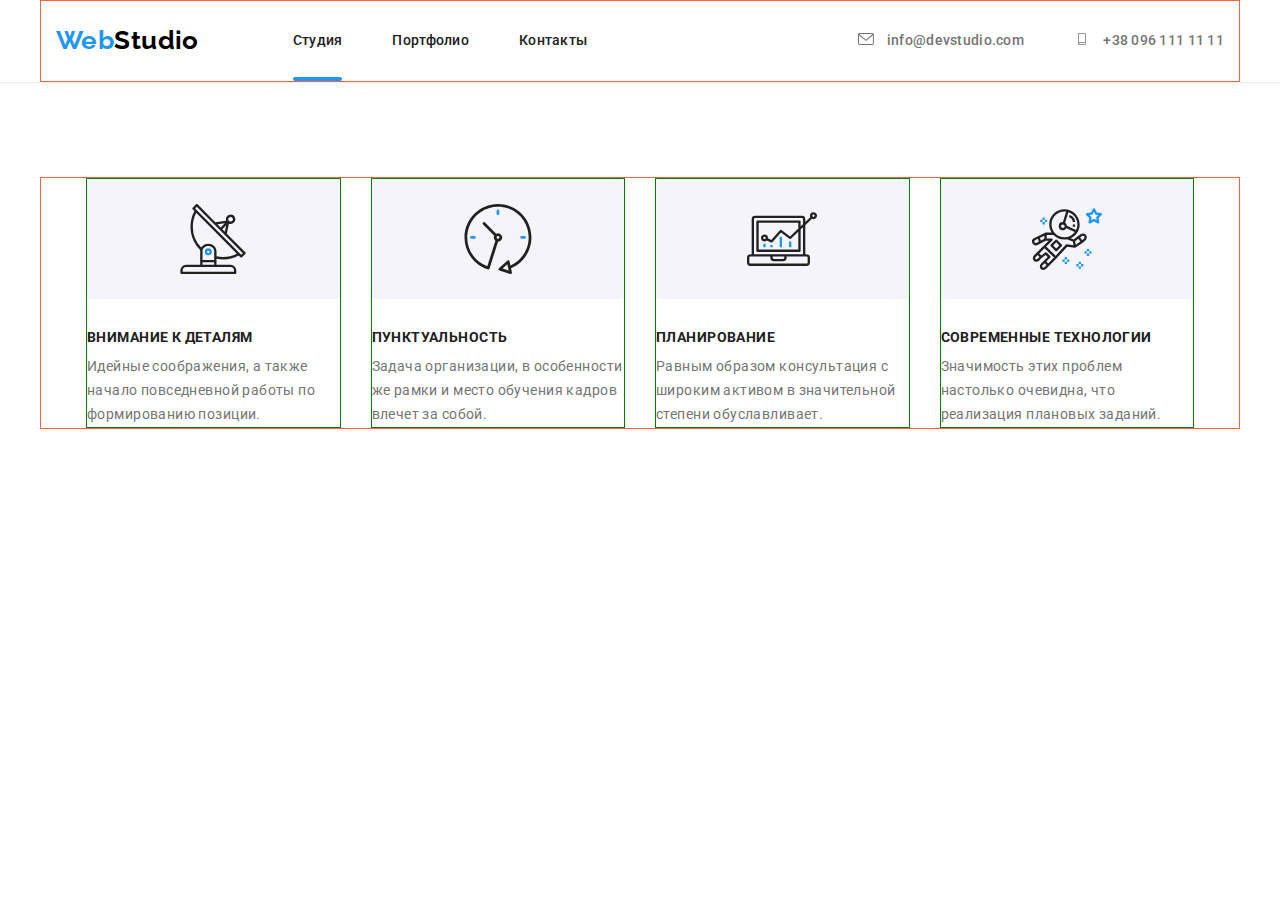
==== index.html @ 108e5bc9 "section info had been adapted, section description had been began to adapt." ====
<!DOCTYPE html>
<html lang="ru">

<head>
    <meta charset="UTF-8">
    <meta http-equiv="X-UA-Compatible" content="IE=edge">
    <meta name="viewport" content="width=device-width, initial-scale=1.0">
    <title>Web Studio</title>
    <link rel="preconnect" href="https://fonts.googleapis.com">
    <link rel="preconnect" href="https://fonts.gstatic.com" crossorigin>
    <link href="https://fonts.googleapis.com/css2?family=Raleway:wght@700&family=Roboto:wght@400;500;700;900&display=swap"
        rel="stylesheet">
    <link rel="stylesheet" href="https://cdnjs.cloudflare.com/ajax/libs/modern-normalize/1.1.0/modern-normalize.css" />
    <link rel="stylesheet" href="./css/main.min.css" />
    
</head>

<body>

    <!--шапка сторінки-->
    <header>
        <div class="container container--header">
            
        <!--меню для мобільного телефону (max-width:767px)-->

            <div class="header-menu__max-width-767">

                <!--логотип-посилання-->
                <a class="link logo-text" href="./index.html" id="top">Web<span class="logo-text--header">Studio</span></a>

                <!--навігація по сайту/ головне меню-->
                <nav class="site-menu">
                    <button type="button" 
                            class="menu-button is-open"
                            aria-expended="false"
                            aria-controls="menu-container"
                            data-menu-button
                    >
                        <svg width="40" height="40" 
                            aria-label="переключатель мобильного меню">
                            <use href="./images/icons.svg#icon-menu" 
                                    class="icon-menu"></use>
                            <use href="./images/icons.svg#icon-cross" 
                                    class="icon-cross"></use>
                        </svg>
                    </button>
                    
                    <div class="menu-container"
                            id="menu-container"
                            data-menu
                    >
                        <ul class="list main-nav-list">
                            <li class="main-nav-list__item"><a class="link header__link header__link--current" href="#studio">Студия</a></li>
                            <!--посилання на якір з інф. про студію-->
                            <li class="main-nav-list__item"><a class="link header__link" href="./portfolio.html">Портфолио</a></li>
                            <!--посилання на сторінку з портфоліо-->
                            <li class="main-nav-list__item"><a class="link header__link" href="#contacts">Контакты</a></li>
                            <!--посилання на якір контантів/футер сторінки -->
                        </ul>
                    </div>
                </nav>
                
                
                <ul class="list header-contacts-list">
                    <li class="header-contacts-list__item">
                
                        <a class="link header__link header__link--contact" href="mailto:info@devstudio.com">
                            <svg class="header-contacts-list__icon" width="16" height="12">
                                <use href="./images/icons.svg#icon-envelope"></use>
                            </svg>
                            <span lang="en">info@devstudio.com</span>
                        </a>
                    </li>
                
                    <li class="header-contacts-list__item">
                        <a class="link header__link header__link--contact" href="tel:+380961111111">
                            <svg class="header-contacts-list__icon" width="16" height="12">
                                <use href="./images/icons.svg#icon-smartphone"></use>
                            </svg>
                            <span>+38 096 111 11 11</span>
                        </a>
                    </li>
                </ul>
            </div>

    <!--меню для планшета та ПК (min-width:768px)-->
            <div class="header-menu__min-width-768">

            <!--навігація по сайту/ головне меню-->
                <nav class="site-menu">

                    <!--логотип-посилання-->
                    <a class="link logo-text" href="./index.html" id="top">Web<span class="logo-text--header">Studio</span></a>
                    
                    
                    <ul class="list main-nav-list">
                        <li class="main-nav-list__item"><a class="link header__link underline" href="#studio">Студия</a></li>   <!--посилання на якір з інф. про студію-->
                        <li class="main-nav-list__item"><a class="link header__link" href="./portfolio.html">Портфолио</a></li>               <!--посилання на сторінку з портфоліо-->
                        <li class="main-nav-list__item"><a class="link header__link" href="#contacts">Контакты</a></li>                       <!--посилання на якір контантів/футер сторінки -->
                    </ul>
                </nav>
                
                <ul class="list header-contacts-list">
                    <li class="header-contacts-list__item">
                        
                        <a class="link header__link header__link--contact" href="mailto:info@devstudio.com">
                            <svg class="header-contacts-list__icon" width="16" height="12">
                                <use href="./images/icons.svg#icon-envelope"></use>
                            </svg>
                                <span lang="en">info@devstudio.com</span>
                        </a>
                    </li>

                    <li class="header-contacts-list__item">
                        <a class="link header__link header__link--contact" href="tel:+380961111111">
                            <svg class="header-contacts-list__icon" width="16" height="12">
                                <use href="./images/icons.svg#icon-smartphone"></use>
                            </svg>
                            <span>+38 096 111 11 11</span>
                        </a>
                    </li>
                </ul>
            </div>

        </div>
    </header>

    <main>

        <!--секція з кнопкою замовлення послуги-->
        <!--
        <section class="hero overlay">
            
                <div class="container">
                    <h1 class="hero-title">Эффективные решения для вашего бизнеса!</h1>

                    <button class="hero-btn" type="button" data-modal-open> Заказать услугу</button>

                    <div class="backdrop is-hidden" data-modal> 
                        
                        <div class="modal"> 
                            
                            <button class="close-modal-btn" data-modal-close>
                                <svg width="11" height="11">
                                    <use href="./images/icons.svg#close-cross-icon"></use>
                                </svg>
                            </button>

                            <h2 class="modal-title">Оставьте свои данные, мы вам перезвоним</h2>

                            <form class="form">
                                <div class="form-field">
                                    <label for="name" class="form-label">Имя</label>

                                    <div class="input-icon-container">
                                        <input  type="text"
                                                name="name" 
                                                id="name" 
                                                class="form-input"
                                                placeholder=" "
                                                required>

                                        <svg class="form-icon" width="12" height="12">
                                            <use href="./images/icons.svg#icon-modal-name"></use>
                                        </svg>
                                    </div>
                                </div>

                                <div class="form-field">
                                    <label for="tel" class="form-label">Телефон</label>

                                    <div class="input-icon-container">
                                        <input  type="tel"
                                                name="tel" 
                                                id="tel" 
                                                class="form-input"
                                                placeholder=" "
                                                required>

                                        <svg class="form-icon" width="12" height="12">
                                            <use href="./images/icons.svg#modal-phone-icon"></use>
                                        </svg>
                                    </div>
                                </div>

                                <div class="form-field">
                                    <label for="email" class="form-label">Почта</label>

                                    <div class="input-icon-container">
                                        <input  type="email"
                                                name="email"
                                                id="email" 
                                                class="form-input"
                                                placeholder=" "
                                                required>

                                        <svg class="form-icon" width="15" height="12">
                                            <use href="./images/icons.svg#modal-email-icon"></use>
                                        </svg>
                                    </div>
                                </div>

                                <div class="form-field">
                                    <label for="comment" class="form-label">Комментарий</label>

                                    <textarea   name="comment"
                                                id="comment"                                                 
                                                class="comment"
                                                rows="5"
                                                placeholder="Введите текст"
                                    ></textarea>
                                </div>

                                <label class="checkbox-label">
                                    <input  type="checkbox"
                                            name="agreement" 
                                            class="checkbox"
                                            required>

                                    <svg class="checkbox-icon" width="16" height="15">
                                        <use href="./images/icons.svg#checkbox-icon"></use>
                                    </svg>
                                    Соглашаюсь с рассылкой и принимаю
                                    <span>&nbsp;</span>
                                    <a href="" class="checkbox-link">Условия договора</a>
                                </label>

                                <button type="submit" class="submit-btn">Отправить</button>

                            </form>

                        </div>
                    </div>
                </div>
            
        </section>
-->

        <!--секція з основною інформацією про веб-студію-->

        <section class="description">
            
            <div class="container">
                <h2 class="visually-hidden">Методы работы нашей веб-студии</h2>

                <!-- контейнер з текстовими блоками-->
                <ul class="list description-list">
                    <li class="description-item">
                        <div class="descr-icon-space">
                            <svg class="descr-icon" width="70" height="70">
                                <use href="./images/icons.svg#icon-antenna-1"></use>
                            </svg>
                        </div>
                        <h3 class="description-title">Внимание к деталям</h3>
                        <p class="description-text">
                            Идейные соображения, а также начало повседневной работы по формированию позиции.
                        </p>
                    </li>

                    <li class="description-item">
                        <div class="descr-icon-space">
                            <svg class="descr-icon" width="70" height="70">
                                <use href="./images/icons.svg#icon-clock-1"></use>
                            </svg>
                        </div>
                        <h3 class="description-title">Пунктуальность</h3>
                        <p class="description-text">
                            Задача организации, в особенности же рамки и место обучения кадров влечет за собой.
                        </p>
                    </li>

                    <li class="description-item">
                        <div class="descr-icon-space">
                            <svg class="descr-icon" width="70" height="70">
                                <use href="./images/icons.svg#icon-diagram-1"></use>
                            </svg>
                        </div>
                        <h3 class="description-title">Планирование</h3>
                        <p class="description-text">
                            Равным образом консультация с широким активом в значительной степени обуславливает.
                        </p>
                    </li>

                    <li class="description-item">
                        <div class="descr-icon-space">
                            <svg class="descr-icon" width="70" height="70">
                                <use href="./images/icons.svg#icon-astronaut-1"></use>
                            </svg>
                        </div>
                        <h3 class="description-title">Современные технологии</h3>
                        <p class="description-text">
                            Значимость этих проблем настолько очевидна, что реализация плановых заданий.
                        </p>
                    </li>
                    
                </ul>
            </div>
        </section>

        <!--інформаційна секція АДАПТОВАНО-->
<!--
        <section class="info">
            <div class="container">
                <h2 class="section-title">Чем мы занимаемся</h2>
                <ul class="list info-list">
                    <li class="info-list__item">
-->                    
                        <!--<div class="info-item-"> -->
<!--                        <img src="./images/image1.jpg" alt="рабочий стол" width="370">
                        <p class="info-list__item-title">Десктопные приложения</p>
                    
                    </li>
                    
                    <li class="info-list__item">
                        <img src="./images/image2.jpg" alt="экран ноутбука" width="370">
                        <p class="info-list__item-title">Мобильные приложения</p>
                    </li>
                    
                    <li class="info-list__item">
                        <img src="./images/image3.jpg" alt="планшет" width="370">
                        <p class="info-list__item-title">Дизайнерские решения</p>
                    </li>
                </ul>
            </div>
        </section>
-->

        <!--секція з інформацією про персонал веб-студії-->
<!--
        <section class="team">
            <div class="container">
                <h2 class="section-title">Наша команда</h2>

                <ul class="list team-list">
                    <li class="team-list__item">
                        <img src="./images/card1.jpg" alt="Игорь Демьяненко. Product Designer" width="270">
                        
                        <div class="team-list__item-border">
                            <h3 class="team-list__item-name">Игорь Демьяненко</h3>
                            <p class="team-list__item-position" lang="en">Product Designer</p>
                        
                            <ul class="list social-icon-list">
                                <li class="social-icon-area">
                                    <a class="social-link" href="#">
                                        <svg class="social-icon" width="20" height="20">
                                            <use href="./images/icons.svg#icon-instagram-icon"></use>
                                        </svg>
                                    </a>
                                </li>
                                
                                <li class="social-icon-area">
                                    <a class="social-link" href="">
                                        <svg class="social-icon" width="20" height="20">
                                            <use href="./images/icons.svg#icon-twitter-icon"></use>
                                        </svg>
                                    </a>
                                </li>
                            
                                <li class="social-icon-area">
                                    <a class="social-link" href="">
                                        <svg class="social-icon" width="20" height="20">
                                            <use href="./images/icons.svg#icon-facebook-icon"></use>
                                        </svg>
                                    </a>
                                </li>
                                
                                <li class="social-icon-area">
                                    <a class="social-link" href="">
                                        <svg class="social-icon" width="20" height="20">
                                            <use href="./images/icons.svg#icon-linkedin-icon"></use>
                                        </svg>
                                    </a>
                                </li>
                                
                            </ul>
                        
                        </div>
                    </li>

                    <li class="team-list__item">
                        <img src="./images/card2.jpg" alt="Ольга Репина. Frontend Developer" width="270">
                        
                        <div class="team-list__item-border">
                            <h3 class="team-list__item-name">Ольга Репина</h3>
                            <p class="team-list__item-position" lang="en">Frontend Developer</p>

                            <ul class="list social-icon-list">
                                <li class="social-icon-area">
                                    <a class="social-link" href="#">
                                        <svg class="social-icon" width="20" height="20">
                                            <use href="./images/icons.svg#icon-instagram-icon"></use>
                                        </svg>
                                    </a>
                                </li>

                                <li class="social-icon-area">
                                    <a class="social-link" href="">
                                        <svg class="social-icon" width="20" height="20">
                                            <use href="./images/icons.svg#icon-twitter-icon"></use>
                                        </svg>
                                    </a>
                                </li>

                                <li class="social-icon-area">
                                    <a class="social-link" href="">
                                        <svg class="social-icon" width="20" height="20">
                                            <use href="./images/icons.svg#icon-facebook-icon"></use>
                                        </svg>
                                    </a>
                                </li>

                                <li class="social-icon-area">
                                    <a class="social-link" href="">
                                        <svg class="social-icon" width="20" height="20">
                                            <use href="./images/icons.svg#icon-linkedin-icon"></use>
                                        </svg>
                                    </a>
                                </li>

                            </ul>

                        </div>
                    </li>

                    <li class="team-list__item">
                        <img src="./images/card3.jpg" alt="Николай Тарасов. Marketing" width="270">

                        <div class="team-list__item-border">
                            <h3 class="team-list__item-name">Николай Тарасов</h3>
                            <p class="team-list__item-position" lang="en">Marketing</p>

                            <ul class="list social-icon-list">
                                <li class="social-icon-area">
                                    <a class="social-link" href="#">
                                        <svg class="social-icon" width="20" height="20">
                                            <use href="./images/icons.svg#icon-instagram-icon"></use>
                                        </svg>
                                    </a>
                                </li>
                            
                                <li class="social-icon-area">
                                    <a class="social-link" href="">
                                        <svg class="social-icon" width="20" height="20">
                                            <use href="./images/icons.svg#icon-twitter-icon"></use>
                                        </svg>
                                    </a>
                                </li>
                            
                                <li class="social-icon-area">
                                    <a class="social-link" href="">
                                        <svg class="social-icon" width="20" height="20">
                                            <use href="./images/icons.svg#icon-facebook-icon"></use>
                                        </svg>
                                    </a>
                                </li>
                            
                                <li class="social-icon-area">
                                    <a class="social-link" href="">
                                        <svg class="social-icon" width="20" height="20">
                                            <use href="./images/icons.svg#icon-linkedin-icon"></use>
                                        </svg>
                                    </a>
                                </li>
                            
                            </ul>
                        </div>
                    </li>

                    <li class="team-list__item">
                        <img src="./images/card4.jpg" alt="Михаил Ермаков. UI Designer" width="270">
                        
                        <div class="team-list__item-border">
                            <h3 class="team-list__item-border-name">Михаил Ермаков</h3>
                            <p class="team-list__item-position" lang="en">UI Designer</p>

                            <ul class="list social-icon-list">
                                <li class="social-icon-area">
                                    <a class="social-link" href="#">
                                        <svg class="social-icon" width="20" height="20">
                                            <use href="./images/icons.svg#icon-instagram-icon"></use>
                                        </svg>
                                    </a>
                                </li>
                            
                                <li class="social-icon-area">
                                    <a class="social-link" href="">
                                        <svg class="social-icon" width="20" height="20">
                                            <use href="./images/icons.svg#icon-twitter-icon"></use>
                                        </svg>
                                    </a>
                                </li>
                            
                                <li class="social-icon-area">
                                    <a class="social-link" href="">
                                        <svg class="social-icon" width="20" height="20">
                                            <use href="./images/icons.svg#icon-facebook-icon"></use>
                                        </svg>
                                    </a>
                                </li>
                            
                                <li class="social-icon-area">
                                    <a class="social-link" href="">
                                        <svg class="social-icon" width="20" height="20">
                                            <use href="./images/icons.svg#icon-linkedin-icon"></use>
                                        </svg>
                                    </a>
                                </li>
                            
                            </ul>
                        </div>
                    </li>
                </ul>
            </div>
        </section>
-->
<!--
        <section class="our-clients">
            <div class="container container--clients">
                <h2 class="section-title">Наши клиенты</h2>

                <ul class="list clients-list">
                    <li class="clients-list__item">
                        <a href="" class="clients-list__item-link">
                            <svg class="clients-list__item-icon"  width="106" height="60">
                                <use href="./images/icons.svg#icon-client-logo-1"></use>
                            </svg>
                        </a>
                    </li>

                    <li class="clients-list__item">
                        <a href="" class="clients-list__item-link">
                            <svg class="clients-list__item-icon" width="106" height="60">
                                <use href="./images/icons.svg#icon-client-logo-2"></use>
                            </svg>
                        </a>
                    </li>

                    <li class="clients-list__item">
                        <a href="" class="clients-list__item-link">
                            <svg class="clients-list__item-icon" width="106" height="60">
                                <use href="./images/icons.svg#icon-client-logo-3"></use>
                            </svg>
                        </a>
                    </li>

                    <li class="clients-list__item">
                        <a href="" class="clients-list__item-link">
                            <svg class="clients-list__item-icon" width="106" height="60">
                                <use href="./images/icons.svg#icon-client-logo-4"></use>
                            </svg>
                        </a>
                    </li>

                    <li class="clients-list__item">
                        <a href="" class="clients-list__item-link">
                            <svg class="clients-list__item-icon" width="106" height="60">
                                <use href="./images/icons.svg#icon-client-logo-5"></use>
                            </svg>
                        </a>
                    </li>

                    <li class="clients-list__item">
                        <a href="" class="clients-list__item-link">
                            <svg class="clients-list__item-icon" width="106" height="60">
                                <use href="./images/icons.svg#icon-client-logo-6"></use>
                            </svg>
                        </a>
                    </li>

                </ul>

            </div>
        </section>
    -->
    </main>

    <!--контактна інформація-->
<!--
    <footer class="footer-section">
        <div class="container container--footer">

            <div>    -->
                <!--обгортка для вирівнювання елементів блоку контактів футера-->
                <!--логотип-посилання-->
<!--                <a class="link logo-text" href="#top">Web<span class="logo-text--footer">Studio</span></a>
        
                <address id="contacts">
                    <ul class="list">
                        <li class="contacts__item">
                            <a class="link contacts__post-address"
                                href="https://www.google.com/maps/place/%D0%B1%D1%83%D0%BB.+%D0%9B%D0%B5%D1%81%D0%B8+%D0%A3%D0%BA%D1%80%D0%B0%D0%B8%D0%BD%D0%BA%D0%B8,+26,+%D0%9A%D0%B8%D0%B5%D0%B2,+02000/@50.4265841,30.5361971,17z/data=!4m13!1m7!3m6!1s0x40d4cf0e033ecbe9:0x57a4dffefec77da0!2z0LHRg9C7LiDQm9C10YHQuCDQo9C60YDQsNC40L3QutC4LCAyNiwg0JrQuNC10LIsIDAyMDAw!3b1!8m2!3d50.4265807!4d30.5383858!3m4!1s0x40d4cf0e033ecbe9:0x57a4dffefec77da0!8m2!3d50.4265807!4d30.5383858">
                                г. Киев, пр-т Леси Украинки, 26</a>
                        </li>
                        <li class="contacts__item">
                            <a class="link contacts__title" href="mailto:info@devstudio.com">info@devstudio.com</a>
                        </li>
                        <li class="contacts__item">
                            <a class="link contacts__title" href="tel:+380991111111">+38 099 111 11 11</a>
                        </li>
                    </ul>
                </address>
            </div>

            <div class="footer-soc-link-block">
                            
                <p class="footer-title">ПРИСОЕДИНЯЙТЕСЬ</p>

                <ul class="list social-icon-list">
                    <li class="social-icon-area">
                        <a class="social-link social-link--footer" href="#">
                            <svg class="social-icon social-icon--footer" width="20" height="20">
                                <use href="./images/icons.svg#icon-instagram-icon"></use>
                            </svg>
                        </a>
                    </li>
                
                    <li class="social-icon-area">
                        <a class="social-link social-link--footer" href="">
                            <svg class="social-icon social-icon--footer" width="20" height="20">
                                <use href="./images/icons.svg#icon-twitter-icon"></use>
                            </svg>
                        </a>
                    </li>
                
                    <li class="social-icon-area">
                        <a class="social-link social-link--footer" href="">
                            <svg class="social-icon social-icon--footer" width="20" height="20">
                                <use href="./images/icons.svg#icon-facebook-icon"></use>
                            </svg>
                        </a>
                    </li>
                
                    <li class="social-icon-area">
                        <a class="social-link social-link--footer" href="">
                            <svg class="social-icon social-icon--footer" width="20" height="20">
                                <use href="./images/icons.svg#icon-linkedin-icon"></use>
                            </svg>
                        </a>
                    </li>
                
                </ul>
            </div>

            <form class="subscribe-form">
                <label class="subscribe-form__label">Подпишитесь на рассылку</label>

                <input  type="email" 
                        name="subscribe-email" 
                        class="subscribe-form__input" 
                        placeholder="E-mail"
                        required>

                <button type="submit" class="subscribe-form__btn">
                    Подписаться
                    <svg class="subscribe-form__icon" width="24" height="24">
                        <use href="./images/icons.svg#subscribe-icon"></use>
                    </svg>
                </button>
            </form>
            
        </div>
    </footer>
-->
    <script src="./js/modal.js"></script>
</body>

</html>
---- css/main.min.css ----
body{font-family:Roboto,san-serif;color:#212121;font-size:14px;background-color:#fff;letter-spacing:.03em}p,h1,h2,h3,h4,h5,h6{margin:0}* .list{padding:0;margin:0;list-style-type:none}.link{text-decoration:none}img{display:block;max-width:100%;height:auto;width:100%}.visually-hidden{position:absolute;width:1px;height:1px;margin:-1px;border:0;padding:0;white-space:nowrap;-webkit-clip-path:inset(100%);clip-path:inset(100%);clip:rect(0 0 0 0);overflow:hidden}.container{border:1px solid tomato;padding-left:15px;padding-right:15px;margin-left:auto;margin-right:auto}@media screen and (min-width: 480px){.container{width:480px}}@media screen and (min-width: 768px){.container{width:768px}}@media screen and (min-width: 1200px){.container{width:1200px}}.logo-text{font-family:Raleway;font-weight:700;font-size:24px;line-height:1.1666666667;color:#2196f3}@media screen and (min-width: 1200px){.logo-text{font-size:26px;line-height:1.1923076923}}.logo-text:focus{outline-color:rgba(0,0,0,0)}.logo-text--header{color:#000}.logo-text--footer{color:#fff}.logo-text--footer:focus{outline-color:rgba(0,0,0,0)}header{border-bottom-width:1px;border-bottom-style:solid;border-bottom-color:#ececec}@media screen and (min-width: 1200px){.container--header{display:-webkit-box;display:-ms-flexbox;display:flex;padding-top:0px;padding-bottom:0px;padding-left:15px;padding-right:15px;-webkit-box-align:center;-ms-flex-align:center;align-items:center}}.header-menu__max-width-767{display:-webkit-box;display:-ms-flexbox;display:flex;-webkit-box-align:center;-ms-flex-align:center;align-items:center;-webkit-box-pack:justify;-ms-flex-pack:justify;justify-content:space-between;min-height:60px;width:100%}@media screen and (min-width: 768px){.header-menu__max-width-767{display:none}}.menu-button{display:-webkit-inline-box;display:-ms-inline-flexbox;display:inline-flex;margin:0;padding:0;border:none;background-color:rgba(0,0,0,0);fill:#212121;-webkit-transition:color 250ms cubic-bezier(0.4, 0, 0.2, 1);transition:color 250ms cubic-bezier(0.4, 0, 0.2, 1)}.menu-button:hover,.menu-button:focus{fill:#2196f3}.header-menu__min-width-768{display:-webkit-box;display:-ms-flexbox;display:flex;-webkit-box-align:center;-ms-flex-align:center;align-items:center;-webkit-box-pack:justify;-ms-flex-pack:justify;justify-content:space-between;min-height:60px;width:100%}@media screen and (max-width: 767px){.header-menu__min-width-768{display:none}}@media screen and (min-width: 1200px){.header__link{position:relative;display:block;padding-top:32px;padding-bottom:32px;font-weight:500;line-height:1.14;color:#212121;letter-spacing:.02em;-webkit-transition:color 250ms cubic-bezier(0.4, 0, 0.2, 1);transition:color 250ms cubic-bezier(0.4, 0, 0.2, 1)}}.header__link:hover{color:#2196f3}.header__link:focus{outline:none;color:#2196f3}.header__link--contact{color:#757575}.header__link--contact:hover{color:#2196f3}.header__link--contact:focus{outline:none;color:#2196f3}.header__link--current{color:#2196f3}.header__link--current:focus{outline-color:rgba(0,0,0,0)}@media screen and (min-width: 1200px){.underline::after,.header__link--current::after{content:"";position:absolute;bottom:0;display:block;width:100%;height:4px;border-radius:2px;background-color:#2196f3}}.site-menu{display:-webkit-box;display:-ms-flexbox;display:flex;-webkit-box-align:center;-ms-flex-align:center;align-items:center}.main-nav-list{display:-webkit-box;display:-ms-flexbox;display:flex;margin-left:94px}.main-nav-list__item+.main-nav-list__item{margin-left:50px}@media screen and (min-width: 1200px){.header-contacts-list{display:-webkit-box;display:-ms-flexbox;display:flex;margin-left:auto}}.header-contacts-list__item+.header-contacts-list__item{margin-left:50px}.header-contacts-list__icon{margin-right:10px;fill:currentColor;-webkit-transition:fill 250ms cubic-bezier(0.4, 0, 0.2, 1);transition:fill 250ms cubic-bezier(0.4, 0, 0.2, 1)}.header-contacts-list__icon:hover,.header-contacts-list__icon:focus{fill:currentColor}@media screen and (min-width: 1200px){.section-title{font-size:36px;line-height:1.17;text-align:center;margin-top:0;margin-bottom:50px}}.hero{padding-top:200px;padding-bottom:200px;background-color:#2f303a;text-align:center}.overlay{max-width:1600px;height:600px;margin-right:auto;margin-left:auto;background-image:-webkit-gradient(linear, left top, right top, from(rgba(47, 48, 58, 0.4)), to(rgba(47, 48, 58, 0.4))),url(../images/overlay-image.jpg);background-image:linear-gradient(to right, rgba(47, 48, 58, 0.4), rgba(47, 48, 58, 0.4)),url(../images/overlay-image.jpg);background-size:cover;background-position:center;background-repeat:no-repeat}.hero-title{width:696px;margin-top:0;margin-bottom:30px;margin-right:auto;margin-left:auto;color:#fff;font-weight:900;font-size:44px;line-height:1.36;letter-spacing:.06em;text-transform:uppercase}.hero-btn{min-width:200px;border:none;border-radius:4px;background-color:#2196f3;padding-top:10px;padding-bottom:10px;padding-right:10px;padding-left:10px;margin-top:0;margin-bottom:0;margin-right:auto;margin-left:auto;font-weight:700;font-size:16px;line-height:1.88;letter-spacing:.06em;color:#fff;cursor:pointer}.backdrop{position:fixed;top:0;left:0;width:100%;height:100%;background-color:rgba(0,0,0,.2);opacity:1;-webkit-transition:opacity 250ms cubic-bezier(0.4, 0, 0.2, 1);transition:opacity 250ms cubic-bezier(0.4, 0, 0.2, 1)}.backdrop.is-hidden{opacity:0;pointer-events:none}.modal{position:absolute;top:50%;left:50%;-webkit-transform:translate(-50%, -50%) scale(1);transform:translate(-50%, -50%) scale(1);width:528px;height:581px;padding:40px;border-radius:4px;background-color:#fff;-webkit-transition:-webkit-transform 250ms cubic-bezier(0.4, 0, 0.2, 1);transition:-webkit-transform 250ms cubic-bezier(0.4, 0, 0.2, 1);transition:transform 250ms cubic-bezier(0.4, 0, 0.2, 1);transition:transform 250ms cubic-bezier(0.4, 0, 0.2, 1), -webkit-transform 250ms cubic-bezier(0.4, 0, 0.2, 1)}.backdrop.is-hidden .modal{-webkit-transform:translate(-50%, -50%) scale(0.8);transform:translate(-50%, -50%) scale(0.8)}.close-modal-btn{position:absolute;top:8px;right:8px;width:30px;height:30px;border-radius:50%;border:1px solid rgba(0,0,0,.1);background-color:rgba(0,0,0,0);fill:#000;cursor:pointer;-webkit-transition:fill 250ms cubic-bezier(0.4, 0, 0.2, 1),outline 250ms cubic-bezier(0.4, 0, 0.2, 1);transition:fill 250ms cubic-bezier(0.4, 0, 0.2, 1),outline 250ms cubic-bezier(0.4, 0, 0.2, 1)}.close-modal-btn:hover,.close-modal-btn:focus{fill:#2196f3;outline:rgba(0,0,0,0)}.modal-title{margin-bottom:12px;font-weight:700;font-size:20px;line-height:1.15}.form-field{position:relative;margin-bottom:10px;display:-webkit-box;display:-ms-flexbox;display:flex;-webkit-box-orient:vertical;-webkit-box-direction:normal;-ms-flex-direction:column;flex-direction:column}.form-label{margin-right:auto;margin-bottom:4px;font-weight:400;font-size:12px;line-height:1.1666666667;letter-spacing:.01em;color:#757575}.input-icon-container{position:relative}.form-input{display:block;width:100%;height:40px;padding-right:12px;padding-left:30px;border:1px solid rgba(33,33,33,.2);border-radius:4px;cursor:pointer;-webkit-transition:border-color 250ms cubic-bezier(0.4, 0, 0.2, 1),outline 250ms cubic-bezier(0.4, 0, 0.2, 1);transition:border-color 250ms cubic-bezier(0.4, 0, 0.2, 1),outline 250ms cubic-bezier(0.4, 0, 0.2, 1)}.form-input:hover,.form-input:focus{border-color:#2196f3;outline:rgba(0,0,0,0)}.form-input:focus:not(:-moz-placeholder-shown){border-color:#2196f3;outline:rgba(0,0,0,0)}.form-input:focus:not(:-ms-input-placeholder){border-color:#2196f3;outline:rgba(0,0,0,0)}.form-input:focus:not(:placeholder-shown){border-color:#2196f3;outline:rgba(0,0,0,0)}.form-icon{position:absolute;top:50%;-webkit-transform:translateY(-50%);transform:translateY(-50%);left:11px;fill:#212121;-webkit-transition:fill 250ms cubic-bezier(0.4, 0, 0.2, 1);transition:fill 250ms cubic-bezier(0.4, 0, 0.2, 1)}.form-input:hover+.form-icon,.form-input:focus+.form-icon{fill:#2196f3}.comment{display:block;width:100%;height:120px;padding:12px 16px;resize:none;border:1px solid rgba(33,33,33,.2);border-radius:4px;cursor:pointer;-webkit-transition:border-color 250ms cubic-bezier(0.4, 0, 0.2, 1),outline 250ms cubic-bezier(0.4, 0, 0.2, 1);transition:border-color 250ms cubic-bezier(0.4, 0, 0.2, 1),outline 250ms cubic-bezier(0.4, 0, 0.2, 1)}.comment:hover,.comment:focus{border-color:#2196f3;outline:rgba(0,0,0,0)}.comment:focus:not(:-moz-placeholder-shown){border-color:#2196f3;outline:rgba(0,0,0,0)}.comment:focus:not(:-ms-input-placeholder){border-color:#2196f3;outline:rgba(0,0,0,0)}.comment:focus:not(:placeholder-shown){border-color:#2196f3;outline:rgba(0,0,0,0)}.comment:placeholder{font-weight:400;font-size:14px;line-height:1.1428571429;letter-spacing:.01em;color:rgba(117,117,117,.5)}.checkbox-label{display:-webkit-box;display:-ms-flexbox;display:flex;-webkit-box-pack:center;-ms-flex-pack:center;justify-content:center;-webkit-box-align:center;-ms-flex-align:center;align-items:center;margin-right:auto;margin-left:auto;margin-top:20px;margin-bottom:30px;font-weight:400;line-height:1.7142857143;color:#757575}.checkbox{position:absolute;width:1px;height:1px;margin:-1px;border:0;padding:0;white-space:nowrap;-webkit-clip-path:inset(100%);clip-path:inset(100%);clip:rect(0 0 0 0);overflow:hidden}.checkbox-icon{margin-right:8px;fill:#fff;border:2px solid #212121;border-radius:2px;-webkit-transition:border-color 250ms cubic-bezier(0.4, 0, 0.2, 1),background-color 250ms cubic-bezier(0.4, 0, 0.2, 1);transition:border-color 250ms cubic-bezier(0.4, 0, 0.2, 1),background-color 250ms cubic-bezier(0.4, 0, 0.2, 1)}.checkbox:checked~.checkbox-icon{border-color:#2196f3;background-color:#2196f3}.checkbox-link{-webkit-text-decoration-line:underline;text-decoration-line:underline;color:#2196f3}.submit-btn{-webkit-box-sizing:border-box;box-sizing:border-box;min-width:200px;border:none;border-radius:4px;background-color:#2196f3;padding-top:10px;padding-bottom:10px;padding-right:10px;padding-left:10px;margin-top:0;margin-bottom:0;margin-right:auto;margin-left:auto;font-weight:700;font-size:16px;line-height:1.88;letter-spacing:.06em;color:#fff;text-align:center;cursor:pointer;-webkit-transition:shadow 250ms cubic-bezier(0.4, 0, 0.2, 1);transition:shadow 250ms cubic-bezier(0.4, 0, 0.2, 1)}.submit-btn:hover,.submit-btn:focus{-webkit-box-shadow:0px 4px 4px rgba(0,0,0,.15);box-shadow:0px 4px 4px rgba(0,0,0,.15)}@media screen and (min-width: 480px){.description{padding-top:60px;padding-bottom:60px}}@media screen and (min-width: 1200px){.description{padding-top:94px;padding-bottom:94px}}.description-list{display:-webkit-box;display:-ms-flexbox;display:flex;-ms-flex-wrap:wrap;flex-wrap:wrap;gap:30px}@media screen and (min-width: 768px){.description-list{margin-left:30px}}.description-item{border:1px solid green}@media screen and (min-width: 480px){.description-item{display:block;width:450px}}@media screen and (min-width: 768px){.description-item{width:calc((100% - 60px)/2)}}@media screen and (min-width: 1200px){.description-item{width:calc((100% - 120px)/4)}}.descr-icon-space{display:-webkit-box;display:-ms-flexbox;display:flex;padding-top:25px;padding-bottom:25px;margin-bottom:30px;-webkit-box-pack:center;-ms-flex-pack:center;justify-content:center;border-radius:4px;background-color:#f5f4fa}.description-title{margin-top:0;margin-bottom:10px;margin-right:auto;margin-left:auto;font-size:14px;line-height:1.1721428571;text-transform:uppercase}@media screen and (min-width: 1200px){.description-title{margin-left:0}}.description-text{width:100%;color:#757575;line-height:1.71;margin-bottom:0}.info{display:block;padding-bottom:94px}@media screen and (max-width: 1199px){.info{display:none}}.info-list{display:-webkit-box;display:-ms-flexbox;display:flex}.info-list__item{position:relative}.info-list__item+.info-list__item{margin-left:30px}.info-list__item-title{position:absolute;bottom:0;width:100%;padding-top:27px;padding-bottom:27px;font-weight:700;line-height:1.17;text-transform:uppercase;text-align:center;color:#fff;background-color:rgba(47,48,58,.8)}.team{padding-top:94px;padding-bottom:94px;background-color:#f5f4fa;text-align:center}.team-list{display:-webkit-box;display:-ms-flexbox;display:flex;gap:30px}.team-list__item{-ms-flex-preferred-size:calc(25% - 30px);flex-basis:calc(25% - 30px);-webkit-box-shadow:0px 1px 3px rgba(0,0,0,.12),0px 1px 1px rgba(0,0,0,.14),0px 2px 1px rgba(0,0,0,.2);box-shadow:0px 1px 3px rgba(0,0,0,.12),0px 1px 1px rgba(0,0,0,.14),0px 2px 1px rgba(0,0,0,.2);background-color:#fff;border-radius:0px 0px 4px 4px}.team-list__item-border{padding-top:30px;padding-bottom:30px}.team-list__item-name{margin-bottom:10px;font-weight:500;font-size:16px;line-height:1.19}.team-list__item-position{margin-bottom:16px;color:#757575;font-size:16px;line-height:1.19}.social-icon-list{display:-webkit-box;display:-ms-flexbox;display:flex;-webkit-box-pack:center;-ms-flex-pack:center;justify-content:center;margin-left:auto;margin-right:auto}.social-icon-area{width:44px;height:44px}.social-icon-area+.social-icon-area{margin-left:10px}.social-link{display:-webkit-box;display:-ms-flexbox;display:flex;-webkit-box-pack:center;-ms-flex-pack:center;justify-content:center;-webkit-box-align:center;-ms-flex-align:center;align-items:center;width:100%;height:100%;border-radius:50%;background-color:#fff;-webkit-transition:background-color 250ms cubic-bezier(0.4, 0, 0.2, 1);transition:background-color 250ms cubic-bezier(0.4, 0, 0.2, 1)}.social-link:hover,.social-link:focus{background-color:#2196f3}.social-link--footer{background-color:rgba(255,255,255,.1)}.social-icon{fill:#afb1b8;-webkit-transition:fill 250ms cubic-bezier(0.4, 0, 0.2, 1);transition:fill 250ms cubic-bezier(0.4, 0, 0.2, 1)}.social-link:hover .social-icon,.social-link:focus .social-icon{fill:#fff}.social-icon--footer{fill:#fff}.container--clients{padding-top:94px;padding-bottom:94px}.clients-list{display:-webkit-box;display:-ms-flexbox;display:flex;-webkit-box-pack:center;-ms-flex-pack:center;justify-content:center;margin-left:auto;margin-right:auto}.clients-list__item{width:170px;height:92px;background-color:#fff}.clients-list__item+.clients-list__item{margin-left:30px}.clients-list__item-link{display:-webkit-box;display:-ms-flexbox;display:flex;-webkit-box-pack:center;-ms-flex-pack:center;justify-content:center;-webkit-box-align:center;-ms-flex-align:center;align-items:center;width:100%;height:100%;border:1px solid #afb1b8;border-radius:4px;background-color:#fff;-webkit-transition:border 250ms cubic-bezier(0.4, 0, 0.2, 1);transition:border 250ms cubic-bezier(0.4, 0, 0.2, 1)}.clients-list__item-link:hover,.clients-list__item-link:focus{border:1px solid #2196f3}.clients-list__item-icon{fill:#afb1b8;-webkit-transition:fill 250ms cubic-bezier(0.4, 0, 0.2, 1);transition:fill 250ms cubic-bezier(0.4, 0, 0.2, 1)}.clients-list__item-link:hover .clients-list__item-icon,.clients-list__item-link:focus .clients-list__item-icon{fill:#2196f3;outline:rgba(0,0,0,0)}.footer-section{padding-top:60px;padding-bottom:60px;background-color:#2f303a}.container--footer{display:-webkit-box;display:-ms-flexbox;display:flex;position:relative}#contacts{display:block;margin-top:20px;padding:0;font-style:normal}.contacts__item+.contacts__item{margin-top:9px}.contacts__post-address{display:inline-block;line-height:1.5;color:#fff;-webkit-transition:color 250ms cubic-bezier(0.4, 0, 0.2, 1);transition:color 250ms cubic-bezier(0.4, 0, 0.2, 1)}.contacts__post-address:hover{color:#2196f3}.contacts__post-address:focus{outline-color:rgba(0,0,0,0);color:#2196f3}.contacts__title{line-height:1.5;color:rgba(255,255,255,.6);-webkit-transition:color 250ms cubic-bezier(0.4, 0, 0.2, 1);transition:color 250ms cubic-bezier(0.4, 0, 0.2, 1)}.contacts__title:hover{color:#2196f3}.contacts__title:focus{outline-color:rgba(0,0,0,0);color:#2196f3}.footer-soc-link-block{padding-top:12px;margin-left:70px}.footer-title{margin-bottom:20px;font-weight:700;line-height:16px;text-transform:uppercase;color:#fff}.subscribe-form{position:absolute;right:15px;margin-top:12px}.subscribe-form__label{display:block;margin-bottom:20px;font-weight:700;line-height:16px;text-transform:uppercase;color:#fff}.subscribe-form__input{min-width:358px;margin-right:12px;padding:14px 16px;border:1px solid rgba(255,255,255,.3);border-radius:4px;background-color:rgba(0,0,0,0);font-weight:400;font-size:16px;line-height:1.25;color:rgba(255,255,255,.6)}.subscribe-form__btn{-webkit-box-sizing:border-box;box-sizing:border-box;min-width:200px;border:none;border-radius:4px;background-color:#2196f3;padding-top:10px;padding-bottom:10px;padding-right:10px;padding-left:10px;margin-top:0;margin-bottom:0;margin-right:auto;margin-left:auto;font-weight:700;font-size:16px;line-height:1.88;letter-spacing:.06em;color:#fff;text-align:center;cursor:pointer}.subscribe-form__icon{display:inline-block;vertical-align:middle;margin-left:10px;fill:currentColor}.portfolio{padding-top:94px;padding-bottom:94px}.filter-button-list{display:-webkit-box;display:-ms-flexbox;display:flex;-webkit-box-pack:center;-ms-flex-pack:center;justify-content:center;margin-bottom:50px}.filter-button-list__item+.filter-button-list__item{margin-left:8px}.filter-button-list__button{padding:6px 22px;font-family:inherit;font-weight:500;font-size:16px;line-height:1.62;border:rgba(0,0,0,0);border-radius:4px;background-color:#f5f4fa;cursor:pointer;-webkit-transition:background-color 250ms cubic-bezier(0.4, 0, 0.2, 1),color 250ms cubic-bezier(0.4, 0, 0.2, 1);transition:background-color 250ms cubic-bezier(0.4, 0, 0.2, 1),color 250ms cubic-bezier(0.4, 0, 0.2, 1)}.filter-button-list__button:hover{background-color:#2196f3;color:#fff;-webkit-filter:drop-shadow(0px 4px 4px rgba(0, 0, 0, 0.25));filter:drop-shadow(0px 4px 4px rgba(0, 0, 0, 0.25))}.filter-button-list__button:focus{background-color:#2196f3;color:#fff;outline-color:rgba(0,0,0,0);-webkit-filter:drop-shadow(0px 4px 4px rgba(0, 0, 0, 0.25));filter:drop-shadow(0px 4px 4px rgba(0, 0, 0, 0.25))}.filter-button-list__button--active{background-color:#2196f3;color:#fff}.portfolio-list{display:-webkit-box;display:-ms-flexbox;display:flex;-ms-flex-wrap:wrap;flex-wrap:wrap;gap:30px;cursor:pointer}.portfolio-list__item-link{display:block;color:inherit;-webkit-transition:-webkit-box-shadow 250ms cubic-bezier(0.4, 0, 0.2, 1);transition:-webkit-box-shadow 250ms cubic-bezier(0.4, 0, 0.2, 1);transition:box-shadow 250ms cubic-bezier(0.4, 0, 0.2, 1);transition:box-shadow 250ms cubic-bezier(0.4, 0, 0.2, 1), -webkit-box-shadow 250ms cubic-bezier(0.4, 0, 0.2, 1)}.portfolio-list__item-link:hover,.portfolio-list__item-link:focus{-webkit-box-shadow:0px 1px 1px rgba(0,0,0,.12),0px 4px 4px rgba(0,0,0,.06),1px 4px 6px rgba(0,0,0,.16);box-shadow:0px 1px 1px rgba(0,0,0,.12),0px 4px 4px rgba(0,0,0,.06),1px 4px 6px rgba(0,0,0,.16)}.portfolio-list__item-img-thumb{position:relative;overflow:hidden}.portfolio-list__item-thumb-descr{position:absolute;bottom:0;width:100%;height:100%;display:-webkit-box;display:-ms-flexbox;display:flex;-webkit-box-align:center;-ms-flex-align:center;align-items:center;padding:24px;font-style:normal;font-weight:400;font-size:18px;line-height:156%;color:#fff;background-color:rgba(33,150,243,.9);-webkit-transform:translateY(100%);transform:translateY(100%);-webkit-transition:opacity 250ms cubic-bezier(0.4, 0, 0.2, 1),-webkit-transform 250ms cubic-bezier(0.4, 0, 0.2, 1);transition:opacity 250ms cubic-bezier(0.4, 0, 0.2, 1),-webkit-transform 250ms cubic-bezier(0.4, 0, 0.2, 1);transition:transform 250ms cubic-bezier(0.4, 0, 0.2, 1),opacity 250ms cubic-bezier(0.4, 0, 0.2, 1);transition:transform 250ms cubic-bezier(0.4, 0, 0.2, 1),opacity 250ms cubic-bezier(0.4, 0, 0.2, 1),-webkit-transform 250ms cubic-bezier(0.4, 0, 0.2, 1);opacity:0}.portfolio-list__item-link:hover .portfolio-list__item-thumb-descr,.portfolio-list__item-link:focus .portfolio-list__item-thumb-descr{-webkit-transform:translateY(0);transform:translateY(0);opacity:1}.portfolio-list__item-title-border{padding-top:20px;padding-bottom:20px;padding-right:24px;padding-left:24px;border:1px solid #eee;border-top:none}.portfolio-list__item-title{margin-bottom:4px;font-size:18px;line-height:2;letter-spacing:.06em}.portfolio-list__item-description{margin:0;color:#757575;font-size:16px;line-height:1.88}/*# sourceMappingURL=main.min.css.map */
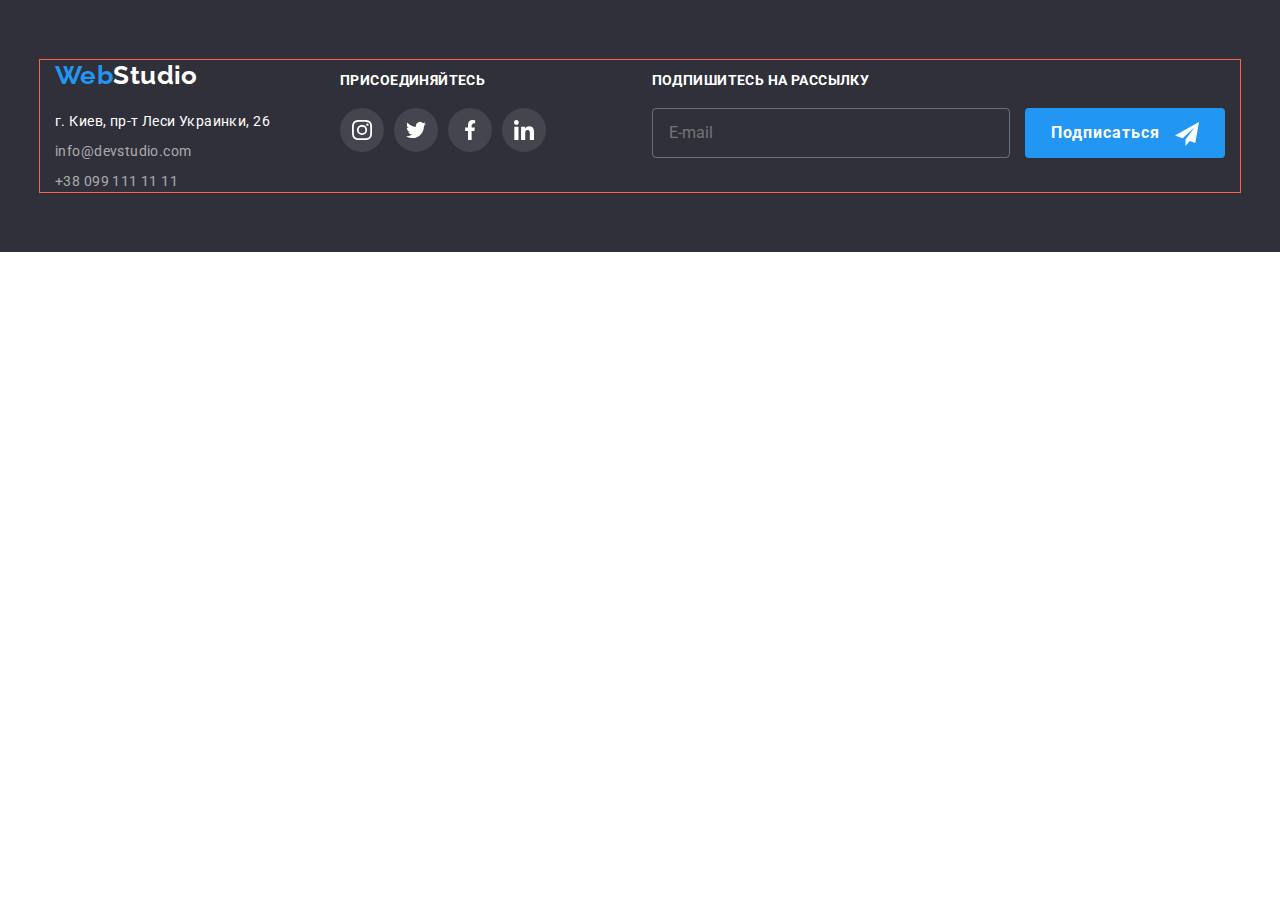
==== commit b3548dc9: "footer, info, team, clients sectons had been adapted  for  tablet and PC" ====
--- a/index.html
+++ b/index.html
@@ -16,87 +16,23 @@
 </head>
 
 <body>
-
-    <!--шапка сторінки-->
+<!--
     <header>
         <div class="container container--header">
             
-        <!--меню для мобільного телефону (max-width:767px)-->
-
-            <div class="header-menu__max-width-767">
-
-                <!--логотип-посилання-->
-                <a class="link logo-text" href="./index.html" id="top">Web<span class="logo-text--header">Studio</span></a>
-
-                <!--навігація по сайту/ головне меню-->
+
+            <div class="header-menu__min-width-768">
+
                 <nav class="site-menu">
-                    <button type="button" 
-                            class="menu-button is-open"
-                            aria-expended="false"
-                            aria-controls="menu-container"
-                            data-menu-button
-                    >
-                        <svg width="40" height="40" 
-                            aria-label="переключатель мобильного меню">
-                            <use href="./images/icons.svg#icon-menu" 
-                                    class="icon-menu"></use>
-                            <use href="./images/icons.svg#icon-cross" 
-                                    class="icon-cross"></use>
-                        </svg>
-                    </button>
-                    
-                    <div class="menu-container"
-                            id="menu-container"
-                            data-menu
-                    >
-                        <ul class="list main-nav-list">
-                            <li class="main-nav-list__item"><a class="link header__link header__link--current" href="#studio">Студия</a></li>
-                            <!--посилання на якір з інф. про студію-->
-                            <li class="main-nav-list__item"><a class="link header__link" href="./portfolio.html">Портфолио</a></li>
-                            <!--посилання на сторінку з портфоліо-->
-                            <li class="main-nav-list__item"><a class="link header__link" href="#contacts">Контакты</a></li>
-                            <!--посилання на якір контантів/футер сторінки -->
-                        </ul>
-                    </div>
-                </nav>
-                
-                
-                <ul class="list header-contacts-list">
-                    <li class="header-contacts-list__item">
-                
-                        <a class="link header__link header__link--contact" href="mailto:info@devstudio.com">
-                            <svg class="header-contacts-list__icon" width="16" height="12">
-                                <use href="./images/icons.svg#icon-envelope"></use>
-                            </svg>
-                            <span lang="en">info@devstudio.com</span>
-                        </a>
-                    </li>
-                
-                    <li class="header-contacts-list__item">
-                        <a class="link header__link header__link--contact" href="tel:+380961111111">
-                            <svg class="header-contacts-list__icon" width="16" height="12">
-                                <use href="./images/icons.svg#icon-smartphone"></use>
-                            </svg>
-                            <span>+38 096 111 11 11</span>
-                        </a>
-                    </li>
-                </ul>
-            </div>
-
-    <!--меню для планшета та ПК (min-width:768px)-->
-            <div class="header-menu__min-width-768">
-
-            <!--навігація по сайту/ головне меню-->
-                <nav class="site-menu">
-
-                    <!--логотип-посилання-->
+
                     <a class="link logo-text" href="./index.html" id="top">Web<span class="logo-text--header">Studio</span></a>
-                    
-                    
+                                        
                     <ul class="list main-nav-list">
-                        <li class="main-nav-list__item"><a class="link header__link underline" href="#studio">Студия</a></li>   <!--посилання на якір з інф. про студію-->
-                        <li class="main-nav-list__item"><a class="link header__link" href="./portfolio.html">Портфолио</a></li>               <!--посилання на сторінку з портфоліо-->
-                        <li class="main-nav-list__item"><a class="link header__link" href="#contacts">Контакты</a></li>                       <!--посилання на якір контантів/футер сторінки -->
+                        <li class="main-nav-list__item"><a class="link header__link underline" href="#studio">Студия</a></li>   
+                        
+                        <li class="main-nav-list__item"><a class="link header__link" href="./portfolio.html">Портфолио</a></li>               
+                        
+                        <li class="main-nav-list__item"><a class="link header__link" href="#contacts">Контакты</a></li>                       
                     </ul>
                 </nav>
                 
@@ -122,9 +58,57 @@
                 </ul>
             </div>
 
+                        <div class="header-menu__max-width-767">
+                        
+                            <a class="link logo-text" href="./index.html" id="top">Web<span class="logo-text--header">Studio</span></a>
+                        
+                            <nav class="site-menu">
+                                <button type="button" class="menu-button is-open" aria-expended="false" aria-controls="menu-container"
+                                    data-menu-button>
+                                    <svg width="40" height="40" aria-label="переключатель мобильного меню">
+                                        <use href="./images/icons.svg#icon-menu" class="icon-menu"></use>
+                                        <use href="./images/icons.svg#icon-cross" class="icon-cross"></use>
+                                    </svg>
+                                </button>
+                        
+                                <div class="menu-container" id="menu-container" data-menu>
+                                    <ul class="list main-nav-list">
+                                        <li class="main-nav-list__item"><a class="link header__link header__link--current"
+                                                href="#studio">Студия</a></li>
+                        
+                                        <li class="main-nav-list__item"><a class="link header__link" href="./portfolio.html">Портфолио</a></li>
+                        
+                                        <li class="main-nav-list__item"><a class="link header__link" href="#contacts">Контакты</a></li>
+                        
+                                    </ul>
+                                </div>
+                            </nav>
+                        
+                            <ul class="list header-contacts-list">
+                                <li class="header-contacts-list__item">
+                        
+                                    <a class="link header__link header__link--contact" href="mailto:info@devstudio.com">
+                                        <svg class="header-contacts-list__icon" width="16" height="12">
+                                            <use href="./images/icons.svg#icon-envelope"></use>
+                                        </svg>
+                                        <span lang="en">info@devstudio.com</span>
+                                    </a>
+                                </li>
+                        
+                                <li class="header-contacts-list__item">
+                                    <a class="link header__link header__link--contact" href="tel:+380961111111">
+                                        <svg class="header-contacts-list__icon" width="16" height="12">
+                                            <use href="./images/icons.svg#icon-smartphone"></use>
+                                        </svg>
+                                        <span>+38 096 111 11 11</span>
+                                    </a>
+                                </li>
+                            </ul>
+                        </div>
+
         </div>
     </header>
-
+-->
     <main>
 
         <!--секція з кнопкою замовлення послуги-->
@@ -236,17 +220,16 @@
         </section>
 -->
 
-        <!--секція з основною інформацією про веб-студію-->
-
+        <!--секція з основною інформацією про веб-студію АДАПТОВАНО-->
+<!--
         <section class="description">
             
             <div class="container">
                 <h2 class="visually-hidden">Методы работы нашей веб-студии</h2>
 
-                <!-- контейнер з текстовими блоками-->
                 <ul class="list description-list">
                     <li class="description-item">
-                        <div class="descr-icon-space">
+                        <div class="description-icon-space">
                             <svg class="descr-icon" width="70" height="70">
                                 <use href="./images/icons.svg#icon-antenna-1"></use>
                             </svg>
@@ -258,7 +241,7 @@
                     </li>
 
                     <li class="description-item">
-                        <div class="descr-icon-space">
+                        <div class="description-icon-space">
                             <svg class="descr-icon" width="70" height="70">
                                 <use href="./images/icons.svg#icon-clock-1"></use>
                             </svg>
@@ -270,7 +253,7 @@
                     </li>
 
                     <li class="description-item">
-                        <div class="descr-icon-space">
+                        <div class="description-icon-space">
                             <svg class="descr-icon" width="70" height="70">
                                 <use href="./images/icons.svg#icon-diagram-1"></use>
                             </svg>
@@ -282,7 +265,7 @@
                     </li>
 
                     <li class="description-item">
-                        <div class="descr-icon-space">
+                        <div class="description-icon-space">
                             <svg class="descr-icon" width="70" height="70">
                                 <use href="./images/icons.svg#icon-astronaut-1"></use>
                             </svg>
@@ -296,7 +279,7 @@
                 </ul>
             </div>
         </section>
-
+-->
         <!--інформаційна секція АДАПТОВАНО-->
 <!--
         <section class="info">
@@ -325,7 +308,7 @@
         </section>
 -->
 
-        <!--секція з інформацією про персонал веб-студії-->
+        <!--секція з інформацією про персонал веб-студії  АДАПТОВАНО-->
 <!--
         <section class="team">
             <div class="container">
@@ -512,7 +495,7 @@
                 </ul>
             </div>
         </section>
--->
+    -->
 <!--
         <section class="our-clients">
             <div class="container container--clients">
@@ -571,18 +554,18 @@
 
             </div>
         </section>
-    -->
+
     </main>
-
+-->
     <!--контактна інформація-->
-<!--
+
     <footer class="footer-section">
         <div class="container container--footer">
 
-            <div>    -->
+            <div class="footer-contacts">    
                 <!--обгортка для вирівнювання елементів блоку контактів футера-->
                 <!--логотип-посилання-->
-<!--                <a class="link logo-text" href="#top">Web<span class="logo-text--footer">Studio</span></a>
+                <a class="link logo-text" href="#top">Web<span class="logo-text--footer">Studio</span></a>
         
                 <address id="contacts">
                     <ul class="list">
@@ -660,7 +643,7 @@
             
         </div>
     </footer>
--->
+
     <script src="./js/modal.js"></script>
 </body>
 
--- a/css/main.min.css
+++ b/css/main.min.css
@@ -1 +1 @@
-body{font-family:Roboto,san-serif;color:#212121;font-size:14px;background-color:#fff;letter-spacing:.03em}p,h1,h2,h3,h4,h5,h6{margin:0}* .list{padding:0;margin:0;list-style-type:none}.link{text-decoration:none}img{display:block;max-width:100%;height:auto;width:100%}.visually-hidden{position:absolute;width:1px;height:1px;margin:-1px;border:0;padding:0;white-space:nowrap;-webkit-clip-path:inset(100%);clip-path:inset(100%);clip:rect(0 0 0 0);overflow:hidden}.container{border:1px solid tomato;padding-left:15px;padding-right:15px;margin-left:auto;margin-right:auto}@media screen and (min-width: 480px){.container{width:480px}}@media screen and (min-width: 768px){.container{width:768px}}@media screen and (min-width: 1200px){.container{width:1200px}}.logo-text{font-family:Raleway;font-weight:700;font-size:24px;line-height:1.1666666667;color:#2196f3}@media screen and (min-width: 1200px){.logo-text{font-size:26px;line-height:1.1923076923}}.logo-text:focus{outline-color:rgba(0,0,0,0)}.logo-text--header{color:#000}.logo-text--footer{color:#fff}.logo-text--footer:focus{outline-color:rgba(0,0,0,0)}header{border-bottom-width:1px;border-bottom-style:solid;border-bottom-color:#ececec}@media screen and (min-width: 1200px){.container--header{display:-webkit-box;display:-ms-flexbox;display:flex;padding-top:0px;padding-bottom:0px;padding-left:15px;padding-right:15px;-webkit-box-align:center;-ms-flex-align:center;align-items:center}}.header-menu__max-width-767{display:-webkit-box;display:-ms-flexbox;display:flex;-webkit-box-align:center;-ms-flex-align:center;align-items:center;-webkit-box-pack:justify;-ms-flex-pack:justify;justify-content:space-between;min-height:60px;width:100%}@media screen and (min-width: 768px){.header-menu__max-width-767{display:none}}.menu-button{display:-webkit-inline-box;display:-ms-inline-flexbox;display:inline-flex;margin:0;padding:0;border:none;background-color:rgba(0,0,0,0);fill:#212121;-webkit-transition:color 250ms cubic-bezier(0.4, 0, 0.2, 1);transition:color 250ms cubic-bezier(0.4, 0, 0.2, 1)}.menu-button:hover,.menu-button:focus{fill:#2196f3}.header-menu__min-width-768{display:-webkit-box;display:-ms-flexbox;display:flex;-webkit-box-align:center;-ms-flex-align:center;align-items:center;-webkit-box-pack:justify;-ms-flex-pack:justify;justify-content:space-between;min-height:60px;width:100%}@media screen and (max-width: 767px){.header-menu__min-width-768{display:none}}@media screen and (min-width: 1200px){.header__link{position:relative;display:block;padding-top:32px;padding-bottom:32px;font-weight:500;line-height:1.14;color:#212121;letter-spacing:.02em;-webkit-transition:color 250ms cubic-bezier(0.4, 0, 0.2, 1);transition:color 250ms cubic-bezier(0.4, 0, 0.2, 1)}}.header__link:hover{color:#2196f3}.header__link:focus{outline:none;color:#2196f3}.header__link--contact{color:#757575}.header__link--contact:hover{color:#2196f3}.header__link--contact:focus{outline:none;color:#2196f3}.header__link--current{color:#2196f3}.header__link--current:focus{outline-color:rgba(0,0,0,0)}@media screen and (min-width: 1200px){.underline::after,.header__link--current::after{content:"";position:absolute;bottom:0;display:block;width:100%;height:4px;border-radius:2px;background-color:#2196f3}}.site-menu{display:-webkit-box;display:-ms-flexbox;display:flex;-webkit-box-align:center;-ms-flex-align:center;align-items:center}.main-nav-list{display:-webkit-box;display:-ms-flexbox;display:flex;margin-left:94px}.main-nav-list__item+.main-nav-list__item{margin-left:50px}@media screen and (min-width: 1200px){.header-contacts-list{display:-webkit-box;display:-ms-flexbox;display:flex;margin-left:auto}}.header-contacts-list__item+.header-contacts-list__item{margin-left:50px}.header-contacts-list__icon{margin-right:10px;fill:currentColor;-webkit-transition:fill 250ms cubic-bezier(0.4, 0, 0.2, 1);transition:fill 250ms cubic-bezier(0.4, 0, 0.2, 1)}.header-contacts-list__icon:hover,.header-contacts-list__icon:focus{fill:currentColor}@media screen and (min-width: 1200px){.section-title{font-size:36px;line-height:1.17;text-align:center;margin-top:0;margin-bottom:50px}}.hero{padding-top:200px;padding-bottom:200px;background-color:#2f303a;text-align:center}.overlay{max-width:1600px;height:600px;margin-right:auto;margin-left:auto;background-image:-webkit-gradient(linear, left top, right top, from(rgba(47, 48, 58, 0.4)), to(rgba(47, 48, 58, 0.4))),url(../images/overlay-image.jpg);background-image:linear-gradient(to right, rgba(47, 48, 58, 0.4), rgba(47, 48, 58, 0.4)),url(../images/overlay-image.jpg);background-size:cover;background-position:center;background-repeat:no-repeat}.hero-title{width:696px;margin-top:0;margin-bottom:30px;margin-right:auto;margin-left:auto;color:#fff;font-weight:900;font-size:44px;line-height:1.36;letter-spacing:.06em;text-transform:uppercase}.hero-btn{min-width:200px;border:none;border-radius:4px;background-color:#2196f3;padding-top:10px;padding-bottom:10px;padding-right:10px;padding-left:10px;margin-top:0;margin-bottom:0;margin-right:auto;margin-left:auto;font-weight:700;font-size:16px;line-height:1.88;letter-spacing:.06em;color:#fff;cursor:pointer}.backdrop{position:fixed;top:0;left:0;width:100%;height:100%;background-color:rgba(0,0,0,.2);opacity:1;-webkit-transition:opacity 250ms cubic-bezier(0.4, 0, 0.2, 1);transition:opacity 250ms cubic-bezier(0.4, 0, 0.2, 1)}.backdrop.is-hidden{opacity:0;pointer-events:none}.modal{position:absolute;top:50%;left:50%;-webkit-transform:translate(-50%, -50%) scale(1);transform:translate(-50%, -50%) scale(1);width:528px;height:581px;padding:40px;border-radius:4px;background-color:#fff;-webkit-transition:-webkit-transform 250ms cubic-bezier(0.4, 0, 0.2, 1);transition:-webkit-transform 250ms cubic-bezier(0.4, 0, 0.2, 1);transition:transform 250ms cubic-bezier(0.4, 0, 0.2, 1);transition:transform 250ms cubic-bezier(0.4, 0, 0.2, 1), -webkit-transform 250ms cubic-bezier(0.4, 0, 0.2, 1)}.backdrop.is-hidden .modal{-webkit-transform:translate(-50%, -50%) scale(0.8);transform:translate(-50%, -50%) scale(0.8)}.close-modal-btn{position:absolute;top:8px;right:8px;width:30px;height:30px;border-radius:50%;border:1px solid rgba(0,0,0,.1);background-color:rgba(0,0,0,0);fill:#000;cursor:pointer;-webkit-transition:fill 250ms cubic-bezier(0.4, 0, 0.2, 1),outline 250ms cubic-bezier(0.4, 0, 0.2, 1);transition:fill 250ms cubic-bezier(0.4, 0, 0.2, 1),outline 250ms cubic-bezier(0.4, 0, 0.2, 1)}.close-modal-btn:hover,.close-modal-btn:focus{fill:#2196f3;outline:rgba(0,0,0,0)}.modal-title{margin-bottom:12px;font-weight:700;font-size:20px;line-height:1.15}.form-field{position:relative;margin-bottom:10px;display:-webkit-box;display:-ms-flexbox;display:flex;-webkit-box-orient:vertical;-webkit-box-direction:normal;-ms-flex-direction:column;flex-direction:column}.form-label{margin-right:auto;margin-bottom:4px;font-weight:400;font-size:12px;line-height:1.1666666667;letter-spacing:.01em;color:#757575}.input-icon-container{position:relative}.form-input{display:block;width:100%;height:40px;padding-right:12px;padding-left:30px;border:1px solid rgba(33,33,33,.2);border-radius:4px;cursor:pointer;-webkit-transition:border-color 250ms cubic-bezier(0.4, 0, 0.2, 1),outline 250ms cubic-bezier(0.4, 0, 0.2, 1);transition:border-color 250ms cubic-bezier(0.4, 0, 0.2, 1),outline 250ms cubic-bezier(0.4, 0, 0.2, 1)}.form-input:hover,.form-input:focus{border-color:#2196f3;outline:rgba(0,0,0,0)}.form-input:focus:not(:-moz-placeholder-shown){border-color:#2196f3;outline:rgba(0,0,0,0)}.form-input:focus:not(:-ms-input-placeholder){border-color:#2196f3;outline:rgba(0,0,0,0)}.form-input:focus:not(:placeholder-shown){border-color:#2196f3;outline:rgba(0,0,0,0)}.form-icon{position:absolute;top:50%;-webkit-transform:translateY(-50%);transform:translateY(-50%);left:11px;fill:#212121;-webkit-transition:fill 250ms cubic-bezier(0.4, 0, 0.2, 1);transition:fill 250ms cubic-bezier(0.4, 0, 0.2, 1)}.form-input:hover+.form-icon,.form-input:focus+.form-icon{fill:#2196f3}.comment{display:block;width:100%;height:120px;padding:12px 16px;resize:none;border:1px solid rgba(33,33,33,.2);border-radius:4px;cursor:pointer;-webkit-transition:border-color 250ms cubic-bezier(0.4, 0, 0.2, 1),outline 250ms cubic-bezier(0.4, 0, 0.2, 1);transition:border-color 250ms cubic-bezier(0.4, 0, 0.2, 1),outline 250ms cubic-bezier(0.4, 0, 0.2, 1)}.comment:hover,.comment:focus{border-color:#2196f3;outline:rgba(0,0,0,0)}.comment:focus:not(:-moz-placeholder-shown){border-color:#2196f3;outline:rgba(0,0,0,0)}.comment:focus:not(:-ms-input-placeholder){border-color:#2196f3;outline:rgba(0,0,0,0)}.comment:focus:not(:placeholder-shown){border-color:#2196f3;outline:rgba(0,0,0,0)}.comment:placeholder{font-weight:400;font-size:14px;line-height:1.1428571429;letter-spacing:.01em;color:rgba(117,117,117,.5)}.checkbox-label{display:-webkit-box;display:-ms-flexbox;display:flex;-webkit-box-pack:center;-ms-flex-pack:center;justify-content:center;-webkit-box-align:center;-ms-flex-align:center;align-items:center;margin-right:auto;margin-left:auto;margin-top:20px;margin-bottom:30px;font-weight:400;line-height:1.7142857143;color:#757575}.checkbox{position:absolute;width:1px;height:1px;margin:-1px;border:0;padding:0;white-space:nowrap;-webkit-clip-path:inset(100%);clip-path:inset(100%);clip:rect(0 0 0 0);overflow:hidden}.checkbox-icon{margin-right:8px;fill:#fff;border:2px solid #212121;border-radius:2px;-webkit-transition:border-color 250ms cubic-bezier(0.4, 0, 0.2, 1),background-color 250ms cubic-bezier(0.4, 0, 0.2, 1);transition:border-color 250ms cubic-bezier(0.4, 0, 0.2, 1),background-color 250ms cubic-bezier(0.4, 0, 0.2, 1)}.checkbox:checked~.checkbox-icon{border-color:#2196f3;background-color:#2196f3}.checkbox-link{-webkit-text-decoration-line:underline;text-decoration-line:underline;color:#2196f3}.submit-btn{-webkit-box-sizing:border-box;box-sizing:border-box;min-width:200px;border:none;border-radius:4px;background-color:#2196f3;padding-top:10px;padding-bottom:10px;padding-right:10px;padding-left:10px;margin-top:0;margin-bottom:0;margin-right:auto;margin-left:auto;font-weight:700;font-size:16px;line-height:1.88;letter-spacing:.06em;color:#fff;text-align:center;cursor:pointer;-webkit-transition:shadow 250ms cubic-bezier(0.4, 0, 0.2, 1);transition:shadow 250ms cubic-bezier(0.4, 0, 0.2, 1)}.submit-btn:hover,.submit-btn:focus{-webkit-box-shadow:0px 4px 4px rgba(0,0,0,.15);box-shadow:0px 4px 4px rgba(0,0,0,.15)}@media screen and (min-width: 480px){.description{padding-top:60px;padding-bottom:60px}}@media screen and (min-width: 1200px){.description{padding-top:94px;padding-bottom:94px}}.description-list{display:-webkit-box;display:-ms-flexbox;display:flex;-ms-flex-wrap:wrap;flex-wrap:wrap;gap:30px}@media screen and (min-width: 768px){.description-list{margin-left:30px}}.description-item{border:1px solid green}@media screen and (min-width: 480px){.description-item{display:block;width:450px}}@media screen and (min-width: 768px){.description-item{width:calc((100% - 60px)/2)}}@media screen and (min-width: 1200px){.description-item{width:calc((100% - 120px)/4)}}.descr-icon-space{display:-webkit-box;display:-ms-flexbox;display:flex;padding-top:25px;padding-bottom:25px;margin-bottom:30px;-webkit-box-pack:center;-ms-flex-pack:center;justify-content:center;border-radius:4px;background-color:#f5f4fa}.description-title{margin-top:0;margin-bottom:10px;margin-right:auto;margin-left:auto;font-size:14px;line-height:1.1721428571;text-transform:uppercase}@media screen and (min-width: 1200px){.description-title{margin-left:0}}.description-text{width:100%;color:#757575;line-height:1.71;margin-bottom:0}.info{display:block;padding-bottom:94px}@media screen and (max-width: 1199px){.info{display:none}}.info-list{display:-webkit-box;display:-ms-flexbox;display:flex}.info-list__item{position:relative}.info-list__item+.info-list__item{margin-left:30px}.info-list__item-title{position:absolute;bottom:0;width:100%;padding-top:27px;padding-bottom:27px;font-weight:700;line-height:1.17;text-transform:uppercase;text-align:center;color:#fff;background-color:rgba(47,48,58,.8)}.team{padding-top:94px;padding-bottom:94px;background-color:#f5f4fa;text-align:center}.team-list{display:-webkit-box;display:-ms-flexbox;display:flex;gap:30px}.team-list__item{-ms-flex-preferred-size:calc(25% - 30px);flex-basis:calc(25% - 30px);-webkit-box-shadow:0px 1px 3px rgba(0,0,0,.12),0px 1px 1px rgba(0,0,0,.14),0px 2px 1px rgba(0,0,0,.2);box-shadow:0px 1px 3px rgba(0,0,0,.12),0px 1px 1px rgba(0,0,0,.14),0px 2px 1px rgba(0,0,0,.2);background-color:#fff;border-radius:0px 0px 4px 4px}.team-list__item-border{padding-top:30px;padding-bottom:30px}.team-list__item-name{margin-bottom:10px;font-weight:500;font-size:16px;line-height:1.19}.team-list__item-position{margin-bottom:16px;color:#757575;font-size:16px;line-height:1.19}.social-icon-list{display:-webkit-box;display:-ms-flexbox;display:flex;-webkit-box-pack:center;-ms-flex-pack:center;justify-content:center;margin-left:auto;margin-right:auto}.social-icon-area{width:44px;height:44px}.social-icon-area+.social-icon-area{margin-left:10px}.social-link{display:-webkit-box;display:-ms-flexbox;display:flex;-webkit-box-pack:center;-ms-flex-pack:center;justify-content:center;-webkit-box-align:center;-ms-flex-align:center;align-items:center;width:100%;height:100%;border-radius:50%;background-color:#fff;-webkit-transition:background-color 250ms cubic-bezier(0.4, 0, 0.2, 1);transition:background-color 250ms cubic-bezier(0.4, 0, 0.2, 1)}.social-link:hover,.social-link:focus{background-color:#2196f3}.social-link--footer{background-color:rgba(255,255,255,.1)}.social-icon{fill:#afb1b8;-webkit-transition:fill 250ms cubic-bezier(0.4, 0, 0.2, 1);transition:fill 250ms cubic-bezier(0.4, 0, 0.2, 1)}.social-link:hover .social-icon,.social-link:focus .social-icon{fill:#fff}.social-icon--footer{fill:#fff}.container--clients{padding-top:94px;padding-bottom:94px}.clients-list{display:-webkit-box;display:-ms-flexbox;display:flex;-webkit-box-pack:center;-ms-flex-pack:center;justify-content:center;margin-left:auto;margin-right:auto}.clients-list__item{width:170px;height:92px;background-color:#fff}.clients-list__item+.clients-list__item{margin-left:30px}.clients-list__item-link{display:-webkit-box;display:-ms-flexbox;display:flex;-webkit-box-pack:center;-ms-flex-pack:center;justify-content:center;-webkit-box-align:center;-ms-flex-align:center;align-items:center;width:100%;height:100%;border:1px solid #afb1b8;border-radius:4px;background-color:#fff;-webkit-transition:border 250ms cubic-bezier(0.4, 0, 0.2, 1);transition:border 250ms cubic-bezier(0.4, 0, 0.2, 1)}.clients-list__item-link:hover,.clients-list__item-link:focus{border:1px solid #2196f3}.clients-list__item-icon{fill:#afb1b8;-webkit-transition:fill 250ms cubic-bezier(0.4, 0, 0.2, 1);transition:fill 250ms cubic-bezier(0.4, 0, 0.2, 1)}.clients-list__item-link:hover .clients-list__item-icon,.clients-list__item-link:focus .clients-list__item-icon{fill:#2196f3;outline:rgba(0,0,0,0)}.footer-section{padding-top:60px;padding-bottom:60px;background-color:#2f303a}.container--footer{display:-webkit-box;display:-ms-flexbox;display:flex;position:relative}#contacts{display:block;margin-top:20px;padding:0;font-style:normal}.contacts__item+.contacts__item{margin-top:9px}.contacts__post-address{display:inline-block;line-height:1.5;color:#fff;-webkit-transition:color 250ms cubic-bezier(0.4, 0, 0.2, 1);transition:color 250ms cubic-bezier(0.4, 0, 0.2, 1)}.contacts__post-address:hover{color:#2196f3}.contacts__post-address:focus{outline-color:rgba(0,0,0,0);color:#2196f3}.contacts__title{line-height:1.5;color:rgba(255,255,255,.6);-webkit-transition:color 250ms cubic-bezier(0.4, 0, 0.2, 1);transition:color 250ms cubic-bezier(0.4, 0, 0.2, 1)}.contacts__title:hover{color:#2196f3}.contacts__title:focus{outline-color:rgba(0,0,0,0);color:#2196f3}.footer-soc-link-block{padding-top:12px;margin-left:70px}.footer-title{margin-bottom:20px;font-weight:700;line-height:16px;text-transform:uppercase;color:#fff}.subscribe-form{position:absolute;right:15px;margin-top:12px}.subscribe-form__label{display:block;margin-bottom:20px;font-weight:700;line-height:16px;text-transform:uppercase;color:#fff}.subscribe-form__input{min-width:358px;margin-right:12px;padding:14px 16px;border:1px solid rgba(255,255,255,.3);border-radius:4px;background-color:rgba(0,0,0,0);font-weight:400;font-size:16px;line-height:1.25;color:rgba(255,255,255,.6)}.subscribe-form__btn{-webkit-box-sizing:border-box;box-sizing:border-box;min-width:200px;border:none;border-radius:4px;background-color:#2196f3;padding-top:10px;padding-bottom:10px;padding-right:10px;padding-left:10px;margin-top:0;margin-bottom:0;margin-right:auto;margin-left:auto;font-weight:700;font-size:16px;line-height:1.88;letter-spacing:.06em;color:#fff;text-align:center;cursor:pointer}.subscribe-form__icon{display:inline-block;vertical-align:middle;margin-left:10px;fill:currentColor}.portfolio{padding-top:94px;padding-bottom:94px}.filter-button-list{display:-webkit-box;display:-ms-flexbox;display:flex;-webkit-box-pack:center;-ms-flex-pack:center;justify-content:center;margin-bottom:50px}.filter-button-list__item+.filter-button-list__item{margin-left:8px}.filter-button-list__button{padding:6px 22px;font-family:inherit;font-weight:500;font-size:16px;line-height:1.62;border:rgba(0,0,0,0);border-radius:4px;background-color:#f5f4fa;cursor:pointer;-webkit-transition:background-color 250ms cubic-bezier(0.4, 0, 0.2, 1),color 250ms cubic-bezier(0.4, 0, 0.2, 1);transition:background-color 250ms cubic-bezier(0.4, 0, 0.2, 1),color 250ms cubic-bezier(0.4, 0, 0.2, 1)}.filter-button-list__button:hover{background-color:#2196f3;color:#fff;-webkit-filter:drop-shadow(0px 4px 4px rgba(0, 0, 0, 0.25));filter:drop-shadow(0px 4px 4px rgba(0, 0, 0, 0.25))}.filter-button-list__button:focus{background-color:#2196f3;color:#fff;outline-color:rgba(0,0,0,0);-webkit-filter:drop-shadow(0px 4px 4px rgba(0, 0, 0, 0.25));filter:drop-shadow(0px 4px 4px rgba(0, 0, 0, 0.25))}.filter-button-list__button--active{background-color:#2196f3;color:#fff}.portfolio-list{display:-webkit-box;display:-ms-flexbox;display:flex;-ms-flex-wrap:wrap;flex-wrap:wrap;gap:30px;cursor:pointer}.portfolio-list__item-link{display:block;color:inherit;-webkit-transition:-webkit-box-shadow 250ms cubic-bezier(0.4, 0, 0.2, 1);transition:-webkit-box-shadow 250ms cubic-bezier(0.4, 0, 0.2, 1);transition:box-shadow 250ms cubic-bezier(0.4, 0, 0.2, 1);transition:box-shadow 250ms cubic-bezier(0.4, 0, 0.2, 1), -webkit-box-shadow 250ms cubic-bezier(0.4, 0, 0.2, 1)}.portfolio-list__item-link:hover,.portfolio-list__item-link:focus{-webkit-box-shadow:0px 1px 1px rgba(0,0,0,.12),0px 4px 4px rgba(0,0,0,.06),1px 4px 6px rgba(0,0,0,.16);box-shadow:0px 1px 1px rgba(0,0,0,.12),0px 4px 4px rgba(0,0,0,.06),1px 4px 6px rgba(0,0,0,.16)}.portfolio-list__item-img-thumb{position:relative;overflow:hidden}.portfolio-list__item-thumb-descr{position:absolute;bottom:0;width:100%;height:100%;display:-webkit-box;display:-ms-flexbox;display:flex;-webkit-box-align:center;-ms-flex-align:center;align-items:center;padding:24px;font-style:normal;font-weight:400;font-size:18px;line-height:156%;color:#fff;background-color:rgba(33,150,243,.9);-webkit-transform:translateY(100%);transform:translateY(100%);-webkit-transition:opacity 250ms cubic-bezier(0.4, 0, 0.2, 1),-webkit-transform 250ms cubic-bezier(0.4, 0, 0.2, 1);transition:opacity 250ms cubic-bezier(0.4, 0, 0.2, 1),-webkit-transform 250ms cubic-bezier(0.4, 0, 0.2, 1);transition:transform 250ms cubic-bezier(0.4, 0, 0.2, 1),opacity 250ms cubic-bezier(0.4, 0, 0.2, 1);transition:transform 250ms cubic-bezier(0.4, 0, 0.2, 1),opacity 250ms cubic-bezier(0.4, 0, 0.2, 1),-webkit-transform 250ms cubic-bezier(0.4, 0, 0.2, 1);opacity:0}.portfolio-list__item-link:hover .portfolio-list__item-thumb-descr,.portfolio-list__item-link:focus .portfolio-list__item-thumb-descr{-webkit-transform:translateY(0);transform:translateY(0);opacity:1}.portfolio-list__item-title-border{padding-top:20px;padding-bottom:20px;padding-right:24px;padding-left:24px;border:1px solid #eee;border-top:none}.portfolio-list__item-title{margin-bottom:4px;font-size:18px;line-height:2;letter-spacing:.06em}.portfolio-list__item-description{margin:0;color:#757575;font-size:16px;line-height:1.88}/*# sourceMappingURL=main.min.css.map */+body{font-family:Roboto,san-serif;color:#212121;font-size:14px;background-color:#fff;letter-spacing:.03em}p,h1,h2,h3,h4,h5,h6{margin:0}* .list{padding:0;margin:0;list-style-type:none}.link{text-decoration:none}img{display:block;max-width:100%;height:auto;width:100%}.visually-hidden{position:absolute;width:1px;height:1px;margin:-1px;border:0;padding:0;white-space:nowrap;-webkit-clip-path:inset(100%);clip-path:inset(100%);clip:rect(0 0 0 0);overflow:hidden}.container{outline:1px solid tomato;padding-left:15px;padding-right:15px;margin-left:auto;margin-right:auto}@media screen and (min-width: 480px){.container{width:480px}}@media screen and (min-width: 768px){.container{width:768px}}@media screen and (min-width: 1200px){.container{width:1200px}}.logo-text{font-family:Raleway;font-weight:700;font-size:24px;line-height:1.1741666667;color:#2196f3}@media screen and (min-width: 1200px){.logo-text{font-size:26px;line-height:1.1738461538}}.logo-text:focus{outline-color:rgba(0,0,0,0)}.logo-text--header{color:#000}.logo-text--footer{color:#fff}.logo-text--footer:focus{outline-color:rgba(0,0,0,0)}header{border-bottom-width:1px;border-bottom-style:solid;border-bottom-color:#ececec}@media screen and (min-width: 1200px){.container--header{display:-webkit-box;display:-ms-flexbox;display:flex;padding-top:0px;padding-bottom:0px;padding-left:15px;padding-right:15px;-webkit-box-align:center;-ms-flex-align:center;align-items:center}}.header-menu__max-width-767{display:-webkit-box;display:-ms-flexbox;display:flex;-webkit-box-align:center;-ms-flex-align:center;align-items:center;-webkit-box-pack:justify;-ms-flex-pack:justify;justify-content:space-between;min-height:60px;width:100%}@media screen and (min-width: 768px){.header-menu__max-width-767{display:none}}.menu-button{display:-webkit-inline-box;display:-ms-inline-flexbox;display:inline-flex;margin:0;padding:0;border:none;background-color:rgba(0,0,0,0);fill:#212121;-webkit-transition:color 250ms cubic-bezier(0.4, 0, 0.2, 1);transition:color 250ms cubic-bezier(0.4, 0, 0.2, 1)}.menu-button:hover,.menu-button:focus{fill:#2196f3}.header-menu__min-width-768{display:-webkit-box;display:-ms-flexbox;display:flex;-webkit-box-align:center;-ms-flex-align:center;align-items:center;-webkit-box-pack:justify;-ms-flex-pack:justify;justify-content:space-between;min-height:60px;width:100%}@media screen and (max-width: 767px){.header-menu__min-width-768{display:none}}@media screen and (min-width: 1200px){.header__link{position:relative;display:block;padding-top:32px;padding-bottom:32px;font-weight:500;line-height:1.14;color:#212121;letter-spacing:.02em;-webkit-transition:color 250ms cubic-bezier(0.4, 0, 0.2, 1);transition:color 250ms cubic-bezier(0.4, 0, 0.2, 1)}}.header__link:hover{color:#2196f3}.header__link:focus{outline:none;color:#2196f3}.header__link--contact{color:#757575}.header__link--contact:hover{color:#2196f3}.header__link--contact:focus{outline:none;color:#2196f3}.header__link--current{color:#2196f3}.header__link--current:focus{outline-color:rgba(0,0,0,0)}@media screen and (min-width: 1200px){.underline::after,.header__link--current::after{content:"";position:absolute;bottom:0;display:block;width:100%;height:4px;border-radius:2px;background-color:#2196f3}}.site-menu{display:-webkit-box;display:-ms-flexbox;display:flex;-webkit-box-align:center;-ms-flex-align:center;align-items:center}.main-nav-list{display:-webkit-box;display:-ms-flexbox;display:flex;margin-left:94px}.main-nav-list__item+.main-nav-list__item{margin-left:50px}@media screen and (min-width: 1200px){.header-contacts-list{display:-webkit-box;display:-ms-flexbox;display:flex;margin-left:auto}}.header-contacts-list__item+.header-contacts-list__item{margin-left:50px}.header-contacts-list__icon{margin-right:10px;fill:currentColor;-webkit-transition:fill 250ms cubic-bezier(0.4, 0, 0.2, 1);transition:fill 250ms cubic-bezier(0.4, 0, 0.2, 1)}.header-contacts-list__icon:hover,.header-contacts-list__icon:focus{fill:currentColor}.section-title{text-align:center;margin-bottom:30px;font-size:24px;line-height:1.1666666667}@media screen and (min-width: 480px){.section-title{font-size:28px;line-height:1.1717857143}}@media screen and (min-width: 1200px){.section-title{margin-bottom:50px;font-size:36px;line-height:1.1719444444}}.hero{padding-top:200px;padding-bottom:200px;background-color:#2f303a;text-align:center}.overlay{max-width:1600px;height:600px;margin-right:auto;margin-left:auto;background-image:-webkit-gradient(linear, left top, right top, from(rgba(47, 48, 58, 0.4)), to(rgba(47, 48, 58, 0.4))),url(../images/overlay-image.jpg);background-image:linear-gradient(to right, rgba(47, 48, 58, 0.4), rgba(47, 48, 58, 0.4)),url(../images/overlay-image.jpg);background-size:cover;background-position:center;background-repeat:no-repeat}.hero-title{width:696px;margin-top:0;margin-bottom:30px;margin-right:auto;margin-left:auto;color:#fff;font-weight:900;font-size:44px;line-height:1.36;letter-spacing:.06em;text-transform:uppercase}.hero-btn{min-width:200px;border:none;border-radius:4px;background-color:#2196f3;padding-top:10px;padding-bottom:10px;padding-right:10px;padding-left:10px;margin-top:0;margin-bottom:0;margin-right:auto;margin-left:auto;font-weight:700;font-size:16px;line-height:1.88;letter-spacing:.06em;color:#fff;cursor:pointer}.backdrop{position:fixed;top:0;left:0;width:100%;height:100%;background-color:rgba(0,0,0,.2);opacity:1;-webkit-transition:opacity 250ms cubic-bezier(0.4, 0, 0.2, 1);transition:opacity 250ms cubic-bezier(0.4, 0, 0.2, 1)}.backdrop.is-hidden{opacity:0;pointer-events:none}.modal{position:absolute;top:50%;left:50%;-webkit-transform:translate(-50%, -50%) scale(1);transform:translate(-50%, -50%) scale(1);width:528px;height:581px;padding:40px;border-radius:4px;background-color:#fff;-webkit-transition:-webkit-transform 250ms cubic-bezier(0.4, 0, 0.2, 1);transition:-webkit-transform 250ms cubic-bezier(0.4, 0, 0.2, 1);transition:transform 250ms cubic-bezier(0.4, 0, 0.2, 1);transition:transform 250ms cubic-bezier(0.4, 0, 0.2, 1), -webkit-transform 250ms cubic-bezier(0.4, 0, 0.2, 1)}.backdrop.is-hidden .modal{-webkit-transform:translate(-50%, -50%) scale(0.8);transform:translate(-50%, -50%) scale(0.8)}.close-modal-btn{position:absolute;top:8px;right:8px;width:30px;height:30px;border-radius:50%;border:1px solid rgba(0,0,0,.1);background-color:rgba(0,0,0,0);fill:#000;cursor:pointer;-webkit-transition:fill 250ms cubic-bezier(0.4, 0, 0.2, 1),outline 250ms cubic-bezier(0.4, 0, 0.2, 1);transition:fill 250ms cubic-bezier(0.4, 0, 0.2, 1),outline 250ms cubic-bezier(0.4, 0, 0.2, 1)}.close-modal-btn:hover,.close-modal-btn:focus{fill:#2196f3;outline:rgba(0,0,0,0)}.modal-title{margin-bottom:12px;font-weight:700;font-size:20px;line-height:1.15}.form-field{position:relative;margin-bottom:10px;display:-webkit-box;display:-ms-flexbox;display:flex;-webkit-box-orient:vertical;-webkit-box-direction:normal;-ms-flex-direction:column;flex-direction:column}.form-label{margin-right:auto;margin-bottom:4px;font-weight:400;font-size:12px;line-height:1.1666666667;letter-spacing:.01em;color:#757575}.input-icon-container{position:relative}.form-input{display:block;width:100%;height:40px;padding-right:12px;padding-left:30px;border:1px solid rgba(33,33,33,.2);border-radius:4px;cursor:pointer;-webkit-transition:border-color 250ms cubic-bezier(0.4, 0, 0.2, 1),outline 250ms cubic-bezier(0.4, 0, 0.2, 1);transition:border-color 250ms cubic-bezier(0.4, 0, 0.2, 1),outline 250ms cubic-bezier(0.4, 0, 0.2, 1)}.form-input:hover,.form-input:focus{border-color:#2196f3;outline:rgba(0,0,0,0)}.form-input:focus:not(:-moz-placeholder-shown){border-color:#2196f3;outline:rgba(0,0,0,0)}.form-input:focus:not(:-ms-input-placeholder){border-color:#2196f3;outline:rgba(0,0,0,0)}.form-input:focus:not(:placeholder-shown){border-color:#2196f3;outline:rgba(0,0,0,0)}.form-icon{position:absolute;top:50%;-webkit-transform:translateY(-50%);transform:translateY(-50%);left:11px;fill:#212121;-webkit-transition:fill 250ms cubic-bezier(0.4, 0, 0.2, 1);transition:fill 250ms cubic-bezier(0.4, 0, 0.2, 1)}.form-input:hover+.form-icon,.form-input:focus+.form-icon{fill:#2196f3}.comment{display:block;width:100%;height:120px;padding:12px 16px;resize:none;border:1px solid rgba(33,33,33,.2);border-radius:4px;cursor:pointer;-webkit-transition:border-color 250ms cubic-bezier(0.4, 0, 0.2, 1),outline 250ms cubic-bezier(0.4, 0, 0.2, 1);transition:border-color 250ms cubic-bezier(0.4, 0, 0.2, 1),outline 250ms cubic-bezier(0.4, 0, 0.2, 1)}.comment:hover,.comment:focus{border-color:#2196f3;outline:rgba(0,0,0,0)}.comment:focus:not(:-moz-placeholder-shown){border-color:#2196f3;outline:rgba(0,0,0,0)}.comment:focus:not(:-ms-input-placeholder){border-color:#2196f3;outline:rgba(0,0,0,0)}.comment:focus:not(:placeholder-shown){border-color:#2196f3;outline:rgba(0,0,0,0)}.comment:placeholder{font-weight:400;font-size:14px;line-height:1.1428571429;letter-spacing:.01em;color:rgba(117,117,117,.5)}.checkbox-label{display:-webkit-box;display:-ms-flexbox;display:flex;-webkit-box-pack:center;-ms-flex-pack:center;justify-content:center;-webkit-box-align:center;-ms-flex-align:center;align-items:center;margin-right:auto;margin-left:auto;margin-top:20px;margin-bottom:30px;font-weight:400;line-height:1.7142857143;color:#757575}.checkbox{position:absolute;width:1px;height:1px;margin:-1px;border:0;padding:0;white-space:nowrap;-webkit-clip-path:inset(100%);clip-path:inset(100%);clip:rect(0 0 0 0);overflow:hidden}.checkbox-icon{margin-right:8px;fill:#fff;border:2px solid #212121;border-radius:2px;-webkit-transition:border-color 250ms cubic-bezier(0.4, 0, 0.2, 1),background-color 250ms cubic-bezier(0.4, 0, 0.2, 1);transition:border-color 250ms cubic-bezier(0.4, 0, 0.2, 1),background-color 250ms cubic-bezier(0.4, 0, 0.2, 1)}.checkbox:checked~.checkbox-icon{border-color:#2196f3;background-color:#2196f3}.checkbox-link{-webkit-text-decoration-line:underline;text-decoration-line:underline;color:#2196f3}.submit-btn{-webkit-box-sizing:border-box;box-sizing:border-box;min-width:200px;border:none;border-radius:4px;background-color:#2196f3;padding-top:10px;padding-bottom:10px;padding-right:10px;padding-left:10px;margin-top:0;margin-bottom:0;margin-right:auto;margin-left:auto;font-weight:700;font-size:16px;line-height:1.88;letter-spacing:.06em;color:#fff;text-align:center;cursor:pointer;-webkit-transition:shadow 250ms cubic-bezier(0.4, 0, 0.2, 1);transition:shadow 250ms cubic-bezier(0.4, 0, 0.2, 1)}.submit-btn:hover,.submit-btn:focus{-webkit-box-shadow:0px 4px 4px rgba(0,0,0,.15);box-shadow:0px 4px 4px rgba(0,0,0,.15)}@media screen and (min-width: 480px){.description{padding-top:60px;padding-bottom:60px}}@media screen and (min-width: 1200px){.description{padding-top:94px;padding-bottom:94px}}.description-list{display:-webkit-box;display:-ms-flexbox;display:flex;-ms-flex-wrap:wrap;flex-wrap:wrap;gap:30px}@media screen and (min-width: 768px){.description-list{margin-left:-30px}}@media screen and (min-width: 320px)and (max-width: 479px){.description-item{min-width:290px}}@media screen and (min-width: 480px){.description-item{max-width:450px}}@media screen and (min-width: 768px){.description-item{-ms-flex-preferred-size:calc((100% - 60px)/2);flex-basis:calc((100% - 60px)/2)}}@media screen and (min-width: 768px)and (max-width: 1199px){.description-item:nth-child(2n+1){margin-left:30px}}@media screen and (min-width: 1200px){.description-item{-ms-flex-preferred-size:calc((100% - 120px)/4);flex-basis:calc((100% - 120px)/4)}.description-item:first-child{margin-left:30px}}.description-icon-space{display:-webkit-box;display:-ms-flexbox;display:flex;padding-top:25px;padding-bottom:25px;margin-bottom:15px;-webkit-box-pack:center;-ms-flex-pack:center;justify-content:center;border-radius:4px;background-color:#f5f4fa}@media screen and (min-width: 480px){.description-icon-space{margin-bottom:30px}}.description-title{margin-top:0;margin-bottom:10px;margin-right:auto;margin-left:auto;text-transform:uppercase;text-align:center;font-size:12px;line-height:1.1666666667}@media screen and (min-width: 480px){.description-title{font-size:14px;line-height:1.1721428571}}@media screen and (min-width: 768px){.description-title{text-align:start}}.description-text{width:100%;color:#757575;margin-bottom:0;font-size:12px;line-height:1.6666666667;text-align:center}@media screen and (min-width: 480px){.description-text{font-size:14px;line-height:1.7142857143;text-align:start}}.info{display:block;padding-bottom:94px}@media screen and (max-width: 1199px){.info{display:none}}.info-list{display:-webkit-box;display:-ms-flexbox;display:flex}.info-list__item{position:relative}.info-list__item+.info-list__item{margin-left:30px}.info-list__item-title{position:absolute;bottom:0;width:100%;padding-top:27px;padding-bottom:27px;font-weight:700;line-height:1.17;text-transform:uppercase;text-align:center;color:#fff;background-color:rgba(47,48,58,.8)}.team{background-color:#f5f4fa;text-align:center}@media screen and (min-width: 480px){.team{padding-top:60px;padding-bottom:60px}}@media screen and (min-width: 1200px){.team{padding-top:94px;padding-bottom:94px}}.team-list{display:-webkit-box;display:-ms-flexbox;display:flex;-ms-flex-wrap:wrap;flex-wrap:wrap;gap:30px}@media screen and (min-width: 768px){.team-list{margin-left:-30px}}.team-list__item{-webkit-box-shadow:0px 1px 3px rgba(0,0,0,.12),0px 1px 1px rgba(0,0,0,.14),0px 2px 1px rgba(0,0,0,.2);box-shadow:0px 1px 3px rgba(0,0,0,.12),0px 1px 1px rgba(0,0,0,.14),0px 2px 1px rgba(0,0,0,.2);background-color:#fff;border-radius:0px 0px 4px 4px}@media screen and (min-width: 320px)and (max-width: 479px){.team-list__item{min-width:290px}}@media screen and (min-width: 480px){.team-list__item{max-width:450px}}@media screen and (min-width: 768px){.team-list__item{-ms-flex-preferred-size:calc((100% - 60px)/2);flex-basis:calc((100% - 60px)/2)}}@media screen and (min-width: 768px)and (max-width: 1199px){.team-list__item:nth-child(2n+1){margin-left:30px}}@media screen and (min-width: 1200px){.team-list__item{-ms-flex-preferred-size:calc((100% - 120px)/4);flex-basis:calc((100% - 120px)/4)}.team-list__item:first-child{margin-left:30px}}.team-list__item-border{padding-top:15px;padding-bottom:15px}@media screen and (min-width: 480px){.team-list__item-border{padding-top:30px;padding-bottom:30px}}.team-list__item-name{margin-bottom:10px;font-weight:500;font-size:20px;line-height:1.2}@media screen and (min-width: 480px){.team-list__item-name{font-size:16px;line-height:1.171875}}.team-list__item-position{margin-bottom:16px;color:#757575;font-size:20px;line-height:1.2}@media screen and (min-width: 480px){.team-list__item-position{margin-bottom:16px;font-size:16px;line-height:1.19}}.social-icon-list{display:-webkit-box;display:-ms-flexbox;display:flex;-webkit-box-pack:center;-ms-flex-pack:center;justify-content:center;margin-left:auto;margin-right:auto}.social-icon-area{width:44px;height:44px}.social-icon-area+.social-icon-area{margin-left:10px}.social-link{display:-webkit-box;display:-ms-flexbox;display:flex;-webkit-box-pack:center;-ms-flex-pack:center;justify-content:center;-webkit-box-align:center;-ms-flex-align:center;align-items:center;width:100%;height:100%;border-radius:50%;background-color:#fff;-webkit-transition:background-color 250ms cubic-bezier(0.4, 0, 0.2, 1);transition:background-color 250ms cubic-bezier(0.4, 0, 0.2, 1)}.social-link:hover,.social-link:focus{background-color:#2196f3}.social-link--footer{background-color:rgba(255,255,255,.1)}.social-icon{fill:#afb1b8;-webkit-transition:fill 250ms cubic-bezier(0.4, 0, 0.2, 1);transition:fill 250ms cubic-bezier(0.4, 0, 0.2, 1)}.social-link:hover .social-icon,.social-link:focus .social-icon{fill:#fff}.social-icon--footer{fill:#fff}@media screen and (min-width: 480px){.container--clients{padding-top:60px;padding-bottom:60px}}@media screen and (min-width: 1200px){.container--clients{padding-top:94px;padding-bottom:94px}}.clients-list{display:-webkit-box;display:-ms-flexbox;display:flex;-ms-flex-wrap:wrap;flex-wrap:wrap;gap:30px}@media screen and (min-width: 480px){.clients-list{margin-left:-30px}}.clients-list__item{background-color:#fff}@media screen and (min-width: 320px)and (max-width: 479px){.clients-list__item{min-width:290px;margin-left:auto;margin-right:auto}}@media screen and (min-width: 480px){.clients-list__item{-ms-flex-preferred-size:calc((100% - 60px)/2);flex-basis:calc((100% - 60px)/2)}}@media screen and (min-width: 480px)and (max-width: 767px){.clients-list__item:nth-child(2n+1){margin-left:30px}}@media screen and (min-width: 768px){.clients-list__item{-ms-flex-preferred-size:calc((100% - 90px)/3);flex-basis:calc((100% - 90px)/3)}}@media screen and (min-width: 768px)and (max-width: 1199px){.clients-list__item:nth-child(3n+1){margin-left:30px}}@media screen and (min-width: 1200px){.clients-list__item{-ms-flex-preferred-size:calc((100% - 180px)/6);flex-basis:calc((100% - 180px)/6)}.clients-list__item:first-child{margin-left:30px}}.clients-list__item-link{display:-webkit-box;display:-ms-flexbox;display:flex;-webkit-box-pack:center;-ms-flex-pack:center;justify-content:center;-webkit-box-align:center;-ms-flex-align:center;align-items:center;width:100%;height:100%;border:1px solid #afb1b8;border-radius:4px;background-color:#fff;-webkit-transition:border 250ms cubic-bezier(0.4, 0, 0.2, 1);transition:border 250ms cubic-bezier(0.4, 0, 0.2, 1)}.clients-list__item-link:hover,.clients-list__item-link:focus{border:1px solid #2196f3}.clients-list__item-icon{fill:#afb1b8;-webkit-transition:fill 250ms cubic-bezier(0.4, 0, 0.2, 1);transition:fill 250ms cubic-bezier(0.4, 0, 0.2, 1)}.clients-list__item-link:hover .clients-list__item-icon,.clients-list__item-link:focus .clients-list__item-icon{fill:#2196f3;outline:rgba(0,0,0,0)}.footer-section{padding-top:60px;padding-bottom:60px;background-color:#2f303a}.container--footer{display:-webkit-box;display:-ms-flexbox;display:flex;-webkit-box-orient:vertical;-webkit-box-direction:normal;-ms-flex-direction:column;flex-direction:column;-webkit-box-align:center;-ms-flex-align:center;align-items:center}@media screen and (min-width: 768px)and (max-width: 1199px){.container--footer{padding-right:0;padding-left:0;-ms-flex-wrap:wrap;flex-wrap:wrap;-webkit-box-orient:horizontal;-webkit-box-direction:normal;-ms-flex-direction:row;flex-direction:row;-webkit-box-pack:center;-ms-flex-pack:center;justify-content:center;-webkit-box-align:start;-ms-flex-align:start;align-items:flex-start}}@media screen and (min-width: 1200px){.container--footer{position:relative;-webkit-box-orient:horizontal;-webkit-box-direction:normal;-ms-flex-direction:row;flex-direction:row;-webkit-box-align:start;-ms-flex-align:start;align-items:flex-start}}.footer-contacts{text-align:center}@media screen and (min-width: 768px)and (max-width: 1199px){.footer-contacts{-ms-flex-preferred-size:50%;flex-basis:50%}}@media screen and (min-width: 1200px){.footer-contacts{text-align:start}}#contacts{display:block;margin-top:20px;padding:0;font-style:normal}.contacts__item+.contacts__item{margin-top:8px}@media screen and (min-width: 1200px){.contacts__item+.contacts__item{margin-top:9px}}.contacts__post-address{display:inline-block;line-height:1.5;color:#fff;-webkit-transition:color 250ms cubic-bezier(0.4, 0, 0.2, 1);transition:color 250ms cubic-bezier(0.4, 0, 0.2, 1)}.contacts__post-address:hover{color:#2196f3}.contacts__post-address:focus{outline-color:rgba(0,0,0,0);color:#2196f3}.contacts__title{line-height:1.5;color:rgba(255,255,255,.6);-webkit-transition:color 250ms cubic-bezier(0.4, 0, 0.2, 1);transition:color 250ms cubic-bezier(0.4, 0, 0.2, 1)}.contacts__title:hover{color:#2196f3}.contacts__title:focus{outline-color:rgba(0,0,0,0);color:#2196f3}.footer-soc-link-block{display:-webkit-box;display:-ms-flexbox;display:flex;-webkit-box-orient:vertical;-webkit-box-direction:normal;-ms-flex-direction:column;flex-direction:column;-webkit-box-pack:start;-ms-flex-pack:start;justify-content:flex-start;margin-top:60px}@media screen and (min-width: 768px)and (max-width: 1199px){.footer-soc-link-block{-ms-flex-preferred-size:50%;flex-basis:50%;margin-top:5px}}@media screen and (min-width: 1200px){.footer-soc-link-block{padding-top:12px;margin-top:0px;margin-left:70px;margin-bottom:0}}.footer-title{margin-bottom:20px;text-transform:uppercase;color:#fff;font-weight:700;line-height:1.1721428571;text-align:center}@media screen and (min-width: 1200px){.footer-title{text-align:start}}.subscribe-form{display:-webkit-box;display:-ms-flexbox;display:flex;-webkit-box-orient:vertical;-webkit-box-direction:normal;-ms-flex-direction:column;flex-direction:column;-webkit-box-pack:center;-ms-flex-pack:center;justify-content:center;margin-top:60px}@media screen and (min-width: 1200px){.subscribe-form{display:block;margin-top:12px;position:absolute;right:15px}}.subscribe-form__label{display:block;margin-bottom:20px;font-weight:700;line-height:16px;text-transform:uppercase;color:#fff;text-align:center}@media screen and (min-width: 1200px){.subscribe-form__label{text-align:start}}.subscribe-form__input{min-width:290px;margin-bottom:20px;padding:14px 16px;border:1px solid rgba(255,255,255,.3);border-radius:4px;background-color:rgba(0,0,0,0);font-weight:400;font-size:16px;line-height:1.25;color:rgba(255,255,255,.6)}@media screen and (min-width: 480px){.subscribe-form__input{min-width:450px}}@media screen and (min-width: 1200px){.subscribe-form__input{min-width:358px;margin-right:12px;margin-bottom:0}}.subscribe-form__btn{-webkit-box-sizing:border-box;box-sizing:border-box;min-width:200px;border:none;border-radius:4px;background-color:#2196f3;padding-top:10px;padding-bottom:10px;padding-right:10px;padding-left:10px;margin-top:0;margin-bottom:0;margin-right:auto;margin-left:auto;font-weight:700;font-size:16px;line-height:1.88;letter-spacing:.06em;color:#fff;text-align:center;cursor:pointer}.subscribe-form__icon{display:inline-block;vertical-align:middle;margin-left:10px;fill:currentColor}.portfolio{padding-top:94px;padding-bottom:94px}.filter-button-list{display:-webkit-box;display:-ms-flexbox;display:flex;-webkit-box-pack:center;-ms-flex-pack:center;justify-content:center;margin-bottom:50px}.filter-button-list__item+.filter-button-list__item{margin-left:8px}.filter-button-list__button{padding:6px 22px;font-family:inherit;font-weight:500;font-size:16px;line-height:1.62;border:rgba(0,0,0,0);border-radius:4px;background-color:#f5f4fa;cursor:pointer;-webkit-transition:background-color 250ms cubic-bezier(0.4, 0, 0.2, 1),color 250ms cubic-bezier(0.4, 0, 0.2, 1);transition:background-color 250ms cubic-bezier(0.4, 0, 0.2, 1),color 250ms cubic-bezier(0.4, 0, 0.2, 1)}.filter-button-list__button:hover{background-color:#2196f3;color:#fff;-webkit-filter:drop-shadow(0px 4px 4px rgba(0, 0, 0, 0.25));filter:drop-shadow(0px 4px 4px rgba(0, 0, 0, 0.25))}.filter-button-list__button:focus{background-color:#2196f3;color:#fff;outline-color:rgba(0,0,0,0);-webkit-filter:drop-shadow(0px 4px 4px rgba(0, 0, 0, 0.25));filter:drop-shadow(0px 4px 4px rgba(0, 0, 0, 0.25))}.filter-button-list__button--active{background-color:#2196f3;color:#fff}.portfolio-list{display:-webkit-box;display:-ms-flexbox;display:flex;-ms-flex-wrap:wrap;flex-wrap:wrap;gap:30px;cursor:pointer}.portfolio-list__item-link{display:block;color:inherit;-webkit-transition:-webkit-box-shadow 250ms cubic-bezier(0.4, 0, 0.2, 1);transition:-webkit-box-shadow 250ms cubic-bezier(0.4, 0, 0.2, 1);transition:box-shadow 250ms cubic-bezier(0.4, 0, 0.2, 1);transition:box-shadow 250ms cubic-bezier(0.4, 0, 0.2, 1), -webkit-box-shadow 250ms cubic-bezier(0.4, 0, 0.2, 1)}.portfolio-list__item-link:hover,.portfolio-list__item-link:focus{-webkit-box-shadow:0px 1px 1px rgba(0,0,0,.12),0px 4px 4px rgba(0,0,0,.06),1px 4px 6px rgba(0,0,0,.16);box-shadow:0px 1px 1px rgba(0,0,0,.12),0px 4px 4px rgba(0,0,0,.06),1px 4px 6px rgba(0,0,0,.16)}.portfolio-list__item-img-thumb{position:relative;overflow:hidden}.portfolio-list__item-thumb-descr{position:absolute;bottom:0;width:100%;height:100%;display:-webkit-box;display:-ms-flexbox;display:flex;-webkit-box-align:center;-ms-flex-align:center;align-items:center;padding:24px;font-style:normal;font-weight:400;font-size:18px;line-height:156%;color:#fff;background-color:rgba(33,150,243,.9);-webkit-transform:translateY(100%);transform:translateY(100%);-webkit-transition:opacity 250ms cubic-bezier(0.4, 0, 0.2, 1),-webkit-transform 250ms cubic-bezier(0.4, 0, 0.2, 1);transition:opacity 250ms cubic-bezier(0.4, 0, 0.2, 1),-webkit-transform 250ms cubic-bezier(0.4, 0, 0.2, 1);transition:transform 250ms cubic-bezier(0.4, 0, 0.2, 1),opacity 250ms cubic-bezier(0.4, 0, 0.2, 1);transition:transform 250ms cubic-bezier(0.4, 0, 0.2, 1),opacity 250ms cubic-bezier(0.4, 0, 0.2, 1),-webkit-transform 250ms cubic-bezier(0.4, 0, 0.2, 1);opacity:0}.portfolio-list__item-link:hover .portfolio-list__item-thumb-descr,.portfolio-list__item-link:focus .portfolio-list__item-thumb-descr{-webkit-transform:translateY(0);transform:translateY(0);opacity:1}.portfolio-list__item-title-border{padding-top:20px;padding-bottom:20px;padding-right:24px;padding-left:24px;border:1px solid #eee;border-top:none}.portfolio-list__item-title{margin-bottom:4px;font-size:18px;line-height:2;letter-spacing:.06em}.portfolio-list__item-description{margin:0;color:#757575;font-size:16px;line-height:1.88}/*# sourceMappingURL=main.min.css.map */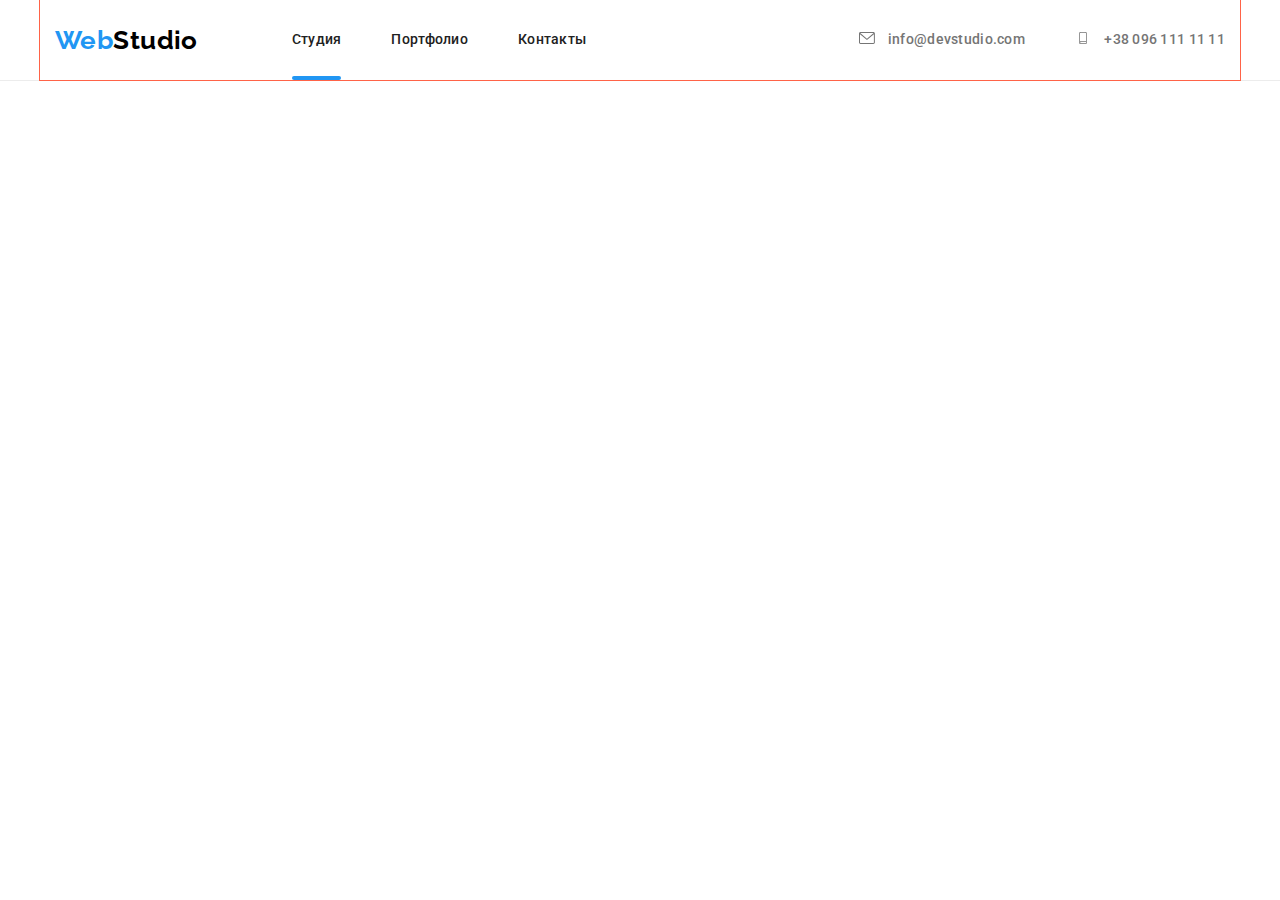
==== commit 963b81a4: "header mobile-menu had been done" ====
--- a/index.html
+++ b/index.html
@@ -16,7 +16,7 @@
 </head>
 
 <body>
-<!--
+
     <header>
         <div class="container container--header">
             
@@ -58,57 +58,82 @@
                 </ul>
             </div>
 
-                        <div class="header-menu__max-width-767">
-                        
-                            <a class="link logo-text" href="./index.html" id="top">Web<span class="logo-text--header">Studio</span></a>
-                        
-                            <nav class="site-menu">
-                                <button type="button" class="menu-button is-open" aria-expended="false" aria-controls="menu-container"
-                                    data-menu-button>
-                                    <svg width="40" height="40" aria-label="переключатель мобильного меню">
-                                        <use href="./images/icons.svg#icon-menu" class="icon-menu"></use>
-                                        <use href="./images/icons.svg#icon-cross" class="icon-cross"></use>
-                                    </svg>
-                                </button>
-                        
-                                <div class="menu-container" id="menu-container" data-menu>
-                                    <ul class="list main-nav-list">
-                                        <li class="main-nav-list__item"><a class="link header__link header__link--current"
-                                                href="#studio">Студия</a></li>
-                        
-                                        <li class="main-nav-list__item"><a class="link header__link" href="./portfolio.html">Портфолио</a></li>
-                        
-                                        <li class="main-nav-list__item"><a class="link header__link" href="#contacts">Контакты</a></li>
-                        
-                                    </ul>
-                                </div>
-                            </nav>
-                        
-                            <ul class="list header-contacts-list">
-                                <li class="header-contacts-list__item">
-                        
-                                    <a class="link header__link header__link--contact" href="mailto:info@devstudio.com">
-                                        <svg class="header-contacts-list__icon" width="16" height="12">
-                                            <use href="./images/icons.svg#icon-envelope"></use>
-                                        </svg>
-                                        <span lang="en">info@devstudio.com</span>
-                                    </a>
-                                </li>
-                        
-                                <li class="header-contacts-list__item">
-                                    <a class="link header__link header__link--contact" href="tel:+380961111111">
-                                        <svg class="header-contacts-list__icon" width="16" height="12">
-                                            <use href="./images/icons.svg#icon-smartphone"></use>
-                                        </svg>
-                                        <span>+38 096 111 11 11</span>
-                                    </a>
-                                </li>
-                            </ul>
-                        </div>
+            <div class="header-menu__max-width-767">
+            
+                <a class="link logo-text" href="./index.html" id="top">Web<span class="logo-text--header">Studio</span></a>
+                
+                <button type="button" 
+                        class="menu-button" 
+                        aria-expended="false" 
+                        aria-controls="menu-container" 
+                        data-menu-button>
+                    <svg width="40" height="40" aria-label="переключатель мобильного меню">
+                        <use href="./images/icons.svg#icon-cross" class="icon-cross"></use>
+                        <use href="./images/icons.svg#icon-menu" class="icon-menu"></use> 
+                    </svg>
+                </button>
+                
+                <div class="menu-container" id="menu-container" data-menu>
+                    <ul class="list mob-nav-list">
+                        <li class="mob-nav-list__item">
+                            <a class="link mob-nav__link mob-nav__link--current"
+                                href="#studio">Студия</a>
+                        </li>
+        
+                        <li class="mob-nav-list__item">
+                            <a class="link mob-nav__link" 
+                                href="./portfolio.html">Портфолио</a>
+                        </li>
+        
+                        <li class="mob-nav-list__item">
+                            <a class="link mob-nav__link" 
+                            href="#contacts">Контакты</a>
+                        </li>
+                    </ul>
+
+                    <div class="mob-header-contacts">
+                        <ul class="list mob-header-contacts-list">
+                            <li class="mob-header-contacts-list__item">
+                                <a class="link mob-header__tel-link" 
+                                    href="tel:+380961111111">
+                                    +38 096 111 11 11
+                                </a>
+                            </li>
+
+                            <li class="mob-header-contacts-list__item">
+                                <a class="link mob-header__email-link" 
+                                    href="mailto:info@devstudio.com" lang="en">
+                                    info@devstudio.com
+                                </a>
+                            </li>
+                        </ul>
+
+                        <ul class="list mob-header-soc-links-list">
+                            <li class="mob-header-soc-links__item">
+                                <a class="link mob-soc-link" href="">Instagram</a>
+                            </li>
+
+                            <li class="mob-header-soc-links__item">
+                                <a class="link mob-soc-link" href="">Twitter</a>
+                            </li>
+
+                            <li class="mob-header-soc-links__item">
+                                <a class="link mob-soc-link" href="">Facebook</a>
+                            </li>
+
+                            <li class="mob-header-soc-links__item">
+                                <a class="link mob-soc-link" href="">LinkedIn</a>
+                            </li>
+                        </ul>
+
+                    </div>
+                </div>
+            
+            </div>
 
         </div>
     </header>
--->
+
     <main>
 
         <!--секція з кнопкою замовлення послуги-->
@@ -558,14 +583,14 @@
     </main>
 -->
     <!--контактна інформація-->
-
+<!--
     <footer class="footer-section">
         <div class="container container--footer">
 
             <div class="footer-contacts">    
-                <!--обгортка для вирівнювання елементів блоку контактів футера-->
+-->                <!--обгортка для вирівнювання елементів блоку контактів футера-->
                 <!--логотип-посилання-->
-                <a class="link logo-text" href="#top">Web<span class="logo-text--footer">Studio</span></a>
+<!--                <a class="link logo-text" href="#top">Web<span class="logo-text--footer">Studio</span></a>
         
                 <address id="contacts">
                     <ul class="list">
@@ -643,8 +668,11 @@
             
         </div>
     </footer>
-
+-->
     <script src="./js/modal.js"></script>
+
+    <script src="./js/mobile-menu.js"></script>
+
 </body>
 
 </html>--- a/css/main.min.css
+++ b/css/main.min.css
@@ -1 +1 @@
-body{font-family:Roboto,san-serif;color:#212121;font-size:14px;background-color:#fff;letter-spacing:.03em}p,h1,h2,h3,h4,h5,h6{margin:0}* .list{padding:0;margin:0;list-style-type:none}.link{text-decoration:none}img{display:block;max-width:100%;height:auto;width:100%}.visually-hidden{position:absolute;width:1px;height:1px;margin:-1px;border:0;padding:0;white-space:nowrap;-webkit-clip-path:inset(100%);clip-path:inset(100%);clip:rect(0 0 0 0);overflow:hidden}.container{outline:1px solid tomato;padding-left:15px;padding-right:15px;margin-left:auto;margin-right:auto}@media screen and (min-width: 480px){.container{width:480px}}@media screen and (min-width: 768px){.container{width:768px}}@media screen and (min-width: 1200px){.container{width:1200px}}.logo-text{font-family:Raleway;font-weight:700;font-size:24px;line-height:1.1741666667;color:#2196f3}@media screen and (min-width: 1200px){.logo-text{font-size:26px;line-height:1.1738461538}}.logo-text:focus{outline-color:rgba(0,0,0,0)}.logo-text--header{color:#000}.logo-text--footer{color:#fff}.logo-text--footer:focus{outline-color:rgba(0,0,0,0)}header{border-bottom-width:1px;border-bottom-style:solid;border-bottom-color:#ececec}@media screen and (min-width: 1200px){.container--header{display:-webkit-box;display:-ms-flexbox;display:flex;padding-top:0px;padding-bottom:0px;padding-left:15px;padding-right:15px;-webkit-box-align:center;-ms-flex-align:center;align-items:center}}.header-menu__max-width-767{display:-webkit-box;display:-ms-flexbox;display:flex;-webkit-box-align:center;-ms-flex-align:center;align-items:center;-webkit-box-pack:justify;-ms-flex-pack:justify;justify-content:space-between;min-height:60px;width:100%}@media screen and (min-width: 768px){.header-menu__max-width-767{display:none}}.menu-button{display:-webkit-inline-box;display:-ms-inline-flexbox;display:inline-flex;margin:0;padding:0;border:none;background-color:rgba(0,0,0,0);fill:#212121;-webkit-transition:color 250ms cubic-bezier(0.4, 0, 0.2, 1);transition:color 250ms cubic-bezier(0.4, 0, 0.2, 1)}.menu-button:hover,.menu-button:focus{fill:#2196f3}.header-menu__min-width-768{display:-webkit-box;display:-ms-flexbox;display:flex;-webkit-box-align:center;-ms-flex-align:center;align-items:center;-webkit-box-pack:justify;-ms-flex-pack:justify;justify-content:space-between;min-height:60px;width:100%}@media screen and (max-width: 767px){.header-menu__min-width-768{display:none}}@media screen and (min-width: 1200px){.header__link{position:relative;display:block;padding-top:32px;padding-bottom:32px;font-weight:500;line-height:1.14;color:#212121;letter-spacing:.02em;-webkit-transition:color 250ms cubic-bezier(0.4, 0, 0.2, 1);transition:color 250ms cubic-bezier(0.4, 0, 0.2, 1)}}.header__link:hover{color:#2196f3}.header__link:focus{outline:none;color:#2196f3}.header__link--contact{color:#757575}.header__link--contact:hover{color:#2196f3}.header__link--contact:focus{outline:none;color:#2196f3}.header__link--current{color:#2196f3}.header__link--current:focus{outline-color:rgba(0,0,0,0)}@media screen and (min-width: 1200px){.underline::after,.header__link--current::after{content:"";position:absolute;bottom:0;display:block;width:100%;height:4px;border-radius:2px;background-color:#2196f3}}.site-menu{display:-webkit-box;display:-ms-flexbox;display:flex;-webkit-box-align:center;-ms-flex-align:center;align-items:center}.main-nav-list{display:-webkit-box;display:-ms-flexbox;display:flex;margin-left:94px}.main-nav-list__item+.main-nav-list__item{margin-left:50px}@media screen and (min-width: 1200px){.header-contacts-list{display:-webkit-box;display:-ms-flexbox;display:flex;margin-left:auto}}.header-contacts-list__item+.header-contacts-list__item{margin-left:50px}.header-contacts-list__icon{margin-right:10px;fill:currentColor;-webkit-transition:fill 250ms cubic-bezier(0.4, 0, 0.2, 1);transition:fill 250ms cubic-bezier(0.4, 0, 0.2, 1)}.header-contacts-list__icon:hover,.header-contacts-list__icon:focus{fill:currentColor}.section-title{text-align:center;margin-bottom:30px;font-size:24px;line-height:1.1666666667}@media screen and (min-width: 480px){.section-title{font-size:28px;line-height:1.1717857143}}@media screen and (min-width: 1200px){.section-title{margin-bottom:50px;font-size:36px;line-height:1.1719444444}}.hero{padding-top:200px;padding-bottom:200px;background-color:#2f303a;text-align:center}.overlay{max-width:1600px;height:600px;margin-right:auto;margin-left:auto;background-image:-webkit-gradient(linear, left top, right top, from(rgba(47, 48, 58, 0.4)), to(rgba(47, 48, 58, 0.4))),url(../images/overlay-image.jpg);background-image:linear-gradient(to right, rgba(47, 48, 58, 0.4), rgba(47, 48, 58, 0.4)),url(../images/overlay-image.jpg);background-size:cover;background-position:center;background-repeat:no-repeat}.hero-title{width:696px;margin-top:0;margin-bottom:30px;margin-right:auto;margin-left:auto;color:#fff;font-weight:900;font-size:44px;line-height:1.36;letter-spacing:.06em;text-transform:uppercase}.hero-btn{min-width:200px;border:none;border-radius:4px;background-color:#2196f3;padding-top:10px;padding-bottom:10px;padding-right:10px;padding-left:10px;margin-top:0;margin-bottom:0;margin-right:auto;margin-left:auto;font-weight:700;font-size:16px;line-height:1.88;letter-spacing:.06em;color:#fff;cursor:pointer}.backdrop{position:fixed;top:0;left:0;width:100%;height:100%;background-color:rgba(0,0,0,.2);opacity:1;-webkit-transition:opacity 250ms cubic-bezier(0.4, 0, 0.2, 1);transition:opacity 250ms cubic-bezier(0.4, 0, 0.2, 1)}.backdrop.is-hidden{opacity:0;pointer-events:none}.modal{position:absolute;top:50%;left:50%;-webkit-transform:translate(-50%, -50%) scale(1);transform:translate(-50%, -50%) scale(1);width:528px;height:581px;padding:40px;border-radius:4px;background-color:#fff;-webkit-transition:-webkit-transform 250ms cubic-bezier(0.4, 0, 0.2, 1);transition:-webkit-transform 250ms cubic-bezier(0.4, 0, 0.2, 1);transition:transform 250ms cubic-bezier(0.4, 0, 0.2, 1);transition:transform 250ms cubic-bezier(0.4, 0, 0.2, 1), -webkit-transform 250ms cubic-bezier(0.4, 0, 0.2, 1)}.backdrop.is-hidden .modal{-webkit-transform:translate(-50%, -50%) scale(0.8);transform:translate(-50%, -50%) scale(0.8)}.close-modal-btn{position:absolute;top:8px;right:8px;width:30px;height:30px;border-radius:50%;border:1px solid rgba(0,0,0,.1);background-color:rgba(0,0,0,0);fill:#000;cursor:pointer;-webkit-transition:fill 250ms cubic-bezier(0.4, 0, 0.2, 1),outline 250ms cubic-bezier(0.4, 0, 0.2, 1);transition:fill 250ms cubic-bezier(0.4, 0, 0.2, 1),outline 250ms cubic-bezier(0.4, 0, 0.2, 1)}.close-modal-btn:hover,.close-modal-btn:focus{fill:#2196f3;outline:rgba(0,0,0,0)}.modal-title{margin-bottom:12px;font-weight:700;font-size:20px;line-height:1.15}.form-field{position:relative;margin-bottom:10px;display:-webkit-box;display:-ms-flexbox;display:flex;-webkit-box-orient:vertical;-webkit-box-direction:normal;-ms-flex-direction:column;flex-direction:column}.form-label{margin-right:auto;margin-bottom:4px;font-weight:400;font-size:12px;line-height:1.1666666667;letter-spacing:.01em;color:#757575}.input-icon-container{position:relative}.form-input{display:block;width:100%;height:40px;padding-right:12px;padding-left:30px;border:1px solid rgba(33,33,33,.2);border-radius:4px;cursor:pointer;-webkit-transition:border-color 250ms cubic-bezier(0.4, 0, 0.2, 1),outline 250ms cubic-bezier(0.4, 0, 0.2, 1);transition:border-color 250ms cubic-bezier(0.4, 0, 0.2, 1),outline 250ms cubic-bezier(0.4, 0, 0.2, 1)}.form-input:hover,.form-input:focus{border-color:#2196f3;outline:rgba(0,0,0,0)}.form-input:focus:not(:-moz-placeholder-shown){border-color:#2196f3;outline:rgba(0,0,0,0)}.form-input:focus:not(:-ms-input-placeholder){border-color:#2196f3;outline:rgba(0,0,0,0)}.form-input:focus:not(:placeholder-shown){border-color:#2196f3;outline:rgba(0,0,0,0)}.form-icon{position:absolute;top:50%;-webkit-transform:translateY(-50%);transform:translateY(-50%);left:11px;fill:#212121;-webkit-transition:fill 250ms cubic-bezier(0.4, 0, 0.2, 1);transition:fill 250ms cubic-bezier(0.4, 0, 0.2, 1)}.form-input:hover+.form-icon,.form-input:focus+.form-icon{fill:#2196f3}.comment{display:block;width:100%;height:120px;padding:12px 16px;resize:none;border:1px solid rgba(33,33,33,.2);border-radius:4px;cursor:pointer;-webkit-transition:border-color 250ms cubic-bezier(0.4, 0, 0.2, 1),outline 250ms cubic-bezier(0.4, 0, 0.2, 1);transition:border-color 250ms cubic-bezier(0.4, 0, 0.2, 1),outline 250ms cubic-bezier(0.4, 0, 0.2, 1)}.comment:hover,.comment:focus{border-color:#2196f3;outline:rgba(0,0,0,0)}.comment:focus:not(:-moz-placeholder-shown){border-color:#2196f3;outline:rgba(0,0,0,0)}.comment:focus:not(:-ms-input-placeholder){border-color:#2196f3;outline:rgba(0,0,0,0)}.comment:focus:not(:placeholder-shown){border-color:#2196f3;outline:rgba(0,0,0,0)}.comment:placeholder{font-weight:400;font-size:14px;line-height:1.1428571429;letter-spacing:.01em;color:rgba(117,117,117,.5)}.checkbox-label{display:-webkit-box;display:-ms-flexbox;display:flex;-webkit-box-pack:center;-ms-flex-pack:center;justify-content:center;-webkit-box-align:center;-ms-flex-align:center;align-items:center;margin-right:auto;margin-left:auto;margin-top:20px;margin-bottom:30px;font-weight:400;line-height:1.7142857143;color:#757575}.checkbox{position:absolute;width:1px;height:1px;margin:-1px;border:0;padding:0;white-space:nowrap;-webkit-clip-path:inset(100%);clip-path:inset(100%);clip:rect(0 0 0 0);overflow:hidden}.checkbox-icon{margin-right:8px;fill:#fff;border:2px solid #212121;border-radius:2px;-webkit-transition:border-color 250ms cubic-bezier(0.4, 0, 0.2, 1),background-color 250ms cubic-bezier(0.4, 0, 0.2, 1);transition:border-color 250ms cubic-bezier(0.4, 0, 0.2, 1),background-color 250ms cubic-bezier(0.4, 0, 0.2, 1)}.checkbox:checked~.checkbox-icon{border-color:#2196f3;background-color:#2196f3}.checkbox-link{-webkit-text-decoration-line:underline;text-decoration-line:underline;color:#2196f3}.submit-btn{-webkit-box-sizing:border-box;box-sizing:border-box;min-width:200px;border:none;border-radius:4px;background-color:#2196f3;padding-top:10px;padding-bottom:10px;padding-right:10px;padding-left:10px;margin-top:0;margin-bottom:0;margin-right:auto;margin-left:auto;font-weight:700;font-size:16px;line-height:1.88;letter-spacing:.06em;color:#fff;text-align:center;cursor:pointer;-webkit-transition:shadow 250ms cubic-bezier(0.4, 0, 0.2, 1);transition:shadow 250ms cubic-bezier(0.4, 0, 0.2, 1)}.submit-btn:hover,.submit-btn:focus{-webkit-box-shadow:0px 4px 4px rgba(0,0,0,.15);box-shadow:0px 4px 4px rgba(0,0,0,.15)}@media screen and (min-width: 480px){.description{padding-top:60px;padding-bottom:60px}}@media screen and (min-width: 1200px){.description{padding-top:94px;padding-bottom:94px}}.description-list{display:-webkit-box;display:-ms-flexbox;display:flex;-ms-flex-wrap:wrap;flex-wrap:wrap;gap:30px}@media screen and (min-width: 768px){.description-list{margin-left:-30px}}@media screen and (min-width: 320px)and (max-width: 479px){.description-item{min-width:290px}}@media screen and (min-width: 480px){.description-item{max-width:450px}}@media screen and (min-width: 768px){.description-item{-ms-flex-preferred-size:calc((100% - 60px)/2);flex-basis:calc((100% - 60px)/2)}}@media screen and (min-width: 768px)and (max-width: 1199px){.description-item:nth-child(2n+1){margin-left:30px}}@media screen and (min-width: 1200px){.description-item{-ms-flex-preferred-size:calc((100% - 120px)/4);flex-basis:calc((100% - 120px)/4)}.description-item:first-child{margin-left:30px}}.description-icon-space{display:-webkit-box;display:-ms-flexbox;display:flex;padding-top:25px;padding-bottom:25px;margin-bottom:15px;-webkit-box-pack:center;-ms-flex-pack:center;justify-content:center;border-radius:4px;background-color:#f5f4fa}@media screen and (min-width: 480px){.description-icon-space{margin-bottom:30px}}.description-title{margin-top:0;margin-bottom:10px;margin-right:auto;margin-left:auto;text-transform:uppercase;text-align:center;font-size:12px;line-height:1.1666666667}@media screen and (min-width: 480px){.description-title{font-size:14px;line-height:1.1721428571}}@media screen and (min-width: 768px){.description-title{text-align:start}}.description-text{width:100%;color:#757575;margin-bottom:0;font-size:12px;line-height:1.6666666667;text-align:center}@media screen and (min-width: 480px){.description-text{font-size:14px;line-height:1.7142857143;text-align:start}}.info{display:block;padding-bottom:94px}@media screen and (max-width: 1199px){.info{display:none}}.info-list{display:-webkit-box;display:-ms-flexbox;display:flex}.info-list__item{position:relative}.info-list__item+.info-list__item{margin-left:30px}.info-list__item-title{position:absolute;bottom:0;width:100%;padding-top:27px;padding-bottom:27px;font-weight:700;line-height:1.17;text-transform:uppercase;text-align:center;color:#fff;background-color:rgba(47,48,58,.8)}.team{background-color:#f5f4fa;text-align:center}@media screen and (min-width: 480px){.team{padding-top:60px;padding-bottom:60px}}@media screen and (min-width: 1200px){.team{padding-top:94px;padding-bottom:94px}}.team-list{display:-webkit-box;display:-ms-flexbox;display:flex;-ms-flex-wrap:wrap;flex-wrap:wrap;gap:30px}@media screen and (min-width: 768px){.team-list{margin-left:-30px}}.team-list__item{-webkit-box-shadow:0px 1px 3px rgba(0,0,0,.12),0px 1px 1px rgba(0,0,0,.14),0px 2px 1px rgba(0,0,0,.2);box-shadow:0px 1px 3px rgba(0,0,0,.12),0px 1px 1px rgba(0,0,0,.14),0px 2px 1px rgba(0,0,0,.2);background-color:#fff;border-radius:0px 0px 4px 4px}@media screen and (min-width: 320px)and (max-width: 479px){.team-list__item{min-width:290px}}@media screen and (min-width: 480px){.team-list__item{max-width:450px}}@media screen and (min-width: 768px){.team-list__item{-ms-flex-preferred-size:calc((100% - 60px)/2);flex-basis:calc((100% - 60px)/2)}}@media screen and (min-width: 768px)and (max-width: 1199px){.team-list__item:nth-child(2n+1){margin-left:30px}}@media screen and (min-width: 1200px){.team-list__item{-ms-flex-preferred-size:calc((100% - 120px)/4);flex-basis:calc((100% - 120px)/4)}.team-list__item:first-child{margin-left:30px}}.team-list__item-border{padding-top:15px;padding-bottom:15px}@media screen and (min-width: 480px){.team-list__item-border{padding-top:30px;padding-bottom:30px}}.team-list__item-name{margin-bottom:10px;font-weight:500;font-size:20px;line-height:1.2}@media screen and (min-width: 480px){.team-list__item-name{font-size:16px;line-height:1.171875}}.team-list__item-position{margin-bottom:16px;color:#757575;font-size:20px;line-height:1.2}@media screen and (min-width: 480px){.team-list__item-position{margin-bottom:16px;font-size:16px;line-height:1.19}}.social-icon-list{display:-webkit-box;display:-ms-flexbox;display:flex;-webkit-box-pack:center;-ms-flex-pack:center;justify-content:center;margin-left:auto;margin-right:auto}.social-icon-area{width:44px;height:44px}.social-icon-area+.social-icon-area{margin-left:10px}.social-link{display:-webkit-box;display:-ms-flexbox;display:flex;-webkit-box-pack:center;-ms-flex-pack:center;justify-content:center;-webkit-box-align:center;-ms-flex-align:center;align-items:center;width:100%;height:100%;border-radius:50%;background-color:#fff;-webkit-transition:background-color 250ms cubic-bezier(0.4, 0, 0.2, 1);transition:background-color 250ms cubic-bezier(0.4, 0, 0.2, 1)}.social-link:hover,.social-link:focus{background-color:#2196f3}.social-link--footer{background-color:rgba(255,255,255,.1)}.social-icon{fill:#afb1b8;-webkit-transition:fill 250ms cubic-bezier(0.4, 0, 0.2, 1);transition:fill 250ms cubic-bezier(0.4, 0, 0.2, 1)}.social-link:hover .social-icon,.social-link:focus .social-icon{fill:#fff}.social-icon--footer{fill:#fff}@media screen and (min-width: 480px){.container--clients{padding-top:60px;padding-bottom:60px}}@media screen and (min-width: 1200px){.container--clients{padding-top:94px;padding-bottom:94px}}.clients-list{display:-webkit-box;display:-ms-flexbox;display:flex;-ms-flex-wrap:wrap;flex-wrap:wrap;gap:30px}@media screen and (min-width: 480px){.clients-list{margin-left:-30px}}.clients-list__item{background-color:#fff}@media screen and (min-width: 320px)and (max-width: 479px){.clients-list__item{min-width:290px;margin-left:auto;margin-right:auto}}@media screen and (min-width: 480px){.clients-list__item{-ms-flex-preferred-size:calc((100% - 60px)/2);flex-basis:calc((100% - 60px)/2)}}@media screen and (min-width: 480px)and (max-width: 767px){.clients-list__item:nth-child(2n+1){margin-left:30px}}@media screen and (min-width: 768px){.clients-list__item{-ms-flex-preferred-size:calc((100% - 90px)/3);flex-basis:calc((100% - 90px)/3)}}@media screen and (min-width: 768px)and (max-width: 1199px){.clients-list__item:nth-child(3n+1){margin-left:30px}}@media screen and (min-width: 1200px){.clients-list__item{-ms-flex-preferred-size:calc((100% - 180px)/6);flex-basis:calc((100% - 180px)/6)}.clients-list__item:first-child{margin-left:30px}}.clients-list__item-link{display:-webkit-box;display:-ms-flexbox;display:flex;-webkit-box-pack:center;-ms-flex-pack:center;justify-content:center;-webkit-box-align:center;-ms-flex-align:center;align-items:center;width:100%;height:100%;border:1px solid #afb1b8;border-radius:4px;background-color:#fff;-webkit-transition:border 250ms cubic-bezier(0.4, 0, 0.2, 1);transition:border 250ms cubic-bezier(0.4, 0, 0.2, 1)}.clients-list__item-link:hover,.clients-list__item-link:focus{border:1px solid #2196f3}.clients-list__item-icon{fill:#afb1b8;-webkit-transition:fill 250ms cubic-bezier(0.4, 0, 0.2, 1);transition:fill 250ms cubic-bezier(0.4, 0, 0.2, 1)}.clients-list__item-link:hover .clients-list__item-icon,.clients-list__item-link:focus .clients-list__item-icon{fill:#2196f3;outline:rgba(0,0,0,0)}.footer-section{padding-top:60px;padding-bottom:60px;background-color:#2f303a}.container--footer{display:-webkit-box;display:-ms-flexbox;display:flex;-webkit-box-orient:vertical;-webkit-box-direction:normal;-ms-flex-direction:column;flex-direction:column;-webkit-box-align:center;-ms-flex-align:center;align-items:center}@media screen and (min-width: 768px)and (max-width: 1199px){.container--footer{padding-right:0;padding-left:0;-ms-flex-wrap:wrap;flex-wrap:wrap;-webkit-box-orient:horizontal;-webkit-box-direction:normal;-ms-flex-direction:row;flex-direction:row;-webkit-box-pack:center;-ms-flex-pack:center;justify-content:center;-webkit-box-align:start;-ms-flex-align:start;align-items:flex-start}}@media screen and (min-width: 1200px){.container--footer{position:relative;-webkit-box-orient:horizontal;-webkit-box-direction:normal;-ms-flex-direction:row;flex-direction:row;-webkit-box-align:start;-ms-flex-align:start;align-items:flex-start}}.footer-contacts{text-align:center}@media screen and (min-width: 768px)and (max-width: 1199px){.footer-contacts{-ms-flex-preferred-size:50%;flex-basis:50%}}@media screen and (min-width: 1200px){.footer-contacts{text-align:start}}#contacts{display:block;margin-top:20px;padding:0;font-style:normal}.contacts__item+.contacts__item{margin-top:8px}@media screen and (min-width: 1200px){.contacts__item+.contacts__item{margin-top:9px}}.contacts__post-address{display:inline-block;line-height:1.5;color:#fff;-webkit-transition:color 250ms cubic-bezier(0.4, 0, 0.2, 1);transition:color 250ms cubic-bezier(0.4, 0, 0.2, 1)}.contacts__post-address:hover{color:#2196f3}.contacts__post-address:focus{outline-color:rgba(0,0,0,0);color:#2196f3}.contacts__title{line-height:1.5;color:rgba(255,255,255,.6);-webkit-transition:color 250ms cubic-bezier(0.4, 0, 0.2, 1);transition:color 250ms cubic-bezier(0.4, 0, 0.2, 1)}.contacts__title:hover{color:#2196f3}.contacts__title:focus{outline-color:rgba(0,0,0,0);color:#2196f3}.footer-soc-link-block{display:-webkit-box;display:-ms-flexbox;display:flex;-webkit-box-orient:vertical;-webkit-box-direction:normal;-ms-flex-direction:column;flex-direction:column;-webkit-box-pack:start;-ms-flex-pack:start;justify-content:flex-start;margin-top:60px}@media screen and (min-width: 768px)and (max-width: 1199px){.footer-soc-link-block{-ms-flex-preferred-size:50%;flex-basis:50%;margin-top:5px}}@media screen and (min-width: 1200px){.footer-soc-link-block{padding-top:12px;margin-top:0px;margin-left:70px;margin-bottom:0}}.footer-title{margin-bottom:20px;text-transform:uppercase;color:#fff;font-weight:700;line-height:1.1721428571;text-align:center}@media screen and (min-width: 1200px){.footer-title{text-align:start}}.subscribe-form{display:-webkit-box;display:-ms-flexbox;display:flex;-webkit-box-orient:vertical;-webkit-box-direction:normal;-ms-flex-direction:column;flex-direction:column;-webkit-box-pack:center;-ms-flex-pack:center;justify-content:center;margin-top:60px}@media screen and (min-width: 1200px){.subscribe-form{display:block;margin-top:12px;position:absolute;right:15px}}.subscribe-form__label{display:block;margin-bottom:20px;font-weight:700;line-height:16px;text-transform:uppercase;color:#fff;text-align:center}@media screen and (min-width: 1200px){.subscribe-form__label{text-align:start}}.subscribe-form__input{min-width:290px;margin-bottom:20px;padding:14px 16px;border:1px solid rgba(255,255,255,.3);border-radius:4px;background-color:rgba(0,0,0,0);font-weight:400;font-size:16px;line-height:1.25;color:rgba(255,255,255,.6)}@media screen and (min-width: 480px){.subscribe-form__input{min-width:450px}}@media screen and (min-width: 1200px){.subscribe-form__input{min-width:358px;margin-right:12px;margin-bottom:0}}.subscribe-form__btn{-webkit-box-sizing:border-box;box-sizing:border-box;min-width:200px;border:none;border-radius:4px;background-color:#2196f3;padding-top:10px;padding-bottom:10px;padding-right:10px;padding-left:10px;margin-top:0;margin-bottom:0;margin-right:auto;margin-left:auto;font-weight:700;font-size:16px;line-height:1.88;letter-spacing:.06em;color:#fff;text-align:center;cursor:pointer}.subscribe-form__icon{display:inline-block;vertical-align:middle;margin-left:10px;fill:currentColor}.portfolio{padding-top:94px;padding-bottom:94px}.filter-button-list{display:-webkit-box;display:-ms-flexbox;display:flex;-webkit-box-pack:center;-ms-flex-pack:center;justify-content:center;margin-bottom:50px}.filter-button-list__item+.filter-button-list__item{margin-left:8px}.filter-button-list__button{padding:6px 22px;font-family:inherit;font-weight:500;font-size:16px;line-height:1.62;border:rgba(0,0,0,0);border-radius:4px;background-color:#f5f4fa;cursor:pointer;-webkit-transition:background-color 250ms cubic-bezier(0.4, 0, 0.2, 1),color 250ms cubic-bezier(0.4, 0, 0.2, 1);transition:background-color 250ms cubic-bezier(0.4, 0, 0.2, 1),color 250ms cubic-bezier(0.4, 0, 0.2, 1)}.filter-button-list__button:hover{background-color:#2196f3;color:#fff;-webkit-filter:drop-shadow(0px 4px 4px rgba(0, 0, 0, 0.25));filter:drop-shadow(0px 4px 4px rgba(0, 0, 0, 0.25))}.filter-button-list__button:focus{background-color:#2196f3;color:#fff;outline-color:rgba(0,0,0,0);-webkit-filter:drop-shadow(0px 4px 4px rgba(0, 0, 0, 0.25));filter:drop-shadow(0px 4px 4px rgba(0, 0, 0, 0.25))}.filter-button-list__button--active{background-color:#2196f3;color:#fff}.portfolio-list{display:-webkit-box;display:-ms-flexbox;display:flex;-ms-flex-wrap:wrap;flex-wrap:wrap;gap:30px;cursor:pointer}.portfolio-list__item-link{display:block;color:inherit;-webkit-transition:-webkit-box-shadow 250ms cubic-bezier(0.4, 0, 0.2, 1);transition:-webkit-box-shadow 250ms cubic-bezier(0.4, 0, 0.2, 1);transition:box-shadow 250ms cubic-bezier(0.4, 0, 0.2, 1);transition:box-shadow 250ms cubic-bezier(0.4, 0, 0.2, 1), -webkit-box-shadow 250ms cubic-bezier(0.4, 0, 0.2, 1)}.portfolio-list__item-link:hover,.portfolio-list__item-link:focus{-webkit-box-shadow:0px 1px 1px rgba(0,0,0,.12),0px 4px 4px rgba(0,0,0,.06),1px 4px 6px rgba(0,0,0,.16);box-shadow:0px 1px 1px rgba(0,0,0,.12),0px 4px 4px rgba(0,0,0,.06),1px 4px 6px rgba(0,0,0,.16)}.portfolio-list__item-img-thumb{position:relative;overflow:hidden}.portfolio-list__item-thumb-descr{position:absolute;bottom:0;width:100%;height:100%;display:-webkit-box;display:-ms-flexbox;display:flex;-webkit-box-align:center;-ms-flex-align:center;align-items:center;padding:24px;font-style:normal;font-weight:400;font-size:18px;line-height:156%;color:#fff;background-color:rgba(33,150,243,.9);-webkit-transform:translateY(100%);transform:translateY(100%);-webkit-transition:opacity 250ms cubic-bezier(0.4, 0, 0.2, 1),-webkit-transform 250ms cubic-bezier(0.4, 0, 0.2, 1);transition:opacity 250ms cubic-bezier(0.4, 0, 0.2, 1),-webkit-transform 250ms cubic-bezier(0.4, 0, 0.2, 1);transition:transform 250ms cubic-bezier(0.4, 0, 0.2, 1),opacity 250ms cubic-bezier(0.4, 0, 0.2, 1);transition:transform 250ms cubic-bezier(0.4, 0, 0.2, 1),opacity 250ms cubic-bezier(0.4, 0, 0.2, 1),-webkit-transform 250ms cubic-bezier(0.4, 0, 0.2, 1);opacity:0}.portfolio-list__item-link:hover .portfolio-list__item-thumb-descr,.portfolio-list__item-link:focus .portfolio-list__item-thumb-descr{-webkit-transform:translateY(0);transform:translateY(0);opacity:1}.portfolio-list__item-title-border{padding-top:20px;padding-bottom:20px;padding-right:24px;padding-left:24px;border:1px solid #eee;border-top:none}.portfolio-list__item-title{margin-bottom:4px;font-size:18px;line-height:2;letter-spacing:.06em}.portfolio-list__item-description{margin:0;color:#757575;font-size:16px;line-height:1.88}/*# sourceMappingURL=main.min.css.map */+body{font-family:Roboto,san-serif;color:#212121;font-size:14px;background-color:#fff;letter-spacing:.03em}p,h1,h2,h3,h4,h5,h6{margin:0}* .list{padding:0;margin:0;list-style-type:none}.link{text-decoration:none}img{display:block;max-width:100%;width:100%;height:auto}.visually-hidden{position:absolute;width:1px;height:1px;margin:-1px;border:0;padding:0;white-space:nowrap;-webkit-clip-path:inset(100%);clip-path:inset(100%);clip:rect(0 0 0 0);overflow:hidden}.container{outline:1px solid tomato;padding-left:15px;padding-right:15px;margin-left:auto;margin-right:auto}@media screen and (min-width: 480px){.container{width:480px}}@media screen and (min-width: 768px){.container{width:768px}}@media screen and (min-width: 1200px){.container{width:1200px}}.logo-text{font-family:Raleway;font-weight:700;font-size:24px;line-height:1.1741666667;color:#2196f3}@media screen and (min-width: 1200px){.logo-text{font-size:26px;line-height:1.1738461538}}.logo-text:focus{outline-color:rgba(0,0,0,0)}.logo-text--header{color:#000}.logo-text--footer{color:#fff}.logo-text--footer:focus{outline-color:rgba(0,0,0,0)}header{position:relative;border-bottom-width:1px;border-bottom-style:solid;border-bottom-color:#ececec}.container--header{padding-top:10px;padding-bottom:10px}@media screen and (min-width: 1200px){.container--header{display:-webkit-box;display:-ms-flexbox;display:flex;padding-top:0px;padding-bottom:0px;padding-left:15px;padding-right:15px;-webkit-box-align:center;-ms-flex-align:center;align-items:center}}.header-menu__max-width-767{display:-webkit-box;display:-ms-flexbox;display:flex;-webkit-box-align:center;-ms-flex-align:center;align-items:center;-webkit-box-pack:justify;-ms-flex-pack:justify;justify-content:space-between;min-height:60px;width:100%}@media screen and (min-width: 768px){.header-menu__max-width-767{display:none}}.menu-button{display:-webkit-inline-box;display:-ms-inline-flexbox;display:inline-flex;margin:0;padding:0;border:none;background-color:rgba(0,0,0,0);z-index:1;fill:#212121;-webkit-transition:color 250ms cubic-bezier(0.4, 0, 0.2, 1);transition:color 250ms cubic-bezier(0.4, 0, 0.2, 1)}.menu-button:hover,.menu-button:focus{fill:#2196f3}.menu-button .icon-cross{display:none}.menu-button.is-open .icon-cross{display:block}.menu-button.is-open .icon-menu{display:none}.menu-container{display:none}.menu-container.is-open{position:absolute;top:0;left:0;overflow-y:scroll;display:-webkit-box;display:-ms-flexbox;display:flex;-webkit-box-orient:vertical;-webkit-box-direction:normal;-ms-flex-direction:column;flex-direction:column;-webkit-box-pack:justify;-ms-flex-pack:justify;justify-content:space-between;padding:40px 48px;background-color:#fff;height:100vh;width:100vw;font-weight:500;letter-spacing:.02em;text-align:start}.mob-header-contacts{display:-webkit-box;display:-ms-flexbox;display:flex;-webkit-box-orient:vertical;-webkit-box-direction:normal;-ms-flex-direction:column;flex-direction:column;-webkit-box-pack:justify;-ms-flex-pack:justify;justify-content:space-between}.mob-nav-list{display:-webkit-box;display:-ms-flexbox;display:flex;-webkit-box-orient:vertical;-webkit-box-direction:normal;-ms-flex-direction:column;flex-direction:column}.mob-nav-list__item+.mob-nav-list__item{margin-top:32px}.mob-nav__link{font-size:40px;line-height:1.172;color:#212121}.mob-nav__link:hover,.mob-nav__link:focus{color:#2196f3}.mob-nav__link--current{color:#2196f3}.mob-header-contacts{display:block}.mob-header-contacts-list__item+.mob-header-contacts-list__item{margin-top:32px}.mob-header__tel-link{font-size:34px;line-height:1.1717647059;color:#2196f3}.mob-header__email-link{font-size:24px;line-height:1.1720833333;color:#757575}.mob-header__email-link:hover{color:#2196f3}.mob-header-soc-links-list{display:-webkit-box;display:-ms-flexbox;display:flex;margin-top:64px}.mob-header-soc-links__item:not(:last-child){border-right:1px solid rgba(33,33,33,.2)}.mob-soc-link{padding-right:10px;padding-left:10px;font-size:18px;line-height:1.2222222222;color:#2196f3}.mob-soc-link:first-child{padding-right:10px}.header-menu__min-width-768{display:-webkit-box;display:-ms-flexbox;display:flex;-webkit-box-align:center;-ms-flex-align:center;align-items:center;-webkit-box-pack:justify;-ms-flex-pack:justify;justify-content:space-between;min-height:60px;width:100%}@media screen and (max-width: 767px){.header-menu__min-width-768{display:none}}@media screen and (min-width: 1200px){.header__link{position:relative;display:block;padding-top:32px;padding-bottom:32px;font-weight:500;line-height:1.14;color:#212121;letter-spacing:.02em;-webkit-transition:color 250ms cubic-bezier(0.4, 0, 0.2, 1);transition:color 250ms cubic-bezier(0.4, 0, 0.2, 1)}}.header__link:hover{color:#2196f3}.header__link:focus{outline:none;color:#2196f3}.header__link--contact{color:#757575}.header__link--contact:hover{color:#2196f3}.header__link--contact:focus{outline:none;color:#2196f3}.header__link--current{color:#2196f3}.header__link--current:focus{outline-color:rgba(0,0,0,0)}@media screen and (min-width: 1200px){.underline::after,.header__link--current::after{content:"";position:absolute;bottom:0;display:block;width:100%;height:4px;border-radius:2px;background-color:#2196f3}}.site-menu{display:-webkit-box;display:-ms-flexbox;display:flex;-webkit-box-align:center;-ms-flex-align:center;align-items:center}.main-nav-list{display:-webkit-box;display:-ms-flexbox;display:flex;margin-left:94px}.main-nav-list__item+.main-nav-list__item{margin-left:50px}@media screen and (min-width: 1200px){.header-contacts-list{display:-webkit-box;display:-ms-flexbox;display:flex;margin-left:auto}}.header-contacts-list__item+.header-contacts-list__item{margin-left:50px}.header-contacts-list__icon{margin-right:10px;fill:currentColor;-webkit-transition:fill 250ms cubic-bezier(0.4, 0, 0.2, 1);transition:fill 250ms cubic-bezier(0.4, 0, 0.2, 1)}.header-contacts-list__icon:hover,.header-contacts-list__icon:focus{fill:currentColor}.section-title{text-align:center;margin-bottom:30px;font-size:24px;line-height:1.1666666667}@media screen and (min-width: 480px){.section-title{font-size:28px;line-height:1.1717857143}}@media screen and (min-width: 1200px){.section-title{margin-bottom:50px;font-size:36px;line-height:1.1719444444}}.hero{padding-top:200px;padding-bottom:200px;background-color:#2f303a;text-align:center}.overlay{max-width:1600px;height:600px;margin-right:auto;margin-left:auto;background-image:-webkit-gradient(linear, left top, right top, from(rgba(47, 48, 58, 0.4)), to(rgba(47, 48, 58, 0.4))),url(../images/overlay-image.jpg);background-image:linear-gradient(to right, rgba(47, 48, 58, 0.4), rgba(47, 48, 58, 0.4)),url(../images/overlay-image.jpg);background-size:cover;background-position:center;background-repeat:no-repeat}.hero-title{width:696px;margin-top:0;margin-bottom:30px;margin-right:auto;margin-left:auto;color:#fff;font-weight:900;font-size:44px;line-height:1.36;letter-spacing:.06em;text-transform:uppercase}.hero-btn{min-width:200px;border:none;border-radius:4px;background-color:#2196f3;padding-top:10px;padding-bottom:10px;padding-right:10px;padding-left:10px;margin-top:0;margin-bottom:0;margin-right:auto;margin-left:auto;font-weight:700;font-size:16px;line-height:1.88;letter-spacing:.06em;color:#fff;cursor:pointer}.backdrop{position:fixed;top:0;left:0;width:100%;height:100%;background-color:rgba(0,0,0,.2);opacity:1;-webkit-transition:opacity 250ms cubic-bezier(0.4, 0, 0.2, 1);transition:opacity 250ms cubic-bezier(0.4, 0, 0.2, 1)}.backdrop.is-hidden{opacity:0;pointer-events:none}.modal{position:absolute;top:50%;left:50%;-webkit-transform:translate(-50%, -50%) scale(1);transform:translate(-50%, -50%) scale(1);width:528px;height:581px;padding:40px;border-radius:4px;background-color:#fff;-webkit-transition:-webkit-transform 250ms cubic-bezier(0.4, 0, 0.2, 1);transition:-webkit-transform 250ms cubic-bezier(0.4, 0, 0.2, 1);transition:transform 250ms cubic-bezier(0.4, 0, 0.2, 1);transition:transform 250ms cubic-bezier(0.4, 0, 0.2, 1), -webkit-transform 250ms cubic-bezier(0.4, 0, 0.2, 1)}.backdrop.is-hidden .modal{-webkit-transform:translate(-50%, -50%) scale(0.8);transform:translate(-50%, -50%) scale(0.8)}.close-modal-btn{position:absolute;top:8px;right:8px;width:30px;height:30px;border-radius:50%;border:1px solid rgba(0,0,0,.1);background-color:rgba(0,0,0,0);fill:#000;cursor:pointer;-webkit-transition:fill 250ms cubic-bezier(0.4, 0, 0.2, 1),outline 250ms cubic-bezier(0.4, 0, 0.2, 1);transition:fill 250ms cubic-bezier(0.4, 0, 0.2, 1),outline 250ms cubic-bezier(0.4, 0, 0.2, 1)}.close-modal-btn:hover,.close-modal-btn:focus{fill:#2196f3;outline:rgba(0,0,0,0)}.modal-title{margin-bottom:12px;font-weight:700;font-size:20px;line-height:1.15}.form-field{position:relative;margin-bottom:10px;display:-webkit-box;display:-ms-flexbox;display:flex;-webkit-box-orient:vertical;-webkit-box-direction:normal;-ms-flex-direction:column;flex-direction:column}.form-label{margin-right:auto;margin-bottom:4px;font-weight:400;font-size:12px;line-height:1.1666666667;letter-spacing:.01em;color:#757575}.input-icon-container{position:relative}.form-input{display:block;width:100%;height:40px;padding-right:12px;padding-left:30px;border:1px solid rgba(33,33,33,.2);border-radius:4px;cursor:pointer;-webkit-transition:border-color 250ms cubic-bezier(0.4, 0, 0.2, 1),outline 250ms cubic-bezier(0.4, 0, 0.2, 1);transition:border-color 250ms cubic-bezier(0.4, 0, 0.2, 1),outline 250ms cubic-bezier(0.4, 0, 0.2, 1)}.form-input:hover,.form-input:focus{border-color:#2196f3;outline:rgba(0,0,0,0)}.form-input:focus:not(:-moz-placeholder-shown){border-color:#2196f3;outline:rgba(0,0,0,0)}.form-input:focus:not(:-ms-input-placeholder){border-color:#2196f3;outline:rgba(0,0,0,0)}.form-input:focus:not(:placeholder-shown){border-color:#2196f3;outline:rgba(0,0,0,0)}.form-icon{position:absolute;top:50%;-webkit-transform:translateY(-50%);transform:translateY(-50%);left:11px;fill:#212121;-webkit-transition:fill 250ms cubic-bezier(0.4, 0, 0.2, 1);transition:fill 250ms cubic-bezier(0.4, 0, 0.2, 1)}.form-input:hover+.form-icon,.form-input:focus+.form-icon{fill:#2196f3}.comment{display:block;width:100%;height:120px;padding:12px 16px;resize:none;border:1px solid rgba(33,33,33,.2);border-radius:4px;cursor:pointer;-webkit-transition:border-color 250ms cubic-bezier(0.4, 0, 0.2, 1),outline 250ms cubic-bezier(0.4, 0, 0.2, 1);transition:border-color 250ms cubic-bezier(0.4, 0, 0.2, 1),outline 250ms cubic-bezier(0.4, 0, 0.2, 1)}.comment:hover,.comment:focus{border-color:#2196f3;outline:rgba(0,0,0,0)}.comment:focus:not(:-moz-placeholder-shown){border-color:#2196f3;outline:rgba(0,0,0,0)}.comment:focus:not(:-ms-input-placeholder){border-color:#2196f3;outline:rgba(0,0,0,0)}.comment:focus:not(:placeholder-shown){border-color:#2196f3;outline:rgba(0,0,0,0)}.comment:placeholder{font-weight:400;font-size:14px;line-height:1.1428571429;letter-spacing:.01em;color:rgba(117,117,117,.5)}.checkbox-label{display:-webkit-box;display:-ms-flexbox;display:flex;-webkit-box-pack:center;-ms-flex-pack:center;justify-content:center;-webkit-box-align:center;-ms-flex-align:center;align-items:center;margin-right:auto;margin-left:auto;margin-top:20px;margin-bottom:30px;font-weight:400;line-height:1.7142857143;color:#757575}.checkbox{position:absolute;width:1px;height:1px;margin:-1px;border:0;padding:0;white-space:nowrap;-webkit-clip-path:inset(100%);clip-path:inset(100%);clip:rect(0 0 0 0);overflow:hidden}.checkbox-icon{margin-right:8px;fill:#fff;border:2px solid #212121;border-radius:2px;-webkit-transition:border-color 250ms cubic-bezier(0.4, 0, 0.2, 1),background-color 250ms cubic-bezier(0.4, 0, 0.2, 1);transition:border-color 250ms cubic-bezier(0.4, 0, 0.2, 1),background-color 250ms cubic-bezier(0.4, 0, 0.2, 1)}.checkbox:checked~.checkbox-icon{border-color:#2196f3;background-color:#2196f3}.checkbox-link{-webkit-text-decoration-line:underline;text-decoration-line:underline;color:#2196f3}.submit-btn{-webkit-box-sizing:border-box;box-sizing:border-box;min-width:200px;border:none;border-radius:4px;background-color:#2196f3;padding-top:10px;padding-bottom:10px;padding-right:10px;padding-left:10px;margin-top:0;margin-bottom:0;margin-right:auto;margin-left:auto;font-weight:700;font-size:16px;line-height:1.88;letter-spacing:.06em;color:#fff;text-align:center;cursor:pointer;-webkit-transition:shadow 250ms cubic-bezier(0.4, 0, 0.2, 1);transition:shadow 250ms cubic-bezier(0.4, 0, 0.2, 1)}.submit-btn:hover,.submit-btn:focus{-webkit-box-shadow:0px 4px 4px rgba(0,0,0,.15);box-shadow:0px 4px 4px rgba(0,0,0,.15)}@media screen and (min-width: 480px){.description{padding-top:60px;padding-bottom:60px}}@media screen and (min-width: 1200px){.description{padding-top:94px;padding-bottom:94px}}.description-list{display:-webkit-box;display:-ms-flexbox;display:flex;-ms-flex-wrap:wrap;flex-wrap:wrap;gap:30px}@media screen and (min-width: 768px){.description-list{margin-left:-30px}}@media screen and (min-width: 320px)and (max-width: 479px){.description-item{min-width:290px}}@media screen and (min-width: 480px){.description-item{max-width:450px}}@media screen and (min-width: 768px){.description-item{-ms-flex-preferred-size:calc((100% - 60px)/2);flex-basis:calc((100% - 60px)/2)}}@media screen and (min-width: 768px)and (max-width: 1199px){.description-item:nth-child(2n+1){margin-left:30px}}@media screen and (min-width: 1200px){.description-item{-ms-flex-preferred-size:calc((100% - 120px)/4);flex-basis:calc((100% - 120px)/4)}.description-item:first-child{margin-left:30px}}.description-icon-space{display:-webkit-box;display:-ms-flexbox;display:flex;padding-top:25px;padding-bottom:25px;margin-bottom:15px;-webkit-box-pack:center;-ms-flex-pack:center;justify-content:center;border-radius:4px;background-color:#f5f4fa}@media screen and (min-width: 480px){.description-icon-space{margin-bottom:30px}}.description-title{margin-top:0;margin-bottom:10px;margin-right:auto;margin-left:auto;text-transform:uppercase;text-align:center;font-size:12px;line-height:1.1666666667}@media screen and (min-width: 480px){.description-title{font-size:14px;line-height:1.1721428571}}@media screen and (min-width: 768px){.description-title{text-align:start}}.description-text{width:100%;color:#757575;margin-bottom:0;font-size:12px;line-height:1.6666666667;text-align:center}@media screen and (min-width: 480px){.description-text{font-size:14px;line-height:1.7142857143;text-align:start}}.info{display:block;padding-bottom:94px}@media screen and (max-width: 1199px){.info{display:none}}.info-list{display:-webkit-box;display:-ms-flexbox;display:flex}.info-list__item{position:relative}.info-list__item+.info-list__item{margin-left:30px}.info-list__item-title{position:absolute;bottom:0;width:100%;padding-top:27px;padding-bottom:27px;font-weight:700;line-height:1.17;text-transform:uppercase;text-align:center;color:#fff;background-color:rgba(47,48,58,.8)}.team{background-color:#f5f4fa;text-align:center}@media screen and (min-width: 480px){.team{padding-top:60px;padding-bottom:60px}}@media screen and (min-width: 1200px){.team{padding-top:94px;padding-bottom:94px}}.team-list{display:-webkit-box;display:-ms-flexbox;display:flex;-ms-flex-wrap:wrap;flex-wrap:wrap;gap:30px}@media screen and (min-width: 768px){.team-list{margin-left:-30px}}.team-list__item{-webkit-box-shadow:0px 1px 3px rgba(0,0,0,.12),0px 1px 1px rgba(0,0,0,.14),0px 2px 1px rgba(0,0,0,.2);box-shadow:0px 1px 3px rgba(0,0,0,.12),0px 1px 1px rgba(0,0,0,.14),0px 2px 1px rgba(0,0,0,.2);background-color:#fff;border-radius:0px 0px 4px 4px}@media screen and (min-width: 320px)and (max-width: 479px){.team-list__item{min-width:290px}}@media screen and (min-width: 480px){.team-list__item{max-width:450px}}@media screen and (min-width: 768px){.team-list__item{-ms-flex-preferred-size:calc((100% - 60px)/2);flex-basis:calc((100% - 60px)/2)}}@media screen and (min-width: 768px)and (max-width: 1199px){.team-list__item:nth-child(2n+1){margin-left:30px}}@media screen and (min-width: 1200px){.team-list__item{-ms-flex-preferred-size:calc((100% - 120px)/4);flex-basis:calc((100% - 120px)/4)}.team-list__item:first-child{margin-left:30px}}.team-list__item-border{padding-top:15px;padding-bottom:15px}@media screen and (min-width: 480px){.team-list__item-border{padding-top:30px;padding-bottom:30px}}.team-list__item-name{margin-bottom:10px;font-weight:500;font-size:20px;line-height:1.2}@media screen and (min-width: 480px){.team-list__item-name{font-size:16px;line-height:1.171875}}.team-list__item-position{margin-bottom:16px;color:#757575;font-size:20px;line-height:1.2}@media screen and (min-width: 480px){.team-list__item-position{margin-bottom:16px;font-size:16px;line-height:1.19}}.social-icon-list{display:-webkit-box;display:-ms-flexbox;display:flex;-webkit-box-pack:center;-ms-flex-pack:center;justify-content:center;margin-left:auto;margin-right:auto}.social-icon-area{width:44px;height:44px}.social-icon-area+.social-icon-area{margin-left:10px}.social-link{display:-webkit-box;display:-ms-flexbox;display:flex;-webkit-box-pack:center;-ms-flex-pack:center;justify-content:center;-webkit-box-align:center;-ms-flex-align:center;align-items:center;width:100%;height:100%;border-radius:50%;background-color:#fff;-webkit-transition:background-color 250ms cubic-bezier(0.4, 0, 0.2, 1);transition:background-color 250ms cubic-bezier(0.4, 0, 0.2, 1)}.social-link:hover,.social-link:focus{background-color:#2196f3}.social-link--footer{background-color:rgba(255,255,255,.1)}.social-icon{fill:#afb1b8;-webkit-transition:fill 250ms cubic-bezier(0.4, 0, 0.2, 1);transition:fill 250ms cubic-bezier(0.4, 0, 0.2, 1)}.social-link:hover .social-icon,.social-link:focus .social-icon{fill:#fff}.social-icon--footer{fill:#fff}@media screen and (min-width: 480px){.container--clients{padding-top:60px;padding-bottom:60px}}@media screen and (min-width: 1200px){.container--clients{padding-top:94px;padding-bottom:94px}}.clients-list{display:-webkit-box;display:-ms-flexbox;display:flex;-ms-flex-wrap:wrap;flex-wrap:wrap;gap:30px}@media screen and (min-width: 480px){.clients-list{margin-left:-30px}}.clients-list__item{background-color:#fff}@media screen and (min-width: 320px)and (max-width: 479px){.clients-list__item{min-width:290px;margin-left:auto;margin-right:auto}}@media screen and (min-width: 480px){.clients-list__item{-ms-flex-preferred-size:calc((100% - 60px)/2);flex-basis:calc((100% - 60px)/2)}}@media screen and (min-width: 480px)and (max-width: 767px){.clients-list__item:nth-child(2n+1){margin-left:30px}}@media screen and (min-width: 768px){.clients-list__item{-ms-flex-preferred-size:calc((100% - 90px)/3);flex-basis:calc((100% - 90px)/3)}}@media screen and (min-width: 768px)and (max-width: 1199px){.clients-list__item:nth-child(3n+1){margin-left:30px}}@media screen and (min-width: 1200px){.clients-list__item{-ms-flex-preferred-size:calc((100% - 180px)/6);flex-basis:calc((100% - 180px)/6)}.clients-list__item:first-child{margin-left:30px}}.clients-list__item-link{display:-webkit-box;display:-ms-flexbox;display:flex;-webkit-box-pack:center;-ms-flex-pack:center;justify-content:center;-webkit-box-align:center;-ms-flex-align:center;align-items:center;width:100%;height:100%;border:1px solid #afb1b8;border-radius:4px;background-color:#fff;-webkit-transition:border 250ms cubic-bezier(0.4, 0, 0.2, 1);transition:border 250ms cubic-bezier(0.4, 0, 0.2, 1)}.clients-list__item-link:hover,.clients-list__item-link:focus{border:1px solid #2196f3}.clients-list__item-icon{fill:#afb1b8;-webkit-transition:fill 250ms cubic-bezier(0.4, 0, 0.2, 1);transition:fill 250ms cubic-bezier(0.4, 0, 0.2, 1)}.clients-list__item-link:hover .clients-list__item-icon,.clients-list__item-link:focus .clients-list__item-icon{fill:#2196f3;outline:rgba(0,0,0,0)}.footer-section{padding-top:60px;padding-bottom:60px;background-color:#2f303a}.container--footer{display:-webkit-box;display:-ms-flexbox;display:flex;-webkit-box-orient:vertical;-webkit-box-direction:normal;-ms-flex-direction:column;flex-direction:column;-webkit-box-align:center;-ms-flex-align:center;align-items:center}@media screen and (min-width: 768px)and (max-width: 1199px){.container--footer{padding-right:0;padding-left:0;-ms-flex-wrap:wrap;flex-wrap:wrap;-webkit-box-orient:horizontal;-webkit-box-direction:normal;-ms-flex-direction:row;flex-direction:row;-webkit-box-pack:center;-ms-flex-pack:center;justify-content:center;-webkit-box-align:start;-ms-flex-align:start;align-items:flex-start}}@media screen and (min-width: 1200px){.container--footer{position:relative;-webkit-box-orient:horizontal;-webkit-box-direction:normal;-ms-flex-direction:row;flex-direction:row;-webkit-box-align:start;-ms-flex-align:start;align-items:flex-start}}.footer-contacts{text-align:center}@media screen and (min-width: 768px)and (max-width: 1199px){.footer-contacts{-ms-flex-preferred-size:50%;flex-basis:50%}}@media screen and (min-width: 1200px){.footer-contacts{text-align:start}}#contacts{display:block;margin-top:20px;padding:0;font-style:normal}.contacts__item+.contacts__item{margin-top:8px}@media screen and (min-width: 1200px){.contacts__item+.contacts__item{margin-top:9px}}.contacts__post-address{display:inline-block;line-height:1.5;color:#fff;-webkit-transition:color 250ms cubic-bezier(0.4, 0, 0.2, 1);transition:color 250ms cubic-bezier(0.4, 0, 0.2, 1)}.contacts__post-address:hover{color:#2196f3}.contacts__post-address:focus{outline-color:rgba(0,0,0,0);color:#2196f3}.contacts__title{line-height:1.5;color:rgba(255,255,255,.6);-webkit-transition:color 250ms cubic-bezier(0.4, 0, 0.2, 1);transition:color 250ms cubic-bezier(0.4, 0, 0.2, 1)}.contacts__title:hover{color:#2196f3}.contacts__title:focus{outline-color:rgba(0,0,0,0);color:#2196f3}.footer-soc-link-block{display:-webkit-box;display:-ms-flexbox;display:flex;-webkit-box-orient:vertical;-webkit-box-direction:normal;-ms-flex-direction:column;flex-direction:column;-webkit-box-pack:start;-ms-flex-pack:start;justify-content:flex-start;margin-top:60px}@media screen and (min-width: 768px)and (max-width: 1199px){.footer-soc-link-block{-ms-flex-preferred-size:50%;flex-basis:50%;margin-top:5px}}@media screen and (min-width: 1200px){.footer-soc-link-block{padding-top:12px;margin-top:0px;margin-left:70px;margin-bottom:0}}.footer-title{margin-bottom:20px;text-transform:uppercase;color:#fff;font-weight:700;line-height:1.1721428571;text-align:center}@media screen and (min-width: 1200px){.footer-title{text-align:start}}.subscribe-form{display:-webkit-box;display:-ms-flexbox;display:flex;-webkit-box-orient:vertical;-webkit-box-direction:normal;-ms-flex-direction:column;flex-direction:column;-webkit-box-pack:center;-ms-flex-pack:center;justify-content:center;margin-top:60px}@media screen and (min-width: 1200px){.subscribe-form{display:block;margin-top:12px;position:absolute;right:15px}}.subscribe-form__label{display:block;margin-bottom:20px;font-weight:700;line-height:16px;text-transform:uppercase;color:#fff;text-align:center}@media screen and (min-width: 1200px){.subscribe-form__label{text-align:start}}.subscribe-form__input{min-width:290px;margin-bottom:20px;padding:14px 16px;border:1px solid rgba(255,255,255,.3);border-radius:4px;background-color:rgba(0,0,0,0);font-weight:400;font-size:16px;line-height:1.25;color:rgba(255,255,255,.6)}@media screen and (min-width: 480px){.subscribe-form__input{min-width:450px}}@media screen and (min-width: 1200px){.subscribe-form__input{min-width:358px;margin-right:12px;margin-bottom:0}}.subscribe-form__btn{-webkit-box-sizing:border-box;box-sizing:border-box;min-width:200px;border:none;border-radius:4px;background-color:#2196f3;padding-top:10px;padding-bottom:10px;padding-right:10px;padding-left:10px;margin-top:0;margin-bottom:0;margin-right:auto;margin-left:auto;font-weight:700;font-size:16px;line-height:1.88;letter-spacing:.06em;color:#fff;text-align:center;cursor:pointer}.subscribe-form__icon{display:inline-block;vertical-align:middle;margin-left:10px;fill:currentColor}.portfolio{padding-top:60px;padding-bottom:60px}@media screen and (min-width: 1200px){.portfolio{padding-top:94px;padding-bottom:94px}}.filter-button-list{display:-webkit-box;display:-ms-flexbox;display:flex;-ms-flex-wrap:wrap;flex-wrap:wrap;-webkit-box-pack:center;-ms-flex-pack:center;justify-content:center;-webkit-column-gap:8px;-moz-column-gap:8px;column-gap:8px;row-gap:15px;margin-bottom:40px}@media screen and (min-width: 480px){.filter-button-list{-webkit-box-pack:start;-ms-flex-pack:start;justify-content:flex-start}}@media screen and (min-width: 768px){.filter-button-list{margin-bottom:30px;-ms-flex-wrap:nowrap;flex-wrap:nowrap;-webkit-box-pack:center;-ms-flex-pack:center;justify-content:center}}@media screen and (min-width: 1200px){.filter-button-list{margin-bottom:50px}}.filter-button-list__button{padding:6px 22px;font-family:inherit;font-weight:500;font-size:16px;line-height:1.62;border:rgba(0,0,0,0);border-radius:4px;background-color:#f5f4fa;cursor:pointer;-webkit-transition:background-color 250ms cubic-bezier(0.4, 0, 0.2, 1),color 250ms cubic-bezier(0.4, 0, 0.2, 1);transition:background-color 250ms cubic-bezier(0.4, 0, 0.2, 1),color 250ms cubic-bezier(0.4, 0, 0.2, 1)}.filter-button-list__button:hover{background-color:#2196f3;color:#fff;-webkit-filter:drop-shadow(0px 4px 4px rgba(0, 0, 0, 0.25));filter:drop-shadow(0px 4px 4px rgba(0, 0, 0, 0.25))}.filter-button-list__button:focus{background-color:#2196f3;color:#fff;outline-color:rgba(0,0,0,0);-webkit-filter:drop-shadow(0px 4px 4px rgba(0, 0, 0, 0.25));filter:drop-shadow(0px 4px 4px rgba(0, 0, 0, 0.25))}.filter-button-list__button--active{background-color:#2196f3;color:#fff}.portfolio-list{display:-webkit-box;display:-ms-flexbox;display:flex;-ms-flex-wrap:wrap;flex-wrap:wrap;gap:30px;cursor:pointer;-webkit-box-pack:center;-ms-flex-pack:center;justify-content:center}.portfolio-list__item-link{display:block;color:inherit;-webkit-transition:-webkit-box-shadow 250ms cubic-bezier(0.4, 0, 0.2, 1);transition:-webkit-box-shadow 250ms cubic-bezier(0.4, 0, 0.2, 1);transition:box-shadow 250ms cubic-bezier(0.4, 0, 0.2, 1);transition:box-shadow 250ms cubic-bezier(0.4, 0, 0.2, 1), -webkit-box-shadow 250ms cubic-bezier(0.4, 0, 0.2, 1)}.portfolio-list__item-link:hover,.portfolio-list__item-link:focus{-webkit-box-shadow:0px 1px 1px rgba(0,0,0,.12),0px 4px 4px rgba(0,0,0,.06),1px 4px 6px rgba(0,0,0,.16);box-shadow:0px 1px 1px rgba(0,0,0,.12),0px 4px 4px rgba(0,0,0,.06),1px 4px 6px rgba(0,0,0,.16)}@media screen and (min-width: 320px)and (max-width: 479px){.portfolio-list__item-link{min-width:290px}}@media screen and (min-width: 480px){.portfolio-list__item-link{max-width:450px}}@media screen and (min-width: 768px){.portfolio-list__item-link{-ms-flex-preferred-size:calc((100% - 60px)/2);flex-basis:calc((100% - 60px)/2)}}.portfolio-list__item-img-thumb{position:relative;overflow:hidden}.portfolio-list__item-thumb-descr{position:absolute;bottom:0;width:100%;height:100%;display:-webkit-box;display:-ms-flexbox;display:flex;-webkit-box-align:center;-ms-flex-align:center;align-items:center;padding:24px;font-style:normal;font-weight:400;font-size:18px;line-height:156%;color:#fff;background-color:rgba(33,150,243,.9);-webkit-transform:translateY(100%);transform:translateY(100%);-webkit-transition:opacity 250ms cubic-bezier(0.4, 0, 0.2, 1),-webkit-transform 250ms cubic-bezier(0.4, 0, 0.2, 1);transition:opacity 250ms cubic-bezier(0.4, 0, 0.2, 1),-webkit-transform 250ms cubic-bezier(0.4, 0, 0.2, 1);transition:transform 250ms cubic-bezier(0.4, 0, 0.2, 1),opacity 250ms cubic-bezier(0.4, 0, 0.2, 1);transition:transform 250ms cubic-bezier(0.4, 0, 0.2, 1),opacity 250ms cubic-bezier(0.4, 0, 0.2, 1),-webkit-transform 250ms cubic-bezier(0.4, 0, 0.2, 1);opacity:0}.portfolio-list__item-link:hover .portfolio-list__item-thumb-descr,.portfolio-list__item-link:focus .portfolio-list__item-thumb-descr{-webkit-transform:translateY(0);transform:translateY(0);opacity:1}.portfolio-list__item-title-border{padding-top:20px;padding-bottom:20px;padding-right:24px;padding-left:24px;border:1px solid #eee;border-top:none}.portfolio-list__item-title{margin-bottom:4px;font-size:18px;line-height:2;letter-spacing:.06em}.portfolio-list__item-description{margin:0;color:#757575;font-size:16px;line-height:1.875}/*# sourceMappingURL=main.min.css.map */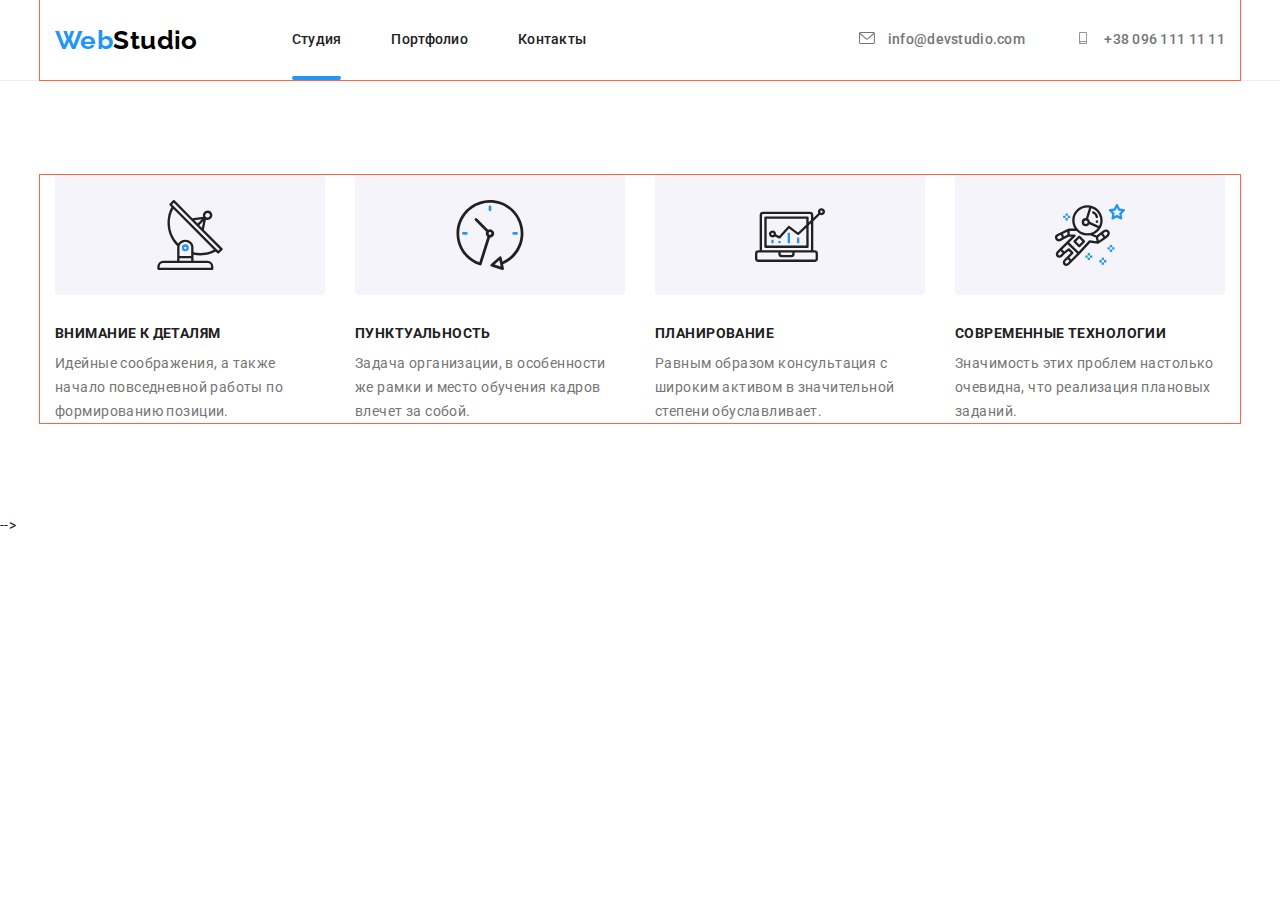
==== commit e182d4ef: "mob-menu margins had been changed" ====
--- a/index.html
+++ b/index.html
@@ -246,7 +246,7 @@
 -->
 
         <!--секція з основною інформацією про веб-студію АДАПТОВАНО-->
-<!--
+
         <section class="description">
             
             <div class="container">
--- a/css/main.min.css
+++ b/css/main.min.css
@@ -1 +1 @@
-body{font-family:Roboto,san-serif;color:#212121;font-size:14px;background-color:#fff;letter-spacing:.03em}p,h1,h2,h3,h4,h5,h6{margin:0}* .list{padding:0;margin:0;list-style-type:none}.link{text-decoration:none}img{display:block;max-width:100%;width:100%;height:auto}.visually-hidden{position:absolute;width:1px;height:1px;margin:-1px;border:0;padding:0;white-space:nowrap;-webkit-clip-path:inset(100%);clip-path:inset(100%);clip:rect(0 0 0 0);overflow:hidden}.container{outline:1px solid tomato;padding-left:15px;padding-right:15px;margin-left:auto;margin-right:auto}@media screen and (min-width: 480px){.container{width:480px}}@media screen and (min-width: 768px){.container{width:768px}}@media screen and (min-width: 1200px){.container{width:1200px}}.logo-text{font-family:Raleway;font-weight:700;font-size:24px;line-height:1.1741666667;color:#2196f3}@media screen and (min-width: 1200px){.logo-text{font-size:26px;line-height:1.1738461538}}.logo-text:focus{outline-color:rgba(0,0,0,0)}.logo-text--header{color:#000}.logo-text--footer{color:#fff}.logo-text--footer:focus{outline-color:rgba(0,0,0,0)}header{position:relative;border-bottom-width:1px;border-bottom-style:solid;border-bottom-color:#ececec}.container--header{padding-top:10px;padding-bottom:10px}@media screen and (min-width: 1200px){.container--header{display:-webkit-box;display:-ms-flexbox;display:flex;padding-top:0px;padding-bottom:0px;padding-left:15px;padding-right:15px;-webkit-box-align:center;-ms-flex-align:center;align-items:center}}.header-menu__max-width-767{display:-webkit-box;display:-ms-flexbox;display:flex;-webkit-box-align:center;-ms-flex-align:center;align-items:center;-webkit-box-pack:justify;-ms-flex-pack:justify;justify-content:space-between;min-height:60px;width:100%}@media screen and (min-width: 768px){.header-menu__max-width-767{display:none}}.menu-button{display:-webkit-inline-box;display:-ms-inline-flexbox;display:inline-flex;margin:0;padding:0;border:none;background-color:rgba(0,0,0,0);z-index:1;fill:#212121;-webkit-transition:color 250ms cubic-bezier(0.4, 0, 0.2, 1);transition:color 250ms cubic-bezier(0.4, 0, 0.2, 1)}.menu-button:hover,.menu-button:focus{fill:#2196f3}.menu-button .icon-cross{display:none}.menu-button.is-open .icon-cross{display:block}.menu-button.is-open .icon-menu{display:none}.menu-container{display:none}.menu-container.is-open{position:absolute;top:0;left:0;overflow-y:scroll;display:-webkit-box;display:-ms-flexbox;display:flex;-webkit-box-orient:vertical;-webkit-box-direction:normal;-ms-flex-direction:column;flex-direction:column;-webkit-box-pack:justify;-ms-flex-pack:justify;justify-content:space-between;padding:40px 48px;background-color:#fff;height:100vh;width:100vw;font-weight:500;letter-spacing:.02em;text-align:start}.mob-header-contacts{display:-webkit-box;display:-ms-flexbox;display:flex;-webkit-box-orient:vertical;-webkit-box-direction:normal;-ms-flex-direction:column;flex-direction:column;-webkit-box-pack:justify;-ms-flex-pack:justify;justify-content:space-between}.mob-nav-list{display:-webkit-box;display:-ms-flexbox;display:flex;-webkit-box-orient:vertical;-webkit-box-direction:normal;-ms-flex-direction:column;flex-direction:column}.mob-nav-list__item+.mob-nav-list__item{margin-top:32px}.mob-nav__link{font-size:40px;line-height:1.172;color:#212121}.mob-nav__link:hover,.mob-nav__link:focus{color:#2196f3}.mob-nav__link--current{color:#2196f3}.mob-header-contacts{display:block}.mob-header-contacts-list__item+.mob-header-contacts-list__item{margin-top:32px}.mob-header__tel-link{font-size:34px;line-height:1.1717647059;color:#2196f3}.mob-header__email-link{font-size:24px;line-height:1.1720833333;color:#757575}.mob-header__email-link:hover{color:#2196f3}.mob-header-soc-links-list{display:-webkit-box;display:-ms-flexbox;display:flex;margin-top:64px}.mob-header-soc-links__item:not(:last-child){border-right:1px solid rgba(33,33,33,.2)}.mob-soc-link{padding-right:10px;padding-left:10px;font-size:18px;line-height:1.2222222222;color:#2196f3}.mob-soc-link:first-child{padding-right:10px}.header-menu__min-width-768{display:-webkit-box;display:-ms-flexbox;display:flex;-webkit-box-align:center;-ms-flex-align:center;align-items:center;-webkit-box-pack:justify;-ms-flex-pack:justify;justify-content:space-between;min-height:60px;width:100%}@media screen and (max-width: 767px){.header-menu__min-width-768{display:none}}@media screen and (min-width: 1200px){.header__link{position:relative;display:block;padding-top:32px;padding-bottom:32px;font-weight:500;line-height:1.14;color:#212121;letter-spacing:.02em;-webkit-transition:color 250ms cubic-bezier(0.4, 0, 0.2, 1);transition:color 250ms cubic-bezier(0.4, 0, 0.2, 1)}}.header__link:hover{color:#2196f3}.header__link:focus{outline:none;color:#2196f3}.header__link--contact{color:#757575}.header__link--contact:hover{color:#2196f3}.header__link--contact:focus{outline:none;color:#2196f3}.header__link--current{color:#2196f3}.header__link--current:focus{outline-color:rgba(0,0,0,0)}@media screen and (min-width: 1200px){.underline::after,.header__link--current::after{content:"";position:absolute;bottom:0;display:block;width:100%;height:4px;border-radius:2px;background-color:#2196f3}}.site-menu{display:-webkit-box;display:-ms-flexbox;display:flex;-webkit-box-align:center;-ms-flex-align:center;align-items:center}.main-nav-list{display:-webkit-box;display:-ms-flexbox;display:flex;margin-left:94px}.main-nav-list__item+.main-nav-list__item{margin-left:50px}@media screen and (min-width: 1200px){.header-contacts-list{display:-webkit-box;display:-ms-flexbox;display:flex;margin-left:auto}}.header-contacts-list__item+.header-contacts-list__item{margin-left:50px}.header-contacts-list__icon{margin-right:10px;fill:currentColor;-webkit-transition:fill 250ms cubic-bezier(0.4, 0, 0.2, 1);transition:fill 250ms cubic-bezier(0.4, 0, 0.2, 1)}.header-contacts-list__icon:hover,.header-contacts-list__icon:focus{fill:currentColor}.section-title{text-align:center;margin-bottom:30px;font-size:24px;line-height:1.1666666667}@media screen and (min-width: 480px){.section-title{font-size:28px;line-height:1.1717857143}}@media screen and (min-width: 1200px){.section-title{margin-bottom:50px;font-size:36px;line-height:1.1719444444}}.hero{padding-top:200px;padding-bottom:200px;background-color:#2f303a;text-align:center}.overlay{max-width:1600px;height:600px;margin-right:auto;margin-left:auto;background-image:-webkit-gradient(linear, left top, right top, from(rgba(47, 48, 58, 0.4)), to(rgba(47, 48, 58, 0.4))),url(../images/overlay-image.jpg);background-image:linear-gradient(to right, rgba(47, 48, 58, 0.4), rgba(47, 48, 58, 0.4)),url(../images/overlay-image.jpg);background-size:cover;background-position:center;background-repeat:no-repeat}.hero-title{width:696px;margin-top:0;margin-bottom:30px;margin-right:auto;margin-left:auto;color:#fff;font-weight:900;font-size:44px;line-height:1.36;letter-spacing:.06em;text-transform:uppercase}.hero-btn{min-width:200px;border:none;border-radius:4px;background-color:#2196f3;padding-top:10px;padding-bottom:10px;padding-right:10px;padding-left:10px;margin-top:0;margin-bottom:0;margin-right:auto;margin-left:auto;font-weight:700;font-size:16px;line-height:1.88;letter-spacing:.06em;color:#fff;cursor:pointer}.backdrop{position:fixed;top:0;left:0;width:100%;height:100%;background-color:rgba(0,0,0,.2);opacity:1;-webkit-transition:opacity 250ms cubic-bezier(0.4, 0, 0.2, 1);transition:opacity 250ms cubic-bezier(0.4, 0, 0.2, 1)}.backdrop.is-hidden{opacity:0;pointer-events:none}.modal{position:absolute;top:50%;left:50%;-webkit-transform:translate(-50%, -50%) scale(1);transform:translate(-50%, -50%) scale(1);width:528px;height:581px;padding:40px;border-radius:4px;background-color:#fff;-webkit-transition:-webkit-transform 250ms cubic-bezier(0.4, 0, 0.2, 1);transition:-webkit-transform 250ms cubic-bezier(0.4, 0, 0.2, 1);transition:transform 250ms cubic-bezier(0.4, 0, 0.2, 1);transition:transform 250ms cubic-bezier(0.4, 0, 0.2, 1), -webkit-transform 250ms cubic-bezier(0.4, 0, 0.2, 1)}.backdrop.is-hidden .modal{-webkit-transform:translate(-50%, -50%) scale(0.8);transform:translate(-50%, -50%) scale(0.8)}.close-modal-btn{position:absolute;top:8px;right:8px;width:30px;height:30px;border-radius:50%;border:1px solid rgba(0,0,0,.1);background-color:rgba(0,0,0,0);fill:#000;cursor:pointer;-webkit-transition:fill 250ms cubic-bezier(0.4, 0, 0.2, 1),outline 250ms cubic-bezier(0.4, 0, 0.2, 1);transition:fill 250ms cubic-bezier(0.4, 0, 0.2, 1),outline 250ms cubic-bezier(0.4, 0, 0.2, 1)}.close-modal-btn:hover,.close-modal-btn:focus{fill:#2196f3;outline:rgba(0,0,0,0)}.modal-title{margin-bottom:12px;font-weight:700;font-size:20px;line-height:1.15}.form-field{position:relative;margin-bottom:10px;display:-webkit-box;display:-ms-flexbox;display:flex;-webkit-box-orient:vertical;-webkit-box-direction:normal;-ms-flex-direction:column;flex-direction:column}.form-label{margin-right:auto;margin-bottom:4px;font-weight:400;font-size:12px;line-height:1.1666666667;letter-spacing:.01em;color:#757575}.input-icon-container{position:relative}.form-input{display:block;width:100%;height:40px;padding-right:12px;padding-left:30px;border:1px solid rgba(33,33,33,.2);border-radius:4px;cursor:pointer;-webkit-transition:border-color 250ms cubic-bezier(0.4, 0, 0.2, 1),outline 250ms cubic-bezier(0.4, 0, 0.2, 1);transition:border-color 250ms cubic-bezier(0.4, 0, 0.2, 1),outline 250ms cubic-bezier(0.4, 0, 0.2, 1)}.form-input:hover,.form-input:focus{border-color:#2196f3;outline:rgba(0,0,0,0)}.form-input:focus:not(:-moz-placeholder-shown){border-color:#2196f3;outline:rgba(0,0,0,0)}.form-input:focus:not(:-ms-input-placeholder){border-color:#2196f3;outline:rgba(0,0,0,0)}.form-input:focus:not(:placeholder-shown){border-color:#2196f3;outline:rgba(0,0,0,0)}.form-icon{position:absolute;top:50%;-webkit-transform:translateY(-50%);transform:translateY(-50%);left:11px;fill:#212121;-webkit-transition:fill 250ms cubic-bezier(0.4, 0, 0.2, 1);transition:fill 250ms cubic-bezier(0.4, 0, 0.2, 1)}.form-input:hover+.form-icon,.form-input:focus+.form-icon{fill:#2196f3}.comment{display:block;width:100%;height:120px;padding:12px 16px;resize:none;border:1px solid rgba(33,33,33,.2);border-radius:4px;cursor:pointer;-webkit-transition:border-color 250ms cubic-bezier(0.4, 0, 0.2, 1),outline 250ms cubic-bezier(0.4, 0, 0.2, 1);transition:border-color 250ms cubic-bezier(0.4, 0, 0.2, 1),outline 250ms cubic-bezier(0.4, 0, 0.2, 1)}.comment:hover,.comment:focus{border-color:#2196f3;outline:rgba(0,0,0,0)}.comment:focus:not(:-moz-placeholder-shown){border-color:#2196f3;outline:rgba(0,0,0,0)}.comment:focus:not(:-ms-input-placeholder){border-color:#2196f3;outline:rgba(0,0,0,0)}.comment:focus:not(:placeholder-shown){border-color:#2196f3;outline:rgba(0,0,0,0)}.comment:placeholder{font-weight:400;font-size:14px;line-height:1.1428571429;letter-spacing:.01em;color:rgba(117,117,117,.5)}.checkbox-label{display:-webkit-box;display:-ms-flexbox;display:flex;-webkit-box-pack:center;-ms-flex-pack:center;justify-content:center;-webkit-box-align:center;-ms-flex-align:center;align-items:center;margin-right:auto;margin-left:auto;margin-top:20px;margin-bottom:30px;font-weight:400;line-height:1.7142857143;color:#757575}.checkbox{position:absolute;width:1px;height:1px;margin:-1px;border:0;padding:0;white-space:nowrap;-webkit-clip-path:inset(100%);clip-path:inset(100%);clip:rect(0 0 0 0);overflow:hidden}.checkbox-icon{margin-right:8px;fill:#fff;border:2px solid #212121;border-radius:2px;-webkit-transition:border-color 250ms cubic-bezier(0.4, 0, 0.2, 1),background-color 250ms cubic-bezier(0.4, 0, 0.2, 1);transition:border-color 250ms cubic-bezier(0.4, 0, 0.2, 1),background-color 250ms cubic-bezier(0.4, 0, 0.2, 1)}.checkbox:checked~.checkbox-icon{border-color:#2196f3;background-color:#2196f3}.checkbox-link{-webkit-text-decoration-line:underline;text-decoration-line:underline;color:#2196f3}.submit-btn{-webkit-box-sizing:border-box;box-sizing:border-box;min-width:200px;border:none;border-radius:4px;background-color:#2196f3;padding-top:10px;padding-bottom:10px;padding-right:10px;padding-left:10px;margin-top:0;margin-bottom:0;margin-right:auto;margin-left:auto;font-weight:700;font-size:16px;line-height:1.88;letter-spacing:.06em;color:#fff;text-align:center;cursor:pointer;-webkit-transition:shadow 250ms cubic-bezier(0.4, 0, 0.2, 1);transition:shadow 250ms cubic-bezier(0.4, 0, 0.2, 1)}.submit-btn:hover,.submit-btn:focus{-webkit-box-shadow:0px 4px 4px rgba(0,0,0,.15);box-shadow:0px 4px 4px rgba(0,0,0,.15)}@media screen and (min-width: 480px){.description{padding-top:60px;padding-bottom:60px}}@media screen and (min-width: 1200px){.description{padding-top:94px;padding-bottom:94px}}.description-list{display:-webkit-box;display:-ms-flexbox;display:flex;-ms-flex-wrap:wrap;flex-wrap:wrap;gap:30px}@media screen and (min-width: 768px){.description-list{margin-left:-30px}}@media screen and (min-width: 320px)and (max-width: 479px){.description-item{min-width:290px}}@media screen and (min-width: 480px){.description-item{max-width:450px}}@media screen and (min-width: 768px){.description-item{-ms-flex-preferred-size:calc((100% - 60px)/2);flex-basis:calc((100% - 60px)/2)}}@media screen and (min-width: 768px)and (max-width: 1199px){.description-item:nth-child(2n+1){margin-left:30px}}@media screen and (min-width: 1200px){.description-item{-ms-flex-preferred-size:calc((100% - 120px)/4);flex-basis:calc((100% - 120px)/4)}.description-item:first-child{margin-left:30px}}.description-icon-space{display:-webkit-box;display:-ms-flexbox;display:flex;padding-top:25px;padding-bottom:25px;margin-bottom:15px;-webkit-box-pack:center;-ms-flex-pack:center;justify-content:center;border-radius:4px;background-color:#f5f4fa}@media screen and (min-width: 480px){.description-icon-space{margin-bottom:30px}}.description-title{margin-top:0;margin-bottom:10px;margin-right:auto;margin-left:auto;text-transform:uppercase;text-align:center;font-size:12px;line-height:1.1666666667}@media screen and (min-width: 480px){.description-title{font-size:14px;line-height:1.1721428571}}@media screen and (min-width: 768px){.description-title{text-align:start}}.description-text{width:100%;color:#757575;margin-bottom:0;font-size:12px;line-height:1.6666666667;text-align:center}@media screen and (min-width: 480px){.description-text{font-size:14px;line-height:1.7142857143;text-align:start}}.info{display:block;padding-bottom:94px}@media screen and (max-width: 1199px){.info{display:none}}.info-list{display:-webkit-box;display:-ms-flexbox;display:flex}.info-list__item{position:relative}.info-list__item+.info-list__item{margin-left:30px}.info-list__item-title{position:absolute;bottom:0;width:100%;padding-top:27px;padding-bottom:27px;font-weight:700;line-height:1.17;text-transform:uppercase;text-align:center;color:#fff;background-color:rgba(47,48,58,.8)}.team{background-color:#f5f4fa;text-align:center}@media screen and (min-width: 480px){.team{padding-top:60px;padding-bottom:60px}}@media screen and (min-width: 1200px){.team{padding-top:94px;padding-bottom:94px}}.team-list{display:-webkit-box;display:-ms-flexbox;display:flex;-ms-flex-wrap:wrap;flex-wrap:wrap;gap:30px}@media screen and (min-width: 768px){.team-list{margin-left:-30px}}.team-list__item{-webkit-box-shadow:0px 1px 3px rgba(0,0,0,.12),0px 1px 1px rgba(0,0,0,.14),0px 2px 1px rgba(0,0,0,.2);box-shadow:0px 1px 3px rgba(0,0,0,.12),0px 1px 1px rgba(0,0,0,.14),0px 2px 1px rgba(0,0,0,.2);background-color:#fff;border-radius:0px 0px 4px 4px}@media screen and (min-width: 320px)and (max-width: 479px){.team-list__item{min-width:290px}}@media screen and (min-width: 480px){.team-list__item{max-width:450px}}@media screen and (min-width: 768px){.team-list__item{-ms-flex-preferred-size:calc((100% - 60px)/2);flex-basis:calc((100% - 60px)/2)}}@media screen and (min-width: 768px)and (max-width: 1199px){.team-list__item:nth-child(2n+1){margin-left:30px}}@media screen and (min-width: 1200px){.team-list__item{-ms-flex-preferred-size:calc((100% - 120px)/4);flex-basis:calc((100% - 120px)/4)}.team-list__item:first-child{margin-left:30px}}.team-list__item-border{padding-top:15px;padding-bottom:15px}@media screen and (min-width: 480px){.team-list__item-border{padding-top:30px;padding-bottom:30px}}.team-list__item-name{margin-bottom:10px;font-weight:500;font-size:20px;line-height:1.2}@media screen and (min-width: 480px){.team-list__item-name{font-size:16px;line-height:1.171875}}.team-list__item-position{margin-bottom:16px;color:#757575;font-size:20px;line-height:1.2}@media screen and (min-width: 480px){.team-list__item-position{margin-bottom:16px;font-size:16px;line-height:1.19}}.social-icon-list{display:-webkit-box;display:-ms-flexbox;display:flex;-webkit-box-pack:center;-ms-flex-pack:center;justify-content:center;margin-left:auto;margin-right:auto}.social-icon-area{width:44px;height:44px}.social-icon-area+.social-icon-area{margin-left:10px}.social-link{display:-webkit-box;display:-ms-flexbox;display:flex;-webkit-box-pack:center;-ms-flex-pack:center;justify-content:center;-webkit-box-align:center;-ms-flex-align:center;align-items:center;width:100%;height:100%;border-radius:50%;background-color:#fff;-webkit-transition:background-color 250ms cubic-bezier(0.4, 0, 0.2, 1);transition:background-color 250ms cubic-bezier(0.4, 0, 0.2, 1)}.social-link:hover,.social-link:focus{background-color:#2196f3}.social-link--footer{background-color:rgba(255,255,255,.1)}.social-icon{fill:#afb1b8;-webkit-transition:fill 250ms cubic-bezier(0.4, 0, 0.2, 1);transition:fill 250ms cubic-bezier(0.4, 0, 0.2, 1)}.social-link:hover .social-icon,.social-link:focus .social-icon{fill:#fff}.social-icon--footer{fill:#fff}@media screen and (min-width: 480px){.container--clients{padding-top:60px;padding-bottom:60px}}@media screen and (min-width: 1200px){.container--clients{padding-top:94px;padding-bottom:94px}}.clients-list{display:-webkit-box;display:-ms-flexbox;display:flex;-ms-flex-wrap:wrap;flex-wrap:wrap;gap:30px}@media screen and (min-width: 480px){.clients-list{margin-left:-30px}}.clients-list__item{background-color:#fff}@media screen and (min-width: 320px)and (max-width: 479px){.clients-list__item{min-width:290px;margin-left:auto;margin-right:auto}}@media screen and (min-width: 480px){.clients-list__item{-ms-flex-preferred-size:calc((100% - 60px)/2);flex-basis:calc((100% - 60px)/2)}}@media screen and (min-width: 480px)and (max-width: 767px){.clients-list__item:nth-child(2n+1){margin-left:30px}}@media screen and (min-width: 768px){.clients-list__item{-ms-flex-preferred-size:calc((100% - 90px)/3);flex-basis:calc((100% - 90px)/3)}}@media screen and (min-width: 768px)and (max-width: 1199px){.clients-list__item:nth-child(3n+1){margin-left:30px}}@media screen and (min-width: 1200px){.clients-list__item{-ms-flex-preferred-size:calc((100% - 180px)/6);flex-basis:calc((100% - 180px)/6)}.clients-list__item:first-child{margin-left:30px}}.clients-list__item-link{display:-webkit-box;display:-ms-flexbox;display:flex;-webkit-box-pack:center;-ms-flex-pack:center;justify-content:center;-webkit-box-align:center;-ms-flex-align:center;align-items:center;width:100%;height:100%;border:1px solid #afb1b8;border-radius:4px;background-color:#fff;-webkit-transition:border 250ms cubic-bezier(0.4, 0, 0.2, 1);transition:border 250ms cubic-bezier(0.4, 0, 0.2, 1)}.clients-list__item-link:hover,.clients-list__item-link:focus{border:1px solid #2196f3}.clients-list__item-icon{fill:#afb1b8;-webkit-transition:fill 250ms cubic-bezier(0.4, 0, 0.2, 1);transition:fill 250ms cubic-bezier(0.4, 0, 0.2, 1)}.clients-list__item-link:hover .clients-list__item-icon,.clients-list__item-link:focus .clients-list__item-icon{fill:#2196f3;outline:rgba(0,0,0,0)}.footer-section{padding-top:60px;padding-bottom:60px;background-color:#2f303a}.container--footer{display:-webkit-box;display:-ms-flexbox;display:flex;-webkit-box-orient:vertical;-webkit-box-direction:normal;-ms-flex-direction:column;flex-direction:column;-webkit-box-align:center;-ms-flex-align:center;align-items:center}@media screen and (min-width: 768px)and (max-width: 1199px){.container--footer{padding-right:0;padding-left:0;-ms-flex-wrap:wrap;flex-wrap:wrap;-webkit-box-orient:horizontal;-webkit-box-direction:normal;-ms-flex-direction:row;flex-direction:row;-webkit-box-pack:center;-ms-flex-pack:center;justify-content:center;-webkit-box-align:start;-ms-flex-align:start;align-items:flex-start}}@media screen and (min-width: 1200px){.container--footer{position:relative;-webkit-box-orient:horizontal;-webkit-box-direction:normal;-ms-flex-direction:row;flex-direction:row;-webkit-box-align:start;-ms-flex-align:start;align-items:flex-start}}.footer-contacts{text-align:center}@media screen and (min-width: 768px)and (max-width: 1199px){.footer-contacts{-ms-flex-preferred-size:50%;flex-basis:50%}}@media screen and (min-width: 1200px){.footer-contacts{text-align:start}}#contacts{display:block;margin-top:20px;padding:0;font-style:normal}.contacts__item+.contacts__item{margin-top:8px}@media screen and (min-width: 1200px){.contacts__item+.contacts__item{margin-top:9px}}.contacts__post-address{display:inline-block;line-height:1.5;color:#fff;-webkit-transition:color 250ms cubic-bezier(0.4, 0, 0.2, 1);transition:color 250ms cubic-bezier(0.4, 0, 0.2, 1)}.contacts__post-address:hover{color:#2196f3}.contacts__post-address:focus{outline-color:rgba(0,0,0,0);color:#2196f3}.contacts__title{line-height:1.5;color:rgba(255,255,255,.6);-webkit-transition:color 250ms cubic-bezier(0.4, 0, 0.2, 1);transition:color 250ms cubic-bezier(0.4, 0, 0.2, 1)}.contacts__title:hover{color:#2196f3}.contacts__title:focus{outline-color:rgba(0,0,0,0);color:#2196f3}.footer-soc-link-block{display:-webkit-box;display:-ms-flexbox;display:flex;-webkit-box-orient:vertical;-webkit-box-direction:normal;-ms-flex-direction:column;flex-direction:column;-webkit-box-pack:start;-ms-flex-pack:start;justify-content:flex-start;margin-top:60px}@media screen and (min-width: 768px)and (max-width: 1199px){.footer-soc-link-block{-ms-flex-preferred-size:50%;flex-basis:50%;margin-top:5px}}@media screen and (min-width: 1200px){.footer-soc-link-block{padding-top:12px;margin-top:0px;margin-left:70px;margin-bottom:0}}.footer-title{margin-bottom:20px;text-transform:uppercase;color:#fff;font-weight:700;line-height:1.1721428571;text-align:center}@media screen and (min-width: 1200px){.footer-title{text-align:start}}.subscribe-form{display:-webkit-box;display:-ms-flexbox;display:flex;-webkit-box-orient:vertical;-webkit-box-direction:normal;-ms-flex-direction:column;flex-direction:column;-webkit-box-pack:center;-ms-flex-pack:center;justify-content:center;margin-top:60px}@media screen and (min-width: 1200px){.subscribe-form{display:block;margin-top:12px;position:absolute;right:15px}}.subscribe-form__label{display:block;margin-bottom:20px;font-weight:700;line-height:16px;text-transform:uppercase;color:#fff;text-align:center}@media screen and (min-width: 1200px){.subscribe-form__label{text-align:start}}.subscribe-form__input{min-width:290px;margin-bottom:20px;padding:14px 16px;border:1px solid rgba(255,255,255,.3);border-radius:4px;background-color:rgba(0,0,0,0);font-weight:400;font-size:16px;line-height:1.25;color:rgba(255,255,255,.6)}@media screen and (min-width: 480px){.subscribe-form__input{min-width:450px}}@media screen and (min-width: 1200px){.subscribe-form__input{min-width:358px;margin-right:12px;margin-bottom:0}}.subscribe-form__btn{-webkit-box-sizing:border-box;box-sizing:border-box;min-width:200px;border:none;border-radius:4px;background-color:#2196f3;padding-top:10px;padding-bottom:10px;padding-right:10px;padding-left:10px;margin-top:0;margin-bottom:0;margin-right:auto;margin-left:auto;font-weight:700;font-size:16px;line-height:1.88;letter-spacing:.06em;color:#fff;text-align:center;cursor:pointer}.subscribe-form__icon{display:inline-block;vertical-align:middle;margin-left:10px;fill:currentColor}.portfolio{padding-top:60px;padding-bottom:60px}@media screen and (min-width: 1200px){.portfolio{padding-top:94px;padding-bottom:94px}}.filter-button-list{display:-webkit-box;display:-ms-flexbox;display:flex;-ms-flex-wrap:wrap;flex-wrap:wrap;-webkit-box-pack:center;-ms-flex-pack:center;justify-content:center;-webkit-column-gap:8px;-moz-column-gap:8px;column-gap:8px;row-gap:15px;margin-bottom:40px}@media screen and (min-width: 480px){.filter-button-list{-webkit-box-pack:start;-ms-flex-pack:start;justify-content:flex-start}}@media screen and (min-width: 768px){.filter-button-list{margin-bottom:30px;-ms-flex-wrap:nowrap;flex-wrap:nowrap;-webkit-box-pack:center;-ms-flex-pack:center;justify-content:center}}@media screen and (min-width: 1200px){.filter-button-list{margin-bottom:50px}}.filter-button-list__button{padding:6px 22px;font-family:inherit;font-weight:500;font-size:16px;line-height:1.62;border:rgba(0,0,0,0);border-radius:4px;background-color:#f5f4fa;cursor:pointer;-webkit-transition:background-color 250ms cubic-bezier(0.4, 0, 0.2, 1),color 250ms cubic-bezier(0.4, 0, 0.2, 1);transition:background-color 250ms cubic-bezier(0.4, 0, 0.2, 1),color 250ms cubic-bezier(0.4, 0, 0.2, 1)}.filter-button-list__button:hover{background-color:#2196f3;color:#fff;-webkit-filter:drop-shadow(0px 4px 4px rgba(0, 0, 0, 0.25));filter:drop-shadow(0px 4px 4px rgba(0, 0, 0, 0.25))}.filter-button-list__button:focus{background-color:#2196f3;color:#fff;outline-color:rgba(0,0,0,0);-webkit-filter:drop-shadow(0px 4px 4px rgba(0, 0, 0, 0.25));filter:drop-shadow(0px 4px 4px rgba(0, 0, 0, 0.25))}.filter-button-list__button--active{background-color:#2196f3;color:#fff}.portfolio-list{display:-webkit-box;display:-ms-flexbox;display:flex;-ms-flex-wrap:wrap;flex-wrap:wrap;gap:30px;cursor:pointer;-webkit-box-pack:center;-ms-flex-pack:center;justify-content:center}.portfolio-list__item-link{display:block;color:inherit;-webkit-transition:-webkit-box-shadow 250ms cubic-bezier(0.4, 0, 0.2, 1);transition:-webkit-box-shadow 250ms cubic-bezier(0.4, 0, 0.2, 1);transition:box-shadow 250ms cubic-bezier(0.4, 0, 0.2, 1);transition:box-shadow 250ms cubic-bezier(0.4, 0, 0.2, 1), -webkit-box-shadow 250ms cubic-bezier(0.4, 0, 0.2, 1)}.portfolio-list__item-link:hover,.portfolio-list__item-link:focus{-webkit-box-shadow:0px 1px 1px rgba(0,0,0,.12),0px 4px 4px rgba(0,0,0,.06),1px 4px 6px rgba(0,0,0,.16);box-shadow:0px 1px 1px rgba(0,0,0,.12),0px 4px 4px rgba(0,0,0,.06),1px 4px 6px rgba(0,0,0,.16)}@media screen and (min-width: 320px)and (max-width: 479px){.portfolio-list__item-link{min-width:290px}}@media screen and (min-width: 480px){.portfolio-list__item-link{max-width:450px}}@media screen and (min-width: 768px){.portfolio-list__item-link{-ms-flex-preferred-size:calc((100% - 60px)/2);flex-basis:calc((100% - 60px)/2)}}.portfolio-list__item-img-thumb{position:relative;overflow:hidden}.portfolio-list__item-thumb-descr{position:absolute;bottom:0;width:100%;height:100%;display:-webkit-box;display:-ms-flexbox;display:flex;-webkit-box-align:center;-ms-flex-align:center;align-items:center;padding:24px;font-style:normal;font-weight:400;font-size:18px;line-height:156%;color:#fff;background-color:rgba(33,150,243,.9);-webkit-transform:translateY(100%);transform:translateY(100%);-webkit-transition:opacity 250ms cubic-bezier(0.4, 0, 0.2, 1),-webkit-transform 250ms cubic-bezier(0.4, 0, 0.2, 1);transition:opacity 250ms cubic-bezier(0.4, 0, 0.2, 1),-webkit-transform 250ms cubic-bezier(0.4, 0, 0.2, 1);transition:transform 250ms cubic-bezier(0.4, 0, 0.2, 1),opacity 250ms cubic-bezier(0.4, 0, 0.2, 1);transition:transform 250ms cubic-bezier(0.4, 0, 0.2, 1),opacity 250ms cubic-bezier(0.4, 0, 0.2, 1),-webkit-transform 250ms cubic-bezier(0.4, 0, 0.2, 1);opacity:0}.portfolio-list__item-link:hover .portfolio-list__item-thumb-descr,.portfolio-list__item-link:focus .portfolio-list__item-thumb-descr{-webkit-transform:translateY(0);transform:translateY(0);opacity:1}.portfolio-list__item-title-border{padding-top:20px;padding-bottom:20px;padding-right:24px;padding-left:24px;border:1px solid #eee;border-top:none}.portfolio-list__item-title{margin-bottom:4px;font-size:18px;line-height:2;letter-spacing:.06em}.portfolio-list__item-description{margin:0;color:#757575;font-size:16px;line-height:1.875}/*# sourceMappingURL=main.min.css.map */+body{font-family:Roboto,san-serif;color:#212121;font-size:14px;background-color:#fff;letter-spacing:.03em}p,h1,h2,h3,h4,h5,h6{margin:0}* .list{padding:0;margin:0;list-style-type:none}.link{text-decoration:none}img{display:block;max-width:100%;width:100%;height:auto}.visually-hidden{position:absolute;width:1px;height:1px;margin:-1px;border:0;padding:0;white-space:nowrap;-webkit-clip-path:inset(100%);clip-path:inset(100%);clip:rect(0 0 0 0);overflow:hidden}.container{outline:1px solid tomato;padding-left:15px;padding-right:15px;margin-left:auto;margin-right:auto}@media screen and (min-width: 480px){.container{width:480px}}@media screen and (min-width: 768px){.container{width:768px}}@media screen and (min-width: 1200px){.container{width:1200px}}.logo-text{font-family:Raleway;font-weight:700;font-size:24px;line-height:1.1741666667;color:#2196f3}@media screen and (min-width: 1200px){.logo-text{font-size:26px;line-height:1.1738461538}}.logo-text:focus{outline-color:rgba(0,0,0,0)}.logo-text--header{color:#000}.logo-text--footer{color:#fff}.logo-text--footer:focus{outline-color:rgba(0,0,0,0)}header{position:relative;border-bottom-width:1px;border-bottom-style:solid;border-bottom-color:#ececec}.container--header{padding-top:10px;padding-bottom:10px}@media screen and (min-width: 1200px){.container--header{display:-webkit-box;display:-ms-flexbox;display:flex;padding-top:0px;padding-bottom:0px;padding-left:15px;padding-right:15px;-webkit-box-align:center;-ms-flex-align:center;align-items:center}}.header-menu__max-width-767{display:-webkit-box;display:-ms-flexbox;display:flex;-webkit-box-align:center;-ms-flex-align:center;align-items:center;-webkit-box-pack:justify;-ms-flex-pack:justify;justify-content:space-between;min-height:60px;width:100%}@media screen and (min-width: 768px){.header-menu__max-width-767{display:none}}.menu-button{display:-webkit-inline-box;display:-ms-inline-flexbox;display:inline-flex;margin:0;padding:0;border:none;background-color:rgba(0,0,0,0);cursor:pointer;z-index:3;fill:#212121;-webkit-transition:color 250ms cubic-bezier(0.4, 0, 0.2, 1);transition:color 250ms cubic-bezier(0.4, 0, 0.2, 1)}.menu-button:hover,.menu-button:focus{fill:#2196f3}.menu-button .icon-cross{display:none}.menu-button.is-open .icon-cross{display:block}.menu-button.is-open .icon-menu{display:none}.menu-container{display:none}.menu-container.is-open{position:fixed;top:0;left:0;overflow:auto;z-index:2;display:-webkit-box;display:-ms-flexbox;display:flex;-webkit-box-orient:vertical;-webkit-box-direction:normal;-ms-flex-direction:column;flex-direction:column;-webkit-box-pack:justify;-ms-flex-pack:justify;justify-content:space-between;padding:40px 48px;background-color:#fff;height:100vh;width:100vw;font-weight:500;letter-spacing:.02em;text-align:start}.mob-header-contacts{display:-webkit-box;display:-ms-flexbox;display:flex;-webkit-box-orient:vertical;-webkit-box-direction:normal;-ms-flex-direction:column;flex-direction:column}.mob-nav-list{display:-webkit-box;display:-ms-flexbox;display:flex;-webkit-box-orient:vertical;-webkit-box-direction:normal;-ms-flex-direction:column;flex-direction:column;margin-bottom:60px}.mob-nav-list__item+.mob-nav-list__item{margin-top:20px}@media screen and (min-width: 480px){.mob-nav-list__item+.mob-nav-list__item{margin-top:32px}}.mob-nav__link{font-size:28px;line-height:1.1428571429;color:#212121}@media screen and (min-width: 480px){.mob-nav__link{font-size:40px;line-height:1.172}}.mob-nav__link:hover,.mob-nav__link:focus{color:#2196f3}.mob-nav__link--current{color:#2196f3}.mob-header-contacts{display:block}.mob-header-contacts-list__item+.mob-header-contacts-list__item{margin-top:20px}@media screen and (min-width: 480px){.mob-header-contacts-list__item+.mob-header-contacts-list__item{margin-top:32px}}.mob-header__tel-link{font-size:26px;line-height:1.1538461538;color:#2196f3}@media screen and (min-width: 480px){.mob-header__tel-link{font-size:34px;line-height:1.1717647059}}.mob-header__email-link{font-size:24px;line-height:1.1720833333;color:#757575}.mob-header__email-link:hover{color:#2196f3}.mob-header-soc-links-list{display:-webkit-box;display:-ms-flexbox;display:flex;-ms-flex-wrap:wrap;flex-wrap:wrap;-webkit-column-gap:15px;-moz-column-gap:15px;column-gap:15px;row-gap:20px;margin-top:50px}@media screen and (min-width: 480px){.mob-header-soc-links-list{-ms-flex-wrap:nowrap;flex-wrap:nowrap;margin-top:64px}}.mob-header-soc-links__item{padding-right:10px;padding-left:10px}.mob-header-soc-links__item:nth-child(n+1){padding-left:0}@media screen and (min-width: 480px){.mob-header-soc-links__item:not(:last-child){border-right:1px solid rgba(33,33,33,.2)}}.mob-soc-link{color:#2196f3;font-size:22px;line-height:1.1}@media screen and (min-width: 480px){.mob-soc-link{font-size:18px;line-height:1.2222222222}}.header-menu__min-width-768{display:-webkit-box;display:-ms-flexbox;display:flex;-webkit-box-align:center;-ms-flex-align:center;align-items:center;-webkit-box-pack:justify;-ms-flex-pack:justify;justify-content:space-between;min-height:60px;width:100%}@media screen and (max-width: 767px){.header-menu__min-width-768{display:none}}@media screen and (min-width: 1200px){.header__link{position:relative;display:block;padding-top:32px;padding-bottom:32px;font-weight:500;line-height:1.14;color:#212121;letter-spacing:.02em;-webkit-transition:color 250ms cubic-bezier(0.4, 0, 0.2, 1);transition:color 250ms cubic-bezier(0.4, 0, 0.2, 1)}}.header__link:hover{color:#2196f3}.header__link:focus{outline:none;color:#2196f3}.header__link--contact{color:#757575}.header__link--contact:hover{color:#2196f3}.header__link--contact:focus{outline:none;color:#2196f3}.header__link--current{color:#2196f3}.header__link--current:focus{outline-color:rgba(0,0,0,0)}@media screen and (min-width: 1200px){.underline::after,.header__link--current::after{content:"";position:absolute;bottom:0;display:block;width:100%;height:4px;border-radius:2px;background-color:#2196f3}}.site-menu{display:-webkit-box;display:-ms-flexbox;display:flex;-webkit-box-align:center;-ms-flex-align:center;align-items:center}.main-nav-list{display:-webkit-box;display:-ms-flexbox;display:flex;margin-left:94px}.main-nav-list__item+.main-nav-list__item{margin-left:50px}@media screen and (min-width: 1200px){.header-contacts-list{display:-webkit-box;display:-ms-flexbox;display:flex;margin-left:auto}}.header-contacts-list__item+.header-contacts-list__item{margin-left:50px}.header-contacts-list__icon{margin-right:10px;fill:currentColor;-webkit-transition:fill 250ms cubic-bezier(0.4, 0, 0.2, 1);transition:fill 250ms cubic-bezier(0.4, 0, 0.2, 1)}.header-contacts-list__icon:hover,.header-contacts-list__icon:focus{fill:currentColor}.section-title{text-align:center;margin-bottom:30px;font-size:24px;line-height:1.1666666667}@media screen and (min-width: 480px){.section-title{font-size:28px;line-height:1.1717857143}}@media screen and (min-width: 1200px){.section-title{margin-bottom:50px;font-size:36px;line-height:1.1719444444}}.hero{padding-top:200px;padding-bottom:200px;background-color:#2f303a;text-align:center}.overlay{max-width:1600px;height:600px;margin-right:auto;margin-left:auto;background-image:-webkit-gradient(linear, left top, right top, from(rgba(47, 48, 58, 0.4)), to(rgba(47, 48, 58, 0.4))),url(../images/overlay-image.jpg);background-image:linear-gradient(to right, rgba(47, 48, 58, 0.4), rgba(47, 48, 58, 0.4)),url(../images/overlay-image.jpg);background-size:cover;background-position:center;background-repeat:no-repeat}.hero-title{width:696px;margin-top:0;margin-bottom:30px;margin-right:auto;margin-left:auto;color:#fff;font-weight:900;font-size:44px;line-height:1.36;letter-spacing:.06em;text-transform:uppercase}.hero-btn{min-width:200px;border:none;border-radius:4px;background-color:#2196f3;padding-top:10px;padding-bottom:10px;padding-right:10px;padding-left:10px;margin-top:0;margin-bottom:0;margin-right:auto;margin-left:auto;font-weight:700;font-size:16px;line-height:1.88;letter-spacing:.06em;color:#fff;cursor:pointer}.backdrop{position:fixed;top:0;left:0;width:100%;height:100%;background-color:rgba(0,0,0,.2);opacity:1;-webkit-transition:opacity 250ms cubic-bezier(0.4, 0, 0.2, 1);transition:opacity 250ms cubic-bezier(0.4, 0, 0.2, 1)}.backdrop.is-hidden{opacity:0;pointer-events:none}.modal{position:absolute;top:50%;left:50%;-webkit-transform:translate(-50%, -50%) scale(1);transform:translate(-50%, -50%) scale(1);width:528px;height:581px;padding:40px;border-radius:4px;background-color:#fff;-webkit-transition:-webkit-transform 250ms cubic-bezier(0.4, 0, 0.2, 1);transition:-webkit-transform 250ms cubic-bezier(0.4, 0, 0.2, 1);transition:transform 250ms cubic-bezier(0.4, 0, 0.2, 1);transition:transform 250ms cubic-bezier(0.4, 0, 0.2, 1), -webkit-transform 250ms cubic-bezier(0.4, 0, 0.2, 1)}.backdrop.is-hidden .modal{-webkit-transform:translate(-50%, -50%) scale(0.8);transform:translate(-50%, -50%) scale(0.8)}.close-modal-btn{position:absolute;top:8px;right:8px;width:30px;height:30px;border-radius:50%;border:1px solid rgba(0,0,0,.1);background-color:rgba(0,0,0,0);fill:#000;cursor:pointer;-webkit-transition:fill 250ms cubic-bezier(0.4, 0, 0.2, 1),outline 250ms cubic-bezier(0.4, 0, 0.2, 1);transition:fill 250ms cubic-bezier(0.4, 0, 0.2, 1),outline 250ms cubic-bezier(0.4, 0, 0.2, 1)}.close-modal-btn:hover,.close-modal-btn:focus{fill:#2196f3;outline:rgba(0,0,0,0)}.modal-title{margin-bottom:12px;font-weight:700;font-size:20px;line-height:1.15}.form-field{position:relative;margin-bottom:10px;display:-webkit-box;display:-ms-flexbox;display:flex;-webkit-box-orient:vertical;-webkit-box-direction:normal;-ms-flex-direction:column;flex-direction:column}.form-label{margin-right:auto;margin-bottom:4px;font-weight:400;font-size:12px;line-height:1.1666666667;letter-spacing:.01em;color:#757575}.input-icon-container{position:relative}.form-input{display:block;width:100%;height:40px;padding-right:12px;padding-left:30px;border:1px solid rgba(33,33,33,.2);border-radius:4px;cursor:pointer;-webkit-transition:border-color 250ms cubic-bezier(0.4, 0, 0.2, 1),outline 250ms cubic-bezier(0.4, 0, 0.2, 1);transition:border-color 250ms cubic-bezier(0.4, 0, 0.2, 1),outline 250ms cubic-bezier(0.4, 0, 0.2, 1)}.form-input:hover,.form-input:focus{border-color:#2196f3;outline:rgba(0,0,0,0)}.form-input:focus:not(:-moz-placeholder-shown){border-color:#2196f3;outline:rgba(0,0,0,0)}.form-input:focus:not(:-ms-input-placeholder){border-color:#2196f3;outline:rgba(0,0,0,0)}.form-input:focus:not(:placeholder-shown){border-color:#2196f3;outline:rgba(0,0,0,0)}.form-icon{position:absolute;top:50%;-webkit-transform:translateY(-50%);transform:translateY(-50%);left:11px;fill:#212121;-webkit-transition:fill 250ms cubic-bezier(0.4, 0, 0.2, 1);transition:fill 250ms cubic-bezier(0.4, 0, 0.2, 1)}.form-input:hover+.form-icon,.form-input:focus+.form-icon{fill:#2196f3}.comment{display:block;width:100%;height:120px;padding:12px 16px;resize:none;border:1px solid rgba(33,33,33,.2);border-radius:4px;cursor:pointer;-webkit-transition:border-color 250ms cubic-bezier(0.4, 0, 0.2, 1),outline 250ms cubic-bezier(0.4, 0, 0.2, 1);transition:border-color 250ms cubic-bezier(0.4, 0, 0.2, 1),outline 250ms cubic-bezier(0.4, 0, 0.2, 1)}.comment:hover,.comment:focus{border-color:#2196f3;outline:rgba(0,0,0,0)}.comment:focus:not(:-moz-placeholder-shown){border-color:#2196f3;outline:rgba(0,0,0,0)}.comment:focus:not(:-ms-input-placeholder){border-color:#2196f3;outline:rgba(0,0,0,0)}.comment:focus:not(:placeholder-shown){border-color:#2196f3;outline:rgba(0,0,0,0)}.comment:placeholder{font-weight:400;font-size:14px;line-height:1.1428571429;letter-spacing:.01em;color:rgba(117,117,117,.5)}.checkbox-label{display:-webkit-box;display:-ms-flexbox;display:flex;-webkit-box-pack:center;-ms-flex-pack:center;justify-content:center;-webkit-box-align:center;-ms-flex-align:center;align-items:center;margin-right:auto;margin-left:auto;margin-top:20px;margin-bottom:30px;font-weight:400;line-height:1.7142857143;color:#757575}.checkbox{position:absolute;width:1px;height:1px;margin:-1px;border:0;padding:0;white-space:nowrap;-webkit-clip-path:inset(100%);clip-path:inset(100%);clip:rect(0 0 0 0);overflow:hidden}.checkbox-icon{margin-right:8px;fill:#fff;border:2px solid #212121;border-radius:2px;-webkit-transition:border-color 250ms cubic-bezier(0.4, 0, 0.2, 1),background-color 250ms cubic-bezier(0.4, 0, 0.2, 1);transition:border-color 250ms cubic-bezier(0.4, 0, 0.2, 1),background-color 250ms cubic-bezier(0.4, 0, 0.2, 1)}.checkbox:checked~.checkbox-icon{border-color:#2196f3;background-color:#2196f3}.checkbox-link{-webkit-text-decoration-line:underline;text-decoration-line:underline;color:#2196f3}.submit-btn{-webkit-box-sizing:border-box;box-sizing:border-box;min-width:200px;border:none;border-radius:4px;background-color:#2196f3;padding-top:10px;padding-bottom:10px;padding-right:10px;padding-left:10px;margin-top:0;margin-bottom:0;margin-right:auto;margin-left:auto;font-weight:700;font-size:16px;line-height:1.88;letter-spacing:.06em;color:#fff;text-align:center;cursor:pointer;-webkit-transition:shadow 250ms cubic-bezier(0.4, 0, 0.2, 1);transition:shadow 250ms cubic-bezier(0.4, 0, 0.2, 1)}.submit-btn:hover,.submit-btn:focus{-webkit-box-shadow:0px 4px 4px rgba(0,0,0,.15);box-shadow:0px 4px 4px rgba(0,0,0,.15)}@media screen and (min-width: 480px){.description{padding-top:60px;padding-bottom:60px}}@media screen and (min-width: 1200px){.description{padding-top:94px;padding-bottom:94px}}.description-list{display:-webkit-box;display:-ms-flexbox;display:flex;-ms-flex-wrap:wrap;flex-wrap:wrap;gap:30px}@media screen and (min-width: 768px){.description-list{margin-left:-30px}}@media screen and (min-width: 320px)and (max-width: 479px){.description-item{min-width:290px}}@media screen and (min-width: 480px){.description-item{max-width:450px}}@media screen and (min-width: 768px){.description-item{-ms-flex-preferred-size:calc((100% - 60px)/2);flex-basis:calc((100% - 60px)/2)}}@media screen and (min-width: 768px)and (max-width: 1199px){.description-item:nth-child(2n+1){margin-left:30px}}@media screen and (min-width: 1200px){.description-item{-ms-flex-preferred-size:calc((100% - 120px)/4);flex-basis:calc((100% - 120px)/4)}.description-item:first-child{margin-left:30px}}.description-icon-space{display:-webkit-box;display:-ms-flexbox;display:flex;padding-top:25px;padding-bottom:25px;margin-bottom:15px;-webkit-box-pack:center;-ms-flex-pack:center;justify-content:center;border-radius:4px;background-color:#f5f4fa}@media screen and (min-width: 480px){.description-icon-space{margin-bottom:30px}}.description-title{margin-top:0;margin-bottom:10px;margin-right:auto;margin-left:auto;text-transform:uppercase;text-align:center;font-size:12px;line-height:1.1666666667}@media screen and (min-width: 480px){.description-title{font-size:14px;line-height:1.1721428571}}@media screen and (min-width: 768px){.description-title{text-align:start}}.description-text{width:100%;color:#757575;margin-bottom:0;font-size:12px;line-height:1.6666666667;text-align:center}@media screen and (min-width: 480px){.description-text{font-size:14px;line-height:1.7142857143;text-align:start}}.info{display:block;padding-bottom:94px}@media screen and (max-width: 1199px){.info{display:none}}.info-list{display:-webkit-box;display:-ms-flexbox;display:flex}.info-list__item{position:relative}.info-list__item+.info-list__item{margin-left:30px}.info-list__item-title{position:absolute;bottom:0;width:100%;padding-top:27px;padding-bottom:27px;font-weight:700;line-height:1.17;text-transform:uppercase;text-align:center;color:#fff;background-color:rgba(47,48,58,.8)}.team{background-color:#f5f4fa;text-align:center}@media screen and (min-width: 480px){.team{padding-top:60px;padding-bottom:60px}}@media screen and (min-width: 1200px){.team{padding-top:94px;padding-bottom:94px}}.team-list{display:-webkit-box;display:-ms-flexbox;display:flex;-ms-flex-wrap:wrap;flex-wrap:wrap;gap:30px}@media screen and (min-width: 768px){.team-list{margin-left:-30px}}.team-list__item{-webkit-box-shadow:0px 1px 3px rgba(0,0,0,.12),0px 1px 1px rgba(0,0,0,.14),0px 2px 1px rgba(0,0,0,.2);box-shadow:0px 1px 3px rgba(0,0,0,.12),0px 1px 1px rgba(0,0,0,.14),0px 2px 1px rgba(0,0,0,.2);background-color:#fff;border-radius:0px 0px 4px 4px}@media screen and (min-width: 320px)and (max-width: 479px){.team-list__item{min-width:290px}}@media screen and (min-width: 480px){.team-list__item{max-width:450px}}@media screen and (min-width: 768px){.team-list__item{-ms-flex-preferred-size:calc((100% - 60px)/2);flex-basis:calc((100% - 60px)/2)}}@media screen and (min-width: 768px)and (max-width: 1199px){.team-list__item:nth-child(2n+1){margin-left:30px}}@media screen and (min-width: 1200px){.team-list__item{-ms-flex-preferred-size:calc((100% - 120px)/4);flex-basis:calc((100% - 120px)/4)}.team-list__item:first-child{margin-left:30px}}.team-list__item-border{padding-top:15px;padding-bottom:15px}@media screen and (min-width: 480px){.team-list__item-border{padding-top:30px;padding-bottom:30px}}.team-list__item-name{margin-bottom:10px;font-weight:500;font-size:20px;line-height:1.2}@media screen and (min-width: 480px){.team-list__item-name{font-size:16px;line-height:1.171875}}.team-list__item-position{margin-bottom:16px;color:#757575;font-size:20px;line-height:1.2}@media screen and (min-width: 480px){.team-list__item-position{margin-bottom:16px;font-size:16px;line-height:1.19}}.social-icon-list{display:-webkit-box;display:-ms-flexbox;display:flex;-webkit-box-pack:center;-ms-flex-pack:center;justify-content:center;margin-left:auto;margin-right:auto}.social-icon-area{width:44px;height:44px}.social-icon-area+.social-icon-area{margin-left:10px}.social-link{display:-webkit-box;display:-ms-flexbox;display:flex;-webkit-box-pack:center;-ms-flex-pack:center;justify-content:center;-webkit-box-align:center;-ms-flex-align:center;align-items:center;width:100%;height:100%;border-radius:50%;background-color:#fff;-webkit-transition:background-color 250ms cubic-bezier(0.4, 0, 0.2, 1);transition:background-color 250ms cubic-bezier(0.4, 0, 0.2, 1)}.social-link:hover,.social-link:focus{background-color:#2196f3}.social-link--footer{background-color:rgba(255,255,255,.1)}.social-icon{fill:#afb1b8;-webkit-transition:fill 250ms cubic-bezier(0.4, 0, 0.2, 1);transition:fill 250ms cubic-bezier(0.4, 0, 0.2, 1)}.social-link:hover .social-icon,.social-link:focus .social-icon{fill:#fff}.social-icon--footer{fill:#fff}@media screen and (min-width: 480px){.container--clients{padding-top:60px;padding-bottom:60px}}@media screen and (min-width: 1200px){.container--clients{padding-top:94px;padding-bottom:94px}}.clients-list{display:-webkit-box;display:-ms-flexbox;display:flex;-ms-flex-wrap:wrap;flex-wrap:wrap;gap:30px}@media screen and (min-width: 480px){.clients-list{margin-left:-30px}}.clients-list__item{background-color:#fff}@media screen and (min-width: 320px)and (max-width: 479px){.clients-list__item{min-width:290px;margin-left:auto;margin-right:auto}}@media screen and (min-width: 480px){.clients-list__item{-ms-flex-preferred-size:calc((100% - 60px)/2);flex-basis:calc((100% - 60px)/2)}}@media screen and (min-width: 480px)and (max-width: 767px){.clients-list__item:nth-child(2n+1){margin-left:30px}}@media screen and (min-width: 768px){.clients-list__item{-ms-flex-preferred-size:calc((100% - 90px)/3);flex-basis:calc((100% - 90px)/3)}}@media screen and (min-width: 768px)and (max-width: 1199px){.clients-list__item:nth-child(3n+1){margin-left:30px}}@media screen and (min-width: 1200px){.clients-list__item{-ms-flex-preferred-size:calc((100% - 180px)/6);flex-basis:calc((100% - 180px)/6)}.clients-list__item:first-child{margin-left:30px}}.clients-list__item-link{display:-webkit-box;display:-ms-flexbox;display:flex;-webkit-box-pack:center;-ms-flex-pack:center;justify-content:center;-webkit-box-align:center;-ms-flex-align:center;align-items:center;width:100%;height:100%;border:1px solid #afb1b8;border-radius:4px;background-color:#fff;-webkit-transition:border 250ms cubic-bezier(0.4, 0, 0.2, 1);transition:border 250ms cubic-bezier(0.4, 0, 0.2, 1)}.clients-list__item-link:hover,.clients-list__item-link:focus{border:1px solid #2196f3}.clients-list__item-icon{fill:#afb1b8;-webkit-transition:fill 250ms cubic-bezier(0.4, 0, 0.2, 1);transition:fill 250ms cubic-bezier(0.4, 0, 0.2, 1)}.clients-list__item-link:hover .clients-list__item-icon,.clients-list__item-link:focus .clients-list__item-icon{fill:#2196f3;outline:rgba(0,0,0,0)}.footer-section{padding-top:60px;padding-bottom:60px;background-color:#2f303a}.container--footer{display:-webkit-box;display:-ms-flexbox;display:flex;-webkit-box-orient:vertical;-webkit-box-direction:normal;-ms-flex-direction:column;flex-direction:column;-webkit-box-align:center;-ms-flex-align:center;align-items:center}@media screen and (min-width: 768px)and (max-width: 1199px){.container--footer{padding-right:0;padding-left:0;-ms-flex-wrap:wrap;flex-wrap:wrap;-webkit-box-orient:horizontal;-webkit-box-direction:normal;-ms-flex-direction:row;flex-direction:row;-webkit-box-pack:center;-ms-flex-pack:center;justify-content:center;-webkit-box-align:start;-ms-flex-align:start;align-items:flex-start}}@media screen and (min-width: 1200px){.container--footer{position:relative;-webkit-box-orient:horizontal;-webkit-box-direction:normal;-ms-flex-direction:row;flex-direction:row;-webkit-box-align:start;-ms-flex-align:start;align-items:flex-start}}.footer-contacts{text-align:center}@media screen and (min-width: 768px)and (max-width: 1199px){.footer-contacts{-ms-flex-preferred-size:50%;flex-basis:50%}}@media screen and (min-width: 1200px){.footer-contacts{text-align:start}}#contacts{display:block;margin-top:20px;padding:0;font-style:normal}.contacts__item+.contacts__item{margin-top:8px}@media screen and (min-width: 1200px){.contacts__item+.contacts__item{margin-top:9px}}.contacts__post-address{display:inline-block;line-height:1.5;color:#fff;-webkit-transition:color 250ms cubic-bezier(0.4, 0, 0.2, 1);transition:color 250ms cubic-bezier(0.4, 0, 0.2, 1)}.contacts__post-address:hover{color:#2196f3}.contacts__post-address:focus{outline-color:rgba(0,0,0,0);color:#2196f3}.contacts__title{line-height:1.5;color:rgba(255,255,255,.6);-webkit-transition:color 250ms cubic-bezier(0.4, 0, 0.2, 1);transition:color 250ms cubic-bezier(0.4, 0, 0.2, 1)}.contacts__title:hover{color:#2196f3}.contacts__title:focus{outline-color:rgba(0,0,0,0);color:#2196f3}.footer-soc-link-block{display:-webkit-box;display:-ms-flexbox;display:flex;-webkit-box-orient:vertical;-webkit-box-direction:normal;-ms-flex-direction:column;flex-direction:column;-webkit-box-pack:start;-ms-flex-pack:start;justify-content:flex-start;margin-top:60px}@media screen and (min-width: 768px)and (max-width: 1199px){.footer-soc-link-block{-ms-flex-preferred-size:50%;flex-basis:50%;margin-top:5px}}@media screen and (min-width: 1200px){.footer-soc-link-block{padding-top:12px;margin-top:0px;margin-left:70px;margin-bottom:0}}.footer-title{margin-bottom:20px;text-transform:uppercase;color:#fff;font-weight:700;line-height:1.1721428571;text-align:center}@media screen and (min-width: 1200px){.footer-title{text-align:start}}.subscribe-form{display:-webkit-box;display:-ms-flexbox;display:flex;-webkit-box-orient:vertical;-webkit-box-direction:normal;-ms-flex-direction:column;flex-direction:column;-webkit-box-pack:center;-ms-flex-pack:center;justify-content:center;margin-top:60px}@media screen and (min-width: 1200px){.subscribe-form{display:block;margin-top:12px;position:absolute;right:15px}}.subscribe-form__label{display:block;margin-bottom:20px;font-weight:700;line-height:16px;text-transform:uppercase;color:#fff;text-align:center}@media screen and (min-width: 1200px){.subscribe-form__label{text-align:start}}.subscribe-form__input{min-width:290px;margin-bottom:20px;padding:14px 16px;border:1px solid rgba(255,255,255,.3);border-radius:4px;background-color:rgba(0,0,0,0);font-weight:400;font-size:16px;line-height:1.25;color:rgba(255,255,255,.6)}@media screen and (min-width: 480px){.subscribe-form__input{min-width:450px}}@media screen and (min-width: 1200px){.subscribe-form__input{min-width:358px;margin-right:12px;margin-bottom:0}}.subscribe-form__btn{-webkit-box-sizing:border-box;box-sizing:border-box;min-width:200px;border:none;border-radius:4px;background-color:#2196f3;padding-top:10px;padding-bottom:10px;padding-right:10px;padding-left:10px;margin-top:0;margin-bottom:0;margin-right:auto;margin-left:auto;font-weight:700;font-size:16px;line-height:1.88;letter-spacing:.06em;color:#fff;text-align:center;cursor:pointer}.subscribe-form__icon{display:inline-block;vertical-align:middle;margin-left:10px;fill:currentColor}.portfolio{padding-top:60px;padding-bottom:60px}@media screen and (min-width: 1200px){.portfolio{padding-top:94px;padding-bottom:94px}}.filter-button-list{display:-webkit-box;display:-ms-flexbox;display:flex;-ms-flex-wrap:wrap;flex-wrap:wrap;-webkit-box-pack:center;-ms-flex-pack:center;justify-content:center;-webkit-column-gap:8px;-moz-column-gap:8px;column-gap:8px;row-gap:15px;margin-bottom:40px}@media screen and (min-width: 480px){.filter-button-list{-webkit-box-pack:start;-ms-flex-pack:start;justify-content:flex-start}}@media screen and (min-width: 768px){.filter-button-list{margin-bottom:30px;-ms-flex-wrap:nowrap;flex-wrap:nowrap;-webkit-box-pack:center;-ms-flex-pack:center;justify-content:center}}@media screen and (min-width: 1200px){.filter-button-list{margin-bottom:50px}}.filter-button-list__button{padding:6px 22px;font-family:inherit;font-weight:500;font-size:16px;line-height:1.62;border:rgba(0,0,0,0);border-radius:4px;background-color:#f5f4fa;cursor:pointer;-webkit-transition:background-color 250ms cubic-bezier(0.4, 0, 0.2, 1),color 250ms cubic-bezier(0.4, 0, 0.2, 1);transition:background-color 250ms cubic-bezier(0.4, 0, 0.2, 1),color 250ms cubic-bezier(0.4, 0, 0.2, 1)}.filter-button-list__button:hover{background-color:#2196f3;color:#fff;-webkit-filter:drop-shadow(0px 4px 4px rgba(0, 0, 0, 0.25));filter:drop-shadow(0px 4px 4px rgba(0, 0, 0, 0.25))}.filter-button-list__button:focus{background-color:#2196f3;color:#fff;outline-color:rgba(0,0,0,0);-webkit-filter:drop-shadow(0px 4px 4px rgba(0, 0, 0, 0.25));filter:drop-shadow(0px 4px 4px rgba(0, 0, 0, 0.25))}.filter-button-list__button--active{background-color:#2196f3;color:#fff}.portfolio-list{display:-webkit-box;display:-ms-flexbox;display:flex;-ms-flex-wrap:wrap;flex-wrap:wrap;gap:30px;cursor:pointer;-webkit-box-pack:center;-ms-flex-pack:center;justify-content:center}.portfolio-list__item-link{display:block;color:inherit;-webkit-transition:-webkit-box-shadow 250ms cubic-bezier(0.4, 0, 0.2, 1);transition:-webkit-box-shadow 250ms cubic-bezier(0.4, 0, 0.2, 1);transition:box-shadow 250ms cubic-bezier(0.4, 0, 0.2, 1);transition:box-shadow 250ms cubic-bezier(0.4, 0, 0.2, 1), -webkit-box-shadow 250ms cubic-bezier(0.4, 0, 0.2, 1)}.portfolio-list__item-link:hover,.portfolio-list__item-link:focus{-webkit-box-shadow:0px 1px 1px rgba(0,0,0,.12),0px 4px 4px rgba(0,0,0,.06),1px 4px 6px rgba(0,0,0,.16);box-shadow:0px 1px 1px rgba(0,0,0,.12),0px 4px 4px rgba(0,0,0,.06),1px 4px 6px rgba(0,0,0,.16)}@media screen and (min-width: 320px)and (max-width: 479px){.portfolio-list__item-link{min-width:290px}}@media screen and (min-width: 480px){.portfolio-list__item-link{max-width:450px}}@media screen and (min-width: 768px){.portfolio-list__item-link{-ms-flex-preferred-size:calc((100% - 60px)/2);flex-basis:calc((100% - 60px)/2)}}.portfolio-list__item-img-thumb{position:relative;overflow:hidden}.portfolio-list__item-thumb-descr{position:absolute;bottom:0;width:100%;height:100%;display:-webkit-box;display:-ms-flexbox;display:flex;-webkit-box-align:center;-ms-flex-align:center;align-items:center;padding:24px;font-style:normal;font-weight:400;font-size:18px;line-height:156%;color:#fff;background-color:rgba(33,150,243,.9);-webkit-transform:translateY(100%);transform:translateY(100%);-webkit-transition:opacity 250ms cubic-bezier(0.4, 0, 0.2, 1),-webkit-transform 250ms cubic-bezier(0.4, 0, 0.2, 1);transition:opacity 250ms cubic-bezier(0.4, 0, 0.2, 1),-webkit-transform 250ms cubic-bezier(0.4, 0, 0.2, 1);transition:transform 250ms cubic-bezier(0.4, 0, 0.2, 1),opacity 250ms cubic-bezier(0.4, 0, 0.2, 1);transition:transform 250ms cubic-bezier(0.4, 0, 0.2, 1),opacity 250ms cubic-bezier(0.4, 0, 0.2, 1),-webkit-transform 250ms cubic-bezier(0.4, 0, 0.2, 1);opacity:0}.portfolio-list__item-link:hover .portfolio-list__item-thumb-descr,.portfolio-list__item-link:focus .portfolio-list__item-thumb-descr{-webkit-transform:translateY(0);transform:translateY(0);opacity:1}.portfolio-list__item-title-border{padding-top:20px;padding-bottom:20px;padding-right:24px;padding-left:24px;border:1px solid #eee;border-top:none}.portfolio-list__item-title{margin-bottom:4px;font-size:18px;line-height:2;letter-spacing:.06em}.portfolio-list__item-description{margin:0;color:#757575;font-size:16px;line-height:1.875}/*# sourceMappingURL=main.min.css.map */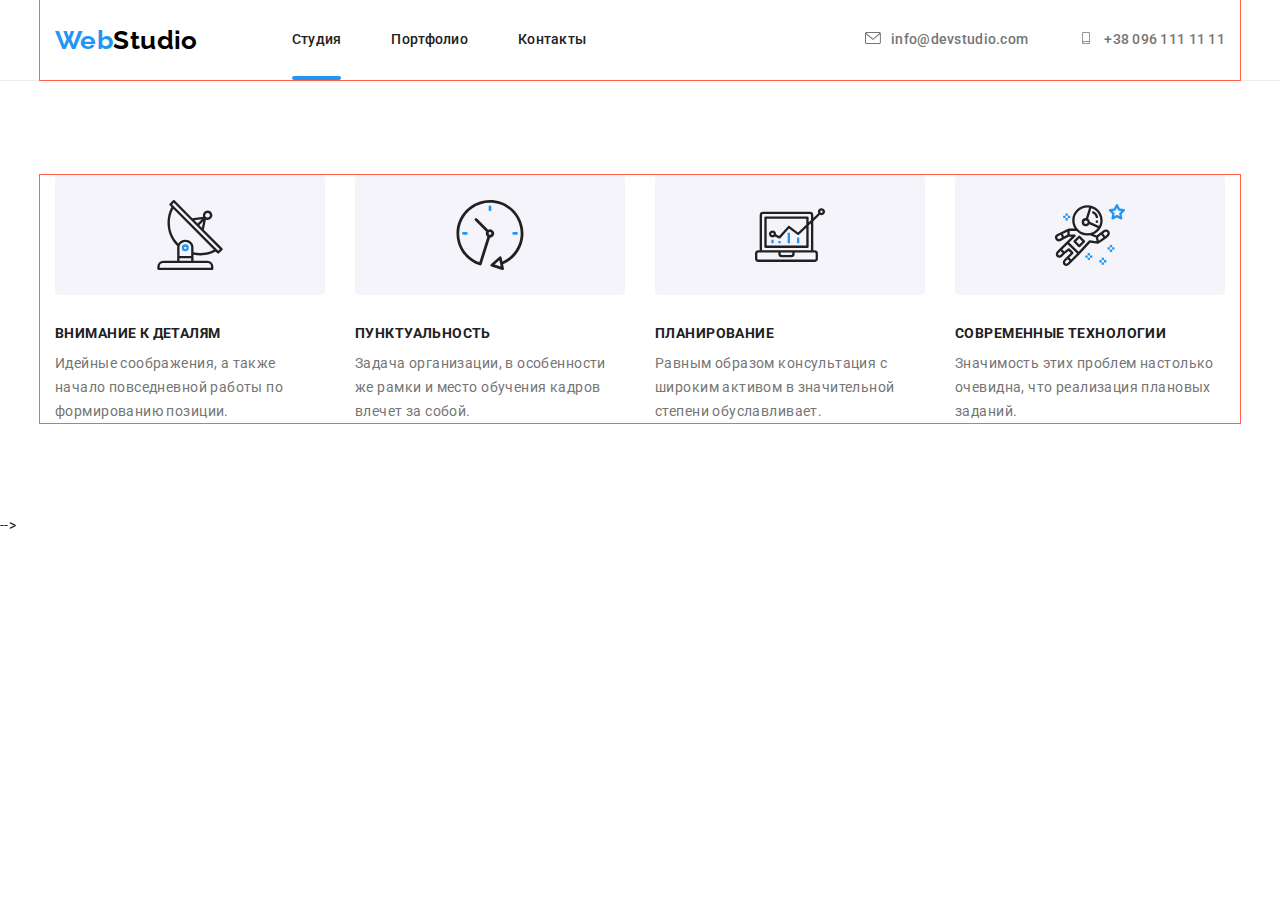
==== commit 1652597e: "header tablet trouble" ====
--- a/index.html
+++ b/index.html
@@ -39,21 +39,15 @@
                 <ul class="list header-contacts-list">
                     <li class="header-contacts-list__item">
                         
-                        <a class="link header__link header__link--contact" href="mailto:info@devstudio.com">
+                        <a class="link header__link header__link--contact" href="mailto:info@devstudio.com" lang="en">
                             <svg class="header-contacts-list__icon" width="16" height="12">
-                                <use href="./images/icons.svg#icon-envelope"></use>
-                            </svg>
-                                <span lang="en">info@devstudio.com</span>
-                        </a>
+                                <use href="./images/icons.svg#icon-envelope"></use></svg>info@devstudio.com</a>
                     </li>
 
                     <li class="header-contacts-list__item">
                         <a class="link header__link header__link--contact" href="tel:+380961111111">
                             <svg class="header-contacts-list__icon" width="16" height="12">
-                                <use href="./images/icons.svg#icon-smartphone"></use>
-                            </svg>
-                            <span>+38 096 111 11 11</span>
-                        </a>
+                                <use href="./images/icons.svg#icon-smartphone"></use></svg>+38 096 111 11 11</a>
                     </li>
                 </ul>
             </div>
--- a/css/main.min.css
+++ b/css/main.min.css
@@ -1 +1 @@
-body{font-family:Roboto,san-serif;color:#212121;font-size:14px;background-color:#fff;letter-spacing:.03em}p,h1,h2,h3,h4,h5,h6{margin:0}* .list{padding:0;margin:0;list-style-type:none}.link{text-decoration:none}img{display:block;max-width:100%;width:100%;height:auto}.visually-hidden{position:absolute;width:1px;height:1px;margin:-1px;border:0;padding:0;white-space:nowrap;-webkit-clip-path:inset(100%);clip-path:inset(100%);clip:rect(0 0 0 0);overflow:hidden}.container{outline:1px solid tomato;padding-left:15px;padding-right:15px;margin-left:auto;margin-right:auto}@media screen and (min-width: 480px){.container{width:480px}}@media screen and (min-width: 768px){.container{width:768px}}@media screen and (min-width: 1200px){.container{width:1200px}}.logo-text{font-family:Raleway;font-weight:700;font-size:24px;line-height:1.1741666667;color:#2196f3}@media screen and (min-width: 1200px){.logo-text{font-size:26px;line-height:1.1738461538}}.logo-text:focus{outline-color:rgba(0,0,0,0)}.logo-text--header{color:#000}.logo-text--footer{color:#fff}.logo-text--footer:focus{outline-color:rgba(0,0,0,0)}header{position:relative;border-bottom-width:1px;border-bottom-style:solid;border-bottom-color:#ececec}.container--header{padding-top:10px;padding-bottom:10px}@media screen and (min-width: 1200px){.container--header{display:-webkit-box;display:-ms-flexbox;display:flex;padding-top:0px;padding-bottom:0px;padding-left:15px;padding-right:15px;-webkit-box-align:center;-ms-flex-align:center;align-items:center}}.header-menu__max-width-767{display:-webkit-box;display:-ms-flexbox;display:flex;-webkit-box-align:center;-ms-flex-align:center;align-items:center;-webkit-box-pack:justify;-ms-flex-pack:justify;justify-content:space-between;min-height:60px;width:100%}@media screen and (min-width: 768px){.header-menu__max-width-767{display:none}}.menu-button{display:-webkit-inline-box;display:-ms-inline-flexbox;display:inline-flex;margin:0;padding:0;border:none;background-color:rgba(0,0,0,0);cursor:pointer;z-index:3;fill:#212121;-webkit-transition:color 250ms cubic-bezier(0.4, 0, 0.2, 1);transition:color 250ms cubic-bezier(0.4, 0, 0.2, 1)}.menu-button:hover,.menu-button:focus{fill:#2196f3}.menu-button .icon-cross{display:none}.menu-button.is-open .icon-cross{display:block}.menu-button.is-open .icon-menu{display:none}.menu-container{display:none}.menu-container.is-open{position:fixed;top:0;left:0;overflow:auto;z-index:2;display:-webkit-box;display:-ms-flexbox;display:flex;-webkit-box-orient:vertical;-webkit-box-direction:normal;-ms-flex-direction:column;flex-direction:column;-webkit-box-pack:justify;-ms-flex-pack:justify;justify-content:space-between;padding:40px 48px;background-color:#fff;height:100vh;width:100vw;font-weight:500;letter-spacing:.02em;text-align:start}.mob-header-contacts{display:-webkit-box;display:-ms-flexbox;display:flex;-webkit-box-orient:vertical;-webkit-box-direction:normal;-ms-flex-direction:column;flex-direction:column}.mob-nav-list{display:-webkit-box;display:-ms-flexbox;display:flex;-webkit-box-orient:vertical;-webkit-box-direction:normal;-ms-flex-direction:column;flex-direction:column;margin-bottom:60px}.mob-nav-list__item+.mob-nav-list__item{margin-top:20px}@media screen and (min-width: 480px){.mob-nav-list__item+.mob-nav-list__item{margin-top:32px}}.mob-nav__link{font-size:28px;line-height:1.1428571429;color:#212121}@media screen and (min-width: 480px){.mob-nav__link{font-size:40px;line-height:1.172}}.mob-nav__link:hover,.mob-nav__link:focus{color:#2196f3}.mob-nav__link--current{color:#2196f3}.mob-header-contacts{display:block}.mob-header-contacts-list__item+.mob-header-contacts-list__item{margin-top:20px}@media screen and (min-width: 480px){.mob-header-contacts-list__item+.mob-header-contacts-list__item{margin-top:32px}}.mob-header__tel-link{font-size:26px;line-height:1.1538461538;color:#2196f3}@media screen and (min-width: 480px){.mob-header__tel-link{font-size:34px;line-height:1.1717647059}}.mob-header__email-link{font-size:24px;line-height:1.1720833333;color:#757575}.mob-header__email-link:hover{color:#2196f3}.mob-header-soc-links-list{display:-webkit-box;display:-ms-flexbox;display:flex;-ms-flex-wrap:wrap;flex-wrap:wrap;-webkit-column-gap:15px;-moz-column-gap:15px;column-gap:15px;row-gap:20px;margin-top:50px}@media screen and (min-width: 480px){.mob-header-soc-links-list{-ms-flex-wrap:nowrap;flex-wrap:nowrap;margin-top:64px}}.mob-header-soc-links__item{padding-right:10px;padding-left:10px}.mob-header-soc-links__item:nth-child(n+1){padding-left:0}@media screen and (min-width: 480px){.mob-header-soc-links__item:not(:last-child){border-right:1px solid rgba(33,33,33,.2)}}.mob-soc-link{color:#2196f3;font-size:22px;line-height:1.1}@media screen and (min-width: 480px){.mob-soc-link{font-size:18px;line-height:1.2222222222}}.header-menu__min-width-768{display:-webkit-box;display:-ms-flexbox;display:flex;-webkit-box-align:center;-ms-flex-align:center;align-items:center;-webkit-box-pack:justify;-ms-flex-pack:justify;justify-content:space-between;min-height:60px;width:100%}@media screen and (max-width: 767px){.header-menu__min-width-768{display:none}}@media screen and (min-width: 1200px){.header__link{position:relative;display:block;padding-top:32px;padding-bottom:32px;font-weight:500;line-height:1.14;color:#212121;letter-spacing:.02em;-webkit-transition:color 250ms cubic-bezier(0.4, 0, 0.2, 1);transition:color 250ms cubic-bezier(0.4, 0, 0.2, 1)}}.header__link:hover{color:#2196f3}.header__link:focus{outline:none;color:#2196f3}.header__link--contact{color:#757575}.header__link--contact:hover{color:#2196f3}.header__link--contact:focus{outline:none;color:#2196f3}.header__link--current{color:#2196f3}.header__link--current:focus{outline-color:rgba(0,0,0,0)}@media screen and (min-width: 1200px){.underline::after,.header__link--current::after{content:"";position:absolute;bottom:0;display:block;width:100%;height:4px;border-radius:2px;background-color:#2196f3}}.site-menu{display:-webkit-box;display:-ms-flexbox;display:flex;-webkit-box-align:center;-ms-flex-align:center;align-items:center}.main-nav-list{display:-webkit-box;display:-ms-flexbox;display:flex;margin-left:94px}.main-nav-list__item+.main-nav-list__item{margin-left:50px}@media screen and (min-width: 1200px){.header-contacts-list{display:-webkit-box;display:-ms-flexbox;display:flex;margin-left:auto}}.header-contacts-list__item+.header-contacts-list__item{margin-left:50px}.header-contacts-list__icon{margin-right:10px;fill:currentColor;-webkit-transition:fill 250ms cubic-bezier(0.4, 0, 0.2, 1);transition:fill 250ms cubic-bezier(0.4, 0, 0.2, 1)}.header-contacts-list__icon:hover,.header-contacts-list__icon:focus{fill:currentColor}.section-title{text-align:center;margin-bottom:30px;font-size:24px;line-height:1.1666666667}@media screen and (min-width: 480px){.section-title{font-size:28px;line-height:1.1717857143}}@media screen and (min-width: 1200px){.section-title{margin-bottom:50px;font-size:36px;line-height:1.1719444444}}.hero{padding-top:200px;padding-bottom:200px;background-color:#2f303a;text-align:center}.overlay{max-width:1600px;height:600px;margin-right:auto;margin-left:auto;background-image:-webkit-gradient(linear, left top, right top, from(rgba(47, 48, 58, 0.4)), to(rgba(47, 48, 58, 0.4))),url(../images/overlay-image.jpg);background-image:linear-gradient(to right, rgba(47, 48, 58, 0.4), rgba(47, 48, 58, 0.4)),url(../images/overlay-image.jpg);background-size:cover;background-position:center;background-repeat:no-repeat}.hero-title{width:696px;margin-top:0;margin-bottom:30px;margin-right:auto;margin-left:auto;color:#fff;font-weight:900;font-size:44px;line-height:1.36;letter-spacing:.06em;text-transform:uppercase}.hero-btn{min-width:200px;border:none;border-radius:4px;background-color:#2196f3;padding-top:10px;padding-bottom:10px;padding-right:10px;padding-left:10px;margin-top:0;margin-bottom:0;margin-right:auto;margin-left:auto;font-weight:700;font-size:16px;line-height:1.88;letter-spacing:.06em;color:#fff;cursor:pointer}.backdrop{position:fixed;top:0;left:0;width:100%;height:100%;background-color:rgba(0,0,0,.2);opacity:1;-webkit-transition:opacity 250ms cubic-bezier(0.4, 0, 0.2, 1);transition:opacity 250ms cubic-bezier(0.4, 0, 0.2, 1)}.backdrop.is-hidden{opacity:0;pointer-events:none}.modal{position:absolute;top:50%;left:50%;-webkit-transform:translate(-50%, -50%) scale(1);transform:translate(-50%, -50%) scale(1);width:528px;height:581px;padding:40px;border-radius:4px;background-color:#fff;-webkit-transition:-webkit-transform 250ms cubic-bezier(0.4, 0, 0.2, 1);transition:-webkit-transform 250ms cubic-bezier(0.4, 0, 0.2, 1);transition:transform 250ms cubic-bezier(0.4, 0, 0.2, 1);transition:transform 250ms cubic-bezier(0.4, 0, 0.2, 1), -webkit-transform 250ms cubic-bezier(0.4, 0, 0.2, 1)}.backdrop.is-hidden .modal{-webkit-transform:translate(-50%, -50%) scale(0.8);transform:translate(-50%, -50%) scale(0.8)}.close-modal-btn{position:absolute;top:8px;right:8px;width:30px;height:30px;border-radius:50%;border:1px solid rgba(0,0,0,.1);background-color:rgba(0,0,0,0);fill:#000;cursor:pointer;-webkit-transition:fill 250ms cubic-bezier(0.4, 0, 0.2, 1),outline 250ms cubic-bezier(0.4, 0, 0.2, 1);transition:fill 250ms cubic-bezier(0.4, 0, 0.2, 1),outline 250ms cubic-bezier(0.4, 0, 0.2, 1)}.close-modal-btn:hover,.close-modal-btn:focus{fill:#2196f3;outline:rgba(0,0,0,0)}.modal-title{margin-bottom:12px;font-weight:700;font-size:20px;line-height:1.15}.form-field{position:relative;margin-bottom:10px;display:-webkit-box;display:-ms-flexbox;display:flex;-webkit-box-orient:vertical;-webkit-box-direction:normal;-ms-flex-direction:column;flex-direction:column}.form-label{margin-right:auto;margin-bottom:4px;font-weight:400;font-size:12px;line-height:1.1666666667;letter-spacing:.01em;color:#757575}.input-icon-container{position:relative}.form-input{display:block;width:100%;height:40px;padding-right:12px;padding-left:30px;border:1px solid rgba(33,33,33,.2);border-radius:4px;cursor:pointer;-webkit-transition:border-color 250ms cubic-bezier(0.4, 0, 0.2, 1),outline 250ms cubic-bezier(0.4, 0, 0.2, 1);transition:border-color 250ms cubic-bezier(0.4, 0, 0.2, 1),outline 250ms cubic-bezier(0.4, 0, 0.2, 1)}.form-input:hover,.form-input:focus{border-color:#2196f3;outline:rgba(0,0,0,0)}.form-input:focus:not(:-moz-placeholder-shown){border-color:#2196f3;outline:rgba(0,0,0,0)}.form-input:focus:not(:-ms-input-placeholder){border-color:#2196f3;outline:rgba(0,0,0,0)}.form-input:focus:not(:placeholder-shown){border-color:#2196f3;outline:rgba(0,0,0,0)}.form-icon{position:absolute;top:50%;-webkit-transform:translateY(-50%);transform:translateY(-50%);left:11px;fill:#212121;-webkit-transition:fill 250ms cubic-bezier(0.4, 0, 0.2, 1);transition:fill 250ms cubic-bezier(0.4, 0, 0.2, 1)}.form-input:hover+.form-icon,.form-input:focus+.form-icon{fill:#2196f3}.comment{display:block;width:100%;height:120px;padding:12px 16px;resize:none;border:1px solid rgba(33,33,33,.2);border-radius:4px;cursor:pointer;-webkit-transition:border-color 250ms cubic-bezier(0.4, 0, 0.2, 1),outline 250ms cubic-bezier(0.4, 0, 0.2, 1);transition:border-color 250ms cubic-bezier(0.4, 0, 0.2, 1),outline 250ms cubic-bezier(0.4, 0, 0.2, 1)}.comment:hover,.comment:focus{border-color:#2196f3;outline:rgba(0,0,0,0)}.comment:focus:not(:-moz-placeholder-shown){border-color:#2196f3;outline:rgba(0,0,0,0)}.comment:focus:not(:-ms-input-placeholder){border-color:#2196f3;outline:rgba(0,0,0,0)}.comment:focus:not(:placeholder-shown){border-color:#2196f3;outline:rgba(0,0,0,0)}.comment:placeholder{font-weight:400;font-size:14px;line-height:1.1428571429;letter-spacing:.01em;color:rgba(117,117,117,.5)}.checkbox-label{display:-webkit-box;display:-ms-flexbox;display:flex;-webkit-box-pack:center;-ms-flex-pack:center;justify-content:center;-webkit-box-align:center;-ms-flex-align:center;align-items:center;margin-right:auto;margin-left:auto;margin-top:20px;margin-bottom:30px;font-weight:400;line-height:1.7142857143;color:#757575}.checkbox{position:absolute;width:1px;height:1px;margin:-1px;border:0;padding:0;white-space:nowrap;-webkit-clip-path:inset(100%);clip-path:inset(100%);clip:rect(0 0 0 0);overflow:hidden}.checkbox-icon{margin-right:8px;fill:#fff;border:2px solid #212121;border-radius:2px;-webkit-transition:border-color 250ms cubic-bezier(0.4, 0, 0.2, 1),background-color 250ms cubic-bezier(0.4, 0, 0.2, 1);transition:border-color 250ms cubic-bezier(0.4, 0, 0.2, 1),background-color 250ms cubic-bezier(0.4, 0, 0.2, 1)}.checkbox:checked~.checkbox-icon{border-color:#2196f3;background-color:#2196f3}.checkbox-link{-webkit-text-decoration-line:underline;text-decoration-line:underline;color:#2196f3}.submit-btn{-webkit-box-sizing:border-box;box-sizing:border-box;min-width:200px;border:none;border-radius:4px;background-color:#2196f3;padding-top:10px;padding-bottom:10px;padding-right:10px;padding-left:10px;margin-top:0;margin-bottom:0;margin-right:auto;margin-left:auto;font-weight:700;font-size:16px;line-height:1.88;letter-spacing:.06em;color:#fff;text-align:center;cursor:pointer;-webkit-transition:shadow 250ms cubic-bezier(0.4, 0, 0.2, 1);transition:shadow 250ms cubic-bezier(0.4, 0, 0.2, 1)}.submit-btn:hover,.submit-btn:focus{-webkit-box-shadow:0px 4px 4px rgba(0,0,0,.15);box-shadow:0px 4px 4px rgba(0,0,0,.15)}@media screen and (min-width: 480px){.description{padding-top:60px;padding-bottom:60px}}@media screen and (min-width: 1200px){.description{padding-top:94px;padding-bottom:94px}}.description-list{display:-webkit-box;display:-ms-flexbox;display:flex;-ms-flex-wrap:wrap;flex-wrap:wrap;gap:30px}@media screen and (min-width: 768px){.description-list{margin-left:-30px}}@media screen and (min-width: 320px)and (max-width: 479px){.description-item{min-width:290px}}@media screen and (min-width: 480px){.description-item{max-width:450px}}@media screen and (min-width: 768px){.description-item{-ms-flex-preferred-size:calc((100% - 60px)/2);flex-basis:calc((100% - 60px)/2)}}@media screen and (min-width: 768px)and (max-width: 1199px){.description-item:nth-child(2n+1){margin-left:30px}}@media screen and (min-width: 1200px){.description-item{-ms-flex-preferred-size:calc((100% - 120px)/4);flex-basis:calc((100% - 120px)/4)}.description-item:first-child{margin-left:30px}}.description-icon-space{display:-webkit-box;display:-ms-flexbox;display:flex;padding-top:25px;padding-bottom:25px;margin-bottom:15px;-webkit-box-pack:center;-ms-flex-pack:center;justify-content:center;border-radius:4px;background-color:#f5f4fa}@media screen and (min-width: 480px){.description-icon-space{margin-bottom:30px}}.description-title{margin-top:0;margin-bottom:10px;margin-right:auto;margin-left:auto;text-transform:uppercase;text-align:center;font-size:12px;line-height:1.1666666667}@media screen and (min-width: 480px){.description-title{font-size:14px;line-height:1.1721428571}}@media screen and (min-width: 768px){.description-title{text-align:start}}.description-text{width:100%;color:#757575;margin-bottom:0;font-size:12px;line-height:1.6666666667;text-align:center}@media screen and (min-width: 480px){.description-text{font-size:14px;line-height:1.7142857143;text-align:start}}.info{display:block;padding-bottom:94px}@media screen and (max-width: 1199px){.info{display:none}}.info-list{display:-webkit-box;display:-ms-flexbox;display:flex}.info-list__item{position:relative}.info-list__item+.info-list__item{margin-left:30px}.info-list__item-title{position:absolute;bottom:0;width:100%;padding-top:27px;padding-bottom:27px;font-weight:700;line-height:1.17;text-transform:uppercase;text-align:center;color:#fff;background-color:rgba(47,48,58,.8)}.team{background-color:#f5f4fa;text-align:center}@media screen and (min-width: 480px){.team{padding-top:60px;padding-bottom:60px}}@media screen and (min-width: 1200px){.team{padding-top:94px;padding-bottom:94px}}.team-list{display:-webkit-box;display:-ms-flexbox;display:flex;-ms-flex-wrap:wrap;flex-wrap:wrap;gap:30px}@media screen and (min-width: 768px){.team-list{margin-left:-30px}}.team-list__item{-webkit-box-shadow:0px 1px 3px rgba(0,0,0,.12),0px 1px 1px rgba(0,0,0,.14),0px 2px 1px rgba(0,0,0,.2);box-shadow:0px 1px 3px rgba(0,0,0,.12),0px 1px 1px rgba(0,0,0,.14),0px 2px 1px rgba(0,0,0,.2);background-color:#fff;border-radius:0px 0px 4px 4px}@media screen and (min-width: 320px)and (max-width: 479px){.team-list__item{min-width:290px}}@media screen and (min-width: 480px){.team-list__item{max-width:450px}}@media screen and (min-width: 768px){.team-list__item{-ms-flex-preferred-size:calc((100% - 60px)/2);flex-basis:calc((100% - 60px)/2)}}@media screen and (min-width: 768px)and (max-width: 1199px){.team-list__item:nth-child(2n+1){margin-left:30px}}@media screen and (min-width: 1200px){.team-list__item{-ms-flex-preferred-size:calc((100% - 120px)/4);flex-basis:calc((100% - 120px)/4)}.team-list__item:first-child{margin-left:30px}}.team-list__item-border{padding-top:15px;padding-bottom:15px}@media screen and (min-width: 480px){.team-list__item-border{padding-top:30px;padding-bottom:30px}}.team-list__item-name{margin-bottom:10px;font-weight:500;font-size:20px;line-height:1.2}@media screen and (min-width: 480px){.team-list__item-name{font-size:16px;line-height:1.171875}}.team-list__item-position{margin-bottom:16px;color:#757575;font-size:20px;line-height:1.2}@media screen and (min-width: 480px){.team-list__item-position{margin-bottom:16px;font-size:16px;line-height:1.19}}.social-icon-list{display:-webkit-box;display:-ms-flexbox;display:flex;-webkit-box-pack:center;-ms-flex-pack:center;justify-content:center;margin-left:auto;margin-right:auto}.social-icon-area{width:44px;height:44px}.social-icon-area+.social-icon-area{margin-left:10px}.social-link{display:-webkit-box;display:-ms-flexbox;display:flex;-webkit-box-pack:center;-ms-flex-pack:center;justify-content:center;-webkit-box-align:center;-ms-flex-align:center;align-items:center;width:100%;height:100%;border-radius:50%;background-color:#fff;-webkit-transition:background-color 250ms cubic-bezier(0.4, 0, 0.2, 1);transition:background-color 250ms cubic-bezier(0.4, 0, 0.2, 1)}.social-link:hover,.social-link:focus{background-color:#2196f3}.social-link--footer{background-color:rgba(255,255,255,.1)}.social-icon{fill:#afb1b8;-webkit-transition:fill 250ms cubic-bezier(0.4, 0, 0.2, 1);transition:fill 250ms cubic-bezier(0.4, 0, 0.2, 1)}.social-link:hover .social-icon,.social-link:focus .social-icon{fill:#fff}.social-icon--footer{fill:#fff}@media screen and (min-width: 480px){.container--clients{padding-top:60px;padding-bottom:60px}}@media screen and (min-width: 1200px){.container--clients{padding-top:94px;padding-bottom:94px}}.clients-list{display:-webkit-box;display:-ms-flexbox;display:flex;-ms-flex-wrap:wrap;flex-wrap:wrap;gap:30px}@media screen and (min-width: 480px){.clients-list{margin-left:-30px}}.clients-list__item{background-color:#fff}@media screen and (min-width: 320px)and (max-width: 479px){.clients-list__item{min-width:290px;margin-left:auto;margin-right:auto}}@media screen and (min-width: 480px){.clients-list__item{-ms-flex-preferred-size:calc((100% - 60px)/2);flex-basis:calc((100% - 60px)/2)}}@media screen and (min-width: 480px)and (max-width: 767px){.clients-list__item:nth-child(2n+1){margin-left:30px}}@media screen and (min-width: 768px){.clients-list__item{-ms-flex-preferred-size:calc((100% - 90px)/3);flex-basis:calc((100% - 90px)/3)}}@media screen and (min-width: 768px)and (max-width: 1199px){.clients-list__item:nth-child(3n+1){margin-left:30px}}@media screen and (min-width: 1200px){.clients-list__item{-ms-flex-preferred-size:calc((100% - 180px)/6);flex-basis:calc((100% - 180px)/6)}.clients-list__item:first-child{margin-left:30px}}.clients-list__item-link{display:-webkit-box;display:-ms-flexbox;display:flex;-webkit-box-pack:center;-ms-flex-pack:center;justify-content:center;-webkit-box-align:center;-ms-flex-align:center;align-items:center;width:100%;height:100%;border:1px solid #afb1b8;border-radius:4px;background-color:#fff;-webkit-transition:border 250ms cubic-bezier(0.4, 0, 0.2, 1);transition:border 250ms cubic-bezier(0.4, 0, 0.2, 1)}.clients-list__item-link:hover,.clients-list__item-link:focus{border:1px solid #2196f3}.clients-list__item-icon{fill:#afb1b8;-webkit-transition:fill 250ms cubic-bezier(0.4, 0, 0.2, 1);transition:fill 250ms cubic-bezier(0.4, 0, 0.2, 1)}.clients-list__item-link:hover .clients-list__item-icon,.clients-list__item-link:focus .clients-list__item-icon{fill:#2196f3;outline:rgba(0,0,0,0)}.footer-section{padding-top:60px;padding-bottom:60px;background-color:#2f303a}.container--footer{display:-webkit-box;display:-ms-flexbox;display:flex;-webkit-box-orient:vertical;-webkit-box-direction:normal;-ms-flex-direction:column;flex-direction:column;-webkit-box-align:center;-ms-flex-align:center;align-items:center}@media screen and (min-width: 768px)and (max-width: 1199px){.container--footer{padding-right:0;padding-left:0;-ms-flex-wrap:wrap;flex-wrap:wrap;-webkit-box-orient:horizontal;-webkit-box-direction:normal;-ms-flex-direction:row;flex-direction:row;-webkit-box-pack:center;-ms-flex-pack:center;justify-content:center;-webkit-box-align:start;-ms-flex-align:start;align-items:flex-start}}@media screen and (min-width: 1200px){.container--footer{position:relative;-webkit-box-orient:horizontal;-webkit-box-direction:normal;-ms-flex-direction:row;flex-direction:row;-webkit-box-align:start;-ms-flex-align:start;align-items:flex-start}}.footer-contacts{text-align:center}@media screen and (min-width: 768px)and (max-width: 1199px){.footer-contacts{-ms-flex-preferred-size:50%;flex-basis:50%}}@media screen and (min-width: 1200px){.footer-contacts{text-align:start}}#contacts{display:block;margin-top:20px;padding:0;font-style:normal}.contacts__item+.contacts__item{margin-top:8px}@media screen and (min-width: 1200px){.contacts__item+.contacts__item{margin-top:9px}}.contacts__post-address{display:inline-block;line-height:1.5;color:#fff;-webkit-transition:color 250ms cubic-bezier(0.4, 0, 0.2, 1);transition:color 250ms cubic-bezier(0.4, 0, 0.2, 1)}.contacts__post-address:hover{color:#2196f3}.contacts__post-address:focus{outline-color:rgba(0,0,0,0);color:#2196f3}.contacts__title{line-height:1.5;color:rgba(255,255,255,.6);-webkit-transition:color 250ms cubic-bezier(0.4, 0, 0.2, 1);transition:color 250ms cubic-bezier(0.4, 0, 0.2, 1)}.contacts__title:hover{color:#2196f3}.contacts__title:focus{outline-color:rgba(0,0,0,0);color:#2196f3}.footer-soc-link-block{display:-webkit-box;display:-ms-flexbox;display:flex;-webkit-box-orient:vertical;-webkit-box-direction:normal;-ms-flex-direction:column;flex-direction:column;-webkit-box-pack:start;-ms-flex-pack:start;justify-content:flex-start;margin-top:60px}@media screen and (min-width: 768px)and (max-width: 1199px){.footer-soc-link-block{-ms-flex-preferred-size:50%;flex-basis:50%;margin-top:5px}}@media screen and (min-width: 1200px){.footer-soc-link-block{padding-top:12px;margin-top:0px;margin-left:70px;margin-bottom:0}}.footer-title{margin-bottom:20px;text-transform:uppercase;color:#fff;font-weight:700;line-height:1.1721428571;text-align:center}@media screen and (min-width: 1200px){.footer-title{text-align:start}}.subscribe-form{display:-webkit-box;display:-ms-flexbox;display:flex;-webkit-box-orient:vertical;-webkit-box-direction:normal;-ms-flex-direction:column;flex-direction:column;-webkit-box-pack:center;-ms-flex-pack:center;justify-content:center;margin-top:60px}@media screen and (min-width: 1200px){.subscribe-form{display:block;margin-top:12px;position:absolute;right:15px}}.subscribe-form__label{display:block;margin-bottom:20px;font-weight:700;line-height:16px;text-transform:uppercase;color:#fff;text-align:center}@media screen and (min-width: 1200px){.subscribe-form__label{text-align:start}}.subscribe-form__input{min-width:290px;margin-bottom:20px;padding:14px 16px;border:1px solid rgba(255,255,255,.3);border-radius:4px;background-color:rgba(0,0,0,0);font-weight:400;font-size:16px;line-height:1.25;color:rgba(255,255,255,.6)}@media screen and (min-width: 480px){.subscribe-form__input{min-width:450px}}@media screen and (min-width: 1200px){.subscribe-form__input{min-width:358px;margin-right:12px;margin-bottom:0}}.subscribe-form__btn{-webkit-box-sizing:border-box;box-sizing:border-box;min-width:200px;border:none;border-radius:4px;background-color:#2196f3;padding-top:10px;padding-bottom:10px;padding-right:10px;padding-left:10px;margin-top:0;margin-bottom:0;margin-right:auto;margin-left:auto;font-weight:700;font-size:16px;line-height:1.88;letter-spacing:.06em;color:#fff;text-align:center;cursor:pointer}.subscribe-form__icon{display:inline-block;vertical-align:middle;margin-left:10px;fill:currentColor}.portfolio{padding-top:60px;padding-bottom:60px}@media screen and (min-width: 1200px){.portfolio{padding-top:94px;padding-bottom:94px}}.filter-button-list{display:-webkit-box;display:-ms-flexbox;display:flex;-ms-flex-wrap:wrap;flex-wrap:wrap;-webkit-box-pack:center;-ms-flex-pack:center;justify-content:center;-webkit-column-gap:8px;-moz-column-gap:8px;column-gap:8px;row-gap:15px;margin-bottom:40px}@media screen and (min-width: 480px){.filter-button-list{-webkit-box-pack:start;-ms-flex-pack:start;justify-content:flex-start}}@media screen and (min-width: 768px){.filter-button-list{margin-bottom:30px;-ms-flex-wrap:nowrap;flex-wrap:nowrap;-webkit-box-pack:center;-ms-flex-pack:center;justify-content:center}}@media screen and (min-width: 1200px){.filter-button-list{margin-bottom:50px}}.filter-button-list__button{padding:6px 22px;font-family:inherit;font-weight:500;font-size:16px;line-height:1.62;border:rgba(0,0,0,0);border-radius:4px;background-color:#f5f4fa;cursor:pointer;-webkit-transition:background-color 250ms cubic-bezier(0.4, 0, 0.2, 1),color 250ms cubic-bezier(0.4, 0, 0.2, 1);transition:background-color 250ms cubic-bezier(0.4, 0, 0.2, 1),color 250ms cubic-bezier(0.4, 0, 0.2, 1)}.filter-button-list__button:hover{background-color:#2196f3;color:#fff;-webkit-filter:drop-shadow(0px 4px 4px rgba(0, 0, 0, 0.25));filter:drop-shadow(0px 4px 4px rgba(0, 0, 0, 0.25))}.filter-button-list__button:focus{background-color:#2196f3;color:#fff;outline-color:rgba(0,0,0,0);-webkit-filter:drop-shadow(0px 4px 4px rgba(0, 0, 0, 0.25));filter:drop-shadow(0px 4px 4px rgba(0, 0, 0, 0.25))}.filter-button-list__button--active{background-color:#2196f3;color:#fff}.portfolio-list{display:-webkit-box;display:-ms-flexbox;display:flex;-ms-flex-wrap:wrap;flex-wrap:wrap;gap:30px;cursor:pointer;-webkit-box-pack:center;-ms-flex-pack:center;justify-content:center}.portfolio-list__item-link{display:block;color:inherit;-webkit-transition:-webkit-box-shadow 250ms cubic-bezier(0.4, 0, 0.2, 1);transition:-webkit-box-shadow 250ms cubic-bezier(0.4, 0, 0.2, 1);transition:box-shadow 250ms cubic-bezier(0.4, 0, 0.2, 1);transition:box-shadow 250ms cubic-bezier(0.4, 0, 0.2, 1), -webkit-box-shadow 250ms cubic-bezier(0.4, 0, 0.2, 1)}.portfolio-list__item-link:hover,.portfolio-list__item-link:focus{-webkit-box-shadow:0px 1px 1px rgba(0,0,0,.12),0px 4px 4px rgba(0,0,0,.06),1px 4px 6px rgba(0,0,0,.16);box-shadow:0px 1px 1px rgba(0,0,0,.12),0px 4px 4px rgba(0,0,0,.06),1px 4px 6px rgba(0,0,0,.16)}@media screen and (min-width: 320px)and (max-width: 479px){.portfolio-list__item-link{min-width:290px}}@media screen and (min-width: 480px){.portfolio-list__item-link{max-width:450px}}@media screen and (min-width: 768px){.portfolio-list__item-link{-ms-flex-preferred-size:calc((100% - 60px)/2);flex-basis:calc((100% - 60px)/2)}}.portfolio-list__item-img-thumb{position:relative;overflow:hidden}.portfolio-list__item-thumb-descr{position:absolute;bottom:0;width:100%;height:100%;display:-webkit-box;display:-ms-flexbox;display:flex;-webkit-box-align:center;-ms-flex-align:center;align-items:center;padding:24px;font-style:normal;font-weight:400;font-size:18px;line-height:156%;color:#fff;background-color:rgba(33,150,243,.9);-webkit-transform:translateY(100%);transform:translateY(100%);-webkit-transition:opacity 250ms cubic-bezier(0.4, 0, 0.2, 1),-webkit-transform 250ms cubic-bezier(0.4, 0, 0.2, 1);transition:opacity 250ms cubic-bezier(0.4, 0, 0.2, 1),-webkit-transform 250ms cubic-bezier(0.4, 0, 0.2, 1);transition:transform 250ms cubic-bezier(0.4, 0, 0.2, 1),opacity 250ms cubic-bezier(0.4, 0, 0.2, 1);transition:transform 250ms cubic-bezier(0.4, 0, 0.2, 1),opacity 250ms cubic-bezier(0.4, 0, 0.2, 1),-webkit-transform 250ms cubic-bezier(0.4, 0, 0.2, 1);opacity:0}.portfolio-list__item-link:hover .portfolio-list__item-thumb-descr,.portfolio-list__item-link:focus .portfolio-list__item-thumb-descr{-webkit-transform:translateY(0);transform:translateY(0);opacity:1}.portfolio-list__item-title-border{padding-top:20px;padding-bottom:20px;padding-right:24px;padding-left:24px;border:1px solid #eee;border-top:none}.portfolio-list__item-title{margin-bottom:4px;font-size:18px;line-height:2;letter-spacing:.06em}.portfolio-list__item-description{margin:0;color:#757575;font-size:16px;line-height:1.875}/*# sourceMappingURL=main.min.css.map */+body{font-family:Roboto,san-serif;color:#212121;font-size:14px;background-color:#fff;letter-spacing:.03em}p,h1,h2,h3,h4,h5,h6{margin:0}* .list{padding:0;margin:0;list-style-type:none}.link{text-decoration:none}img{display:block;max-width:100%;width:100%;height:auto}.visually-hidden{position:absolute;width:1px;height:1px;margin:-1px;border:0;padding:0;white-space:nowrap;-webkit-clip-path:inset(100%);clip-path:inset(100%);clip:rect(0 0 0 0);overflow:hidden}.container{outline:1px solid tomato;padding-left:15px;padding-right:15px;margin-left:auto;margin-right:auto}@media screen and (min-width: 480px){.container{width:480px}}@media screen and (min-width: 768px){.container{width:768px}}@media screen and (min-width: 1200px){.container{width:1200px}}.logo-text{font-family:Raleway;font-weight:700;font-size:24px;line-height:1.1741666667;color:#2196f3}@media screen and (min-width: 1200px){.logo-text{font-size:26px;line-height:1.1738461538}}.logo-text:focus{outline-color:rgba(0,0,0,0)}.logo-text--header{color:#000}.logo-text--footer{color:#fff}.logo-text--footer:focus{outline-color:rgba(0,0,0,0)}header{position:relative;border-bottom-width:1px;border-bottom-style:solid;border-bottom-color:#ececec}.container--header{padding-top:10px;padding-bottom:10px}@media screen and (min-width: 1200px){.container--header{display:-webkit-box;display:-ms-flexbox;display:flex;padding-top:0px;padding-bottom:0px;padding-left:15px;padding-right:15px;-webkit-box-align:center;-ms-flex-align:center;align-items:center}}.header-menu__max-width-767{display:-webkit-box;display:-ms-flexbox;display:flex;-webkit-box-align:center;-ms-flex-align:center;align-items:center;-webkit-box-pack:justify;-ms-flex-pack:justify;justify-content:space-between;min-height:60px;width:100%}@media screen and (min-width: 768px){.header-menu__max-width-767{display:none}}.menu-button{display:-webkit-inline-box;display:-ms-inline-flexbox;display:inline-flex;margin:0;padding:0;border:none;background-color:rgba(0,0,0,0);cursor:pointer;z-index:3;fill:#212121;-webkit-transition:color 250ms cubic-bezier(0.4, 0, 0.2, 1);transition:color 250ms cubic-bezier(0.4, 0, 0.2, 1)}.menu-button:hover,.menu-button:focus{fill:#2196f3}.menu-button .icon-cross{display:none}.menu-button.is-open .icon-cross{display:block}.menu-button.is-open .icon-menu{display:none}.menu-container{display:none}.menu-container.is-open{position:fixed;top:0;left:0;overflow:auto;z-index:2;display:-webkit-box;display:-ms-flexbox;display:flex;-webkit-box-orient:vertical;-webkit-box-direction:normal;-ms-flex-direction:column;flex-direction:column;-webkit-box-pack:justify;-ms-flex-pack:justify;justify-content:space-between;padding:40px 48px;background-color:#fff;height:100vh;width:100vw;font-weight:500;letter-spacing:.02em;text-align:start}.mob-header-contacts{display:-webkit-box;display:-ms-flexbox;display:flex;-webkit-box-orient:vertical;-webkit-box-direction:normal;-ms-flex-direction:column;flex-direction:column}.mob-nav-list{display:-webkit-box;display:-ms-flexbox;display:flex;-webkit-box-orient:vertical;-webkit-box-direction:normal;-ms-flex-direction:column;flex-direction:column;margin-bottom:60px}.mob-nav-list__item+.mob-nav-list__item{margin-top:20px}@media screen and (min-width: 480px){.mob-nav-list__item+.mob-nav-list__item{margin-top:32px}}.mob-nav__link{font-size:28px;line-height:1.1428571429;color:#212121}@media screen and (min-width: 480px){.mob-nav__link{font-size:40px;line-height:1.172}}.mob-nav__link:hover,.mob-nav__link:focus{color:#2196f3}.mob-nav__link--current{color:#2196f3}.mob-header-contacts{display:block}.mob-header-contacts-list__item+.mob-header-contacts-list__item{margin-top:20px}@media screen and (min-width: 480px){.mob-header-contacts-list__item+.mob-header-contacts-list__item{margin-top:32px}}.mob-header__tel-link{font-size:26px;line-height:1.1538461538;color:#2196f3}@media screen and (min-width: 480px){.mob-header__tel-link{font-size:34px;line-height:1.1717647059}}.mob-header__email-link{font-size:24px;line-height:1.1720833333;color:#757575}.mob-header__email-link:hover{color:#2196f3}.mob-header-soc-links-list{display:-webkit-box;display:-ms-flexbox;display:flex;-ms-flex-wrap:wrap;flex-wrap:wrap;-webkit-column-gap:15px;-moz-column-gap:15px;column-gap:15px;row-gap:20px;margin-top:50px}@media screen and (min-width: 480px){.mob-header-soc-links-list{-ms-flex-wrap:nowrap;flex-wrap:nowrap;margin-top:64px}}.mob-header-soc-links__item{padding-right:10px;padding-left:10px}.mob-header-soc-links__item:nth-child(n+1){padding-left:0}@media screen and (min-width: 480px){.mob-header-soc-links__item:not(:last-child){border-right:1px solid rgba(33,33,33,.2)}}.mob-soc-link{color:#2196f3;font-size:22px;line-height:1.1}@media screen and (min-width: 480px){.mob-soc-link{font-size:18px;line-height:1.2222222222}}.header-menu__min-width-768{display:-webkit-box;display:-ms-flexbox;display:flex;-webkit-box-align:center;-ms-flex-align:center;align-items:center;-webkit-box-pack:justify;-ms-flex-pack:justify;justify-content:space-between;min-height:60px;width:100%}@media screen and (max-width: 767px){.header-menu__min-width-768{display:none}}@media screen and (min-width: 768px){.header__link{position:relative;display:block;padding-top:32px;padding-bottom:32px;font-weight:500;line-height:1.14;color:#212121;letter-spacing:.02em;-webkit-transition:color 250ms cubic-bezier(0.4, 0, 0.2, 1);transition:color 250ms cubic-bezier(0.4, 0, 0.2, 1)}}.header__link:hover{color:#2196f3}.header__link:focus{outline:none;color:#2196f3}.header__link--contact{color:#757575}@media screen and (max-width: 1199px){.header__link--contact{display:block;padding:0;margin:0;font-size:12px;line-height:1.1716666667}}.header__link--contact:hover{color:#2196f3}.header__link--contact:focus{outline:none;color:#2196f3}.header__link--current{color:#2196f3}.header__link--current:focus{outline-color:rgba(0,0,0,0)}.underline::after,.header__link--current::after{content:"";position:absolute;bottom:0;display:block;width:100%;height:4px;border-radius:2px;background-color:#2196f3}.site-menu{display:-webkit-box;display:-ms-flexbox;display:flex;-webkit-box-align:center;-ms-flex-align:center;align-items:center}.main-nav-list{display:-webkit-box;display:-ms-flexbox;display:flex;margin-left:88px;-webkit-column-gap:50px;-moz-column-gap:50px;column-gap:50px}@media screen and (min-width: 1200px){.main-nav-list{margin-left:94px}}.header-contacts-list{display:-webkit-box;display:-ms-flexbox;display:flex;margin-left:auto}@media screen and (max-width: 1199px){.header-contacts-list{-webkit-box-orient:vertical;-webkit-box-direction:normal;-ms-flex-direction:column;flex-direction:column;gap:10px;-webkit-box-align:start;-ms-flex-align:start;align-items:flex-start}}.header-contacts-list__item+.header-contacts-list__item{margin-left:50px}@media screen and (max-width: 1199px){.header-contacts-list__item+.header-contacts-list__item{margin-top:10px}}.header-contacts-list__icon{margin-right:10px;fill:currentColor;-webkit-transition:fill 250ms cubic-bezier(0.4, 0, 0.2, 1);transition:fill 250ms cubic-bezier(0.4, 0, 0.2, 1)}.header-contacts-list__icon:hover,.header-contacts-list__icon:focus{fill:currentColor}.section-title{text-align:center;margin-bottom:30px;font-size:24px;line-height:1.1666666667}@media screen and (min-width: 480px){.section-title{font-size:28px;line-height:1.1717857143}}@media screen and (min-width: 1200px){.section-title{margin-bottom:50px;font-size:36px;line-height:1.1719444444}}.hero{padding-top:200px;padding-bottom:200px;background-color:#2f303a;text-align:center}.overlay{max-width:1600px;height:600px;margin-right:auto;margin-left:auto;background-image:-webkit-gradient(linear, left top, right top, from(rgba(47, 48, 58, 0.4)), to(rgba(47, 48, 58, 0.4))),url(../images/overlay-image.jpg);background-image:linear-gradient(to right, rgba(47, 48, 58, 0.4), rgba(47, 48, 58, 0.4)),url(../images/overlay-image.jpg);background-size:cover;background-position:center;background-repeat:no-repeat}.hero-title{width:696px;margin-top:0;margin-bottom:30px;margin-right:auto;margin-left:auto;color:#fff;font-weight:900;font-size:44px;line-height:1.36;letter-spacing:.06em;text-transform:uppercase}.hero-btn{min-width:200px;border:none;border-radius:4px;background-color:#2196f3;padding-top:10px;padding-bottom:10px;padding-right:10px;padding-left:10px;margin-top:0;margin-bottom:0;margin-right:auto;margin-left:auto;font-weight:700;font-size:16px;line-height:1.88;letter-spacing:.06em;color:#fff;cursor:pointer}.backdrop{position:fixed;top:0;left:0;width:100%;height:100%;background-color:rgba(0,0,0,.2);opacity:1;-webkit-transition:opacity 250ms cubic-bezier(0.4, 0, 0.2, 1);transition:opacity 250ms cubic-bezier(0.4, 0, 0.2, 1)}.backdrop.is-hidden{opacity:0;pointer-events:none}.modal{position:absolute;top:50%;left:50%;-webkit-transform:translate(-50%, -50%) scale(1);transform:translate(-50%, -50%) scale(1);width:528px;height:581px;padding:40px;border-radius:4px;background-color:#fff;-webkit-transition:-webkit-transform 250ms cubic-bezier(0.4, 0, 0.2, 1);transition:-webkit-transform 250ms cubic-bezier(0.4, 0, 0.2, 1);transition:transform 250ms cubic-bezier(0.4, 0, 0.2, 1);transition:transform 250ms cubic-bezier(0.4, 0, 0.2, 1), -webkit-transform 250ms cubic-bezier(0.4, 0, 0.2, 1)}.backdrop.is-hidden .modal{-webkit-transform:translate(-50%, -50%) scale(0.8);transform:translate(-50%, -50%) scale(0.8)}.close-modal-btn{position:absolute;top:8px;right:8px;width:30px;height:30px;border-radius:50%;border:1px solid rgba(0,0,0,.1);background-color:rgba(0,0,0,0);fill:#000;cursor:pointer;-webkit-transition:fill 250ms cubic-bezier(0.4, 0, 0.2, 1),outline 250ms cubic-bezier(0.4, 0, 0.2, 1);transition:fill 250ms cubic-bezier(0.4, 0, 0.2, 1),outline 250ms cubic-bezier(0.4, 0, 0.2, 1)}.close-modal-btn:hover,.close-modal-btn:focus{fill:#2196f3;outline:rgba(0,0,0,0)}.modal-title{margin-bottom:12px;font-weight:700;font-size:20px;line-height:1.15}.form-field{position:relative;margin-bottom:10px;display:-webkit-box;display:-ms-flexbox;display:flex;-webkit-box-orient:vertical;-webkit-box-direction:normal;-ms-flex-direction:column;flex-direction:column}.form-label{margin-right:auto;margin-bottom:4px;font-weight:400;font-size:12px;line-height:1.1666666667;letter-spacing:.01em;color:#757575}.input-icon-container{position:relative}.form-input{display:block;width:100%;height:40px;padding-right:12px;padding-left:30px;border:1px solid rgba(33,33,33,.2);border-radius:4px;cursor:pointer;-webkit-transition:border-color 250ms cubic-bezier(0.4, 0, 0.2, 1),outline 250ms cubic-bezier(0.4, 0, 0.2, 1);transition:border-color 250ms cubic-bezier(0.4, 0, 0.2, 1),outline 250ms cubic-bezier(0.4, 0, 0.2, 1)}.form-input:hover,.form-input:focus{border-color:#2196f3;outline:rgba(0,0,0,0)}.form-input:focus:not(:-moz-placeholder-shown){border-color:#2196f3;outline:rgba(0,0,0,0)}.form-input:focus:not(:-ms-input-placeholder){border-color:#2196f3;outline:rgba(0,0,0,0)}.form-input:focus:not(:placeholder-shown){border-color:#2196f3;outline:rgba(0,0,0,0)}.form-icon{position:absolute;top:50%;-webkit-transform:translateY(-50%);transform:translateY(-50%);left:11px;fill:#212121;-webkit-transition:fill 250ms cubic-bezier(0.4, 0, 0.2, 1);transition:fill 250ms cubic-bezier(0.4, 0, 0.2, 1)}.form-input:hover+.form-icon,.form-input:focus+.form-icon{fill:#2196f3}.comment{display:block;width:100%;height:120px;padding:12px 16px;resize:none;border:1px solid rgba(33,33,33,.2);border-radius:4px;cursor:pointer;-webkit-transition:border-color 250ms cubic-bezier(0.4, 0, 0.2, 1),outline 250ms cubic-bezier(0.4, 0, 0.2, 1);transition:border-color 250ms cubic-bezier(0.4, 0, 0.2, 1),outline 250ms cubic-bezier(0.4, 0, 0.2, 1)}.comment:hover,.comment:focus{border-color:#2196f3;outline:rgba(0,0,0,0)}.comment:focus:not(:-moz-placeholder-shown){border-color:#2196f3;outline:rgba(0,0,0,0)}.comment:focus:not(:-ms-input-placeholder){border-color:#2196f3;outline:rgba(0,0,0,0)}.comment:focus:not(:placeholder-shown){border-color:#2196f3;outline:rgba(0,0,0,0)}.comment:placeholder{font-weight:400;font-size:14px;line-height:1.1428571429;letter-spacing:.01em;color:rgba(117,117,117,.5)}.checkbox-label{display:-webkit-box;display:-ms-flexbox;display:flex;-webkit-box-pack:center;-ms-flex-pack:center;justify-content:center;-webkit-box-align:center;-ms-flex-align:center;align-items:center;margin-right:auto;margin-left:auto;margin-top:20px;margin-bottom:30px;font-weight:400;line-height:1.7142857143;color:#757575}.checkbox{position:absolute;width:1px;height:1px;margin:-1px;border:0;padding:0;white-space:nowrap;-webkit-clip-path:inset(100%);clip-path:inset(100%);clip:rect(0 0 0 0);overflow:hidden}.checkbox-icon{margin-right:8px;fill:#fff;border:2px solid #212121;border-radius:2px;-webkit-transition:border-color 250ms cubic-bezier(0.4, 0, 0.2, 1),background-color 250ms cubic-bezier(0.4, 0, 0.2, 1);transition:border-color 250ms cubic-bezier(0.4, 0, 0.2, 1),background-color 250ms cubic-bezier(0.4, 0, 0.2, 1)}.checkbox:checked~.checkbox-icon{border-color:#2196f3;background-color:#2196f3}.checkbox-link{-webkit-text-decoration-line:underline;text-decoration-line:underline;color:#2196f3}.submit-btn{-webkit-box-sizing:border-box;box-sizing:border-box;min-width:200px;border:none;border-radius:4px;background-color:#2196f3;padding-top:10px;padding-bottom:10px;padding-right:10px;padding-left:10px;margin-top:0;margin-bottom:0;margin-right:auto;margin-left:auto;font-weight:700;font-size:16px;line-height:1.88;letter-spacing:.06em;color:#fff;text-align:center;cursor:pointer;-webkit-transition:shadow 250ms cubic-bezier(0.4, 0, 0.2, 1);transition:shadow 250ms cubic-bezier(0.4, 0, 0.2, 1)}.submit-btn:hover,.submit-btn:focus{-webkit-box-shadow:0px 4px 4px rgba(0,0,0,.15);box-shadow:0px 4px 4px rgba(0,0,0,.15)}@media screen and (min-width: 480px){.description{padding-top:60px;padding-bottom:60px}}@media screen and (min-width: 1200px){.description{padding-top:94px;padding-bottom:94px}}.description-list{display:-webkit-box;display:-ms-flexbox;display:flex;-ms-flex-wrap:wrap;flex-wrap:wrap;gap:30px}@media screen and (min-width: 768px){.description-list{margin-left:-30px}}@media screen and (min-width: 320px)and (max-width: 479px){.description-item{min-width:290px}}@media screen and (min-width: 480px){.description-item{max-width:450px}}@media screen and (min-width: 768px){.description-item{-ms-flex-preferred-size:calc((100% - 60px)/2);flex-basis:calc((100% - 60px)/2)}}@media screen and (min-width: 768px)and (max-width: 1199px){.description-item:nth-child(2n+1){margin-left:30px}}@media screen and (min-width: 1200px){.description-item{-ms-flex-preferred-size:calc((100% - 120px)/4);flex-basis:calc((100% - 120px)/4)}.description-item:first-child{margin-left:30px}}.description-icon-space{display:-webkit-box;display:-ms-flexbox;display:flex;padding-top:25px;padding-bottom:25px;margin-bottom:15px;-webkit-box-pack:center;-ms-flex-pack:center;justify-content:center;border-radius:4px;background-color:#f5f4fa}@media screen and (min-width: 480px){.description-icon-space{margin-bottom:30px}}.description-title{margin-top:0;margin-bottom:10px;margin-right:auto;margin-left:auto;text-transform:uppercase;text-align:center;font-size:12px;line-height:1.1666666667}@media screen and (min-width: 480px){.description-title{font-size:14px;line-height:1.1721428571}}@media screen and (min-width: 768px){.description-title{text-align:start}}.description-text{width:100%;color:#757575;margin-bottom:0;font-size:12px;line-height:1.6666666667;text-align:center}@media screen and (min-width: 480px){.description-text{font-size:14px;line-height:1.7142857143;text-align:start}}.info{display:block;padding-bottom:94px}@media screen and (max-width: 1199px){.info{display:none}}.info-list{display:-webkit-box;display:-ms-flexbox;display:flex}.info-list__item{position:relative}.info-list__item+.info-list__item{margin-left:30px}.info-list__item-title{position:absolute;bottom:0;width:100%;padding-top:27px;padding-bottom:27px;font-weight:700;line-height:1.17;text-transform:uppercase;text-align:center;color:#fff;background-color:rgba(47,48,58,.8)}.team{background-color:#f5f4fa;text-align:center}@media screen and (min-width: 480px){.team{padding-top:60px;padding-bottom:60px}}@media screen and (min-width: 1200px){.team{padding-top:94px;padding-bottom:94px}}.team-list{display:-webkit-box;display:-ms-flexbox;display:flex;-ms-flex-wrap:wrap;flex-wrap:wrap;gap:30px}@media screen and (min-width: 768px){.team-list{margin-left:-30px}}.team-list__item{-webkit-box-shadow:0px 1px 3px rgba(0,0,0,.12),0px 1px 1px rgba(0,0,0,.14),0px 2px 1px rgba(0,0,0,.2);box-shadow:0px 1px 3px rgba(0,0,0,.12),0px 1px 1px rgba(0,0,0,.14),0px 2px 1px rgba(0,0,0,.2);background-color:#fff;border-radius:0px 0px 4px 4px}@media screen and (min-width: 320px)and (max-width: 479px){.team-list__item{min-width:290px}}@media screen and (min-width: 480px){.team-list__item{max-width:450px}}@media screen and (min-width: 768px){.team-list__item{-ms-flex-preferred-size:calc((100% - 60px)/2);flex-basis:calc((100% - 60px)/2)}}@media screen and (min-width: 768px)and (max-width: 1199px){.team-list__item:nth-child(2n+1){margin-left:30px}}@media screen and (min-width: 1200px){.team-list__item{-ms-flex-preferred-size:calc((100% - 120px)/4);flex-basis:calc((100% - 120px)/4)}.team-list__item:first-child{margin-left:30px}}.team-list__item-border{padding-top:15px;padding-bottom:15px}@media screen and (min-width: 480px){.team-list__item-border{padding-top:30px;padding-bottom:30px}}.team-list__item-name{margin-bottom:10px;font-weight:500;font-size:20px;line-height:1.2}@media screen and (min-width: 480px){.team-list__item-name{font-size:16px;line-height:1.171875}}.team-list__item-position{margin-bottom:16px;color:#757575;font-size:20px;line-height:1.2}@media screen and (min-width: 480px){.team-list__item-position{margin-bottom:16px;font-size:16px;line-height:1.19}}.social-icon-list{display:-webkit-box;display:-ms-flexbox;display:flex;-webkit-box-pack:center;-ms-flex-pack:center;justify-content:center;margin-left:auto;margin-right:auto}.social-icon-area{width:44px;height:44px}.social-icon-area+.social-icon-area{margin-left:10px}.social-link{display:-webkit-box;display:-ms-flexbox;display:flex;-webkit-box-pack:center;-ms-flex-pack:center;justify-content:center;-webkit-box-align:center;-ms-flex-align:center;align-items:center;width:100%;height:100%;border-radius:50%;background-color:#fff;-webkit-transition:background-color 250ms cubic-bezier(0.4, 0, 0.2, 1);transition:background-color 250ms cubic-bezier(0.4, 0, 0.2, 1)}.social-link:hover,.social-link:focus{background-color:#2196f3}.social-link--footer{background-color:rgba(255,255,255,.1)}.social-icon{fill:#afb1b8;-webkit-transition:fill 250ms cubic-bezier(0.4, 0, 0.2, 1);transition:fill 250ms cubic-bezier(0.4, 0, 0.2, 1)}.social-link:hover .social-icon,.social-link:focus .social-icon{fill:#fff}.social-icon--footer{fill:#fff}@media screen and (min-width: 480px){.container--clients{padding-top:60px;padding-bottom:60px}}@media screen and (min-width: 1200px){.container--clients{padding-top:94px;padding-bottom:94px}}.clients-list{display:-webkit-box;display:-ms-flexbox;display:flex;-ms-flex-wrap:wrap;flex-wrap:wrap;gap:30px}@media screen and (min-width: 480px){.clients-list{margin-left:-30px}}.clients-list__item{background-color:#fff}@media screen and (min-width: 320px)and (max-width: 479px){.clients-list__item{min-width:290px;margin-left:auto;margin-right:auto}}@media screen and (min-width: 480px){.clients-list__item{-ms-flex-preferred-size:calc((100% - 60px)/2);flex-basis:calc((100% - 60px)/2)}}@media screen and (min-width: 480px)and (max-width: 767px){.clients-list__item:nth-child(2n+1){margin-left:30px}}@media screen and (min-width: 768px){.clients-list__item{-ms-flex-preferred-size:calc((100% - 90px)/3);flex-basis:calc((100% - 90px)/3)}}@media screen and (min-width: 768px)and (max-width: 1199px){.clients-list__item:nth-child(3n+1){margin-left:30px}}@media screen and (min-width: 1200px){.clients-list__item{-ms-flex-preferred-size:calc((100% - 180px)/6);flex-basis:calc((100% - 180px)/6)}.clients-list__item:first-child{margin-left:30px}}.clients-list__item-link{display:-webkit-box;display:-ms-flexbox;display:flex;-webkit-box-pack:center;-ms-flex-pack:center;justify-content:center;-webkit-box-align:center;-ms-flex-align:center;align-items:center;width:100%;height:100%;border:1px solid #afb1b8;border-radius:4px;background-color:#fff;-webkit-transition:border 250ms cubic-bezier(0.4, 0, 0.2, 1);transition:border 250ms cubic-bezier(0.4, 0, 0.2, 1)}.clients-list__item-link:hover,.clients-list__item-link:focus{border:1px solid #2196f3}.clients-list__item-icon{fill:#afb1b8;-webkit-transition:fill 250ms cubic-bezier(0.4, 0, 0.2, 1);transition:fill 250ms cubic-bezier(0.4, 0, 0.2, 1)}.clients-list__item-link:hover .clients-list__item-icon,.clients-list__item-link:focus .clients-list__item-icon{fill:#2196f3;outline:rgba(0,0,0,0)}.footer-section{padding-top:60px;padding-bottom:60px;background-color:#2f303a}.container--footer{display:-webkit-box;display:-ms-flexbox;display:flex;-webkit-box-orient:vertical;-webkit-box-direction:normal;-ms-flex-direction:column;flex-direction:column;-webkit-box-align:center;-ms-flex-align:center;align-items:center}@media screen and (min-width: 768px)and (max-width: 1199px){.container--footer{padding-right:0;padding-left:0;-ms-flex-wrap:wrap;flex-wrap:wrap;-webkit-box-orient:horizontal;-webkit-box-direction:normal;-ms-flex-direction:row;flex-direction:row;-webkit-box-pack:center;-ms-flex-pack:center;justify-content:center;-webkit-box-align:start;-ms-flex-align:start;align-items:flex-start}}@media screen and (min-width: 1200px){.container--footer{position:relative;-webkit-box-orient:horizontal;-webkit-box-direction:normal;-ms-flex-direction:row;flex-direction:row;-webkit-box-align:start;-ms-flex-align:start;align-items:flex-start}}.footer-contacts{text-align:center}@media screen and (min-width: 768px)and (max-width: 1199px){.footer-contacts{-ms-flex-preferred-size:50%;flex-basis:50%}}@media screen and (min-width: 1200px){.footer-contacts{text-align:start}}#contacts{display:block;margin-top:20px;padding:0;font-style:normal}.contacts__item+.contacts__item{margin-top:8px}@media screen and (min-width: 1200px){.contacts__item+.contacts__item{margin-top:9px}}.contacts__post-address{display:inline-block;line-height:1.5;color:#fff;-webkit-transition:color 250ms cubic-bezier(0.4, 0, 0.2, 1);transition:color 250ms cubic-bezier(0.4, 0, 0.2, 1)}.contacts__post-address:hover{color:#2196f3}.contacts__post-address:focus{outline-color:rgba(0,0,0,0);color:#2196f3}.contacts__title{line-height:1.5;color:rgba(255,255,255,.6);-webkit-transition:color 250ms cubic-bezier(0.4, 0, 0.2, 1);transition:color 250ms cubic-bezier(0.4, 0, 0.2, 1)}.contacts__title:hover{color:#2196f3}.contacts__title:focus{outline-color:rgba(0,0,0,0);color:#2196f3}.footer-soc-link-block{display:-webkit-box;display:-ms-flexbox;display:flex;-webkit-box-orient:vertical;-webkit-box-direction:normal;-ms-flex-direction:column;flex-direction:column;-webkit-box-pack:start;-ms-flex-pack:start;justify-content:flex-start;margin-top:60px}@media screen and (min-width: 768px)and (max-width: 1199px){.footer-soc-link-block{-ms-flex-preferred-size:50%;flex-basis:50%;margin-top:5px}}@media screen and (min-width: 1200px){.footer-soc-link-block{padding-top:12px;margin-top:0px;margin-left:70px;margin-bottom:0}}.footer-title{margin-bottom:20px;text-transform:uppercase;color:#fff;font-weight:700;line-height:1.1721428571;text-align:center}@media screen and (min-width: 1200px){.footer-title{text-align:start}}.subscribe-form{display:-webkit-box;display:-ms-flexbox;display:flex;-webkit-box-orient:vertical;-webkit-box-direction:normal;-ms-flex-direction:column;flex-direction:column;-webkit-box-pack:center;-ms-flex-pack:center;justify-content:center;margin-top:60px}@media screen and (min-width: 1200px){.subscribe-form{display:block;margin-top:12px;position:absolute;right:15px}}.subscribe-form__label{display:block;margin-bottom:20px;font-weight:700;line-height:16px;text-transform:uppercase;color:#fff;text-align:center}@media screen and (min-width: 1200px){.subscribe-form__label{text-align:start}}.subscribe-form__input{min-width:290px;margin-bottom:20px;padding:14px 16px;border:1px solid rgba(255,255,255,.3);border-radius:4px;background-color:rgba(0,0,0,0);font-weight:400;font-size:16px;line-height:1.25;color:rgba(255,255,255,.6)}@media screen and (min-width: 480px){.subscribe-form__input{min-width:450px}}@media screen and (min-width: 1200px){.subscribe-form__input{min-width:358px;margin-right:12px;margin-bottom:0}}.subscribe-form__btn{-webkit-box-sizing:border-box;box-sizing:border-box;min-width:200px;border:none;border-radius:4px;background-color:#2196f3;padding-top:10px;padding-bottom:10px;padding-right:10px;padding-left:10px;margin-top:0;margin-bottom:0;margin-right:auto;margin-left:auto;font-weight:700;font-size:16px;line-height:1.88;letter-spacing:.06em;color:#fff;text-align:center;cursor:pointer}.subscribe-form__icon{display:inline-block;vertical-align:middle;margin-left:10px;fill:currentColor}.portfolio{padding-top:60px;padding-bottom:60px}@media screen and (min-width: 1200px){.portfolio{padding-top:94px;padding-bottom:94px}}.filter-button-list{display:-webkit-box;display:-ms-flexbox;display:flex;-ms-flex-wrap:wrap;flex-wrap:wrap;-webkit-box-pack:center;-ms-flex-pack:center;justify-content:center;-webkit-column-gap:8px;-moz-column-gap:8px;column-gap:8px;row-gap:15px;margin-bottom:40px}@media screen and (min-width: 480px){.filter-button-list{-webkit-box-pack:start;-ms-flex-pack:start;justify-content:flex-start}}@media screen and (min-width: 768px){.filter-button-list{margin-bottom:30px;-ms-flex-wrap:nowrap;flex-wrap:nowrap;-webkit-box-pack:center;-ms-flex-pack:center;justify-content:center}}@media screen and (min-width: 1200px){.filter-button-list{margin-bottom:50px}}.filter-button-list__button{padding:6px 22px;font-family:inherit;font-weight:500;font-size:16px;line-height:1.62;border:rgba(0,0,0,0);border-radius:4px;background-color:#f5f4fa;cursor:pointer;-webkit-transition:background-color 250ms cubic-bezier(0.4, 0, 0.2, 1),color 250ms cubic-bezier(0.4, 0, 0.2, 1);transition:background-color 250ms cubic-bezier(0.4, 0, 0.2, 1),color 250ms cubic-bezier(0.4, 0, 0.2, 1)}.filter-button-list__button:hover{background-color:#2196f3;color:#fff;-webkit-filter:drop-shadow(0px 4px 4px rgba(0, 0, 0, 0.25));filter:drop-shadow(0px 4px 4px rgba(0, 0, 0, 0.25))}.filter-button-list__button:focus{background-color:#2196f3;color:#fff;outline-color:rgba(0,0,0,0);-webkit-filter:drop-shadow(0px 4px 4px rgba(0, 0, 0, 0.25));filter:drop-shadow(0px 4px 4px rgba(0, 0, 0, 0.25))}.filter-button-list__button--active{background-color:#2196f3;color:#fff}.portfolio-list{display:-webkit-box;display:-ms-flexbox;display:flex;-ms-flex-wrap:wrap;flex-wrap:wrap;gap:30px;cursor:pointer;-webkit-box-pack:center;-ms-flex-pack:center;justify-content:center}.portfolio-list__item-link{display:block;color:inherit;-webkit-transition:-webkit-box-shadow 250ms cubic-bezier(0.4, 0, 0.2, 1);transition:-webkit-box-shadow 250ms cubic-bezier(0.4, 0, 0.2, 1);transition:box-shadow 250ms cubic-bezier(0.4, 0, 0.2, 1);transition:box-shadow 250ms cubic-bezier(0.4, 0, 0.2, 1), -webkit-box-shadow 250ms cubic-bezier(0.4, 0, 0.2, 1)}.portfolio-list__item-link:hover,.portfolio-list__item-link:focus{-webkit-box-shadow:0px 1px 1px rgba(0,0,0,.12),0px 4px 4px rgba(0,0,0,.06),1px 4px 6px rgba(0,0,0,.16);box-shadow:0px 1px 1px rgba(0,0,0,.12),0px 4px 4px rgba(0,0,0,.06),1px 4px 6px rgba(0,0,0,.16)}@media screen and (min-width: 320px)and (max-width: 479px){.portfolio-list__item-link{min-width:290px}}@media screen and (min-width: 480px){.portfolio-list__item-link{max-width:450px}}@media screen and (min-width: 768px){.portfolio-list__item-link{-ms-flex-preferred-size:calc((100% - 60px)/2);flex-basis:calc((100% - 60px)/2)}}.portfolio-list__item-img-thumb{position:relative;overflow:hidden}.portfolio-list__item-thumb-descr{position:absolute;bottom:0;width:100%;height:100%;display:-webkit-box;display:-ms-flexbox;display:flex;-webkit-box-align:center;-ms-flex-align:center;align-items:center;padding:24px;font-style:normal;font-weight:400;font-size:18px;line-height:156%;color:#fff;background-color:rgba(33,150,243,.9);-webkit-transform:translateY(100%);transform:translateY(100%);-webkit-transition:opacity 250ms cubic-bezier(0.4, 0, 0.2, 1),-webkit-transform 250ms cubic-bezier(0.4, 0, 0.2, 1);transition:opacity 250ms cubic-bezier(0.4, 0, 0.2, 1),-webkit-transform 250ms cubic-bezier(0.4, 0, 0.2, 1);transition:transform 250ms cubic-bezier(0.4, 0, 0.2, 1),opacity 250ms cubic-bezier(0.4, 0, 0.2, 1);transition:transform 250ms cubic-bezier(0.4, 0, 0.2, 1),opacity 250ms cubic-bezier(0.4, 0, 0.2, 1),-webkit-transform 250ms cubic-bezier(0.4, 0, 0.2, 1);opacity:0}.portfolio-list__item-link:hover .portfolio-list__item-thumb-descr,.portfolio-list__item-link:focus .portfolio-list__item-thumb-descr{-webkit-transform:translateY(0);transform:translateY(0);opacity:1}.portfolio-list__item-title-border{padding-top:20px;padding-bottom:20px;padding-right:24px;padding-left:24px;border:1px solid #eee;border-top:none}.portfolio-list__item-title{margin-bottom:4px;font-size:18px;line-height:2;letter-spacing:.06em}.portfolio-list__item-description{margin:0;color:#757575;font-size:16px;line-height:1.875}/*# sourceMappingURL=main.min.css.map */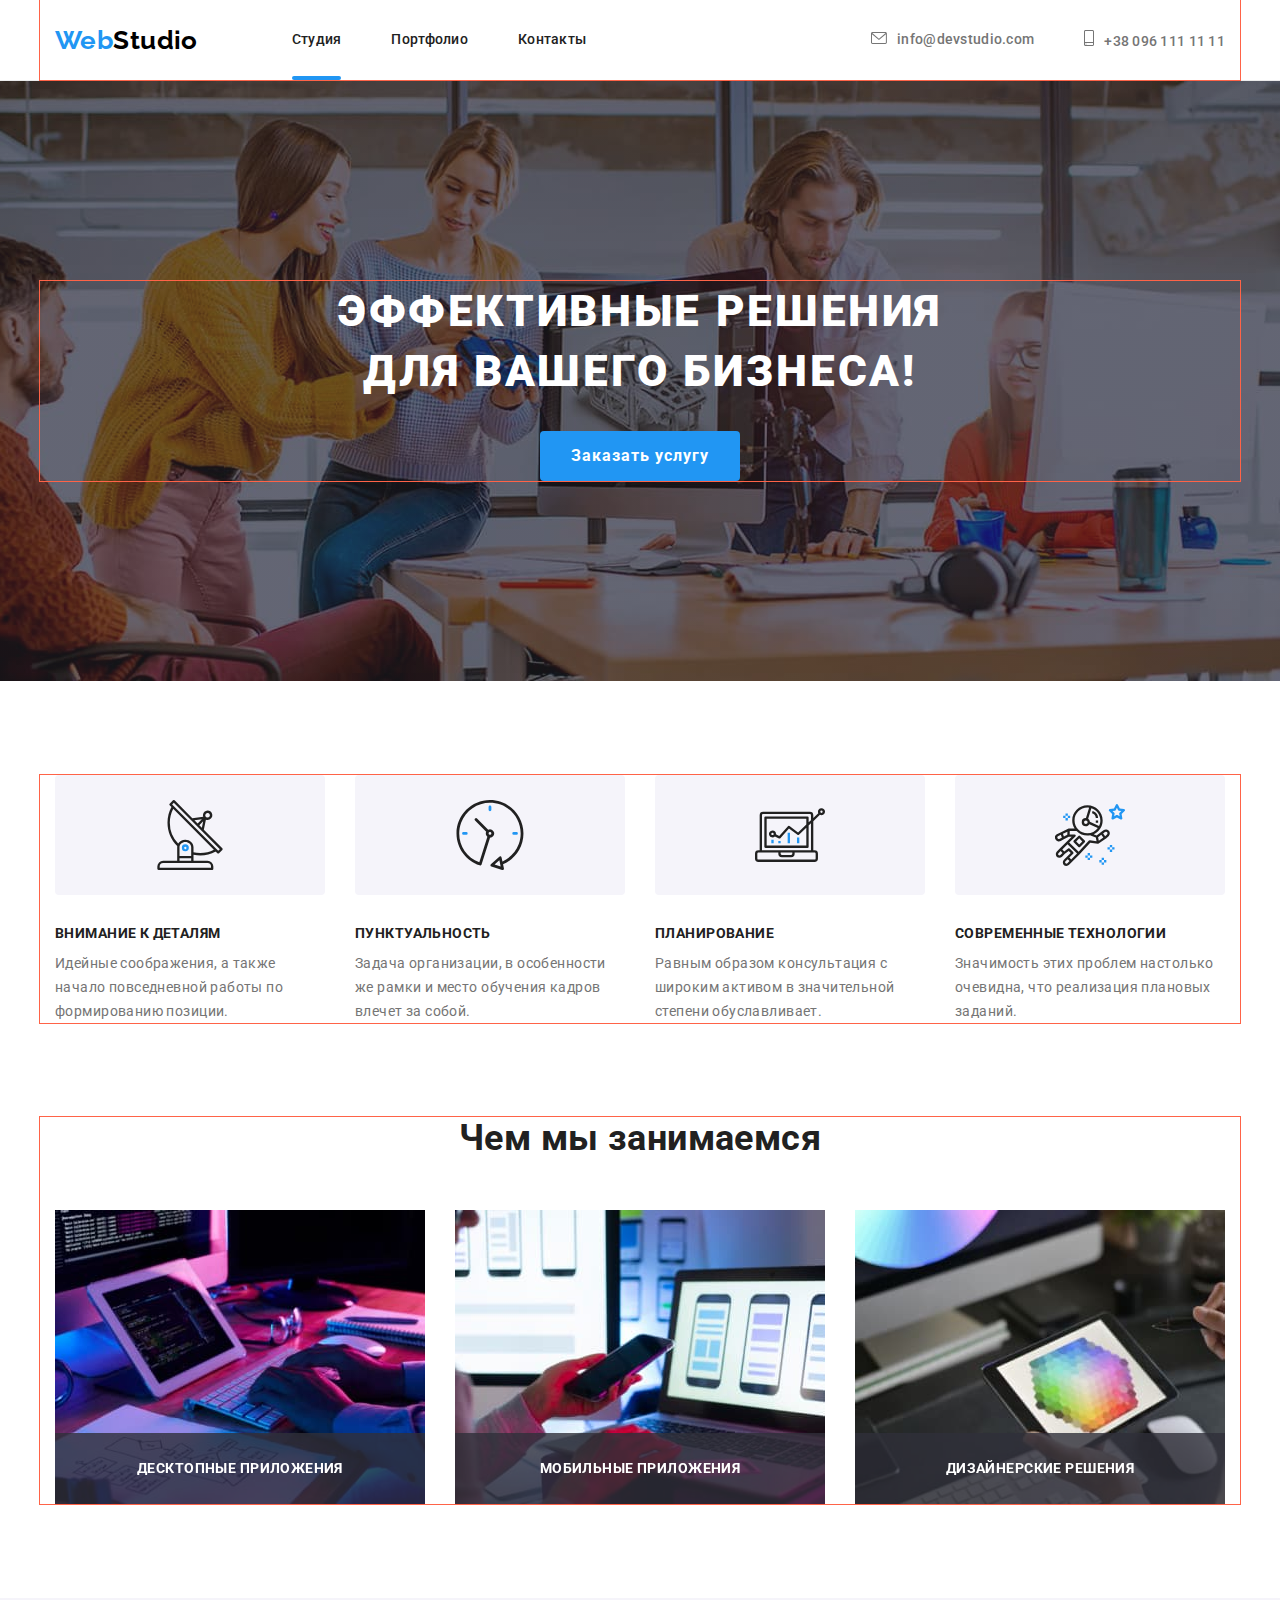
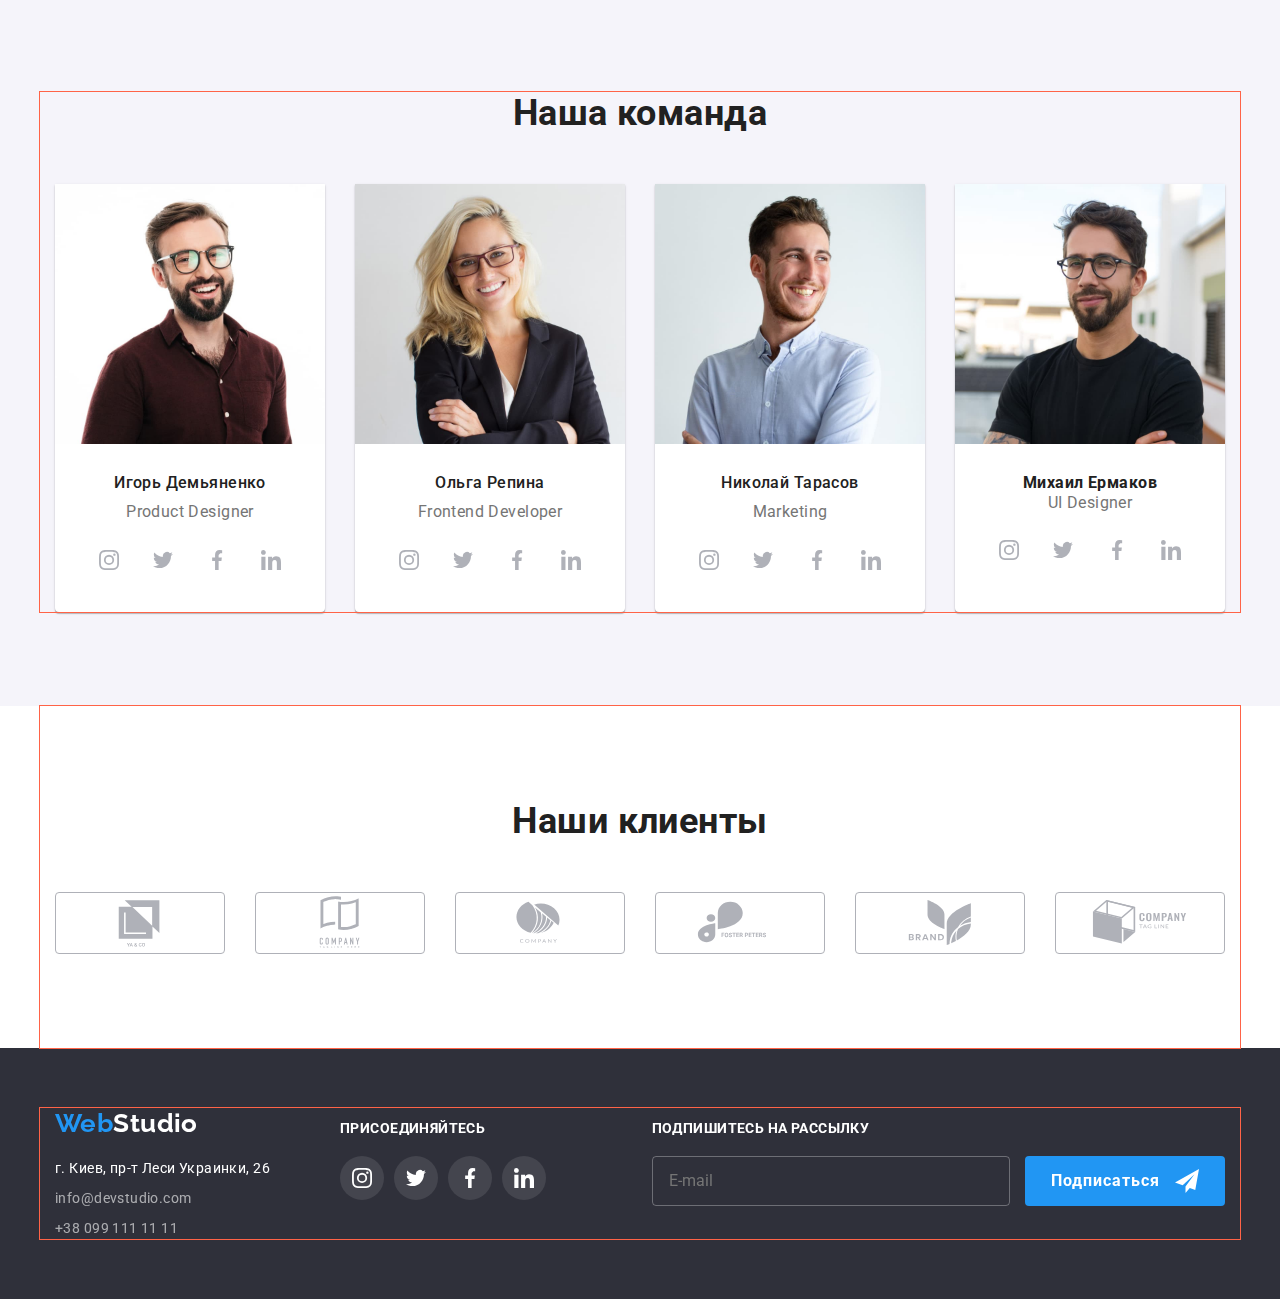
==== commit 9fcdecc0: "index.html had been adapted" ====
--- a/index.html
+++ b/index.html
@@ -40,13 +40,13 @@
                     <li class="header-contacts-list__item">
                         
                         <a class="link header__link header__link--contact" href="mailto:info@devstudio.com" lang="en">
-                            <svg class="header-contacts-list__icon" width="16" height="12">
+                            <svg class="header-contacts-list__icon header-contacts-list__icon--email">
                                 <use href="./images/icons.svg#icon-envelope"></use></svg>info@devstudio.com</a>
                     </li>
 
                     <li class="header-contacts-list__item">
                         <a class="link header__link header__link--contact" href="tel:+380961111111">
-                            <svg class="header-contacts-list__icon" width="16" height="12">
+                            <svg class="header-contacts-list__icon header-contacts-list__icon--tel">
                                 <use href="./images/icons.svg#icon-smartphone"></use></svg>+38 096 111 11 11</a>
                     </li>
                 </ul>
@@ -131,7 +131,7 @@
     <main>
 
         <!--секція з кнопкою замовлення послуги-->
-        <!--
+
         <section class="hero overlay">
             
                 <div class="container">
@@ -237,7 +237,7 @@
                 </div>
             
         </section>
--->
+
 
         <!--секція з основною інформацією про веб-студію АДАПТОВАНО-->
 
@@ -298,17 +298,16 @@
                 </ul>
             </div>
         </section>
--->
+
         <!--інформаційна секція АДАПТОВАНО-->
-<!--
+
         <section class="info">
             <div class="container">
                 <h2 class="section-title">Чем мы занимаемся</h2>
                 <ul class="list info-list">
                     <li class="info-list__item">
--->                    
-                        <!--<div class="info-item-"> -->
-<!--                        <img src="./images/image1.jpg" alt="рабочий стол" width="370">
+                    
+                        <img src="./images/image1.jpg" alt="рабочий стол" width="370">
                         <p class="info-list__item-title">Десктопные приложения</p>
                     
                     </li>
@@ -325,10 +324,10 @@
                 </ul>
             </div>
         </section>
--->
+
 
         <!--секція з інформацією про персонал веб-студії  АДАПТОВАНО-->
-<!--
+
         <section class="team">
             <div class="container">
                 <h2 class="section-title">Наша команда</h2>
@@ -514,8 +513,8 @@
                 </ul>
             </div>
         </section>
-    -->
-<!--
+    
+
         <section class="our-clients">
             <div class="container container--clients">
                 <h2 class="section-title">Наши клиенты</h2>
@@ -575,16 +574,15 @@
         </section>
 
     </main>
--->
+
     <!--контактна інформація-->
-<!--
+
     <footer class="footer-section">
         <div class="container container--footer">
 
-            <div class="footer-contacts">    
--->                <!--обгортка для вирівнювання елементів блоку контактів футера-->
-                <!--логотип-посилання-->
-<!--                <a class="link logo-text" href="#top">Web<span class="logo-text--footer">Studio</span></a>
+            <div class="footer-contacts"> <!--обгортка для вирівнювання елементів блоку контактів футера-->
+                                
+                <a class="link logo-text" href="#top">Web<span class="logo-text--footer">Studio</span></a>
         
                 <address id="contacts">
                     <ul class="list">
@@ -662,7 +660,7 @@
             
         </div>
     </footer>
--->
+
     <script src="./js/modal.js"></script>
 
     <script src="./js/mobile-menu.js"></script>
--- a/css/main.min.css
+++ b/css/main.min.css
@@ -1 +1 @@
-body{font-family:Roboto,san-serif;color:#212121;font-size:14px;background-color:#fff;letter-spacing:.03em}p,h1,h2,h3,h4,h5,h6{margin:0}* .list{padding:0;margin:0;list-style-type:none}.link{text-decoration:none}img{display:block;max-width:100%;width:100%;height:auto}.visually-hidden{position:absolute;width:1px;height:1px;margin:-1px;border:0;padding:0;white-space:nowrap;-webkit-clip-path:inset(100%);clip-path:inset(100%);clip:rect(0 0 0 0);overflow:hidden}.container{outline:1px solid tomato;padding-left:15px;padding-right:15px;margin-left:auto;margin-right:auto}@media screen and (min-width: 480px){.container{width:480px}}@media screen and (min-width: 768px){.container{width:768px}}@media screen and (min-width: 1200px){.container{width:1200px}}.logo-text{font-family:Raleway;font-weight:700;font-size:24px;line-height:1.1741666667;color:#2196f3}@media screen and (min-width: 1200px){.logo-text{font-size:26px;line-height:1.1738461538}}.logo-text:focus{outline-color:rgba(0,0,0,0)}.logo-text--header{color:#000}.logo-text--footer{color:#fff}.logo-text--footer:focus{outline-color:rgba(0,0,0,0)}header{position:relative;border-bottom-width:1px;border-bottom-style:solid;border-bottom-color:#ececec}.container--header{padding-top:10px;padding-bottom:10px}@media screen and (min-width: 1200px){.container--header{display:-webkit-box;display:-ms-flexbox;display:flex;padding-top:0px;padding-bottom:0px;padding-left:15px;padding-right:15px;-webkit-box-align:center;-ms-flex-align:center;align-items:center}}.header-menu__max-width-767{display:-webkit-box;display:-ms-flexbox;display:flex;-webkit-box-align:center;-ms-flex-align:center;align-items:center;-webkit-box-pack:justify;-ms-flex-pack:justify;justify-content:space-between;min-height:60px;width:100%}@media screen and (min-width: 768px){.header-menu__max-width-767{display:none}}.menu-button{display:-webkit-inline-box;display:-ms-inline-flexbox;display:inline-flex;margin:0;padding:0;border:none;background-color:rgba(0,0,0,0);cursor:pointer;z-index:3;fill:#212121;-webkit-transition:color 250ms cubic-bezier(0.4, 0, 0.2, 1);transition:color 250ms cubic-bezier(0.4, 0, 0.2, 1)}.menu-button:hover,.menu-button:focus{fill:#2196f3}.menu-button .icon-cross{display:none}.menu-button.is-open .icon-cross{display:block}.menu-button.is-open .icon-menu{display:none}.menu-container{display:none}.menu-container.is-open{position:fixed;top:0;left:0;overflow:auto;z-index:2;display:-webkit-box;display:-ms-flexbox;display:flex;-webkit-box-orient:vertical;-webkit-box-direction:normal;-ms-flex-direction:column;flex-direction:column;-webkit-box-pack:justify;-ms-flex-pack:justify;justify-content:space-between;padding:40px 48px;background-color:#fff;height:100vh;width:100vw;font-weight:500;letter-spacing:.02em;text-align:start}.mob-header-contacts{display:-webkit-box;display:-ms-flexbox;display:flex;-webkit-box-orient:vertical;-webkit-box-direction:normal;-ms-flex-direction:column;flex-direction:column}.mob-nav-list{display:-webkit-box;display:-ms-flexbox;display:flex;-webkit-box-orient:vertical;-webkit-box-direction:normal;-ms-flex-direction:column;flex-direction:column;margin-bottom:60px}.mob-nav-list__item+.mob-nav-list__item{margin-top:20px}@media screen and (min-width: 480px){.mob-nav-list__item+.mob-nav-list__item{margin-top:32px}}.mob-nav__link{font-size:28px;line-height:1.1428571429;color:#212121}@media screen and (min-width: 480px){.mob-nav__link{font-size:40px;line-height:1.172}}.mob-nav__link:hover,.mob-nav__link:focus{color:#2196f3}.mob-nav__link--current{color:#2196f3}.mob-header-contacts{display:block}.mob-header-contacts-list__item+.mob-header-contacts-list__item{margin-top:20px}@media screen and (min-width: 480px){.mob-header-contacts-list__item+.mob-header-contacts-list__item{margin-top:32px}}.mob-header__tel-link{font-size:26px;line-height:1.1538461538;color:#2196f3}@media screen and (min-width: 480px){.mob-header__tel-link{font-size:34px;line-height:1.1717647059}}.mob-header__email-link{font-size:24px;line-height:1.1720833333;color:#757575}.mob-header__email-link:hover{color:#2196f3}.mob-header-soc-links-list{display:-webkit-box;display:-ms-flexbox;display:flex;-ms-flex-wrap:wrap;flex-wrap:wrap;-webkit-column-gap:15px;-moz-column-gap:15px;column-gap:15px;row-gap:20px;margin-top:50px}@media screen and (min-width: 480px){.mob-header-soc-links-list{-ms-flex-wrap:nowrap;flex-wrap:nowrap;margin-top:64px}}.mob-header-soc-links__item{padding-right:10px;padding-left:10px}.mob-header-soc-links__item:nth-child(n+1){padding-left:0}@media screen and (min-width: 480px){.mob-header-soc-links__item:not(:last-child){border-right:1px solid rgba(33,33,33,.2)}}.mob-soc-link{color:#2196f3;font-size:22px;line-height:1.1}@media screen and (min-width: 480px){.mob-soc-link{font-size:18px;line-height:1.2222222222}}.header-menu__min-width-768{display:-webkit-box;display:-ms-flexbox;display:flex;-webkit-box-align:center;-ms-flex-align:center;align-items:center;-webkit-box-pack:justify;-ms-flex-pack:justify;justify-content:space-between;min-height:60px;width:100%}@media screen and (max-width: 767px){.header-menu__min-width-768{display:none}}@media screen and (min-width: 768px){.header__link{position:relative;display:block;padding-top:32px;padding-bottom:32px;font-weight:500;line-height:1.14;color:#212121;letter-spacing:.02em;-webkit-transition:color 250ms cubic-bezier(0.4, 0, 0.2, 1);transition:color 250ms cubic-bezier(0.4, 0, 0.2, 1)}}.header__link:hover{color:#2196f3}.header__link:focus{outline:none;color:#2196f3}.header__link--contact{color:#757575}@media screen and (max-width: 1199px){.header__link--contact{display:block;padding:0;margin:0;font-size:12px;line-height:1.1716666667}}.header__link--contact:hover{color:#2196f3}.header__link--contact:focus{outline:none;color:#2196f3}.header__link--current{color:#2196f3}.header__link--current:focus{outline-color:rgba(0,0,0,0)}.underline::after,.header__link--current::after{content:"";position:absolute;bottom:0;display:block;width:100%;height:4px;border-radius:2px;background-color:#2196f3}.site-menu{display:-webkit-box;display:-ms-flexbox;display:flex;-webkit-box-align:center;-ms-flex-align:center;align-items:center}.main-nav-list{display:-webkit-box;display:-ms-flexbox;display:flex;margin-left:88px;-webkit-column-gap:50px;-moz-column-gap:50px;column-gap:50px}@media screen and (min-width: 1200px){.main-nav-list{margin-left:94px}}.header-contacts-list{display:-webkit-box;display:-ms-flexbox;display:flex;margin-left:auto}@media screen and (max-width: 1199px){.header-contacts-list{-webkit-box-orient:vertical;-webkit-box-direction:normal;-ms-flex-direction:column;flex-direction:column;gap:10px;-webkit-box-align:start;-ms-flex-align:start;align-items:flex-start}}.header-contacts-list__item+.header-contacts-list__item{margin-left:50px}@media screen and (max-width: 1199px){.header-contacts-list__item+.header-contacts-list__item{margin-top:10px}}.header-contacts-list__icon{margin-right:10px;fill:currentColor;-webkit-transition:fill 250ms cubic-bezier(0.4, 0, 0.2, 1);transition:fill 250ms cubic-bezier(0.4, 0, 0.2, 1)}.header-contacts-list__icon:hover,.header-contacts-list__icon:focus{fill:currentColor}.section-title{text-align:center;margin-bottom:30px;font-size:24px;line-height:1.1666666667}@media screen and (min-width: 480px){.section-title{font-size:28px;line-height:1.1717857143}}@media screen and (min-width: 1200px){.section-title{margin-bottom:50px;font-size:36px;line-height:1.1719444444}}.hero{padding-top:200px;padding-bottom:200px;background-color:#2f303a;text-align:center}.overlay{max-width:1600px;height:600px;margin-right:auto;margin-left:auto;background-image:-webkit-gradient(linear, left top, right top, from(rgba(47, 48, 58, 0.4)), to(rgba(47, 48, 58, 0.4))),url(../images/overlay-image.jpg);background-image:linear-gradient(to right, rgba(47, 48, 58, 0.4), rgba(47, 48, 58, 0.4)),url(../images/overlay-image.jpg);background-size:cover;background-position:center;background-repeat:no-repeat}.hero-title{width:696px;margin-top:0;margin-bottom:30px;margin-right:auto;margin-left:auto;color:#fff;font-weight:900;font-size:44px;line-height:1.36;letter-spacing:.06em;text-transform:uppercase}.hero-btn{min-width:200px;border:none;border-radius:4px;background-color:#2196f3;padding-top:10px;padding-bottom:10px;padding-right:10px;padding-left:10px;margin-top:0;margin-bottom:0;margin-right:auto;margin-left:auto;font-weight:700;font-size:16px;line-height:1.88;letter-spacing:.06em;color:#fff;cursor:pointer}.backdrop{position:fixed;top:0;left:0;width:100%;height:100%;background-color:rgba(0,0,0,.2);opacity:1;-webkit-transition:opacity 250ms cubic-bezier(0.4, 0, 0.2, 1);transition:opacity 250ms cubic-bezier(0.4, 0, 0.2, 1)}.backdrop.is-hidden{opacity:0;pointer-events:none}.modal{position:absolute;top:50%;left:50%;-webkit-transform:translate(-50%, -50%) scale(1);transform:translate(-50%, -50%) scale(1);width:528px;height:581px;padding:40px;border-radius:4px;background-color:#fff;-webkit-transition:-webkit-transform 250ms cubic-bezier(0.4, 0, 0.2, 1);transition:-webkit-transform 250ms cubic-bezier(0.4, 0, 0.2, 1);transition:transform 250ms cubic-bezier(0.4, 0, 0.2, 1);transition:transform 250ms cubic-bezier(0.4, 0, 0.2, 1), -webkit-transform 250ms cubic-bezier(0.4, 0, 0.2, 1)}.backdrop.is-hidden .modal{-webkit-transform:translate(-50%, -50%) scale(0.8);transform:translate(-50%, -50%) scale(0.8)}.close-modal-btn{position:absolute;top:8px;right:8px;width:30px;height:30px;border-radius:50%;border:1px solid rgba(0,0,0,.1);background-color:rgba(0,0,0,0);fill:#000;cursor:pointer;-webkit-transition:fill 250ms cubic-bezier(0.4, 0, 0.2, 1),outline 250ms cubic-bezier(0.4, 0, 0.2, 1);transition:fill 250ms cubic-bezier(0.4, 0, 0.2, 1),outline 250ms cubic-bezier(0.4, 0, 0.2, 1)}.close-modal-btn:hover,.close-modal-btn:focus{fill:#2196f3;outline:rgba(0,0,0,0)}.modal-title{margin-bottom:12px;font-weight:700;font-size:20px;line-height:1.15}.form-field{position:relative;margin-bottom:10px;display:-webkit-box;display:-ms-flexbox;display:flex;-webkit-box-orient:vertical;-webkit-box-direction:normal;-ms-flex-direction:column;flex-direction:column}.form-label{margin-right:auto;margin-bottom:4px;font-weight:400;font-size:12px;line-height:1.1666666667;letter-spacing:.01em;color:#757575}.input-icon-container{position:relative}.form-input{display:block;width:100%;height:40px;padding-right:12px;padding-left:30px;border:1px solid rgba(33,33,33,.2);border-radius:4px;cursor:pointer;-webkit-transition:border-color 250ms cubic-bezier(0.4, 0, 0.2, 1),outline 250ms cubic-bezier(0.4, 0, 0.2, 1);transition:border-color 250ms cubic-bezier(0.4, 0, 0.2, 1),outline 250ms cubic-bezier(0.4, 0, 0.2, 1)}.form-input:hover,.form-input:focus{border-color:#2196f3;outline:rgba(0,0,0,0)}.form-input:focus:not(:-moz-placeholder-shown){border-color:#2196f3;outline:rgba(0,0,0,0)}.form-input:focus:not(:-ms-input-placeholder){border-color:#2196f3;outline:rgba(0,0,0,0)}.form-input:focus:not(:placeholder-shown){border-color:#2196f3;outline:rgba(0,0,0,0)}.form-icon{position:absolute;top:50%;-webkit-transform:translateY(-50%);transform:translateY(-50%);left:11px;fill:#212121;-webkit-transition:fill 250ms cubic-bezier(0.4, 0, 0.2, 1);transition:fill 250ms cubic-bezier(0.4, 0, 0.2, 1)}.form-input:hover+.form-icon,.form-input:focus+.form-icon{fill:#2196f3}.comment{display:block;width:100%;height:120px;padding:12px 16px;resize:none;border:1px solid rgba(33,33,33,.2);border-radius:4px;cursor:pointer;-webkit-transition:border-color 250ms cubic-bezier(0.4, 0, 0.2, 1),outline 250ms cubic-bezier(0.4, 0, 0.2, 1);transition:border-color 250ms cubic-bezier(0.4, 0, 0.2, 1),outline 250ms cubic-bezier(0.4, 0, 0.2, 1)}.comment:hover,.comment:focus{border-color:#2196f3;outline:rgba(0,0,0,0)}.comment:focus:not(:-moz-placeholder-shown){border-color:#2196f3;outline:rgba(0,0,0,0)}.comment:focus:not(:-ms-input-placeholder){border-color:#2196f3;outline:rgba(0,0,0,0)}.comment:focus:not(:placeholder-shown){border-color:#2196f3;outline:rgba(0,0,0,0)}.comment:placeholder{font-weight:400;font-size:14px;line-height:1.1428571429;letter-spacing:.01em;color:rgba(117,117,117,.5)}.checkbox-label{display:-webkit-box;display:-ms-flexbox;display:flex;-webkit-box-pack:center;-ms-flex-pack:center;justify-content:center;-webkit-box-align:center;-ms-flex-align:center;align-items:center;margin-right:auto;margin-left:auto;margin-top:20px;margin-bottom:30px;font-weight:400;line-height:1.7142857143;color:#757575}.checkbox{position:absolute;width:1px;height:1px;margin:-1px;border:0;padding:0;white-space:nowrap;-webkit-clip-path:inset(100%);clip-path:inset(100%);clip:rect(0 0 0 0);overflow:hidden}.checkbox-icon{margin-right:8px;fill:#fff;border:2px solid #212121;border-radius:2px;-webkit-transition:border-color 250ms cubic-bezier(0.4, 0, 0.2, 1),background-color 250ms cubic-bezier(0.4, 0, 0.2, 1);transition:border-color 250ms cubic-bezier(0.4, 0, 0.2, 1),background-color 250ms cubic-bezier(0.4, 0, 0.2, 1)}.checkbox:checked~.checkbox-icon{border-color:#2196f3;background-color:#2196f3}.checkbox-link{-webkit-text-decoration-line:underline;text-decoration-line:underline;color:#2196f3}.submit-btn{-webkit-box-sizing:border-box;box-sizing:border-box;min-width:200px;border:none;border-radius:4px;background-color:#2196f3;padding-top:10px;padding-bottom:10px;padding-right:10px;padding-left:10px;margin-top:0;margin-bottom:0;margin-right:auto;margin-left:auto;font-weight:700;font-size:16px;line-height:1.88;letter-spacing:.06em;color:#fff;text-align:center;cursor:pointer;-webkit-transition:shadow 250ms cubic-bezier(0.4, 0, 0.2, 1);transition:shadow 250ms cubic-bezier(0.4, 0, 0.2, 1)}.submit-btn:hover,.submit-btn:focus{-webkit-box-shadow:0px 4px 4px rgba(0,0,0,.15);box-shadow:0px 4px 4px rgba(0,0,0,.15)}@media screen and (min-width: 480px){.description{padding-top:60px;padding-bottom:60px}}@media screen and (min-width: 1200px){.description{padding-top:94px;padding-bottom:94px}}.description-list{display:-webkit-box;display:-ms-flexbox;display:flex;-ms-flex-wrap:wrap;flex-wrap:wrap;gap:30px}@media screen and (min-width: 768px){.description-list{margin-left:-30px}}@media screen and (min-width: 320px)and (max-width: 479px){.description-item{min-width:290px}}@media screen and (min-width: 480px){.description-item{max-width:450px}}@media screen and (min-width: 768px){.description-item{-ms-flex-preferred-size:calc((100% - 60px)/2);flex-basis:calc((100% - 60px)/2)}}@media screen and (min-width: 768px)and (max-width: 1199px){.description-item:nth-child(2n+1){margin-left:30px}}@media screen and (min-width: 1200px){.description-item{-ms-flex-preferred-size:calc((100% - 120px)/4);flex-basis:calc((100% - 120px)/4)}.description-item:first-child{margin-left:30px}}.description-icon-space{display:-webkit-box;display:-ms-flexbox;display:flex;padding-top:25px;padding-bottom:25px;margin-bottom:15px;-webkit-box-pack:center;-ms-flex-pack:center;justify-content:center;border-radius:4px;background-color:#f5f4fa}@media screen and (min-width: 480px){.description-icon-space{margin-bottom:30px}}.description-title{margin-top:0;margin-bottom:10px;margin-right:auto;margin-left:auto;text-transform:uppercase;text-align:center;font-size:12px;line-height:1.1666666667}@media screen and (min-width: 480px){.description-title{font-size:14px;line-height:1.1721428571}}@media screen and (min-width: 768px){.description-title{text-align:start}}.description-text{width:100%;color:#757575;margin-bottom:0;font-size:12px;line-height:1.6666666667;text-align:center}@media screen and (min-width: 480px){.description-text{font-size:14px;line-height:1.7142857143;text-align:start}}.info{display:block;padding-bottom:94px}@media screen and (max-width: 1199px){.info{display:none}}.info-list{display:-webkit-box;display:-ms-flexbox;display:flex}.info-list__item{position:relative}.info-list__item+.info-list__item{margin-left:30px}.info-list__item-title{position:absolute;bottom:0;width:100%;padding-top:27px;padding-bottom:27px;font-weight:700;line-height:1.17;text-transform:uppercase;text-align:center;color:#fff;background-color:rgba(47,48,58,.8)}.team{background-color:#f5f4fa;text-align:center}@media screen and (min-width: 480px){.team{padding-top:60px;padding-bottom:60px}}@media screen and (min-width: 1200px){.team{padding-top:94px;padding-bottom:94px}}.team-list{display:-webkit-box;display:-ms-flexbox;display:flex;-ms-flex-wrap:wrap;flex-wrap:wrap;gap:30px}@media screen and (min-width: 768px){.team-list{margin-left:-30px}}.team-list__item{-webkit-box-shadow:0px 1px 3px rgba(0,0,0,.12),0px 1px 1px rgba(0,0,0,.14),0px 2px 1px rgba(0,0,0,.2);box-shadow:0px 1px 3px rgba(0,0,0,.12),0px 1px 1px rgba(0,0,0,.14),0px 2px 1px rgba(0,0,0,.2);background-color:#fff;border-radius:0px 0px 4px 4px}@media screen and (min-width: 320px)and (max-width: 479px){.team-list__item{min-width:290px}}@media screen and (min-width: 480px){.team-list__item{max-width:450px}}@media screen and (min-width: 768px){.team-list__item{-ms-flex-preferred-size:calc((100% - 60px)/2);flex-basis:calc((100% - 60px)/2)}}@media screen and (min-width: 768px)and (max-width: 1199px){.team-list__item:nth-child(2n+1){margin-left:30px}}@media screen and (min-width: 1200px){.team-list__item{-ms-flex-preferred-size:calc((100% - 120px)/4);flex-basis:calc((100% - 120px)/4)}.team-list__item:first-child{margin-left:30px}}.team-list__item-border{padding-top:15px;padding-bottom:15px}@media screen and (min-width: 480px){.team-list__item-border{padding-top:30px;padding-bottom:30px}}.team-list__item-name{margin-bottom:10px;font-weight:500;font-size:20px;line-height:1.2}@media screen and (min-width: 480px){.team-list__item-name{font-size:16px;line-height:1.171875}}.team-list__item-position{margin-bottom:16px;color:#757575;font-size:20px;line-height:1.2}@media screen and (min-width: 480px){.team-list__item-position{margin-bottom:16px;font-size:16px;line-height:1.19}}.social-icon-list{display:-webkit-box;display:-ms-flexbox;display:flex;-webkit-box-pack:center;-ms-flex-pack:center;justify-content:center;margin-left:auto;margin-right:auto}.social-icon-area{width:44px;height:44px}.social-icon-area+.social-icon-area{margin-left:10px}.social-link{display:-webkit-box;display:-ms-flexbox;display:flex;-webkit-box-pack:center;-ms-flex-pack:center;justify-content:center;-webkit-box-align:center;-ms-flex-align:center;align-items:center;width:100%;height:100%;border-radius:50%;background-color:#fff;-webkit-transition:background-color 250ms cubic-bezier(0.4, 0, 0.2, 1);transition:background-color 250ms cubic-bezier(0.4, 0, 0.2, 1)}.social-link:hover,.social-link:focus{background-color:#2196f3}.social-link--footer{background-color:rgba(255,255,255,.1)}.social-icon{fill:#afb1b8;-webkit-transition:fill 250ms cubic-bezier(0.4, 0, 0.2, 1);transition:fill 250ms cubic-bezier(0.4, 0, 0.2, 1)}.social-link:hover .social-icon,.social-link:focus .social-icon{fill:#fff}.social-icon--footer{fill:#fff}@media screen and (min-width: 480px){.container--clients{padding-top:60px;padding-bottom:60px}}@media screen and (min-width: 1200px){.container--clients{padding-top:94px;padding-bottom:94px}}.clients-list{display:-webkit-box;display:-ms-flexbox;display:flex;-ms-flex-wrap:wrap;flex-wrap:wrap;gap:30px}@media screen and (min-width: 480px){.clients-list{margin-left:-30px}}.clients-list__item{background-color:#fff}@media screen and (min-width: 320px)and (max-width: 479px){.clients-list__item{min-width:290px;margin-left:auto;margin-right:auto}}@media screen and (min-width: 480px){.clients-list__item{-ms-flex-preferred-size:calc((100% - 60px)/2);flex-basis:calc((100% - 60px)/2)}}@media screen and (min-width: 480px)and (max-width: 767px){.clients-list__item:nth-child(2n+1){margin-left:30px}}@media screen and (min-width: 768px){.clients-list__item{-ms-flex-preferred-size:calc((100% - 90px)/3);flex-basis:calc((100% - 90px)/3)}}@media screen and (min-width: 768px)and (max-width: 1199px){.clients-list__item:nth-child(3n+1){margin-left:30px}}@media screen and (min-width: 1200px){.clients-list__item{-ms-flex-preferred-size:calc((100% - 180px)/6);flex-basis:calc((100% - 180px)/6)}.clients-list__item:first-child{margin-left:30px}}.clients-list__item-link{display:-webkit-box;display:-ms-flexbox;display:flex;-webkit-box-pack:center;-ms-flex-pack:center;justify-content:center;-webkit-box-align:center;-ms-flex-align:center;align-items:center;width:100%;height:100%;border:1px solid #afb1b8;border-radius:4px;background-color:#fff;-webkit-transition:border 250ms cubic-bezier(0.4, 0, 0.2, 1);transition:border 250ms cubic-bezier(0.4, 0, 0.2, 1)}.clients-list__item-link:hover,.clients-list__item-link:focus{border:1px solid #2196f3}.clients-list__item-icon{fill:#afb1b8;-webkit-transition:fill 250ms cubic-bezier(0.4, 0, 0.2, 1);transition:fill 250ms cubic-bezier(0.4, 0, 0.2, 1)}.clients-list__item-link:hover .clients-list__item-icon,.clients-list__item-link:focus .clients-list__item-icon{fill:#2196f3;outline:rgba(0,0,0,0)}.footer-section{padding-top:60px;padding-bottom:60px;background-color:#2f303a}.container--footer{display:-webkit-box;display:-ms-flexbox;display:flex;-webkit-box-orient:vertical;-webkit-box-direction:normal;-ms-flex-direction:column;flex-direction:column;-webkit-box-align:center;-ms-flex-align:center;align-items:center}@media screen and (min-width: 768px)and (max-width: 1199px){.container--footer{padding-right:0;padding-left:0;-ms-flex-wrap:wrap;flex-wrap:wrap;-webkit-box-orient:horizontal;-webkit-box-direction:normal;-ms-flex-direction:row;flex-direction:row;-webkit-box-pack:center;-ms-flex-pack:center;justify-content:center;-webkit-box-align:start;-ms-flex-align:start;align-items:flex-start}}@media screen and (min-width: 1200px){.container--footer{position:relative;-webkit-box-orient:horizontal;-webkit-box-direction:normal;-ms-flex-direction:row;flex-direction:row;-webkit-box-align:start;-ms-flex-align:start;align-items:flex-start}}.footer-contacts{text-align:center}@media screen and (min-width: 768px)and (max-width: 1199px){.footer-contacts{-ms-flex-preferred-size:50%;flex-basis:50%}}@media screen and (min-width: 1200px){.footer-contacts{text-align:start}}#contacts{display:block;margin-top:20px;padding:0;font-style:normal}.contacts__item+.contacts__item{margin-top:8px}@media screen and (min-width: 1200px){.contacts__item+.contacts__item{margin-top:9px}}.contacts__post-address{display:inline-block;line-height:1.5;color:#fff;-webkit-transition:color 250ms cubic-bezier(0.4, 0, 0.2, 1);transition:color 250ms cubic-bezier(0.4, 0, 0.2, 1)}.contacts__post-address:hover{color:#2196f3}.contacts__post-address:focus{outline-color:rgba(0,0,0,0);color:#2196f3}.contacts__title{line-height:1.5;color:rgba(255,255,255,.6);-webkit-transition:color 250ms cubic-bezier(0.4, 0, 0.2, 1);transition:color 250ms cubic-bezier(0.4, 0, 0.2, 1)}.contacts__title:hover{color:#2196f3}.contacts__title:focus{outline-color:rgba(0,0,0,0);color:#2196f3}.footer-soc-link-block{display:-webkit-box;display:-ms-flexbox;display:flex;-webkit-box-orient:vertical;-webkit-box-direction:normal;-ms-flex-direction:column;flex-direction:column;-webkit-box-pack:start;-ms-flex-pack:start;justify-content:flex-start;margin-top:60px}@media screen and (min-width: 768px)and (max-width: 1199px){.footer-soc-link-block{-ms-flex-preferred-size:50%;flex-basis:50%;margin-top:5px}}@media screen and (min-width: 1200px){.footer-soc-link-block{padding-top:12px;margin-top:0px;margin-left:70px;margin-bottom:0}}.footer-title{margin-bottom:20px;text-transform:uppercase;color:#fff;font-weight:700;line-height:1.1721428571;text-align:center}@media screen and (min-width: 1200px){.footer-title{text-align:start}}.subscribe-form{display:-webkit-box;display:-ms-flexbox;display:flex;-webkit-box-orient:vertical;-webkit-box-direction:normal;-ms-flex-direction:column;flex-direction:column;-webkit-box-pack:center;-ms-flex-pack:center;justify-content:center;margin-top:60px}@media screen and (min-width: 1200px){.subscribe-form{display:block;margin-top:12px;position:absolute;right:15px}}.subscribe-form__label{display:block;margin-bottom:20px;font-weight:700;line-height:16px;text-transform:uppercase;color:#fff;text-align:center}@media screen and (min-width: 1200px){.subscribe-form__label{text-align:start}}.subscribe-form__input{min-width:290px;margin-bottom:20px;padding:14px 16px;border:1px solid rgba(255,255,255,.3);border-radius:4px;background-color:rgba(0,0,0,0);font-weight:400;font-size:16px;line-height:1.25;color:rgba(255,255,255,.6)}@media screen and (min-width: 480px){.subscribe-form__input{min-width:450px}}@media screen and (min-width: 1200px){.subscribe-form__input{min-width:358px;margin-right:12px;margin-bottom:0}}.subscribe-form__btn{-webkit-box-sizing:border-box;box-sizing:border-box;min-width:200px;border:none;border-radius:4px;background-color:#2196f3;padding-top:10px;padding-bottom:10px;padding-right:10px;padding-left:10px;margin-top:0;margin-bottom:0;margin-right:auto;margin-left:auto;font-weight:700;font-size:16px;line-height:1.88;letter-spacing:.06em;color:#fff;text-align:center;cursor:pointer}.subscribe-form__icon{display:inline-block;vertical-align:middle;margin-left:10px;fill:currentColor}.portfolio{padding-top:60px;padding-bottom:60px}@media screen and (min-width: 1200px){.portfolio{padding-top:94px;padding-bottom:94px}}.filter-button-list{display:-webkit-box;display:-ms-flexbox;display:flex;-ms-flex-wrap:wrap;flex-wrap:wrap;-webkit-box-pack:center;-ms-flex-pack:center;justify-content:center;-webkit-column-gap:8px;-moz-column-gap:8px;column-gap:8px;row-gap:15px;margin-bottom:40px}@media screen and (min-width: 480px){.filter-button-list{-webkit-box-pack:start;-ms-flex-pack:start;justify-content:flex-start}}@media screen and (min-width: 768px){.filter-button-list{margin-bottom:30px;-ms-flex-wrap:nowrap;flex-wrap:nowrap;-webkit-box-pack:center;-ms-flex-pack:center;justify-content:center}}@media screen and (min-width: 1200px){.filter-button-list{margin-bottom:50px}}.filter-button-list__button{padding:6px 22px;font-family:inherit;font-weight:500;font-size:16px;line-height:1.62;border:rgba(0,0,0,0);border-radius:4px;background-color:#f5f4fa;cursor:pointer;-webkit-transition:background-color 250ms cubic-bezier(0.4, 0, 0.2, 1),color 250ms cubic-bezier(0.4, 0, 0.2, 1);transition:background-color 250ms cubic-bezier(0.4, 0, 0.2, 1),color 250ms cubic-bezier(0.4, 0, 0.2, 1)}.filter-button-list__button:hover{background-color:#2196f3;color:#fff;-webkit-filter:drop-shadow(0px 4px 4px rgba(0, 0, 0, 0.25));filter:drop-shadow(0px 4px 4px rgba(0, 0, 0, 0.25))}.filter-button-list__button:focus{background-color:#2196f3;color:#fff;outline-color:rgba(0,0,0,0);-webkit-filter:drop-shadow(0px 4px 4px rgba(0, 0, 0, 0.25));filter:drop-shadow(0px 4px 4px rgba(0, 0, 0, 0.25))}.filter-button-list__button--active{background-color:#2196f3;color:#fff}.portfolio-list{display:-webkit-box;display:-ms-flexbox;display:flex;-ms-flex-wrap:wrap;flex-wrap:wrap;gap:30px;cursor:pointer;-webkit-box-pack:center;-ms-flex-pack:center;justify-content:center}.portfolio-list__item-link{display:block;color:inherit;-webkit-transition:-webkit-box-shadow 250ms cubic-bezier(0.4, 0, 0.2, 1);transition:-webkit-box-shadow 250ms cubic-bezier(0.4, 0, 0.2, 1);transition:box-shadow 250ms cubic-bezier(0.4, 0, 0.2, 1);transition:box-shadow 250ms cubic-bezier(0.4, 0, 0.2, 1), -webkit-box-shadow 250ms cubic-bezier(0.4, 0, 0.2, 1)}.portfolio-list__item-link:hover,.portfolio-list__item-link:focus{-webkit-box-shadow:0px 1px 1px rgba(0,0,0,.12),0px 4px 4px rgba(0,0,0,.06),1px 4px 6px rgba(0,0,0,.16);box-shadow:0px 1px 1px rgba(0,0,0,.12),0px 4px 4px rgba(0,0,0,.06),1px 4px 6px rgba(0,0,0,.16)}@media screen and (min-width: 320px)and (max-width: 479px){.portfolio-list__item-link{min-width:290px}}@media screen and (min-width: 480px){.portfolio-list__item-link{max-width:450px}}@media screen and (min-width: 768px){.portfolio-list__item-link{-ms-flex-preferred-size:calc((100% - 60px)/2);flex-basis:calc((100% - 60px)/2)}}.portfolio-list__item-img-thumb{position:relative;overflow:hidden}.portfolio-list__item-thumb-descr{position:absolute;bottom:0;width:100%;height:100%;display:-webkit-box;display:-ms-flexbox;display:flex;-webkit-box-align:center;-ms-flex-align:center;align-items:center;padding:24px;font-style:normal;font-weight:400;font-size:18px;line-height:156%;color:#fff;background-color:rgba(33,150,243,.9);-webkit-transform:translateY(100%);transform:translateY(100%);-webkit-transition:opacity 250ms cubic-bezier(0.4, 0, 0.2, 1),-webkit-transform 250ms cubic-bezier(0.4, 0, 0.2, 1);transition:opacity 250ms cubic-bezier(0.4, 0, 0.2, 1),-webkit-transform 250ms cubic-bezier(0.4, 0, 0.2, 1);transition:transform 250ms cubic-bezier(0.4, 0, 0.2, 1),opacity 250ms cubic-bezier(0.4, 0, 0.2, 1);transition:transform 250ms cubic-bezier(0.4, 0, 0.2, 1),opacity 250ms cubic-bezier(0.4, 0, 0.2, 1),-webkit-transform 250ms cubic-bezier(0.4, 0, 0.2, 1);opacity:0}.portfolio-list__item-link:hover .portfolio-list__item-thumb-descr,.portfolio-list__item-link:focus .portfolio-list__item-thumb-descr{-webkit-transform:translateY(0);transform:translateY(0);opacity:1}.portfolio-list__item-title-border{padding-top:20px;padding-bottom:20px;padding-right:24px;padding-left:24px;border:1px solid #eee;border-top:none}.portfolio-list__item-title{margin-bottom:4px;font-size:18px;line-height:2;letter-spacing:.06em}.portfolio-list__item-description{margin:0;color:#757575;font-size:16px;line-height:1.875}/*# sourceMappingURL=main.min.css.map */+body{font-family:Roboto,san-serif;color:#212121;font-size:14px;background-color:#fff;letter-spacing:.03em}p,h1,h2,h3,h4,h5,h6{margin:0}* .list{padding:0;margin:0;list-style-type:none}.link{text-decoration:none}img{display:block;max-width:100%;width:100%;height:auto}.visually-hidden{position:absolute;width:1px;height:1px;margin:-1px;border:0;padding:0;white-space:nowrap;-webkit-clip-path:inset(100%);clip-path:inset(100%);clip:rect(0 0 0 0);overflow:hidden}.container{outline:1px solid tomato;padding-left:15px;padding-right:15px;margin-left:auto;margin-right:auto}@media screen and (min-width: 480px){.container{width:480px}}@media screen and (min-width: 768px){.container{width:768px}}@media screen and (min-width: 1200px){.container{width:1200px}}.logo-text{font-family:Raleway;font-weight:700;font-size:24px;line-height:1.1741666667;color:#2196f3}@media screen and (min-width: 1200px){.logo-text{font-size:26px;line-height:1.1738461538}}.logo-text:focus{outline-color:rgba(0,0,0,0)}.logo-text--header{color:#000}.logo-text--footer{color:#fff}.logo-text--footer:focus{outline-color:rgba(0,0,0,0)}header{position:relative;border-bottom-width:1px;border-bottom-style:solid;border-bottom-color:#ececec}.container--header{padding-top:10px;padding-bottom:10px;-webkit-box-align:center;-ms-flex-align:center;align-items:center}@media screen and (min-width: 768px){.container--header{display:-webkit-box;display:-ms-flexbox;display:flex;padding-top:0;padding-bottom:0;-webkit-box-align:center;-ms-flex-align:center;align-items:center}}.header-menu__max-width-767{position:relative;display:-webkit-box;display:-ms-flexbox;display:flex;-webkit-box-align:center;-ms-flex-align:center;align-items:center;-webkit-box-pack:justify;-ms-flex-pack:justify;justify-content:space-between;height:100%;width:100%;overflow-y:no-scroll}@media screen and (min-width: 768px){.header-menu__max-width-767{display:none}}.menu-button{display:-webkit-inline-box;display:-ms-inline-flexbox;display:inline-flex;margin:0;padding:0;border:none;background-color:rgba(0,0,0,0);cursor:pointer;z-index:2;fill:#212121;-webkit-transition:color 250ms cubic-bezier(0.4, 0, 0.2, 1);transition:color 250ms cubic-bezier(0.4, 0, 0.2, 1)}.menu-button:hover,.menu-button:focus{fill:#2196f3}.menu-button .icon-cross{display:none}.menu-button.is-open .icon-cross{display:block}.menu-button.is-open .icon-menu{display:none}.menu-button.is-hidden{display:none}.menu-container{display:none}.menu-container.is-open{position:fixed;top:0;left:0;overflow:auto;z-index:1;display:-webkit-box;display:-ms-flexbox;display:flex;-webkit-box-orient:vertical;-webkit-box-direction:normal;-ms-flex-direction:column;flex-direction:column;-webkit-box-pack:justify;-ms-flex-pack:justify;justify-content:space-between;padding:40px 48px;background-color:#fff;height:100vh;width:100vw;font-weight:500;letter-spacing:.02em;text-align:start}.mob-header-contacts{display:-webkit-box;display:-ms-flexbox;display:flex;-webkit-box-orient:vertical;-webkit-box-direction:normal;-ms-flex-direction:column;flex-direction:column}.mob-nav-list{display:-webkit-box;display:-ms-flexbox;display:flex;-webkit-box-orient:vertical;-webkit-box-direction:normal;-ms-flex-direction:column;flex-direction:column;margin-bottom:60px}.mob-nav-list__item+.mob-nav-list__item{margin-top:20px}@media screen and (min-width: 480px){.mob-nav-list__item+.mob-nav-list__item{margin-top:32px}}.mob-nav__link{font-size:28px;line-height:1.1428571429;color:#212121}@media screen and (min-width: 480px){.mob-nav__link{font-size:40px;line-height:1.172}}.mob-nav__link:hover,.mob-nav__link:focus{color:#2196f3}.mob-nav__link--current{color:#2196f3}.mob-header-contacts{display:block}.mob-header-contacts-list__item+.mob-header-contacts-list__item{margin-top:20px}@media screen and (min-width: 480px){.mob-header-contacts-list__item+.mob-header-contacts-list__item{margin-top:32px}}.mob-header__tel-link{font-size:26px;line-height:1.1538461538;color:#2196f3}@media screen and (min-width: 480px){.mob-header__tel-link{font-size:34px;line-height:1.1717647059}}.mob-header__email-link{font-size:24px;line-height:1.1720833333;color:#757575}.mob-header__email-link:hover{color:#2196f3}.mob-header-soc-links-list{display:-webkit-box;display:-ms-flexbox;display:flex;-ms-flex-wrap:wrap;flex-wrap:wrap;-webkit-column-gap:15px;-moz-column-gap:15px;column-gap:15px;row-gap:20px;margin-top:50px}@media screen and (min-width: 480px){.mob-header-soc-links-list{-ms-flex-wrap:nowrap;flex-wrap:nowrap;margin-top:64px}}.mob-header-soc-links__item{padding-right:10px;padding-left:10px}.mob-header-soc-links__item:nth-child(n+1){padding-left:0}@media screen and (min-width: 480px){.mob-header-soc-links__item:not(:last-child){border-right:1px solid rgba(33,33,33,.2)}}.mob-soc-link{color:#2196f3;font-size:22px;line-height:1.1}@media screen and (min-width: 480px){.mob-soc-link{font-size:18px;line-height:1.2222222222}}.header-menu__min-width-768{display:-webkit-box;display:-ms-flexbox;display:flex;-webkit-box-align:center;-ms-flex-align:center;align-items:center;-webkit-box-pack:justify;-ms-flex-pack:justify;justify-content:space-between;min-height:60px;width:100%}@media screen and (max-width: 767px){.header-menu__min-width-768{display:none}}.header__link{position:relative;display:block;padding-top:32px;padding-bottom:32px;font-weight:500;line-height:1.14;color:#212121;letter-spacing:.02em;-webkit-transition:color 250ms cubic-bezier(0.4, 0, 0.2, 1);transition:color 250ms cubic-bezier(0.4, 0, 0.2, 1)}.header__link:hover{color:#2196f3}.header__link:focus{outline:none;color:#2196f3}.header__link--contact{color:#757575}@media screen and (max-width: 1199px){.header__link--contact{display:block;padding:0;margin:0;font-size:12px;line-height:1.1716666667}}.header__link--contact:hover{color:#2196f3}.header__link--contact:focus{outline:none;color:#2196f3}@media screen and (min-width: 1200px){.header__link--contact:last-child{padding-top:30px;padding-bottom:30px}}.header__link--current{color:#2196f3}.header__link--current:focus{outline-color:rgba(0,0,0,0)}.underline::after,.header__link--current::after{content:"";position:absolute;bottom:0;display:block;width:100%;height:4px;border-radius:2px;background-color:#2196f3}.site-menu{display:-webkit-box;display:-ms-flexbox;display:flex;-webkit-box-align:center;-ms-flex-align:center;align-items:center}.main-nav-list{display:-webkit-box;display:-ms-flexbox;display:flex;margin-left:88px;-webkit-column-gap:50px;-moz-column-gap:50px;column-gap:50px}@media screen and (min-width: 1200px){.main-nav-list{margin-left:94px}}.header-contacts-list{display:-webkit-box;display:-ms-flexbox;display:flex;margin-left:auto;-webkit-box-align:center;-ms-flex-align:center;align-items:center}@media screen and (max-width: 1199px){.header-contacts-list{-webkit-box-orient:vertical;-webkit-box-direction:normal;-ms-flex-direction:column;flex-direction:column;gap:10px;-webkit-box-align:start;-ms-flex-align:start;align-items:flex-start}}.header-contacts-list__item+.header-contacts-list__item{margin-left:50px}@media screen and (max-width: 1199px){.header-contacts-list__item+.header-contacts-list__item{margin-top:10px;margin-left:0}}.header-contacts-list__icon{margin-right:8px;fill:currentColor;-webkit-transition:fill 250ms cubic-bezier(0.4, 0, 0.2, 1);transition:fill 250ms cubic-bezier(0.4, 0, 0.2, 1)}.header-contacts-list__icon:hover,.header-contacts-list__icon:focus{fill:currentColor}@media screen and (min-width: 1200px){.header-contacts-list__icon{margin-right:10px}}.header-contacts-list__icon--email{width:14px;height:10px}@media screen and (min-width: 1200px){.header-contacts-list__icon--email{width:16px;height:12px}}.header-contacts-list__icon--tel{width:10px;height:14px}@media screen and (min-width: 1200px){.header-contacts-list__icon--tel{height:16px}}.section-title{text-align:center;margin-bottom:30px;font-size:24px;line-height:1.1666666667}@media screen and (min-width: 480px){.section-title{font-size:28px;line-height:1.1717857143}}@media screen and (min-width: 1200px){.section-title{margin-bottom:50px;font-size:36px;line-height:1.1719444444}}.hero{padding-top:118px;padding-bottom:118px;background-color:#2f303a;text-align:center}@media screen and (min-width: 1200px){.hero{padding-top:200px;padding-bottom:200px}}.overlay{max-width:1600px;height:600px;margin-right:auto;margin-left:auto;background-image:-webkit-gradient(linear, left top, right top, from(rgba(47, 48, 58, 0.4)), to(rgba(47, 48, 58, 0.4))),url(../images/overlay-image.jpg);background-image:linear-gradient(to right, rgba(47, 48, 58, 0.4), rgba(47, 48, 58, 0.4)),url(../images/overlay-image.jpg);background-size:cover;background-position:center;background-repeat:no-repeat}.hero-title{width:290px;margin-top:0;margin-bottom:30px;margin-right:auto;margin-left:auto;color:#fff;font-weight:900;letter-spacing:.06em;text-transform:uppercase;font-size:20px;line-height:1.4}@media screen and (min-width: 480px){.hero-title{width:360px;font-size:26px;line-height:1.6153846154}}@media screen and (min-width: 1200px){.hero-title{width:696px;font-size:44px;line-height:1.3636363636}}.hero-btn{min-width:200px;border:none;border-radius:4px;background-color:#2196f3;padding-top:10px;padding-bottom:10px;padding-right:10px;padding-left:10px;margin-top:0;margin-bottom:0;margin-right:auto;margin-left:auto;font-weight:700;font-size:16px;line-height:1.88;letter-spacing:.06em;color:#fff;cursor:pointer}.backdrop{position:fixed;top:0;left:0;width:100%;height:100%;background-color:rgba(0,0,0,.2);opacity:1;-webkit-transition:opacity 250ms cubic-bezier(0.4, 0, 0.2, 1);transition:opacity 250ms cubic-bezier(0.4, 0, 0.2, 1)}.backdrop.is-hidden{opacity:0;pointer-events:none}.modal{position:absolute;top:50%;left:50%;-webkit-transform:translate(-50%, -50%) scale(1);transform:translate(-50%, -50%) scale(1);z-index:3;width:100vw;height:100vh;overflow:auto;padding:40px 15px;border-radius:4px;background-color:#fff;-webkit-transition:-webkit-transform 250ms cubic-bezier(0.4, 0, 0.2, 1);transition:-webkit-transform 250ms cubic-bezier(0.4, 0, 0.2, 1);transition:transform 250ms cubic-bezier(0.4, 0, 0.2, 1);transition:transform 250ms cubic-bezier(0.4, 0, 0.2, 1), -webkit-transform 250ms cubic-bezier(0.4, 0, 0.2, 1)}.backdrop.is-hidden .modal{-webkit-transform:translate(-50%, -50%) scale(0.8);transform:translate(-50%, -50%) scale(0.8)}@media screen and (min-width: 480px){.modal{width:450px;height:609px;padding:40px}}@media screen and (min-width: 1200px){.modal{width:528px;height:581px}}.close-modal-btn{position:absolute;top:8px;right:8px;width:30px;height:30px;border-radius:50%;border:1px solid rgba(0,0,0,.1);background-color:rgba(0,0,0,0);fill:#000;cursor:pointer;-webkit-transition:fill 250ms cubic-bezier(0.4, 0, 0.2, 1),outline 250ms cubic-bezier(0.4, 0, 0.2, 1);transition:fill 250ms cubic-bezier(0.4, 0, 0.2, 1),outline 250ms cubic-bezier(0.4, 0, 0.2, 1)}.close-modal-btn:hover,.close-modal-btn:focus{fill:#2196f3;outline:rgba(0,0,0,0)}.modal-title{margin-bottom:12px;font-weight:700;font-size:16px;line-height:1.25}@media screen and (min-width: 480px){.modal-title{font-size:20px;line-height:1.5}}@media screen and (min-width: 1200px){.modal-title{line-height:1.15}}.form-field{position:relative;margin-bottom:10px;display:-webkit-box;display:-ms-flexbox;display:flex;-webkit-box-orient:vertical;-webkit-box-direction:normal;-ms-flex-direction:column;flex-direction:column}.form-label{margin-right:auto;margin-bottom:4px;font-weight:400;font-size:12px;line-height:1.1666666667;letter-spacing:.01em;color:#757575}.input-icon-container{position:relative}.form-input{display:block;width:100%;height:40px;padding-right:12px;padding-left:30px;border:1px solid rgba(33,33,33,.2);border-radius:4px;cursor:pointer;-webkit-transition:border-color 250ms cubic-bezier(0.4, 0, 0.2, 1),outline 250ms cubic-bezier(0.4, 0, 0.2, 1);transition:border-color 250ms cubic-bezier(0.4, 0, 0.2, 1),outline 250ms cubic-bezier(0.4, 0, 0.2, 1)}.form-input:hover,.form-input:focus{border-color:#2196f3;outline:rgba(0,0,0,0)}.form-input:focus:not(:-moz-placeholder-shown){border-color:#2196f3;outline:rgba(0,0,0,0)}.form-input:focus:not(:-ms-input-placeholder){border-color:#2196f3;outline:rgba(0,0,0,0)}.form-input:focus:not(:placeholder-shown){border-color:#2196f3;outline:rgba(0,0,0,0)}.form-icon{position:absolute;top:50%;-webkit-transform:translateY(-50%);transform:translateY(-50%);left:11px;fill:#212121;-webkit-transition:fill 250ms cubic-bezier(0.4, 0, 0.2, 1);transition:fill 250ms cubic-bezier(0.4, 0, 0.2, 1)}.form-input:hover+.form-icon,.form-input:focus+.form-icon{fill:#2196f3}.comment{display:block;width:100%;height:60px;padding:12px 16px;resize:none;border:1px solid rgba(33,33,33,.2);border-radius:4px;cursor:pointer;-webkit-transition:border-color 250ms cubic-bezier(0.4, 0, 0.2, 1),outline 250ms cubic-bezier(0.4, 0, 0.2, 1);transition:border-color 250ms cubic-bezier(0.4, 0, 0.2, 1),outline 250ms cubic-bezier(0.4, 0, 0.2, 1)}.comment:hover,.comment:focus{border-color:#2196f3;outline:rgba(0,0,0,0)}.comment:focus:not(:-moz-placeholder-shown){border-color:#2196f3;outline:rgba(0,0,0,0)}.comment:focus:not(:-ms-input-placeholder){border-color:#2196f3;outline:rgba(0,0,0,0)}.comment:focus:not(:placeholder-shown){border-color:#2196f3;outline:rgba(0,0,0,0)}@media screen and (min-width: 480px){.comment{height:120px}}.comment:placeholder{font-weight:400;font-size:14px;line-height:1.1428571429;letter-spacing:.01em;color:rgba(117,117,117,.5)}.checkbox-label{display:-webkit-box;display:-ms-flexbox;display:flex;-webkit-box-pack:center;-ms-flex-pack:center;justify-content:center;-webkit-box-align:center;-ms-flex-align:center;align-items:center;margin-right:auto;margin-left:auto;margin-top:15px;margin-bottom:20px;font-weight:400;color:#757575;font-size:9px;line-height:1.3333333333}@media screen and (min-width: 480px){.checkbox-label{margin-top:20px;margin-bottom:30px;font-size:12px;line-height:1.1666666667}}@media screen and (min-width: 1200px){.checkbox-label{font-size:14px;line-height:1.7142857143}}.checkbox{position:absolute;width:1px;height:1px;margin:-1px;border:0;padding:0;white-space:nowrap;-webkit-clip-path:inset(100%);clip-path:inset(100%);clip:rect(0 0 0 0);overflow:hidden}.checkbox-icon{margin-right:8px;fill:#fff;border:2px solid #212121;border-radius:2px;-webkit-transition:border-color 250ms cubic-bezier(0.4, 0, 0.2, 1),background-color 250ms cubic-bezier(0.4, 0, 0.2, 1);transition:border-color 250ms cubic-bezier(0.4, 0, 0.2, 1),background-color 250ms cubic-bezier(0.4, 0, 0.2, 1)}.checkbox:checked~.checkbox-icon{border-color:#2196f3;background-color:#2196f3}.checkbox-link{-webkit-text-decoration-line:underline;text-decoration-line:underline;color:#2196f3}.submit-btn{-webkit-box-sizing:border-box;box-sizing:border-box;min-width:200px;border:none;border-radius:4px;background-color:#2196f3;padding-top:10px;padding-bottom:10px;padding-right:10px;padding-left:10px;margin-top:0;margin-bottom:0;margin-right:auto;margin-left:auto;font-weight:700;font-size:16px;line-height:1.88;letter-spacing:.06em;color:#fff;text-align:center;cursor:pointer;-webkit-transition:shadow 250ms cubic-bezier(0.4, 0, 0.2, 1);transition:shadow 250ms cubic-bezier(0.4, 0, 0.2, 1)}.submit-btn:hover,.submit-btn:focus{-webkit-box-shadow:0px 4px 4px rgba(0,0,0,.15);box-shadow:0px 4px 4px rgba(0,0,0,.15)}@media screen and (min-width: 480px){.description{padding-top:60px;padding-bottom:60px}}@media screen and (min-width: 1200px){.description{padding-top:94px;padding-bottom:94px}}.description-list{display:-webkit-box;display:-ms-flexbox;display:flex;-ms-flex-wrap:wrap;flex-wrap:wrap;gap:30px}@media screen and (min-width: 768px){.description-list{margin-left:-30px}}@media screen and (min-width: 320px)and (max-width: 479px){.description-item{min-width:290px}}@media screen and (min-width: 480px){.description-item{max-width:450px}}@media screen and (min-width: 768px){.description-item{-ms-flex-preferred-size:calc((100% - 60px)/2);flex-basis:calc((100% - 60px)/2)}}@media screen and (min-width: 768px)and (max-width: 1199px){.description-item:nth-child(2n+1){margin-left:30px}}@media screen and (min-width: 1200px){.description-item{-ms-flex-preferred-size:calc((100% - 120px)/4);flex-basis:calc((100% - 120px)/4)}.description-item:first-child{margin-left:30px}}.description-icon-space{display:-webkit-box;display:-ms-flexbox;display:flex;padding-top:25px;padding-bottom:25px;margin-bottom:15px;-webkit-box-pack:center;-ms-flex-pack:center;justify-content:center;border-radius:4px;background-color:#f5f4fa}@media screen and (min-width: 480px){.description-icon-space{margin-bottom:30px}}.description-title{margin-top:0;margin-bottom:10px;margin-right:auto;margin-left:auto;text-transform:uppercase;text-align:center;font-size:12px;line-height:1.1666666667}@media screen and (min-width: 480px){.description-title{font-size:14px;line-height:1.1721428571}}@media screen and (min-width: 768px){.description-title{text-align:start}}.description-text{width:100%;color:#757575;margin-bottom:0;font-size:12px;line-height:1.6666666667;text-align:center}@media screen and (min-width: 480px){.description-text{font-size:14px;line-height:1.7142857143;text-align:start}}.info{display:block;padding-bottom:94px}@media screen and (max-width: 1199px){.info{display:none}}.info-list{display:-webkit-box;display:-ms-flexbox;display:flex}.info-list__item{position:relative}.info-list__item+.info-list__item{margin-left:30px}.info-list__item-title{position:absolute;bottom:0;width:100%;padding-top:27px;padding-bottom:27px;font-weight:700;line-height:1.17;text-transform:uppercase;text-align:center;color:#fff;background-color:rgba(47,48,58,.8)}.team{background-color:#f5f4fa;text-align:center}@media screen and (min-width: 480px){.team{padding-top:60px;padding-bottom:60px}}@media screen and (min-width: 1200px){.team{padding-top:94px;padding-bottom:94px}}.team-list{display:-webkit-box;display:-ms-flexbox;display:flex;-ms-flex-wrap:wrap;flex-wrap:wrap;gap:30px}@media screen and (min-width: 768px){.team-list{margin-left:-30px}}.team-list__item{-webkit-box-shadow:0px 1px 3px rgba(0,0,0,.12),0px 1px 1px rgba(0,0,0,.14),0px 2px 1px rgba(0,0,0,.2);box-shadow:0px 1px 3px rgba(0,0,0,.12),0px 1px 1px rgba(0,0,0,.14),0px 2px 1px rgba(0,0,0,.2);background-color:#fff;border-radius:0px 0px 4px 4px}@media screen and (min-width: 320px)and (max-width: 479px){.team-list__item{min-width:290px}}@media screen and (min-width: 480px){.team-list__item{max-width:450px}}@media screen and (min-width: 768px){.team-list__item{-ms-flex-preferred-size:calc((100% - 60px)/2);flex-basis:calc((100% - 60px)/2)}}@media screen and (min-width: 768px)and (max-width: 1199px){.team-list__item:nth-child(2n+1){margin-left:30px}}@media screen and (min-width: 1200px){.team-list__item{-ms-flex-preferred-size:calc((100% - 120px)/4);flex-basis:calc((100% - 120px)/4)}.team-list__item:first-child{margin-left:30px}}.team-list__item-border{padding-top:15px;padding-bottom:15px}@media screen and (min-width: 480px){.team-list__item-border{padding-top:30px;padding-bottom:30px}}.team-list__item-name{margin-bottom:10px;font-weight:500;font-size:20px;line-height:1.2}@media screen and (min-width: 480px){.team-list__item-name{font-size:16px;line-height:1.171875}}.team-list__item-position{margin-bottom:16px;color:#757575;font-size:20px;line-height:1.2}@media screen and (min-width: 480px){.team-list__item-position{margin-bottom:16px;font-size:16px;line-height:1.19}}.social-icon-list{display:-webkit-box;display:-ms-flexbox;display:flex;-webkit-box-pack:center;-ms-flex-pack:center;justify-content:center;margin-left:auto;margin-right:auto}.social-icon-area{width:44px;height:44px}.social-icon-area+.social-icon-area{margin-left:10px}.social-link{display:-webkit-box;display:-ms-flexbox;display:flex;-webkit-box-pack:center;-ms-flex-pack:center;justify-content:center;-webkit-box-align:center;-ms-flex-align:center;align-items:center;width:100%;height:100%;border-radius:50%;background-color:#fff;-webkit-transition:background-color 250ms cubic-bezier(0.4, 0, 0.2, 1);transition:background-color 250ms cubic-bezier(0.4, 0, 0.2, 1)}.social-link:hover,.social-link:focus{background-color:#2196f3}.social-link--footer{background-color:rgba(255,255,255,.1)}.social-icon{fill:#afb1b8;-webkit-transition:fill 250ms cubic-bezier(0.4, 0, 0.2, 1);transition:fill 250ms cubic-bezier(0.4, 0, 0.2, 1)}.social-link:hover .social-icon,.social-link:focus .social-icon{fill:#fff}.social-icon--footer{fill:#fff}@media screen and (min-width: 480px){.container--clients{padding-top:60px;padding-bottom:60px}}@media screen and (min-width: 1200px){.container--clients{padding-top:94px;padding-bottom:94px}}.clients-list{display:-webkit-box;display:-ms-flexbox;display:flex;-ms-flex-wrap:wrap;flex-wrap:wrap;gap:30px}@media screen and (min-width: 480px){.clients-list{margin-left:-30px}}.clients-list__item{background-color:#fff}@media screen and (min-width: 320px)and (max-width: 479px){.clients-list__item{min-width:290px;margin-left:auto;margin-right:auto}}@media screen and (min-width: 480px){.clients-list__item{-ms-flex-preferred-size:calc((100% - 60px)/2);flex-basis:calc((100% - 60px)/2)}}@media screen and (min-width: 480px)and (max-width: 767px){.clients-list__item:nth-child(2n+1){margin-left:30px}}@media screen and (min-width: 768px){.clients-list__item{-ms-flex-preferred-size:calc((100% - 90px)/3);flex-basis:calc((100% - 90px)/3)}}@media screen and (min-width: 768px)and (max-width: 1199px){.clients-list__item:nth-child(3n+1){margin-left:30px}}@media screen and (min-width: 1200px){.clients-list__item{-ms-flex-preferred-size:calc((100% - 180px)/6);flex-basis:calc((100% - 180px)/6)}.clients-list__item:first-child{margin-left:30px}}.clients-list__item-link{display:-webkit-box;display:-ms-flexbox;display:flex;-webkit-box-pack:center;-ms-flex-pack:center;justify-content:center;-webkit-box-align:center;-ms-flex-align:center;align-items:center;width:100%;height:100%;border:1px solid #afb1b8;border-radius:4px;background-color:#fff;-webkit-transition:border 250ms cubic-bezier(0.4, 0, 0.2, 1);transition:border 250ms cubic-bezier(0.4, 0, 0.2, 1)}.clients-list__item-link:hover,.clients-list__item-link:focus{border:1px solid #2196f3}.clients-list__item-icon{fill:#afb1b8;-webkit-transition:fill 250ms cubic-bezier(0.4, 0, 0.2, 1);transition:fill 250ms cubic-bezier(0.4, 0, 0.2, 1)}.clients-list__item-link:hover .clients-list__item-icon,.clients-list__item-link:focus .clients-list__item-icon{fill:#2196f3;outline:rgba(0,0,0,0)}.footer-section{padding-top:60px;padding-bottom:60px;background-color:#2f303a}.container--footer{display:-webkit-box;display:-ms-flexbox;display:flex;-webkit-box-orient:vertical;-webkit-box-direction:normal;-ms-flex-direction:column;flex-direction:column;-webkit-box-align:center;-ms-flex-align:center;align-items:center}@media screen and (min-width: 768px)and (max-width: 1199px){.container--footer{padding-right:0;padding-left:0;-ms-flex-wrap:wrap;flex-wrap:wrap;-webkit-box-orient:horizontal;-webkit-box-direction:normal;-ms-flex-direction:row;flex-direction:row;-webkit-box-pack:center;-ms-flex-pack:center;justify-content:center;-webkit-box-align:start;-ms-flex-align:start;align-items:flex-start}}@media screen and (min-width: 1200px){.container--footer{position:relative;-webkit-box-orient:horizontal;-webkit-box-direction:normal;-ms-flex-direction:row;flex-direction:row;-webkit-box-align:start;-ms-flex-align:start;align-items:flex-start}}.footer-contacts{text-align:center}@media screen and (min-width: 768px)and (max-width: 1199px){.footer-contacts{-ms-flex-preferred-size:50%;flex-basis:50%}}@media screen and (min-width: 1200px){.footer-contacts{text-align:start}}#contacts{display:block;margin-top:20px;padding:0;font-style:normal}.contacts__item+.contacts__item{margin-top:8px}@media screen and (min-width: 1200px){.contacts__item+.contacts__item{margin-top:9px}}.contacts__post-address{display:inline-block;line-height:1.5;color:#fff;-webkit-transition:color 250ms cubic-bezier(0.4, 0, 0.2, 1);transition:color 250ms cubic-bezier(0.4, 0, 0.2, 1)}.contacts__post-address:hover{color:#2196f3}.contacts__post-address:focus{outline-color:rgba(0,0,0,0);color:#2196f3}.contacts__title{line-height:1.5;color:rgba(255,255,255,.6);-webkit-transition:color 250ms cubic-bezier(0.4, 0, 0.2, 1);transition:color 250ms cubic-bezier(0.4, 0, 0.2, 1)}.contacts__title:hover{color:#2196f3}.contacts__title:focus{outline-color:rgba(0,0,0,0);color:#2196f3}.footer-soc-link-block{display:-webkit-box;display:-ms-flexbox;display:flex;-webkit-box-orient:vertical;-webkit-box-direction:normal;-ms-flex-direction:column;flex-direction:column;-webkit-box-pack:start;-ms-flex-pack:start;justify-content:flex-start;margin-top:60px}@media screen and (min-width: 768px)and (max-width: 1199px){.footer-soc-link-block{-ms-flex-preferred-size:50%;flex-basis:50%;margin-top:5px}}@media screen and (min-width: 1200px){.footer-soc-link-block{padding-top:12px;margin-top:0px;margin-left:70px;margin-bottom:0}}.footer-title{margin-bottom:20px;text-transform:uppercase;color:#fff;font-weight:700;line-height:1.1721428571;text-align:center}@media screen and (min-width: 1200px){.footer-title{text-align:start}}.subscribe-form{display:-webkit-box;display:-ms-flexbox;display:flex;-webkit-box-orient:vertical;-webkit-box-direction:normal;-ms-flex-direction:column;flex-direction:column;-webkit-box-pack:center;-ms-flex-pack:center;justify-content:center;margin-top:60px}@media screen and (min-width: 1200px){.subscribe-form{display:block;margin-top:12px;position:absolute;right:15px}}.subscribe-form__label{display:block;margin-bottom:20px;font-weight:700;line-height:16px;text-transform:uppercase;color:#fff;text-align:center}@media screen and (min-width: 1200px){.subscribe-form__label{text-align:start}}.subscribe-form__input{min-width:290px;margin-bottom:20px;padding:14px 16px;border:1px solid rgba(255,255,255,.3);border-radius:4px;background-color:rgba(0,0,0,0);font-weight:400;font-size:16px;line-height:1.25;color:rgba(255,255,255,.6)}@media screen and (min-width: 480px){.subscribe-form__input{min-width:450px}}@media screen and (min-width: 1200px){.subscribe-form__input{min-width:358px;margin-right:12px;margin-bottom:0}}.subscribe-form__btn{-webkit-box-sizing:border-box;box-sizing:border-box;min-width:200px;border:none;border-radius:4px;background-color:#2196f3;padding-top:10px;padding-bottom:10px;padding-right:10px;padding-left:10px;margin-top:0;margin-bottom:0;margin-right:auto;margin-left:auto;font-weight:700;font-size:16px;line-height:1.88;letter-spacing:.06em;color:#fff;text-align:center;cursor:pointer}.subscribe-form__icon{display:inline-block;vertical-align:middle;margin-left:10px;fill:currentColor}.portfolio{padding-top:60px;padding-bottom:60px}@media screen and (min-width: 1200px){.portfolio{padding-top:94px;padding-bottom:94px}}.filter-button-list{display:-webkit-box;display:-ms-flexbox;display:flex;-ms-flex-wrap:wrap;flex-wrap:wrap;-webkit-box-pack:center;-ms-flex-pack:center;justify-content:center;-webkit-column-gap:8px;-moz-column-gap:8px;column-gap:8px;row-gap:15px;margin-bottom:40px}@media screen and (min-width: 480px){.filter-button-list{-webkit-box-pack:start;-ms-flex-pack:start;justify-content:flex-start}}@media screen and (min-width: 768px){.filter-button-list{margin-bottom:30px;-ms-flex-wrap:nowrap;flex-wrap:nowrap;-webkit-box-pack:center;-ms-flex-pack:center;justify-content:center}}@media screen and (min-width: 1200px){.filter-button-list{margin-bottom:50px}}.filter-button-list__button{padding:6px 22px;font-family:inherit;font-weight:500;font-size:16px;line-height:1.62;border:rgba(0,0,0,0);border-radius:4px;background-color:#f5f4fa;cursor:pointer;-webkit-transition:background-color 250ms cubic-bezier(0.4, 0, 0.2, 1),color 250ms cubic-bezier(0.4, 0, 0.2, 1);transition:background-color 250ms cubic-bezier(0.4, 0, 0.2, 1),color 250ms cubic-bezier(0.4, 0, 0.2, 1)}.filter-button-list__button:hover{background-color:#2196f3;color:#fff;-webkit-filter:drop-shadow(0px 4px 4px rgba(0, 0, 0, 0.25));filter:drop-shadow(0px 4px 4px rgba(0, 0, 0, 0.25))}.filter-button-list__button:focus{background-color:#2196f3;color:#fff;outline-color:rgba(0,0,0,0);-webkit-filter:drop-shadow(0px 4px 4px rgba(0, 0, 0, 0.25));filter:drop-shadow(0px 4px 4px rgba(0, 0, 0, 0.25))}.filter-button-list__button--active{background-color:#2196f3;color:#fff}.portfolio-list{display:-webkit-box;display:-ms-flexbox;display:flex;-ms-flex-wrap:wrap;flex-wrap:wrap;gap:30px;cursor:pointer;-webkit-box-pack:center;-ms-flex-pack:center;justify-content:center}.portfolio-list__item-link{display:block;color:inherit;-webkit-transition:-webkit-box-shadow 250ms cubic-bezier(0.4, 0, 0.2, 1);transition:-webkit-box-shadow 250ms cubic-bezier(0.4, 0, 0.2, 1);transition:box-shadow 250ms cubic-bezier(0.4, 0, 0.2, 1);transition:box-shadow 250ms cubic-bezier(0.4, 0, 0.2, 1), -webkit-box-shadow 250ms cubic-bezier(0.4, 0, 0.2, 1)}.portfolio-list__item-link:hover,.portfolio-list__item-link:focus{-webkit-box-shadow:0px 1px 1px rgba(0,0,0,.12),0px 4px 4px rgba(0,0,0,.06),1px 4px 6px rgba(0,0,0,.16);box-shadow:0px 1px 1px rgba(0,0,0,.12),0px 4px 4px rgba(0,0,0,.06),1px 4px 6px rgba(0,0,0,.16)}@media screen and (min-width: 320px)and (max-width: 479px){.portfolio-list__item-link{min-width:290px}}@media screen and (min-width: 480px){.portfolio-list__item-link{max-width:450px}}@media screen and (min-width: 768px){.portfolio-list__item-link{-ms-flex-preferred-size:calc((100% - 60px)/2);flex-basis:calc((100% - 60px)/2)}}.portfolio-list__item-img-thumb{position:relative;overflow:hidden}.portfolio-list__item-thumb-descr{position:absolute;bottom:0;width:100%;height:100%;display:-webkit-box;display:-ms-flexbox;display:flex;-webkit-box-align:center;-ms-flex-align:center;align-items:center;padding:24px;font-style:normal;font-weight:400;font-size:18px;line-height:156%;color:#fff;background-color:rgba(33,150,243,.9);-webkit-transform:translateY(100%);transform:translateY(100%);-webkit-transition:opacity 250ms cubic-bezier(0.4, 0, 0.2, 1),-webkit-transform 250ms cubic-bezier(0.4, 0, 0.2, 1);transition:opacity 250ms cubic-bezier(0.4, 0, 0.2, 1),-webkit-transform 250ms cubic-bezier(0.4, 0, 0.2, 1);transition:transform 250ms cubic-bezier(0.4, 0, 0.2, 1),opacity 250ms cubic-bezier(0.4, 0, 0.2, 1);transition:transform 250ms cubic-bezier(0.4, 0, 0.2, 1),opacity 250ms cubic-bezier(0.4, 0, 0.2, 1),-webkit-transform 250ms cubic-bezier(0.4, 0, 0.2, 1);opacity:0}.portfolio-list__item-link:hover .portfolio-list__item-thumb-descr,.portfolio-list__item-link:focus .portfolio-list__item-thumb-descr{-webkit-transform:translateY(0);transform:translateY(0);opacity:1}.portfolio-list__item-title-border{padding-top:20px;padding-bottom:20px;padding-right:24px;padding-left:24px;border:1px solid #eee;border-top:none}.portfolio-list__item-title{margin-bottom:4px;font-size:18px;line-height:2;letter-spacing:.06em}.portfolio-list__item-description{margin:0;color:#757575;font-size:16px;line-height:1.875}/*# sourceMappingURL=main.min.css.map */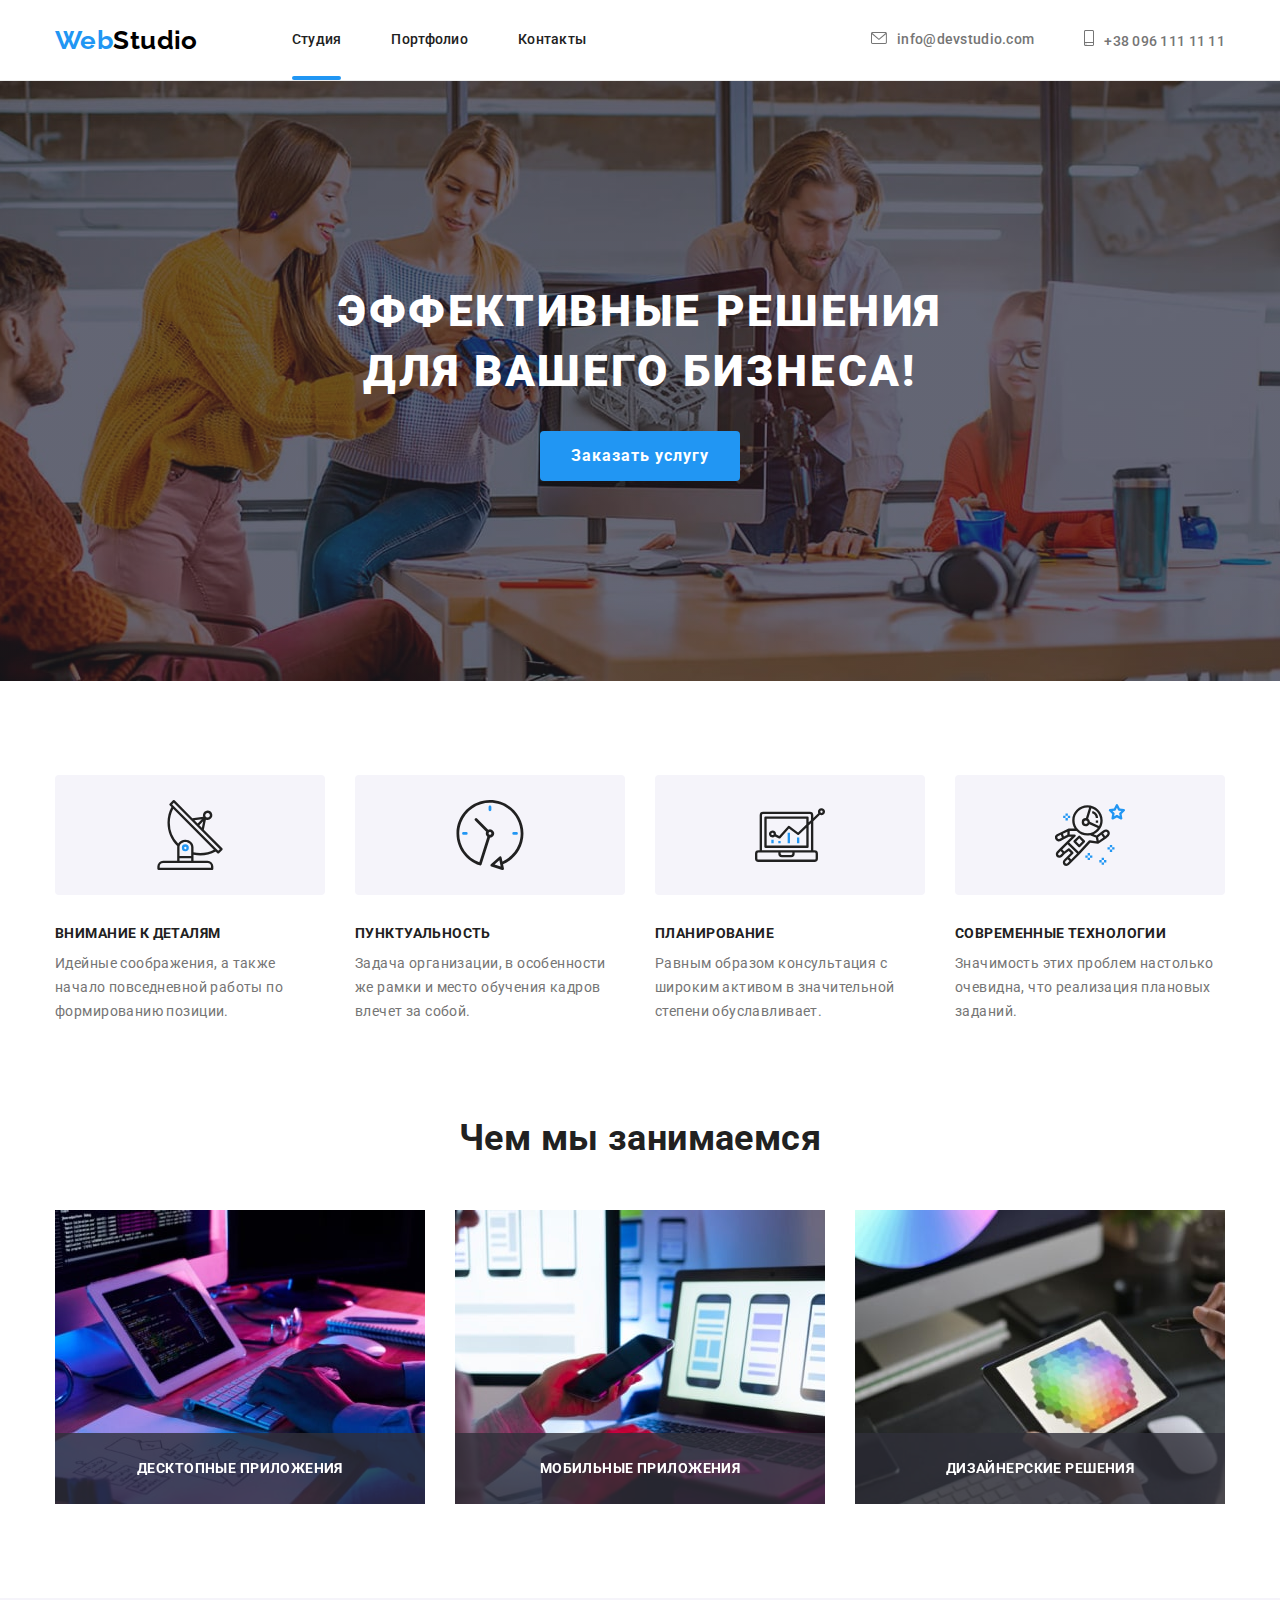
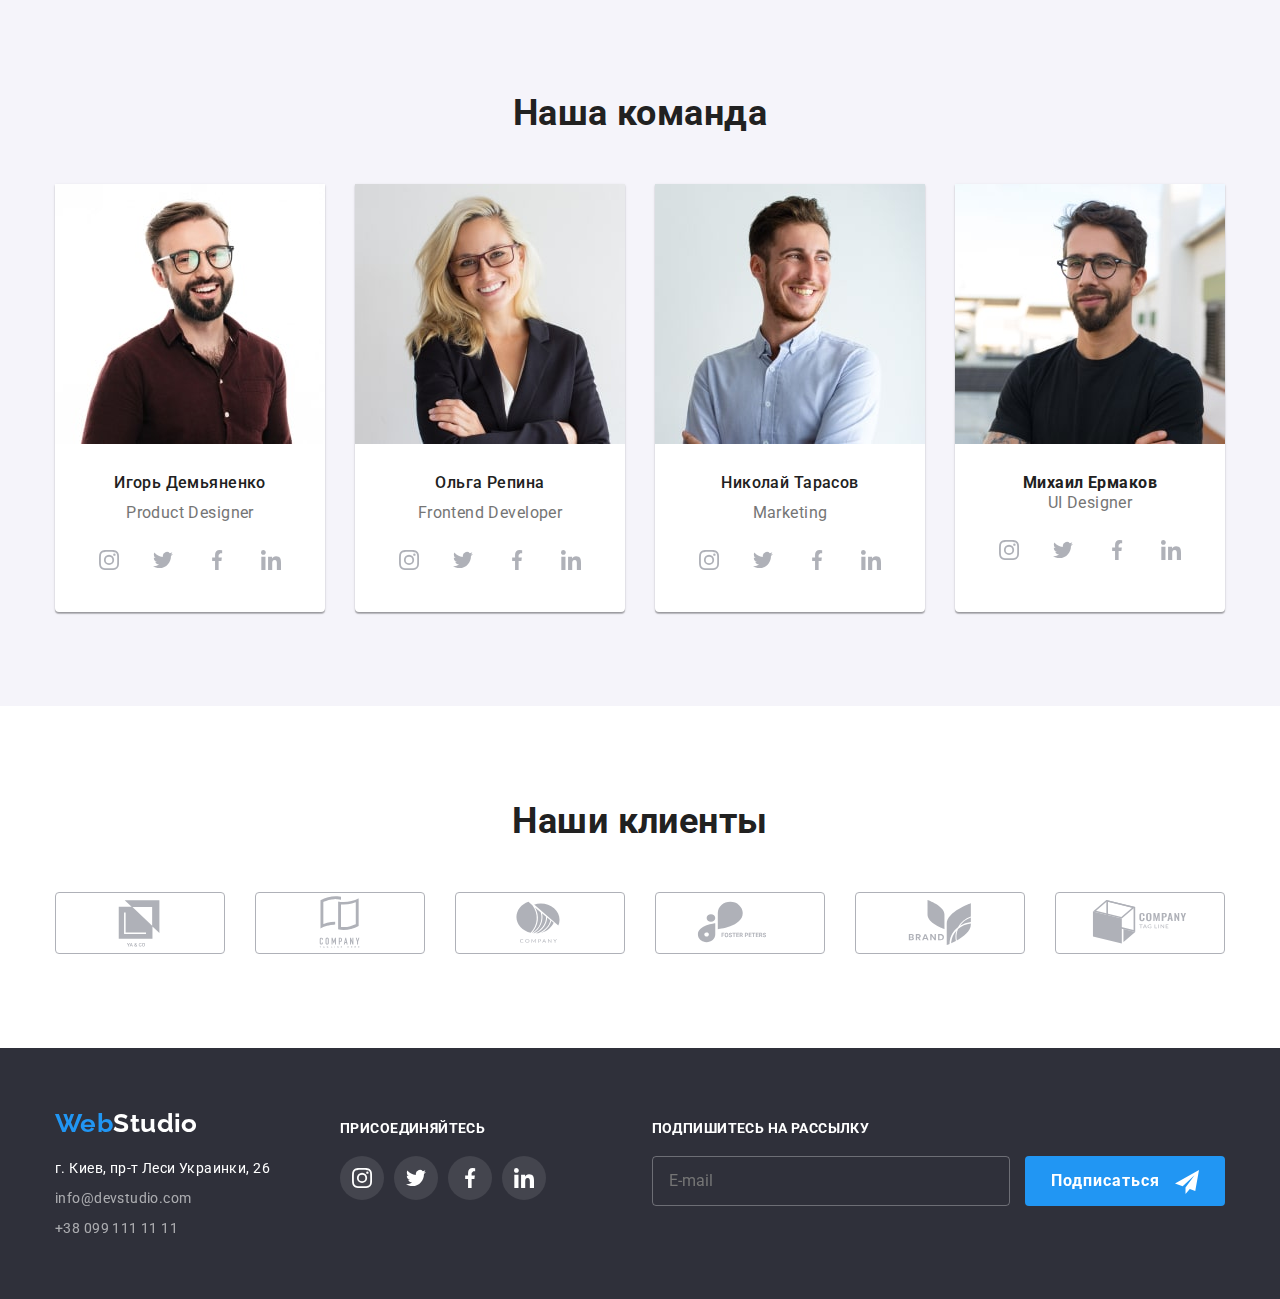
==== commit aa3d0b58: "portfolio.html had been adapted" ====
--- a/index.html
+++ b/index.html
@@ -54,7 +54,7 @@
 
             <div class="header-menu__max-width-767">
             
-                <a class="link logo-text" href="./index.html" id="top">Web<span class="logo-text--header">Studio</span></a>
+                <a class="link logo-text" href="./index.html">Web<span class="logo-text--header">Studio</span></a>
                 
                 <button type="button" 
                         class="menu-button" 
@@ -238,7 +238,6 @@
             
         </section>
 
-
         <!--секція з основною інформацією про веб-студію АДАПТОВАНО-->
 
         <section class="description">
@@ -306,19 +305,39 @@
                 <h2 class="section-title">Чем мы занимаемся</h2>
                 <ul class="list info-list">
                     <li class="info-list__item">
-                    
-                        <img src="./images/image1.jpg" alt="рабочий стол" width="370">
+                        <img 
+                            srcset="./images/info-img-1-370px.jpg    1x,
+                                    ./images/info-img-1-370px-2x.jpg 2x
+                                    "
+                        
+                            src="./images/info-img-1-370px.jpg" 
+                            alt="рабочий стол" 
+                            width="370"
+                        >
                         <p class="info-list__item-title">Десктопные приложения</p>
-                    
                     </li>
                     
                     <li class="info-list__item">
-                        <img src="./images/image2.jpg" alt="экран ноутбука" width="370">
+                        <img 
+                            srcset="./images/info-img-2-370px.jpg    1x,
+                                    ./images/info-img-2-370px-2x.jpg 2x
+                                    " 
+                            src="./images/info-img-2-370px.jpg" 
+                            alt="экран ноутбука" 
+                            width="370"
+                        >
                         <p class="info-list__item-title">Мобильные приложения</p>
                     </li>
                     
                     <li class="info-list__item">
-                        <img src="./images/image3.jpg" alt="планшет" width="370">
+                        <img 
+                            srcset="./images/info-img-3-370px.jpg    1x,
+                                    ./images/info-img-3-370px-2x.jpg 2x
+                                    " 
+                            src="./images/info-img-3-370px.jpg" 
+                            alt="планшет" 
+                            width="370"
+                        >
                         <p class="info-list__item-title">Дизайнерские решения</p>
                     </li>
                 </ul>
@@ -334,8 +353,32 @@
 
                 <ul class="list team-list">
                     <li class="team-list__item">
-                        <img src="./images/card1.jpg" alt="Игорь Демьяненко. Product Designer" width="270">
-                        
+                        <picture>
+                            <source 
+                                srcset="./images/team-card-1-desktop-270px.jpg    1x,
+                                        ./images/team-card-1-desktop-270px-2x.jpg 2x
+                                        "
+                                media="(min-width: 1200px)"
+                            />
+                            <source
+                                srcset="./images/team-card-1-tablet-354px.jpg    1x,
+                                        ./images/team-card-1-tablet-354px-2x.jpg 2x
+                                        "
+                                media="(min-width: 768px)"
+                            />
+                            <source 
+                                srcset="./images/team-card-1-mobile-450px.jpg    1x,
+                                        ./images/team-card-1-mobile-450px-2x.jpg 2x
+                                        " 
+                                media="(min-width: 480px)"
+                            />
+                            
+                            <img src="./images/team-card-1-mobile-450px.jpg" 
+                                alt="Игорь Демьяненко. Product Designer"
+                            >
+                            
+                        </picture>
+
                         <div class="team-list__item-border">
                             <h3 class="team-list__item-name">Игорь Демьяненко</h3>
                             <p class="team-list__item-position" lang="en">Product Designer</p>
@@ -379,8 +422,28 @@
                     </li>
 
                     <li class="team-list__item">
-                        <img src="./images/card2.jpg" alt="Ольга Репина. Frontend Developer" width="270">
+                        <picture>
+                            <source 
+                                srcset="./images/team-card-2-desktop-270px.jpg    1x,
+                                        ./images/team-card-2-desktop-270px-2x.jpg 2x
+                                        " 
+                                media="(min-width: 1200px)" 
+                            />
+                            <source 
+                                srcset="./images/team-card-2-tablet-354px.jpg    1x,
+                                        ./images/team-card-2-tablet-354px-2x.jpg 2x
+                                    "
+                                media="(min-width: 768px)" 
+                            />
+                            <source srcset="./images/team-card-2-mobile-450px.jpg    1x,
+                                            ./images/team-card-2-mobile-450px-2x.jpg 2x
+                                            " 
+                                    media="(min-width: 480px)" />
                         
+                            <img src="./images/team-card-2-mobile-450px.jpg" 
+                                alt="Ольга Репина. Frontend Developer"
+                            >
+                        </picture>
                         <div class="team-list__item-border">
                             <h3 class="team-list__item-name">Ольга Репина</h3>
                             <p class="team-list__item-position" lang="en">Frontend Developer</p>
@@ -424,7 +487,28 @@
                     </li>
 
                     <li class="team-list__item">
-                        <img src="./images/card3.jpg" alt="Николай Тарасов. Marketing" width="270">
+                        <picture>
+                            <source 
+                                srcset="./images/team-card-3-desktop-270px.jpg    1x,
+                                        ./images/team-card-3-desktop-270px-2x.jpg 2x
+                                        " 
+                                media="(min-width: 1200px)" 
+                            />
+                            <source 
+                                srcset="./images/team-card-3-tablet-354px.jpg    1x,
+                                        ./images/team-card-3-tablet-354px-2x.jpg 2x
+                                        " 
+                                media="(min-width: 768px)" 
+                            />
+                            <source 
+                                srcset="./images/team-card-3-mobile-450px.jpg    1x,
+                                        ./images/team-card-3-mobile-450px-2x.jpg 2x
+                                        " 
+                                media="(min-width: 480px)" />
+                            <img src="./images/team-card-3-mobile-450px.jpg" 
+                                alt="Николай Тарасов. Marketing">
+                        </picture>
+
 
                         <div class="team-list__item-border">
                             <h3 class="team-list__item-name">Николай Тарасов</h3>
@@ -468,8 +552,28 @@
                     </li>
 
                     <li class="team-list__item">
-                        <img src="./images/card4.jpg" alt="Михаил Ермаков. UI Designer" width="270">
-                        
+                        <picture>
+                            <source 
+                                srcset="./images/team-card-4-desktop-270px.jpg    1x,
+                                        ./images/team-card-4-desktop-270px-2x.jpg 2x
+                                        " 
+                                    media="(min-width: 1200px)" 
+                            />
+                            <source 
+                                srcset="./images/team-card-4-tablet-354px.jpg    1x,
+                                            ./images/team-card-4-tablet-354px-2x.jpg 2x
+                                            "
+                                        media="(min-width: 768px)" 
+                            />
+                            <source 
+                                srcset="./images/team-card-4-mobile-450px.jpg    1x,
+                                        ./images/team-card-4-mobile-450px-2x.jpg 2x
+                                        " 
+                                    media="(min-width: 480px)" 
+                            />
+                            <img src="./images/team-card-4-mobile-450px.jpg" 
+                                alt="Михаил Ермаков. UI Designer">
+                        </picture>
                         <div class="team-list__item-border">
                             <h3 class="team-list__item-border-name">Михаил Ермаков</h3>
                             <p class="team-list__item-position" lang="en">UI Designer</p>
--- a/css/main.min.css
+++ b/css/main.min.css
@@ -1 +1 @@
-body{font-family:Roboto,san-serif;color:#212121;font-size:14px;background-color:#fff;letter-spacing:.03em}p,h1,h2,h3,h4,h5,h6{margin:0}* .list{padding:0;margin:0;list-style-type:none}.link{text-decoration:none}img{display:block;max-width:100%;width:100%;height:auto}.visually-hidden{position:absolute;width:1px;height:1px;margin:-1px;border:0;padding:0;white-space:nowrap;-webkit-clip-path:inset(100%);clip-path:inset(100%);clip:rect(0 0 0 0);overflow:hidden}.container{outline:1px solid tomato;padding-left:15px;padding-right:15px;margin-left:auto;margin-right:auto}@media screen and (min-width: 480px){.container{width:480px}}@media screen and (min-width: 768px){.container{width:768px}}@media screen and (min-width: 1200px){.container{width:1200px}}.logo-text{font-family:Raleway;font-weight:700;font-size:24px;line-height:1.1741666667;color:#2196f3}@media screen and (min-width: 1200px){.logo-text{font-size:26px;line-height:1.1738461538}}.logo-text:focus{outline-color:rgba(0,0,0,0)}.logo-text--header{color:#000}.logo-text--footer{color:#fff}.logo-text--footer:focus{outline-color:rgba(0,0,0,0)}header{position:relative;border-bottom-width:1px;border-bottom-style:solid;border-bottom-color:#ececec}.container--header{padding-top:10px;padding-bottom:10px;-webkit-box-align:center;-ms-flex-align:center;align-items:center}@media screen and (min-width: 768px){.container--header{display:-webkit-box;display:-ms-flexbox;display:flex;padding-top:0;padding-bottom:0;-webkit-box-align:center;-ms-flex-align:center;align-items:center}}.header-menu__max-width-767{position:relative;display:-webkit-box;display:-ms-flexbox;display:flex;-webkit-box-align:center;-ms-flex-align:center;align-items:center;-webkit-box-pack:justify;-ms-flex-pack:justify;justify-content:space-between;height:100%;width:100%;overflow-y:no-scroll}@media screen and (min-width: 768px){.header-menu__max-width-767{display:none}}.menu-button{display:-webkit-inline-box;display:-ms-inline-flexbox;display:inline-flex;margin:0;padding:0;border:none;background-color:rgba(0,0,0,0);cursor:pointer;z-index:2;fill:#212121;-webkit-transition:color 250ms cubic-bezier(0.4, 0, 0.2, 1);transition:color 250ms cubic-bezier(0.4, 0, 0.2, 1)}.menu-button:hover,.menu-button:focus{fill:#2196f3}.menu-button .icon-cross{display:none}.menu-button.is-open .icon-cross{display:block}.menu-button.is-open .icon-menu{display:none}.menu-button.is-hidden{display:none}.menu-container{display:none}.menu-container.is-open{position:fixed;top:0;left:0;overflow:auto;z-index:1;display:-webkit-box;display:-ms-flexbox;display:flex;-webkit-box-orient:vertical;-webkit-box-direction:normal;-ms-flex-direction:column;flex-direction:column;-webkit-box-pack:justify;-ms-flex-pack:justify;justify-content:space-between;padding:40px 48px;background-color:#fff;height:100vh;width:100vw;font-weight:500;letter-spacing:.02em;text-align:start}.mob-header-contacts{display:-webkit-box;display:-ms-flexbox;display:flex;-webkit-box-orient:vertical;-webkit-box-direction:normal;-ms-flex-direction:column;flex-direction:column}.mob-nav-list{display:-webkit-box;display:-ms-flexbox;display:flex;-webkit-box-orient:vertical;-webkit-box-direction:normal;-ms-flex-direction:column;flex-direction:column;margin-bottom:60px}.mob-nav-list__item+.mob-nav-list__item{margin-top:20px}@media screen and (min-width: 480px){.mob-nav-list__item+.mob-nav-list__item{margin-top:32px}}.mob-nav__link{font-size:28px;line-height:1.1428571429;color:#212121}@media screen and (min-width: 480px){.mob-nav__link{font-size:40px;line-height:1.172}}.mob-nav__link:hover,.mob-nav__link:focus{color:#2196f3}.mob-nav__link--current{color:#2196f3}.mob-header-contacts{display:block}.mob-header-contacts-list__item+.mob-header-contacts-list__item{margin-top:20px}@media screen and (min-width: 480px){.mob-header-contacts-list__item+.mob-header-contacts-list__item{margin-top:32px}}.mob-header__tel-link{font-size:26px;line-height:1.1538461538;color:#2196f3}@media screen and (min-width: 480px){.mob-header__tel-link{font-size:34px;line-height:1.1717647059}}.mob-header__email-link{font-size:24px;line-height:1.1720833333;color:#757575}.mob-header__email-link:hover{color:#2196f3}.mob-header-soc-links-list{display:-webkit-box;display:-ms-flexbox;display:flex;-ms-flex-wrap:wrap;flex-wrap:wrap;-webkit-column-gap:15px;-moz-column-gap:15px;column-gap:15px;row-gap:20px;margin-top:50px}@media screen and (min-width: 480px){.mob-header-soc-links-list{-ms-flex-wrap:nowrap;flex-wrap:nowrap;margin-top:64px}}.mob-header-soc-links__item{padding-right:10px;padding-left:10px}.mob-header-soc-links__item:nth-child(n+1){padding-left:0}@media screen and (min-width: 480px){.mob-header-soc-links__item:not(:last-child){border-right:1px solid rgba(33,33,33,.2)}}.mob-soc-link{color:#2196f3;font-size:22px;line-height:1.1}@media screen and (min-width: 480px){.mob-soc-link{font-size:18px;line-height:1.2222222222}}.header-menu__min-width-768{display:-webkit-box;display:-ms-flexbox;display:flex;-webkit-box-align:center;-ms-flex-align:center;align-items:center;-webkit-box-pack:justify;-ms-flex-pack:justify;justify-content:space-between;min-height:60px;width:100%}@media screen and (max-width: 767px){.header-menu__min-width-768{display:none}}.header__link{position:relative;display:block;padding-top:32px;padding-bottom:32px;font-weight:500;line-height:1.14;color:#212121;letter-spacing:.02em;-webkit-transition:color 250ms cubic-bezier(0.4, 0, 0.2, 1);transition:color 250ms cubic-bezier(0.4, 0, 0.2, 1)}.header__link:hover{color:#2196f3}.header__link:focus{outline:none;color:#2196f3}.header__link--contact{color:#757575}@media screen and (max-width: 1199px){.header__link--contact{display:block;padding:0;margin:0;font-size:12px;line-height:1.1716666667}}.header__link--contact:hover{color:#2196f3}.header__link--contact:focus{outline:none;color:#2196f3}@media screen and (min-width: 1200px){.header__link--contact:last-child{padding-top:30px;padding-bottom:30px}}.header__link--current{color:#2196f3}.header__link--current:focus{outline-color:rgba(0,0,0,0)}.underline::after,.header__link--current::after{content:"";position:absolute;bottom:0;display:block;width:100%;height:4px;border-radius:2px;background-color:#2196f3}.site-menu{display:-webkit-box;display:-ms-flexbox;display:flex;-webkit-box-align:center;-ms-flex-align:center;align-items:center}.main-nav-list{display:-webkit-box;display:-ms-flexbox;display:flex;margin-left:88px;-webkit-column-gap:50px;-moz-column-gap:50px;column-gap:50px}@media screen and (min-width: 1200px){.main-nav-list{margin-left:94px}}.header-contacts-list{display:-webkit-box;display:-ms-flexbox;display:flex;margin-left:auto;-webkit-box-align:center;-ms-flex-align:center;align-items:center}@media screen and (max-width: 1199px){.header-contacts-list{-webkit-box-orient:vertical;-webkit-box-direction:normal;-ms-flex-direction:column;flex-direction:column;gap:10px;-webkit-box-align:start;-ms-flex-align:start;align-items:flex-start}}.header-contacts-list__item+.header-contacts-list__item{margin-left:50px}@media screen and (max-width: 1199px){.header-contacts-list__item+.header-contacts-list__item{margin-top:10px;margin-left:0}}.header-contacts-list__icon{margin-right:8px;fill:currentColor;-webkit-transition:fill 250ms cubic-bezier(0.4, 0, 0.2, 1);transition:fill 250ms cubic-bezier(0.4, 0, 0.2, 1)}.header-contacts-list__icon:hover,.header-contacts-list__icon:focus{fill:currentColor}@media screen and (min-width: 1200px){.header-contacts-list__icon{margin-right:10px}}.header-contacts-list__icon--email{width:14px;height:10px}@media screen and (min-width: 1200px){.header-contacts-list__icon--email{width:16px;height:12px}}.header-contacts-list__icon--tel{width:10px;height:14px}@media screen and (min-width: 1200px){.header-contacts-list__icon--tel{height:16px}}.section-title{text-align:center;margin-bottom:30px;font-size:24px;line-height:1.1666666667}@media screen and (min-width: 480px){.section-title{font-size:28px;line-height:1.1717857143}}@media screen and (min-width: 1200px){.section-title{margin-bottom:50px;font-size:36px;line-height:1.1719444444}}.hero{padding-top:118px;padding-bottom:118px;background-color:#2f303a;text-align:center}@media screen and (min-width: 1200px){.hero{padding-top:200px;padding-bottom:200px}}.overlay{max-width:1600px;height:600px;margin-right:auto;margin-left:auto;background-image:-webkit-gradient(linear, left top, right top, from(rgba(47, 48, 58, 0.4)), to(rgba(47, 48, 58, 0.4))),url(../images/overlay-image.jpg);background-image:linear-gradient(to right, rgba(47, 48, 58, 0.4), rgba(47, 48, 58, 0.4)),url(../images/overlay-image.jpg);background-size:cover;background-position:center;background-repeat:no-repeat}.hero-title{width:290px;margin-top:0;margin-bottom:30px;margin-right:auto;margin-left:auto;color:#fff;font-weight:900;letter-spacing:.06em;text-transform:uppercase;font-size:20px;line-height:1.4}@media screen and (min-width: 480px){.hero-title{width:360px;font-size:26px;line-height:1.6153846154}}@media screen and (min-width: 1200px){.hero-title{width:696px;font-size:44px;line-height:1.3636363636}}.hero-btn{min-width:200px;border:none;border-radius:4px;background-color:#2196f3;padding-top:10px;padding-bottom:10px;padding-right:10px;padding-left:10px;margin-top:0;margin-bottom:0;margin-right:auto;margin-left:auto;font-weight:700;font-size:16px;line-height:1.88;letter-spacing:.06em;color:#fff;cursor:pointer}.backdrop{position:fixed;top:0;left:0;width:100%;height:100%;background-color:rgba(0,0,0,.2);opacity:1;-webkit-transition:opacity 250ms cubic-bezier(0.4, 0, 0.2, 1);transition:opacity 250ms cubic-bezier(0.4, 0, 0.2, 1)}.backdrop.is-hidden{opacity:0;pointer-events:none}.modal{position:absolute;top:50%;left:50%;-webkit-transform:translate(-50%, -50%) scale(1);transform:translate(-50%, -50%) scale(1);z-index:3;width:100vw;height:100vh;overflow:auto;padding:40px 15px;border-radius:4px;background-color:#fff;-webkit-transition:-webkit-transform 250ms cubic-bezier(0.4, 0, 0.2, 1);transition:-webkit-transform 250ms cubic-bezier(0.4, 0, 0.2, 1);transition:transform 250ms cubic-bezier(0.4, 0, 0.2, 1);transition:transform 250ms cubic-bezier(0.4, 0, 0.2, 1), -webkit-transform 250ms cubic-bezier(0.4, 0, 0.2, 1)}.backdrop.is-hidden .modal{-webkit-transform:translate(-50%, -50%) scale(0.8);transform:translate(-50%, -50%) scale(0.8)}@media screen and (min-width: 480px){.modal{width:450px;height:609px;padding:40px}}@media screen and (min-width: 1200px){.modal{width:528px;height:581px}}.close-modal-btn{position:absolute;top:8px;right:8px;width:30px;height:30px;border-radius:50%;border:1px solid rgba(0,0,0,.1);background-color:rgba(0,0,0,0);fill:#000;cursor:pointer;-webkit-transition:fill 250ms cubic-bezier(0.4, 0, 0.2, 1),outline 250ms cubic-bezier(0.4, 0, 0.2, 1);transition:fill 250ms cubic-bezier(0.4, 0, 0.2, 1),outline 250ms cubic-bezier(0.4, 0, 0.2, 1)}.close-modal-btn:hover,.close-modal-btn:focus{fill:#2196f3;outline:rgba(0,0,0,0)}.modal-title{margin-bottom:12px;font-weight:700;font-size:16px;line-height:1.25}@media screen and (min-width: 480px){.modal-title{font-size:20px;line-height:1.5}}@media screen and (min-width: 1200px){.modal-title{line-height:1.15}}.form-field{position:relative;margin-bottom:10px;display:-webkit-box;display:-ms-flexbox;display:flex;-webkit-box-orient:vertical;-webkit-box-direction:normal;-ms-flex-direction:column;flex-direction:column}.form-label{margin-right:auto;margin-bottom:4px;font-weight:400;font-size:12px;line-height:1.1666666667;letter-spacing:.01em;color:#757575}.input-icon-container{position:relative}.form-input{display:block;width:100%;height:40px;padding-right:12px;padding-left:30px;border:1px solid rgba(33,33,33,.2);border-radius:4px;cursor:pointer;-webkit-transition:border-color 250ms cubic-bezier(0.4, 0, 0.2, 1),outline 250ms cubic-bezier(0.4, 0, 0.2, 1);transition:border-color 250ms cubic-bezier(0.4, 0, 0.2, 1),outline 250ms cubic-bezier(0.4, 0, 0.2, 1)}.form-input:hover,.form-input:focus{border-color:#2196f3;outline:rgba(0,0,0,0)}.form-input:focus:not(:-moz-placeholder-shown){border-color:#2196f3;outline:rgba(0,0,0,0)}.form-input:focus:not(:-ms-input-placeholder){border-color:#2196f3;outline:rgba(0,0,0,0)}.form-input:focus:not(:placeholder-shown){border-color:#2196f3;outline:rgba(0,0,0,0)}.form-icon{position:absolute;top:50%;-webkit-transform:translateY(-50%);transform:translateY(-50%);left:11px;fill:#212121;-webkit-transition:fill 250ms cubic-bezier(0.4, 0, 0.2, 1);transition:fill 250ms cubic-bezier(0.4, 0, 0.2, 1)}.form-input:hover+.form-icon,.form-input:focus+.form-icon{fill:#2196f3}.comment{display:block;width:100%;height:60px;padding:12px 16px;resize:none;border:1px solid rgba(33,33,33,.2);border-radius:4px;cursor:pointer;-webkit-transition:border-color 250ms cubic-bezier(0.4, 0, 0.2, 1),outline 250ms cubic-bezier(0.4, 0, 0.2, 1);transition:border-color 250ms cubic-bezier(0.4, 0, 0.2, 1),outline 250ms cubic-bezier(0.4, 0, 0.2, 1)}.comment:hover,.comment:focus{border-color:#2196f3;outline:rgba(0,0,0,0)}.comment:focus:not(:-moz-placeholder-shown){border-color:#2196f3;outline:rgba(0,0,0,0)}.comment:focus:not(:-ms-input-placeholder){border-color:#2196f3;outline:rgba(0,0,0,0)}.comment:focus:not(:placeholder-shown){border-color:#2196f3;outline:rgba(0,0,0,0)}@media screen and (min-width: 480px){.comment{height:120px}}.comment:placeholder{font-weight:400;font-size:14px;line-height:1.1428571429;letter-spacing:.01em;color:rgba(117,117,117,.5)}.checkbox-label{display:-webkit-box;display:-ms-flexbox;display:flex;-webkit-box-pack:center;-ms-flex-pack:center;justify-content:center;-webkit-box-align:center;-ms-flex-align:center;align-items:center;margin-right:auto;margin-left:auto;margin-top:15px;margin-bottom:20px;font-weight:400;color:#757575;font-size:9px;line-height:1.3333333333}@media screen and (min-width: 480px){.checkbox-label{margin-top:20px;margin-bottom:30px;font-size:12px;line-height:1.1666666667}}@media screen and (min-width: 1200px){.checkbox-label{font-size:14px;line-height:1.7142857143}}.checkbox{position:absolute;width:1px;height:1px;margin:-1px;border:0;padding:0;white-space:nowrap;-webkit-clip-path:inset(100%);clip-path:inset(100%);clip:rect(0 0 0 0);overflow:hidden}.checkbox-icon{margin-right:8px;fill:#fff;border:2px solid #212121;border-radius:2px;-webkit-transition:border-color 250ms cubic-bezier(0.4, 0, 0.2, 1),background-color 250ms cubic-bezier(0.4, 0, 0.2, 1);transition:border-color 250ms cubic-bezier(0.4, 0, 0.2, 1),background-color 250ms cubic-bezier(0.4, 0, 0.2, 1)}.checkbox:checked~.checkbox-icon{border-color:#2196f3;background-color:#2196f3}.checkbox-link{-webkit-text-decoration-line:underline;text-decoration-line:underline;color:#2196f3}.submit-btn{-webkit-box-sizing:border-box;box-sizing:border-box;min-width:200px;border:none;border-radius:4px;background-color:#2196f3;padding-top:10px;padding-bottom:10px;padding-right:10px;padding-left:10px;margin-top:0;margin-bottom:0;margin-right:auto;margin-left:auto;font-weight:700;font-size:16px;line-height:1.88;letter-spacing:.06em;color:#fff;text-align:center;cursor:pointer;-webkit-transition:shadow 250ms cubic-bezier(0.4, 0, 0.2, 1);transition:shadow 250ms cubic-bezier(0.4, 0, 0.2, 1)}.submit-btn:hover,.submit-btn:focus{-webkit-box-shadow:0px 4px 4px rgba(0,0,0,.15);box-shadow:0px 4px 4px rgba(0,0,0,.15)}@media screen and (min-width: 480px){.description{padding-top:60px;padding-bottom:60px}}@media screen and (min-width: 1200px){.description{padding-top:94px;padding-bottom:94px}}.description-list{display:-webkit-box;display:-ms-flexbox;display:flex;-ms-flex-wrap:wrap;flex-wrap:wrap;gap:30px}@media screen and (min-width: 768px){.description-list{margin-left:-30px}}@media screen and (min-width: 320px)and (max-width: 479px){.description-item{min-width:290px}}@media screen and (min-width: 480px){.description-item{max-width:450px}}@media screen and (min-width: 768px){.description-item{-ms-flex-preferred-size:calc((100% - 60px)/2);flex-basis:calc((100% - 60px)/2)}}@media screen and (min-width: 768px)and (max-width: 1199px){.description-item:nth-child(2n+1){margin-left:30px}}@media screen and (min-width: 1200px){.description-item{-ms-flex-preferred-size:calc((100% - 120px)/4);flex-basis:calc((100% - 120px)/4)}.description-item:first-child{margin-left:30px}}.description-icon-space{display:-webkit-box;display:-ms-flexbox;display:flex;padding-top:25px;padding-bottom:25px;margin-bottom:15px;-webkit-box-pack:center;-ms-flex-pack:center;justify-content:center;border-radius:4px;background-color:#f5f4fa}@media screen and (min-width: 480px){.description-icon-space{margin-bottom:30px}}.description-title{margin-top:0;margin-bottom:10px;margin-right:auto;margin-left:auto;text-transform:uppercase;text-align:center;font-size:12px;line-height:1.1666666667}@media screen and (min-width: 480px){.description-title{font-size:14px;line-height:1.1721428571}}@media screen and (min-width: 768px){.description-title{text-align:start}}.description-text{width:100%;color:#757575;margin-bottom:0;font-size:12px;line-height:1.6666666667;text-align:center}@media screen and (min-width: 480px){.description-text{font-size:14px;line-height:1.7142857143;text-align:start}}.info{display:block;padding-bottom:94px}@media screen and (max-width: 1199px){.info{display:none}}.info-list{display:-webkit-box;display:-ms-flexbox;display:flex}.info-list__item{position:relative}.info-list__item+.info-list__item{margin-left:30px}.info-list__item-title{position:absolute;bottom:0;width:100%;padding-top:27px;padding-bottom:27px;font-weight:700;line-height:1.17;text-transform:uppercase;text-align:center;color:#fff;background-color:rgba(47,48,58,.8)}.team{background-color:#f5f4fa;text-align:center}@media screen and (min-width: 480px){.team{padding-top:60px;padding-bottom:60px}}@media screen and (min-width: 1200px){.team{padding-top:94px;padding-bottom:94px}}.team-list{display:-webkit-box;display:-ms-flexbox;display:flex;-ms-flex-wrap:wrap;flex-wrap:wrap;gap:30px}@media screen and (min-width: 768px){.team-list{margin-left:-30px}}.team-list__item{-webkit-box-shadow:0px 1px 3px rgba(0,0,0,.12),0px 1px 1px rgba(0,0,0,.14),0px 2px 1px rgba(0,0,0,.2);box-shadow:0px 1px 3px rgba(0,0,0,.12),0px 1px 1px rgba(0,0,0,.14),0px 2px 1px rgba(0,0,0,.2);background-color:#fff;border-radius:0px 0px 4px 4px}@media screen and (min-width: 320px)and (max-width: 479px){.team-list__item{min-width:290px}}@media screen and (min-width: 480px){.team-list__item{max-width:450px}}@media screen and (min-width: 768px){.team-list__item{-ms-flex-preferred-size:calc((100% - 60px)/2);flex-basis:calc((100% - 60px)/2)}}@media screen and (min-width: 768px)and (max-width: 1199px){.team-list__item:nth-child(2n+1){margin-left:30px}}@media screen and (min-width: 1200px){.team-list__item{-ms-flex-preferred-size:calc((100% - 120px)/4);flex-basis:calc((100% - 120px)/4)}.team-list__item:first-child{margin-left:30px}}.team-list__item-border{padding-top:15px;padding-bottom:15px}@media screen and (min-width: 480px){.team-list__item-border{padding-top:30px;padding-bottom:30px}}.team-list__item-name{margin-bottom:10px;font-weight:500;font-size:20px;line-height:1.2}@media screen and (min-width: 480px){.team-list__item-name{font-size:16px;line-height:1.171875}}.team-list__item-position{margin-bottom:16px;color:#757575;font-size:20px;line-height:1.2}@media screen and (min-width: 480px){.team-list__item-position{margin-bottom:16px;font-size:16px;line-height:1.19}}.social-icon-list{display:-webkit-box;display:-ms-flexbox;display:flex;-webkit-box-pack:center;-ms-flex-pack:center;justify-content:center;margin-left:auto;margin-right:auto}.social-icon-area{width:44px;height:44px}.social-icon-area+.social-icon-area{margin-left:10px}.social-link{display:-webkit-box;display:-ms-flexbox;display:flex;-webkit-box-pack:center;-ms-flex-pack:center;justify-content:center;-webkit-box-align:center;-ms-flex-align:center;align-items:center;width:100%;height:100%;border-radius:50%;background-color:#fff;-webkit-transition:background-color 250ms cubic-bezier(0.4, 0, 0.2, 1);transition:background-color 250ms cubic-bezier(0.4, 0, 0.2, 1)}.social-link:hover,.social-link:focus{background-color:#2196f3}.social-link--footer{background-color:rgba(255,255,255,.1)}.social-icon{fill:#afb1b8;-webkit-transition:fill 250ms cubic-bezier(0.4, 0, 0.2, 1);transition:fill 250ms cubic-bezier(0.4, 0, 0.2, 1)}.social-link:hover .social-icon,.social-link:focus .social-icon{fill:#fff}.social-icon--footer{fill:#fff}@media screen and (min-width: 480px){.container--clients{padding-top:60px;padding-bottom:60px}}@media screen and (min-width: 1200px){.container--clients{padding-top:94px;padding-bottom:94px}}.clients-list{display:-webkit-box;display:-ms-flexbox;display:flex;-ms-flex-wrap:wrap;flex-wrap:wrap;gap:30px}@media screen and (min-width: 480px){.clients-list{margin-left:-30px}}.clients-list__item{background-color:#fff}@media screen and (min-width: 320px)and (max-width: 479px){.clients-list__item{min-width:290px;margin-left:auto;margin-right:auto}}@media screen and (min-width: 480px){.clients-list__item{-ms-flex-preferred-size:calc((100% - 60px)/2);flex-basis:calc((100% - 60px)/2)}}@media screen and (min-width: 480px)and (max-width: 767px){.clients-list__item:nth-child(2n+1){margin-left:30px}}@media screen and (min-width: 768px){.clients-list__item{-ms-flex-preferred-size:calc((100% - 90px)/3);flex-basis:calc((100% - 90px)/3)}}@media screen and (min-width: 768px)and (max-width: 1199px){.clients-list__item:nth-child(3n+1){margin-left:30px}}@media screen and (min-width: 1200px){.clients-list__item{-ms-flex-preferred-size:calc((100% - 180px)/6);flex-basis:calc((100% - 180px)/6)}.clients-list__item:first-child{margin-left:30px}}.clients-list__item-link{display:-webkit-box;display:-ms-flexbox;display:flex;-webkit-box-pack:center;-ms-flex-pack:center;justify-content:center;-webkit-box-align:center;-ms-flex-align:center;align-items:center;width:100%;height:100%;border:1px solid #afb1b8;border-radius:4px;background-color:#fff;-webkit-transition:border 250ms cubic-bezier(0.4, 0, 0.2, 1);transition:border 250ms cubic-bezier(0.4, 0, 0.2, 1)}.clients-list__item-link:hover,.clients-list__item-link:focus{border:1px solid #2196f3}.clients-list__item-icon{fill:#afb1b8;-webkit-transition:fill 250ms cubic-bezier(0.4, 0, 0.2, 1);transition:fill 250ms cubic-bezier(0.4, 0, 0.2, 1)}.clients-list__item-link:hover .clients-list__item-icon,.clients-list__item-link:focus .clients-list__item-icon{fill:#2196f3;outline:rgba(0,0,0,0)}.footer-section{padding-top:60px;padding-bottom:60px;background-color:#2f303a}.container--footer{display:-webkit-box;display:-ms-flexbox;display:flex;-webkit-box-orient:vertical;-webkit-box-direction:normal;-ms-flex-direction:column;flex-direction:column;-webkit-box-align:center;-ms-flex-align:center;align-items:center}@media screen and (min-width: 768px)and (max-width: 1199px){.container--footer{padding-right:0;padding-left:0;-ms-flex-wrap:wrap;flex-wrap:wrap;-webkit-box-orient:horizontal;-webkit-box-direction:normal;-ms-flex-direction:row;flex-direction:row;-webkit-box-pack:center;-ms-flex-pack:center;justify-content:center;-webkit-box-align:start;-ms-flex-align:start;align-items:flex-start}}@media screen and (min-width: 1200px){.container--footer{position:relative;-webkit-box-orient:horizontal;-webkit-box-direction:normal;-ms-flex-direction:row;flex-direction:row;-webkit-box-align:start;-ms-flex-align:start;align-items:flex-start}}.footer-contacts{text-align:center}@media screen and (min-width: 768px)and (max-width: 1199px){.footer-contacts{-ms-flex-preferred-size:50%;flex-basis:50%}}@media screen and (min-width: 1200px){.footer-contacts{text-align:start}}#contacts{display:block;margin-top:20px;padding:0;font-style:normal}.contacts__item+.contacts__item{margin-top:8px}@media screen and (min-width: 1200px){.contacts__item+.contacts__item{margin-top:9px}}.contacts__post-address{display:inline-block;line-height:1.5;color:#fff;-webkit-transition:color 250ms cubic-bezier(0.4, 0, 0.2, 1);transition:color 250ms cubic-bezier(0.4, 0, 0.2, 1)}.contacts__post-address:hover{color:#2196f3}.contacts__post-address:focus{outline-color:rgba(0,0,0,0);color:#2196f3}.contacts__title{line-height:1.5;color:rgba(255,255,255,.6);-webkit-transition:color 250ms cubic-bezier(0.4, 0, 0.2, 1);transition:color 250ms cubic-bezier(0.4, 0, 0.2, 1)}.contacts__title:hover{color:#2196f3}.contacts__title:focus{outline-color:rgba(0,0,0,0);color:#2196f3}.footer-soc-link-block{display:-webkit-box;display:-ms-flexbox;display:flex;-webkit-box-orient:vertical;-webkit-box-direction:normal;-ms-flex-direction:column;flex-direction:column;-webkit-box-pack:start;-ms-flex-pack:start;justify-content:flex-start;margin-top:60px}@media screen and (min-width: 768px)and (max-width: 1199px){.footer-soc-link-block{-ms-flex-preferred-size:50%;flex-basis:50%;margin-top:5px}}@media screen and (min-width: 1200px){.footer-soc-link-block{padding-top:12px;margin-top:0px;margin-left:70px;margin-bottom:0}}.footer-title{margin-bottom:20px;text-transform:uppercase;color:#fff;font-weight:700;line-height:1.1721428571;text-align:center}@media screen and (min-width: 1200px){.footer-title{text-align:start}}.subscribe-form{display:-webkit-box;display:-ms-flexbox;display:flex;-webkit-box-orient:vertical;-webkit-box-direction:normal;-ms-flex-direction:column;flex-direction:column;-webkit-box-pack:center;-ms-flex-pack:center;justify-content:center;margin-top:60px}@media screen and (min-width: 1200px){.subscribe-form{display:block;margin-top:12px;position:absolute;right:15px}}.subscribe-form__label{display:block;margin-bottom:20px;font-weight:700;line-height:16px;text-transform:uppercase;color:#fff;text-align:center}@media screen and (min-width: 1200px){.subscribe-form__label{text-align:start}}.subscribe-form__input{min-width:290px;margin-bottom:20px;padding:14px 16px;border:1px solid rgba(255,255,255,.3);border-radius:4px;background-color:rgba(0,0,0,0);font-weight:400;font-size:16px;line-height:1.25;color:rgba(255,255,255,.6)}@media screen and (min-width: 480px){.subscribe-form__input{min-width:450px}}@media screen and (min-width: 1200px){.subscribe-form__input{min-width:358px;margin-right:12px;margin-bottom:0}}.subscribe-form__btn{-webkit-box-sizing:border-box;box-sizing:border-box;min-width:200px;border:none;border-radius:4px;background-color:#2196f3;padding-top:10px;padding-bottom:10px;padding-right:10px;padding-left:10px;margin-top:0;margin-bottom:0;margin-right:auto;margin-left:auto;font-weight:700;font-size:16px;line-height:1.88;letter-spacing:.06em;color:#fff;text-align:center;cursor:pointer}.subscribe-form__icon{display:inline-block;vertical-align:middle;margin-left:10px;fill:currentColor}.portfolio{padding-top:60px;padding-bottom:60px}@media screen and (min-width: 1200px){.portfolio{padding-top:94px;padding-bottom:94px}}.filter-button-list{display:-webkit-box;display:-ms-flexbox;display:flex;-ms-flex-wrap:wrap;flex-wrap:wrap;-webkit-box-pack:center;-ms-flex-pack:center;justify-content:center;-webkit-column-gap:8px;-moz-column-gap:8px;column-gap:8px;row-gap:15px;margin-bottom:40px}@media screen and (min-width: 480px){.filter-button-list{-webkit-box-pack:start;-ms-flex-pack:start;justify-content:flex-start}}@media screen and (min-width: 768px){.filter-button-list{margin-bottom:30px;-ms-flex-wrap:nowrap;flex-wrap:nowrap;-webkit-box-pack:center;-ms-flex-pack:center;justify-content:center}}@media screen and (min-width: 1200px){.filter-button-list{margin-bottom:50px}}.filter-button-list__button{padding:6px 22px;font-family:inherit;font-weight:500;font-size:16px;line-height:1.62;border:rgba(0,0,0,0);border-radius:4px;background-color:#f5f4fa;cursor:pointer;-webkit-transition:background-color 250ms cubic-bezier(0.4, 0, 0.2, 1),color 250ms cubic-bezier(0.4, 0, 0.2, 1);transition:background-color 250ms cubic-bezier(0.4, 0, 0.2, 1),color 250ms cubic-bezier(0.4, 0, 0.2, 1)}.filter-button-list__button:hover{background-color:#2196f3;color:#fff;-webkit-filter:drop-shadow(0px 4px 4px rgba(0, 0, 0, 0.25));filter:drop-shadow(0px 4px 4px rgba(0, 0, 0, 0.25))}.filter-button-list__button:focus{background-color:#2196f3;color:#fff;outline-color:rgba(0,0,0,0);-webkit-filter:drop-shadow(0px 4px 4px rgba(0, 0, 0, 0.25));filter:drop-shadow(0px 4px 4px rgba(0, 0, 0, 0.25))}.filter-button-list__button--active{background-color:#2196f3;color:#fff}.portfolio-list{display:-webkit-box;display:-ms-flexbox;display:flex;-ms-flex-wrap:wrap;flex-wrap:wrap;gap:30px;cursor:pointer;-webkit-box-pack:center;-ms-flex-pack:center;justify-content:center}.portfolio-list__item-link{display:block;color:inherit;-webkit-transition:-webkit-box-shadow 250ms cubic-bezier(0.4, 0, 0.2, 1);transition:-webkit-box-shadow 250ms cubic-bezier(0.4, 0, 0.2, 1);transition:box-shadow 250ms cubic-bezier(0.4, 0, 0.2, 1);transition:box-shadow 250ms cubic-bezier(0.4, 0, 0.2, 1), -webkit-box-shadow 250ms cubic-bezier(0.4, 0, 0.2, 1)}.portfolio-list__item-link:hover,.portfolio-list__item-link:focus{-webkit-box-shadow:0px 1px 1px rgba(0,0,0,.12),0px 4px 4px rgba(0,0,0,.06),1px 4px 6px rgba(0,0,0,.16);box-shadow:0px 1px 1px rgba(0,0,0,.12),0px 4px 4px rgba(0,0,0,.06),1px 4px 6px rgba(0,0,0,.16)}@media screen and (min-width: 320px)and (max-width: 479px){.portfolio-list__item-link{min-width:290px}}@media screen and (min-width: 480px){.portfolio-list__item-link{max-width:450px}}@media screen and (min-width: 768px){.portfolio-list__item-link{-ms-flex-preferred-size:calc((100% - 60px)/2);flex-basis:calc((100% - 60px)/2)}}.portfolio-list__item-img-thumb{position:relative;overflow:hidden}.portfolio-list__item-thumb-descr{position:absolute;bottom:0;width:100%;height:100%;display:-webkit-box;display:-ms-flexbox;display:flex;-webkit-box-align:center;-ms-flex-align:center;align-items:center;padding:24px;font-style:normal;font-weight:400;font-size:18px;line-height:156%;color:#fff;background-color:rgba(33,150,243,.9);-webkit-transform:translateY(100%);transform:translateY(100%);-webkit-transition:opacity 250ms cubic-bezier(0.4, 0, 0.2, 1),-webkit-transform 250ms cubic-bezier(0.4, 0, 0.2, 1);transition:opacity 250ms cubic-bezier(0.4, 0, 0.2, 1),-webkit-transform 250ms cubic-bezier(0.4, 0, 0.2, 1);transition:transform 250ms cubic-bezier(0.4, 0, 0.2, 1),opacity 250ms cubic-bezier(0.4, 0, 0.2, 1);transition:transform 250ms cubic-bezier(0.4, 0, 0.2, 1),opacity 250ms cubic-bezier(0.4, 0, 0.2, 1),-webkit-transform 250ms cubic-bezier(0.4, 0, 0.2, 1);opacity:0}.portfolio-list__item-link:hover .portfolio-list__item-thumb-descr,.portfolio-list__item-link:focus .portfolio-list__item-thumb-descr{-webkit-transform:translateY(0);transform:translateY(0);opacity:1}.portfolio-list__item-title-border{padding-top:20px;padding-bottom:20px;padding-right:24px;padding-left:24px;border:1px solid #eee;border-top:none}.portfolio-list__item-title{margin-bottom:4px;font-size:18px;line-height:2;letter-spacing:.06em}.portfolio-list__item-description{margin:0;color:#757575;font-size:16px;line-height:1.875}/*# sourceMappingURL=main.min.css.map */+body{font-family:Roboto,san-serif;color:#212121;font-size:14px;background-color:#fff;letter-spacing:.03em}p,h1,h2,h3,h4,h5,h6{margin:0}* .list{padding:0;margin:0;list-style-type:none}.link{text-decoration:none}img{display:block;max-width:100%;height:auto}.visually-hidden{position:absolute;width:1px;height:1px;margin:-1px;border:0;padding:0;white-space:nowrap;-webkit-clip-path:inset(100%);clip-path:inset(100%);clip:rect(0 0 0 0);overflow:hidden}.container{padding-left:15px;padding-right:15px;margin-left:auto;margin-right:auto}@media screen and (min-width: 480px){.container{width:480px}}@media screen and (min-width: 768px){.container{width:768px}}@media screen and (min-width: 1200px){.container{width:1200px}}.logo-text{font-family:Raleway;font-weight:700;font-size:24px;line-height:1.1741666667;color:#2196f3}@media screen and (min-width: 1200px){.logo-text{font-size:26px;line-height:1.1738461538}}.logo-text:focus{outline-color:rgba(0,0,0,0)}.logo-text--header{color:#000}.logo-text--footer{color:#fff}.logo-text--footer:focus{outline-color:rgba(0,0,0,0)}header{position:relative;border-bottom-width:1px;border-bottom-style:solid;border-bottom-color:#ececec}.container--header{padding-top:10px;padding-bottom:10px;-webkit-box-align:center;-ms-flex-align:center;align-items:center}@media screen and (min-width: 768px){.container--header{display:-webkit-box;display:-ms-flexbox;display:flex;padding-top:0;padding-bottom:0;-webkit-box-align:center;-ms-flex-align:center;align-items:center}}.header-menu__max-width-767{position:relative;display:-webkit-box;display:-ms-flexbox;display:flex;-webkit-box-align:center;-ms-flex-align:center;align-items:center;-webkit-box-pack:justify;-ms-flex-pack:justify;justify-content:space-between;height:100%;width:100%;overflow-y:no-scroll}@media screen and (min-width: 768px){.header-menu__max-width-767{display:none}}.menu-button{display:-webkit-inline-box;display:-ms-inline-flexbox;display:inline-flex;margin:0;padding:0;border:none;background-color:rgba(0,0,0,0);cursor:pointer;z-index:2;fill:#212121;-webkit-transition:color 250ms cubic-bezier(0.4, 0, 0.2, 1);transition:color 250ms cubic-bezier(0.4, 0, 0.2, 1)}.menu-button:hover,.menu-button:focus{fill:#2196f3}.menu-button .icon-cross{display:none}.menu-button.is-open .icon-cross{display:block}.menu-button.is-open .icon-menu{display:none}.menu-button.is-hidden{display:none}.menu-container{display:none}.menu-container.is-open{position:fixed;top:0;left:0;overflow:auto;z-index:1;display:-webkit-box;display:-ms-flexbox;display:flex;-webkit-box-orient:vertical;-webkit-box-direction:normal;-ms-flex-direction:column;flex-direction:column;-webkit-box-pack:justify;-ms-flex-pack:justify;justify-content:space-between;padding:40px 48px;background-color:#fff;height:100vh;width:100vw;font-weight:500;letter-spacing:.02em;text-align:start}.menu-container.is-open header{position:absolute;top:0}.mob-header-contacts{display:-webkit-box;display:-ms-flexbox;display:flex;-webkit-box-orient:vertical;-webkit-box-direction:normal;-ms-flex-direction:column;flex-direction:column}.mob-nav-list{display:-webkit-box;display:-ms-flexbox;display:flex;-webkit-box-orient:vertical;-webkit-box-direction:normal;-ms-flex-direction:column;flex-direction:column;margin-bottom:60px}.mob-nav-list__item+.mob-nav-list__item{margin-top:20px}@media screen and (min-width: 480px){.mob-nav-list__item+.mob-nav-list__item{margin-top:32px}}.mob-nav__link{font-size:28px;line-height:1.1428571429;color:#212121}@media screen and (min-width: 480px){.mob-nav__link{font-size:40px;line-height:1.172}}.mob-nav__link:hover,.mob-nav__link:focus{color:#2196f3}.mob-nav__link--current{color:#2196f3}.mob-header-contacts{display:block}.mob-header-contacts-list__item+.mob-header-contacts-list__item{margin-top:20px}@media screen and (min-width: 480px){.mob-header-contacts-list__item+.mob-header-contacts-list__item{margin-top:32px}}.mob-header__tel-link{font-size:26px;line-height:1.1538461538;color:#2196f3}@media screen and (min-width: 480px){.mob-header__tel-link{font-size:34px;line-height:1.1717647059}}.mob-header__email-link{font-size:24px;line-height:1.1720833333;color:#757575}.mob-header__email-link:hover{color:#2196f3}.mob-header-soc-links-list{display:-webkit-box;display:-ms-flexbox;display:flex;-ms-flex-wrap:wrap;flex-wrap:wrap;-webkit-column-gap:15px;-moz-column-gap:15px;column-gap:15px;row-gap:20px;margin-top:50px}@media screen and (min-width: 480px){.mob-header-soc-links-list{-ms-flex-wrap:nowrap;flex-wrap:nowrap;margin-top:64px}}.mob-header-soc-links__item{padding-right:10px;padding-left:10px}.mob-header-soc-links__item:nth-child(n+1){padding-left:0}@media screen and (min-width: 480px){.mob-header-soc-links__item:not(:last-child){border-right:1px solid rgba(33,33,33,.2)}}.mob-soc-link{color:#2196f3;font-size:22px;line-height:1.1}@media screen and (min-width: 480px){.mob-soc-link{font-size:18px;line-height:1.2222222222}}.no-scroll{overflow:hidden}.header-menu__min-width-768{display:-webkit-box;display:-ms-flexbox;display:flex;-webkit-box-align:center;-ms-flex-align:center;align-items:center;-webkit-box-pack:justify;-ms-flex-pack:justify;justify-content:space-between;min-height:60px;width:100%}@media screen and (max-width: 767px){.header-menu__min-width-768{display:none}}.header__link{position:relative;display:block;padding-top:32px;padding-bottom:32px;font-weight:500;line-height:1.14;color:#212121;letter-spacing:.02em;-webkit-transition:color 250ms cubic-bezier(0.4, 0, 0.2, 1);transition:color 250ms cubic-bezier(0.4, 0, 0.2, 1)}.header__link:hover{color:#2196f3}.header__link:focus{outline:none;color:#2196f3}.header__link--contact{color:#757575}@media screen and (max-width: 1199px){.header__link--contact{display:block;padding:0;margin:0;font-size:12px;line-height:1.1716666667}}.header__link--contact:hover{color:#2196f3}.header__link--contact:focus{outline:none;color:#2196f3}@media screen and (min-width: 1200px){.header__link--contact:last-child{padding-top:30px;padding-bottom:30px}}.header__link--current{color:#2196f3}.header__link--current:focus{outline-color:rgba(0,0,0,0)}.underline::after,.header__link--current::after{content:"";position:absolute;bottom:0;display:block;width:100%;height:4px;border-radius:2px;background-color:#2196f3}.site-menu{display:-webkit-box;display:-ms-flexbox;display:flex;-webkit-box-align:center;-ms-flex-align:center;align-items:center}.main-nav-list{display:-webkit-box;display:-ms-flexbox;display:flex;margin-left:88px;-webkit-column-gap:50px;-moz-column-gap:50px;column-gap:50px}@media screen and (min-width: 1200px){.main-nav-list{margin-left:94px}}.header-contacts-list{display:-webkit-box;display:-ms-flexbox;display:flex;margin-left:auto;-webkit-box-align:center;-ms-flex-align:center;align-items:center}@media screen and (max-width: 1199px){.header-contacts-list{-webkit-box-orient:vertical;-webkit-box-direction:normal;-ms-flex-direction:column;flex-direction:column;gap:10px;-webkit-box-align:start;-ms-flex-align:start;align-items:flex-start}}.header-contacts-list__item+.header-contacts-list__item{margin-left:50px}@media screen and (max-width: 1199px){.header-contacts-list__item+.header-contacts-list__item{margin-top:10px;margin-left:0}}.header-contacts-list__icon{margin-right:8px;fill:currentColor;-webkit-transition:fill 250ms cubic-bezier(0.4, 0, 0.2, 1);transition:fill 250ms cubic-bezier(0.4, 0, 0.2, 1)}.header-contacts-list__icon:hover,.header-contacts-list__icon:focus{fill:currentColor}@media screen and (min-width: 1200px){.header-contacts-list__icon{margin-right:10px}}.header-contacts-list__icon--email{width:14px;height:10px}@media screen and (min-width: 1200px){.header-contacts-list__icon--email{width:16px;height:12px}}.header-contacts-list__icon--tel{width:10px;height:14px}@media screen and (min-width: 1200px){.header-contacts-list__icon--tel{height:16px}}.section-title{text-align:center;margin-bottom:30px;font-size:24px;line-height:1.1666666667}@media screen and (min-width: 480px){.section-title{font-size:28px;line-height:1.1717857143}}@media screen and (min-width: 1200px){.section-title{margin-bottom:50px;font-size:36px;line-height:1.1719444444}}.hero{padding-top:118px;padding-bottom:118px;background-color:#2f303a;text-align:center}@media screen and (min-width: 1200px){.hero{padding-top:200px;padding-bottom:200px}}.overlay{max-width:1600px;margin-right:auto;margin-left:auto;background-image:-webkit-gradient(linear, left top, right top, from(rgba(47, 48, 58, 0.4)), to(rgba(47, 48, 58, 0.4))),url(../../images/overlay-image-480px.jpg);background-image:linear-gradient(to right, rgba(47, 48, 58, 0.4), rgba(47, 48, 58, 0.4)),url(../../images/overlay-image-480px.jpg);background-size:cover;background-position:center;background-repeat:no-repeat}@media(min-device-pixel-ratio: 2),(-webkit-min-device-pixel-ratio: 2),(min-resolution: 192dpi),(min-resolution: 2dppx){.overlay{background-image:-webkit-gradient(linear, left top, right top, from(rgba(47, 48, 58, 0.4)), to(rgba(47, 48, 58, 0.4))),url(../../images/overlay-image-480px-2x.jpg);background-image:linear-gradient(to right, rgba(47, 48, 58, 0.4), rgba(47, 48, 58, 0.4)),url(../../images/overlay-image-480px-2x.jpg)}}@media screen and (min-width: 768px){.overlay{background-image:-webkit-gradient(linear, left top, right top, from(rgba(47, 48, 58, 0.4)), to(rgba(47, 48, 58, 0.4))),url(../../images/overlay-image-768px.jpg);background-image:linear-gradient(to right, rgba(47, 48, 58, 0.4), rgba(47, 48, 58, 0.4)),url(../../images/overlay-image-768px.jpg)}}@media screen and (min-width: 768px)and (min-device-pixel-ratio: 2),screen and (min-width: 768px)and (-webkit-min-device-pixel-ratio: 2),screen and (min-width: 768px)and (min-resolution: 192dpi),screen and (min-width: 768px)and (min-resolution: 2dppx){.overlay{background-image:-webkit-gradient(linear, left top, right top, from(rgba(47, 48, 58, 0.4)), to(rgba(47, 48, 58, 0.4))),url(../../images/overlay-image-768px-2x.jpg);background-image:linear-gradient(to right, rgba(47, 48, 58, 0.4), rgba(47, 48, 58, 0.4)),url(../../images/overlay-image-768px-2x.jpg)}}@media screen and (min-width: 1200px){.overlay{background-image:-webkit-gradient(linear, left top, right top, from(rgba(47, 48, 58, 0.4)), to(rgba(47, 48, 58, 0.4))),url(../../images/overlay-image-1200px.jpg);background-image:linear-gradient(to right, rgba(47, 48, 58, 0.4), rgba(47, 48, 58, 0.4)),url(../../images/overlay-image-1200px.jpg)}}@media screen and (min-width: 1200px)and (min-device-pixel-ratio: 2),screen and (min-width: 1200px)and (-webkit-min-device-pixel-ratio: 2),screen and (min-width: 1200px)and (min-resolution: 192dpi),screen and (min-width: 1200px)and (min-resolution: 2dppx){.overlay{background-image:-webkit-gradient(linear, left top, right top, from(rgba(47, 48, 58, 0.4)), to(rgba(47, 48, 58, 0.4))),url(../../images/overlay-image-1200px-2x.jpg);background-image:linear-gradient(to right, rgba(47, 48, 58, 0.4), rgba(47, 48, 58, 0.4)),url(../../images/overlay-image-1200px-2x.jpg)}}.hero-title{width:290px;margin-top:0;margin-bottom:30px;margin-right:auto;margin-left:auto;color:#fff;font-weight:900;letter-spacing:.06em;text-transform:uppercase;font-size:20px;line-height:1.4}@media screen and (min-width: 480px){.hero-title{width:360px;font-size:26px;line-height:1.6153846154}}@media screen and (min-width: 1200px){.hero-title{width:696px;font-size:44px;line-height:1.3636363636}}.hero-btn{min-width:200px;border:none;border-radius:4px;background-color:#2196f3;padding-top:10px;padding-bottom:10px;padding-right:10px;padding-left:10px;margin-top:0;margin-bottom:0;margin-right:auto;margin-left:auto;font-weight:700;font-size:16px;line-height:1.88;letter-spacing:.06em;color:#fff;cursor:pointer}.backdrop{position:fixed;top:0;left:0;width:100%;height:100%;background-color:rgba(0,0,0,.2);opacity:1;-webkit-transition:opacity 250ms cubic-bezier(0.4, 0, 0.2, 1);transition:opacity 250ms cubic-bezier(0.4, 0, 0.2, 1)}.backdrop.is-hidden{opacity:0;pointer-events:none}.modal{position:absolute;top:50%;left:50%;-webkit-transform:translate(-50%, -50%) scale(1);transform:translate(-50%, -50%) scale(1);z-index:3;width:100vw;height:100vh;overflow:auto;padding:40px 15px;border-radius:4px;background-color:#fff;-webkit-transition:-webkit-transform 250ms cubic-bezier(0.4, 0, 0.2, 1);transition:-webkit-transform 250ms cubic-bezier(0.4, 0, 0.2, 1);transition:transform 250ms cubic-bezier(0.4, 0, 0.2, 1);transition:transform 250ms cubic-bezier(0.4, 0, 0.2, 1), -webkit-transform 250ms cubic-bezier(0.4, 0, 0.2, 1)}.backdrop.is-hidden .modal{-webkit-transform:translate(-50%, -50%) scale(0.8);transform:translate(-50%, -50%) scale(0.8)}@media screen and (min-width: 480px){.modal{width:450px;height:609px;padding:40px}}@media screen and (min-width: 1200px){.modal{width:528px;height:581px}}.close-modal-btn{position:absolute;top:8px;right:8px;width:30px;height:30px;border-radius:50%;border:1px solid rgba(0,0,0,.1);background-color:rgba(0,0,0,0);fill:#000;cursor:pointer;-webkit-transition:fill 250ms cubic-bezier(0.4, 0, 0.2, 1),outline 250ms cubic-bezier(0.4, 0, 0.2, 1);transition:fill 250ms cubic-bezier(0.4, 0, 0.2, 1),outline 250ms cubic-bezier(0.4, 0, 0.2, 1)}.close-modal-btn:hover,.close-modal-btn:focus{fill:#2196f3;outline:rgba(0,0,0,0)}.modal-title{margin-bottom:12px;font-weight:700;font-size:16px;line-height:1.25}@media screen and (min-width: 480px){.modal-title{font-size:20px;line-height:1.5}}@media screen and (min-width: 1200px){.modal-title{line-height:1.15}}.form-field{position:relative;margin-bottom:10px;display:-webkit-box;display:-ms-flexbox;display:flex;-webkit-box-orient:vertical;-webkit-box-direction:normal;-ms-flex-direction:column;flex-direction:column}.form-label{margin-right:auto;margin-bottom:4px;font-weight:400;font-size:12px;line-height:1.1666666667;letter-spacing:.01em;color:#757575}.input-icon-container{position:relative}.form-input{display:block;width:100%;height:40px;padding-right:12px;padding-left:30px;border:1px solid rgba(33,33,33,.2);border-radius:4px;cursor:pointer;-webkit-transition:border-color 250ms cubic-bezier(0.4, 0, 0.2, 1),outline 250ms cubic-bezier(0.4, 0, 0.2, 1);transition:border-color 250ms cubic-bezier(0.4, 0, 0.2, 1),outline 250ms cubic-bezier(0.4, 0, 0.2, 1)}.form-input:hover,.form-input:focus{border-color:#2196f3;outline:rgba(0,0,0,0)}.form-input:focus:not(:-moz-placeholder-shown){border-color:#2196f3;outline:rgba(0,0,0,0)}.form-input:focus:not(:-ms-input-placeholder){border-color:#2196f3;outline:rgba(0,0,0,0)}.form-input:focus:not(:placeholder-shown){border-color:#2196f3;outline:rgba(0,0,0,0)}.form-icon{position:absolute;top:50%;-webkit-transform:translateY(-50%);transform:translateY(-50%);left:11px;fill:#212121;-webkit-transition:fill 250ms cubic-bezier(0.4, 0, 0.2, 1);transition:fill 250ms cubic-bezier(0.4, 0, 0.2, 1)}.form-input:hover+.form-icon,.form-input:focus+.form-icon{fill:#2196f3}.comment{display:block;width:100%;height:60px;padding:12px 16px;resize:none;border:1px solid rgba(33,33,33,.2);border-radius:4px;cursor:pointer;-webkit-transition:border-color 250ms cubic-bezier(0.4, 0, 0.2, 1),outline 250ms cubic-bezier(0.4, 0, 0.2, 1);transition:border-color 250ms cubic-bezier(0.4, 0, 0.2, 1),outline 250ms cubic-bezier(0.4, 0, 0.2, 1)}.comment:hover,.comment:focus{border-color:#2196f3;outline:rgba(0,0,0,0)}.comment:focus:not(:-moz-placeholder-shown){border-color:#2196f3;outline:rgba(0,0,0,0)}.comment:focus:not(:-ms-input-placeholder){border-color:#2196f3;outline:rgba(0,0,0,0)}.comment:focus:not(:placeholder-shown){border-color:#2196f3;outline:rgba(0,0,0,0)}@media screen and (min-width: 480px){.comment{height:120px}}.comment:placeholder{font-weight:400;font-size:14px;line-height:1.1428571429;letter-spacing:.01em;color:rgba(117,117,117,.5)}.checkbox-label{display:-webkit-box;display:-ms-flexbox;display:flex;-webkit-box-pack:center;-ms-flex-pack:center;justify-content:center;-webkit-box-align:center;-ms-flex-align:center;align-items:center;margin-right:auto;margin-left:auto;margin-top:15px;margin-bottom:20px;font-weight:400;color:#757575;font-size:9px;line-height:1.3333333333}@media screen and (min-width: 480px){.checkbox-label{margin-top:20px;margin-bottom:30px;font-size:12px;line-height:1.1666666667}}@media screen and (min-width: 1200px){.checkbox-label{font-size:14px;line-height:1.7142857143}}.checkbox{position:absolute;width:1px;height:1px;margin:-1px;border:0;padding:0;white-space:nowrap;-webkit-clip-path:inset(100%);clip-path:inset(100%);clip:rect(0 0 0 0);overflow:hidden}.checkbox-icon{margin-right:8px;fill:#fff;border:2px solid #212121;border-radius:2px;-webkit-transition:border-color 250ms cubic-bezier(0.4, 0, 0.2, 1),background-color 250ms cubic-bezier(0.4, 0, 0.2, 1);transition:border-color 250ms cubic-bezier(0.4, 0, 0.2, 1),background-color 250ms cubic-bezier(0.4, 0, 0.2, 1)}.checkbox:checked~.checkbox-icon{border-color:#2196f3;background-color:#2196f3}.checkbox-link{-webkit-text-decoration-line:underline;text-decoration-line:underline;color:#2196f3}.submit-btn{-webkit-box-sizing:border-box;box-sizing:border-box;min-width:200px;border:none;border-radius:4px;background-color:#2196f3;padding-top:10px;padding-bottom:10px;padding-right:10px;padding-left:10px;margin-top:0;margin-bottom:0;margin-right:auto;margin-left:auto;font-weight:700;font-size:16px;line-height:1.88;letter-spacing:.06em;color:#fff;text-align:center;cursor:pointer;-webkit-transition:shadow 250ms cubic-bezier(0.4, 0, 0.2, 1);transition:shadow 250ms cubic-bezier(0.4, 0, 0.2, 1)}.submit-btn:hover,.submit-btn:focus{-webkit-box-shadow:0px 4px 4px rgba(0,0,0,.15);box-shadow:0px 4px 4px rgba(0,0,0,.15)}.description{padding-top:30px;padding-bottom:30px}@media screen and (min-width: 480px){.description{padding-top:60px;padding-bottom:60px}}@media screen and (min-width: 1200px){.description{padding-top:94px;padding-bottom:94px}}.description-list{display:-webkit-box;display:-ms-flexbox;display:flex;-ms-flex-wrap:wrap;flex-wrap:wrap;gap:30px}@media screen and (min-width: 768px){.description-list{margin-left:-30px}}@media screen and (min-width: 320px)and (max-width: 479px){.description-item{min-width:290px}}@media screen and (min-width: 480px){.description-item{max-width:450px}}@media screen and (min-width: 768px){.description-item{-ms-flex-preferred-size:calc((100% - 60px)/2);flex-basis:calc((100% - 60px)/2)}}@media screen and (min-width: 768px)and (max-width: 1199px){.description-item:nth-child(2n+1){margin-left:30px}}@media screen and (min-width: 1200px){.description-item{-ms-flex-preferred-size:calc((100% - 120px)/4);flex-basis:calc((100% - 120px)/4)}.description-item:first-child{margin-left:30px}}.description-icon-space{display:-webkit-box;display:-ms-flexbox;display:flex;padding-top:25px;padding-bottom:25px;margin-bottom:15px;-webkit-box-pack:center;-ms-flex-pack:center;justify-content:center;border-radius:4px;background-color:#f5f4fa}@media screen and (min-width: 480px){.description-icon-space{margin-bottom:30px}}.description-title{margin-top:0;margin-bottom:10px;margin-right:auto;margin-left:auto;text-transform:uppercase;text-align:center;font-size:12px;line-height:1.1666666667}@media screen and (min-width: 480px){.description-title{font-size:14px;line-height:1.1721428571}}@media screen and (min-width: 768px){.description-title{text-align:start}}.description-text{width:100%;color:#757575;margin-bottom:0;font-size:12px;line-height:1.6666666667;text-align:center}@media screen and (min-width: 480px){.description-text{font-size:14px;line-height:1.7142857143;text-align:start}}.info{display:block;padding-bottom:94px}@media screen and (max-width: 1199px){.info{display:none}}.info-list{display:-webkit-box;display:-ms-flexbox;display:flex}.info-list__item{position:relative}.info-list__item+.info-list__item{margin-left:30px}.info-list__item-title{position:absolute;bottom:0;width:100%;padding-top:27px;padding-bottom:27px;font-weight:700;line-height:1.17;text-transform:uppercase;text-align:center;color:#fff;background-color:rgba(47,48,58,.8)}.team{padding-top:30px;padding-bottom:30px;background-color:#f5f4fa;text-align:center}@media screen and (min-width: 480px){.team{padding-top:60px;padding-bottom:60px}}@media screen and (min-width: 1200px){.team{padding-top:94px;padding-bottom:94px}}.team-list{display:-webkit-box;display:-ms-flexbox;display:flex;-ms-flex-wrap:wrap;flex-wrap:wrap;gap:30px;-webkit-box-pack:center;-ms-flex-pack:center;justify-content:center}@media screen and (min-width: 768px){.team-list{margin-left:-30px}}.team-list__item{-webkit-box-shadow:0px 1px 3px rgba(0,0,0,.12),0px 1px 1px rgba(0,0,0,.14),0px 2px 1px rgba(0,0,0,.2);box-shadow:0px 1px 3px rgba(0,0,0,.12),0px 1px 1px rgba(0,0,0,.14),0px 2px 1px rgba(0,0,0,.2);background-color:#fff;border-radius:0px 0px 4px 4px}@media screen and (min-width: 320px)and (max-width: 479px){.team-list__item{min-width:290px}}@media screen and (min-width: 480px){.team-list__item{max-width:450px}}@media screen and (min-width: 768px){.team-list__item{-ms-flex-preferred-size:calc((100% - 60px)/2);flex-basis:calc((100% - 60px)/2)}}@media screen and (min-width: 768px)and (max-width: 1199px){.team-list__item:nth-child(2n+1){margin-left:30px}}@media screen and (min-width: 1200px){.team-list__item{-ms-flex-preferred-size:calc((100% - 120px)/4);flex-basis:calc((100% - 120px)/4)}.team-list__item:first-child{margin-left:30px}}.team-list__item-border{padding-top:15px;padding-bottom:15px}@media screen and (min-width: 480px){.team-list__item-border{padding-top:30px;padding-bottom:30px}}.team-list__item-name{margin-bottom:10px;font-weight:500;font-size:20px;line-height:1.2}@media screen and (min-width: 480px){.team-list__item-name{font-size:16px;line-height:1.171875}}.team-list__item-position{margin-bottom:16px;color:#757575;font-size:20px;line-height:1.2}@media screen and (min-width: 480px){.team-list__item-position{margin-bottom:16px;font-size:16px;line-height:1.19}}.social-icon-list{display:-webkit-box;display:-ms-flexbox;display:flex;-webkit-box-pack:center;-ms-flex-pack:center;justify-content:center;margin-left:auto;margin-right:auto}.social-icon-area{width:44px;height:44px}.social-icon-area+.social-icon-area{margin-left:10px}.social-link{display:-webkit-box;display:-ms-flexbox;display:flex;-webkit-box-pack:center;-ms-flex-pack:center;justify-content:center;-webkit-box-align:center;-ms-flex-align:center;align-items:center;width:100%;height:100%;border-radius:50%;background-color:#fff;-webkit-transition:background-color 250ms cubic-bezier(0.4, 0, 0.2, 1);transition:background-color 250ms cubic-bezier(0.4, 0, 0.2, 1)}.social-link:hover,.social-link:focus{background-color:#2196f3}.social-link--footer{background-color:rgba(255,255,255,.1)}.social-icon{fill:#afb1b8;-webkit-transition:fill 250ms cubic-bezier(0.4, 0, 0.2, 1);transition:fill 250ms cubic-bezier(0.4, 0, 0.2, 1)}.social-link:hover .social-icon,.social-link:focus .social-icon{fill:#fff}.social-icon--footer{fill:#fff}.container--clients{padding-top:30px;padding-bottom:30px}@media screen and (min-width: 480px){.container--clients{padding-top:60px;padding-bottom:60px}}@media screen and (min-width: 1200px){.container--clients{padding-top:94px;padding-bottom:94px}}.clients-list{display:-webkit-box;display:-ms-flexbox;display:flex;-ms-flex-wrap:wrap;flex-wrap:wrap;gap:30px}@media screen and (min-width: 480px){.clients-list{margin-left:-30px}}.clients-list__item{background-color:#fff}@media screen and (min-width: 320px)and (max-width: 479px){.clients-list__item{min-width:290px;margin-left:auto;margin-right:auto}}@media screen and (min-width: 480px){.clients-list__item{-ms-flex-preferred-size:calc((100% - 60px)/2);flex-basis:calc((100% - 60px)/2)}}@media screen and (min-width: 480px)and (max-width: 767px){.clients-list__item:nth-child(2n+1){margin-left:30px}}@media screen and (min-width: 768px){.clients-list__item{-ms-flex-preferred-size:calc((100% - 90px)/3);flex-basis:calc((100% - 90px)/3)}}@media screen and (min-width: 768px)and (max-width: 1199px){.clients-list__item:nth-child(3n+1){margin-left:30px}}@media screen and (min-width: 1200px){.clients-list__item{-ms-flex-preferred-size:calc((100% - 180px)/6);flex-basis:calc((100% - 180px)/6)}.clients-list__item:first-child{margin-left:30px}}.clients-list__item-link{display:-webkit-box;display:-ms-flexbox;display:flex;-webkit-box-pack:center;-ms-flex-pack:center;justify-content:center;-webkit-box-align:center;-ms-flex-align:center;align-items:center;width:100%;height:100%;border:1px solid #afb1b8;border-radius:4px;background-color:#fff;-webkit-transition:border 250ms cubic-bezier(0.4, 0, 0.2, 1);transition:border 250ms cubic-bezier(0.4, 0, 0.2, 1)}.clients-list__item-link:hover,.clients-list__item-link:focus{border:1px solid #2196f3}.clients-list__item-icon{fill:#afb1b8;-webkit-transition:fill 250ms cubic-bezier(0.4, 0, 0.2, 1);transition:fill 250ms cubic-bezier(0.4, 0, 0.2, 1)}.clients-list__item-link:hover .clients-list__item-icon,.clients-list__item-link:focus .clients-list__item-icon{fill:#2196f3;outline:rgba(0,0,0,0)}.footer-section{padding-top:30px;padding-bottom:30px;background-color:#2f303a}@media screen and (min-width: 480px){.footer-section{padding-top:60px;padding-bottom:60px}}.container--footer{display:-webkit-box;display:-ms-flexbox;display:flex;-webkit-box-orient:vertical;-webkit-box-direction:normal;-ms-flex-direction:column;flex-direction:column;-webkit-box-align:center;-ms-flex-align:center;align-items:center}@media screen and (min-width: 768px)and (max-width: 1199px){.container--footer{padding-right:0;padding-left:0;-ms-flex-wrap:wrap;flex-wrap:wrap;-webkit-box-orient:horizontal;-webkit-box-direction:normal;-ms-flex-direction:row;flex-direction:row;-webkit-box-pack:center;-ms-flex-pack:center;justify-content:center;-webkit-box-align:start;-ms-flex-align:start;align-items:flex-start}}@media screen and (min-width: 1200px){.container--footer{position:relative;-webkit-box-orient:horizontal;-webkit-box-direction:normal;-ms-flex-direction:row;flex-direction:row;-webkit-box-align:start;-ms-flex-align:start;align-items:flex-start}}.footer-contacts{text-align:center}@media screen and (min-width: 768px)and (max-width: 1199px){.footer-contacts{-ms-flex-preferred-size:50%;flex-basis:50%}}@media screen and (min-width: 1200px){.footer-contacts{text-align:start}}#contacts{display:block;margin-top:20px;padding:0;font-style:normal}.contacts__item+.contacts__item{margin-top:8px}@media screen and (min-width: 1200px){.contacts__item+.contacts__item{margin-top:9px}}.contacts__post-address{display:inline-block;line-height:1.5;color:#fff;-webkit-transition:color 250ms cubic-bezier(0.4, 0, 0.2, 1);transition:color 250ms cubic-bezier(0.4, 0, 0.2, 1)}.contacts__post-address:hover{color:#2196f3}.contacts__post-address:focus{outline-color:rgba(0,0,0,0);color:#2196f3}.contacts__title{line-height:1.5;color:rgba(255,255,255,.6);-webkit-transition:color 250ms cubic-bezier(0.4, 0, 0.2, 1);transition:color 250ms cubic-bezier(0.4, 0, 0.2, 1)}.contacts__title:hover{color:#2196f3}.contacts__title:focus{outline-color:rgba(0,0,0,0);color:#2196f3}.footer-soc-link-block{display:-webkit-box;display:-ms-flexbox;display:flex;-webkit-box-orient:vertical;-webkit-box-direction:normal;-ms-flex-direction:column;flex-direction:column;-webkit-box-pack:start;-ms-flex-pack:start;justify-content:flex-start;margin-top:60px}@media screen and (min-width: 768px)and (max-width: 1199px){.footer-soc-link-block{-ms-flex-preferred-size:50%;flex-basis:50%;margin-top:5px}}@media screen and (min-width: 1200px){.footer-soc-link-block{padding-top:12px;margin-top:0px;margin-left:70px;margin-bottom:0}}.footer-title{margin-bottom:20px;text-transform:uppercase;color:#fff;font-weight:700;line-height:1.1721428571;text-align:center}@media screen and (min-width: 1200px){.footer-title{text-align:start}}.subscribe-form{display:-webkit-box;display:-ms-flexbox;display:flex;-webkit-box-orient:vertical;-webkit-box-direction:normal;-ms-flex-direction:column;flex-direction:column;-webkit-box-pack:center;-ms-flex-pack:center;justify-content:center;margin-top:60px}@media screen and (min-width: 1200px){.subscribe-form{display:block;margin-top:12px;position:absolute;right:15px}}.subscribe-form__label{display:block;margin-bottom:20px;font-weight:700;line-height:16px;text-transform:uppercase;color:#fff;text-align:center}@media screen and (min-width: 1200px){.subscribe-form__label{text-align:start}}.subscribe-form__input{min-width:290px;margin-bottom:20px;padding:14px 16px;border:1px solid rgba(255,255,255,.3);border-radius:4px;background-color:rgba(0,0,0,0);font-weight:400;font-size:16px;line-height:1.25;color:rgba(255,255,255,.6)}@media screen and (min-width: 480px){.subscribe-form__input{min-width:450px}}@media screen and (min-width: 1200px){.subscribe-form__input{min-width:358px;margin-right:12px;margin-bottom:0}}.subscribe-form__btn{-webkit-box-sizing:border-box;box-sizing:border-box;min-width:200px;border:none;border-radius:4px;background-color:#2196f3;padding-top:10px;padding-bottom:10px;padding-right:10px;padding-left:10px;margin-top:0;margin-bottom:0;margin-right:auto;margin-left:auto;font-weight:700;font-size:16px;line-height:1.88;letter-spacing:.06em;color:#fff;text-align:center;cursor:pointer}.subscribe-form__icon{display:inline-block;vertical-align:middle;margin-left:10px;fill:currentColor}.portfolio{padding-top:60px;padding-bottom:60px}@media screen and (min-width: 1200px){.portfolio{padding-top:94px;padding-bottom:94px}}.filter-button-list{display:-webkit-box;display:-ms-flexbox;display:flex;-ms-flex-wrap:wrap;flex-wrap:wrap;-webkit-box-pack:center;-ms-flex-pack:center;justify-content:center;-webkit-column-gap:8px;-moz-column-gap:8px;column-gap:8px;row-gap:15px;margin-bottom:40px}@media screen and (min-width: 480px){.filter-button-list{-webkit-box-pack:start;-ms-flex-pack:start;justify-content:flex-start}}@media screen and (min-width: 768px){.filter-button-list{margin-bottom:30px;-ms-flex-wrap:nowrap;flex-wrap:nowrap;-webkit-box-pack:center;-ms-flex-pack:center;justify-content:center}}@media screen and (min-width: 1200px){.filter-button-list{margin-bottom:50px}}.filter-button-list__button{padding:6px 22px;font-family:inherit;font-weight:500;font-size:16px;line-height:1.62;border:rgba(0,0,0,0);border-radius:4px;background-color:#f5f4fa;cursor:pointer;-webkit-transition:background-color 250ms cubic-bezier(0.4, 0, 0.2, 1),color 250ms cubic-bezier(0.4, 0, 0.2, 1);transition:background-color 250ms cubic-bezier(0.4, 0, 0.2, 1),color 250ms cubic-bezier(0.4, 0, 0.2, 1)}.filter-button-list__button:hover{background-color:#2196f3;color:#fff;-webkit-filter:drop-shadow(0px 4px 4px rgba(0, 0, 0, 0.25));filter:drop-shadow(0px 4px 4px rgba(0, 0, 0, 0.25))}.filter-button-list__button:focus{background-color:#2196f3;color:#fff;outline-color:rgba(0,0,0,0);-webkit-filter:drop-shadow(0px 4px 4px rgba(0, 0, 0, 0.25));filter:drop-shadow(0px 4px 4px rgba(0, 0, 0, 0.25))}.filter-button-list__button--active{background-color:#2196f3;color:#fff}.portfolio-list{display:-webkit-box;display:-ms-flexbox;display:flex;-ms-flex-wrap:wrap;flex-wrap:wrap;gap:30px;cursor:pointer;-webkit-box-pack:center;-ms-flex-pack:center;justify-content:center}@media screen and (min-width: 768px){.portfolio-list{-webkit-box-pack:start;-ms-flex-pack:start;justify-content:flex-start}}.portfolio-list__item-link{display:-webkit-box;display:-ms-flexbox;display:flex;-webkit-box-orient:vertical;-webkit-box-direction:normal;-ms-flex-direction:column;flex-direction:column;height:100%;color:inherit;-webkit-transition:-webkit-box-shadow 250ms cubic-bezier(0.4, 0, 0.2, 1);transition:-webkit-box-shadow 250ms cubic-bezier(0.4, 0, 0.2, 1);transition:box-shadow 250ms cubic-bezier(0.4, 0, 0.2, 1);transition:box-shadow 250ms cubic-bezier(0.4, 0, 0.2, 1), -webkit-box-shadow 250ms cubic-bezier(0.4, 0, 0.2, 1)}.portfolio-list__item-link:hover,.portfolio-list__item-link:focus{-webkit-box-shadow:0px 1px 1px rgba(0,0,0,.12),0px 4px 4px rgba(0,0,0,.06),1px 4px 6px rgba(0,0,0,.16);box-shadow:0px 1px 1px rgba(0,0,0,.12),0px 4px 4px rgba(0,0,0,.06),1px 4px 6px rgba(0,0,0,.16)}@media screen and (min-width: 320px)and (max-width: 479px){.portfolio-list__item-link{min-width:290px}}@media screen and (min-width: 480px){.portfolio-list__item-link{max-width:450px}}@media screen and (min-width: 768px){.portfolio-list__item-link{-ms-flex-preferred-size:calc((100% - 60px)/2);flex-basis:calc((100% - 60px)/2)}}.portfolio-list__item-img-thumb{position:relative;overflow:hidden}.portfolio-list__item-thumb-descr{position:absolute;bottom:0;width:100%;height:100%;display:-webkit-box;display:-ms-flexbox;display:flex;-webkit-box-align:center;-ms-flex-align:center;align-items:center;padding:24px;font-style:normal;font-weight:400;font-size:18px;line-height:156%;color:#fff;background-color:rgba(33,150,243,.9);-webkit-transform:translateY(100%);transform:translateY(100%);-webkit-transition:opacity 250ms cubic-bezier(0.4, 0, 0.2, 1),-webkit-transform 250ms cubic-bezier(0.4, 0, 0.2, 1);transition:opacity 250ms cubic-bezier(0.4, 0, 0.2, 1),-webkit-transform 250ms cubic-bezier(0.4, 0, 0.2, 1);transition:transform 250ms cubic-bezier(0.4, 0, 0.2, 1),opacity 250ms cubic-bezier(0.4, 0, 0.2, 1);transition:transform 250ms cubic-bezier(0.4, 0, 0.2, 1),opacity 250ms cubic-bezier(0.4, 0, 0.2, 1),-webkit-transform 250ms cubic-bezier(0.4, 0, 0.2, 1);opacity:0}.portfolio-list__item-link:hover .portfolio-list__item-thumb-descr,.portfolio-list__item-link:focus .portfolio-list__item-thumb-descr{-webkit-transform:translateY(0);transform:translateY(0);opacity:1}.portfolio-list__item-title-border{-webkit-box-flex:1;-ms-flex-positive:1;flex-grow:1;padding-top:20px;padding-bottom:20px;padding-right:24px;padding-left:24px;border:1px solid #eee;border-top:none}.portfolio-list__item-title{display:inline;margin-bottom:4px;font-size:18px;line-height:2;letter-spacing:.06em}@media screen and (min-width: 360px)and (max-width: 479px),(min-width: 768px)and (max-width: 1199px){.portfolio-item_span{display:block}}.portfolio-list__item-description{margin:0;color:#757575;font-size:16px;line-height:1.875}/*# sourceMappingURL=main.min.css.map */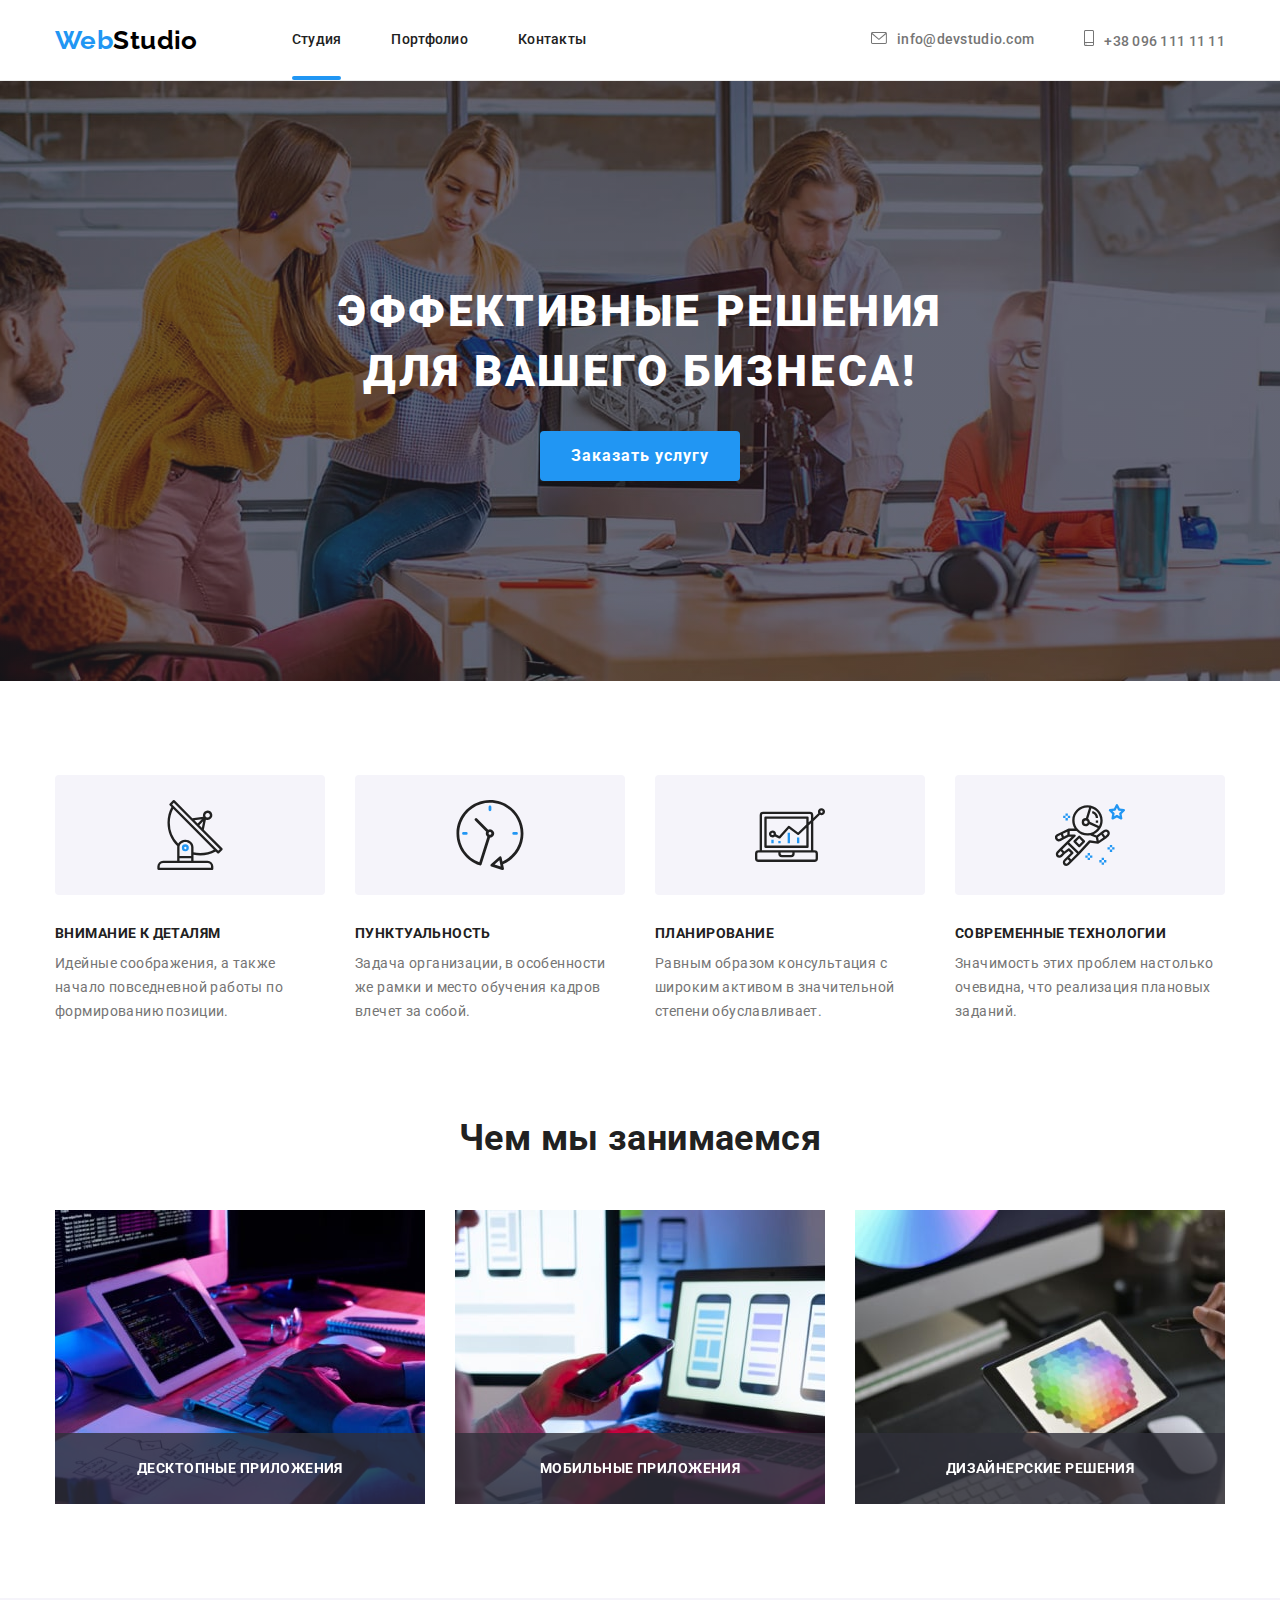
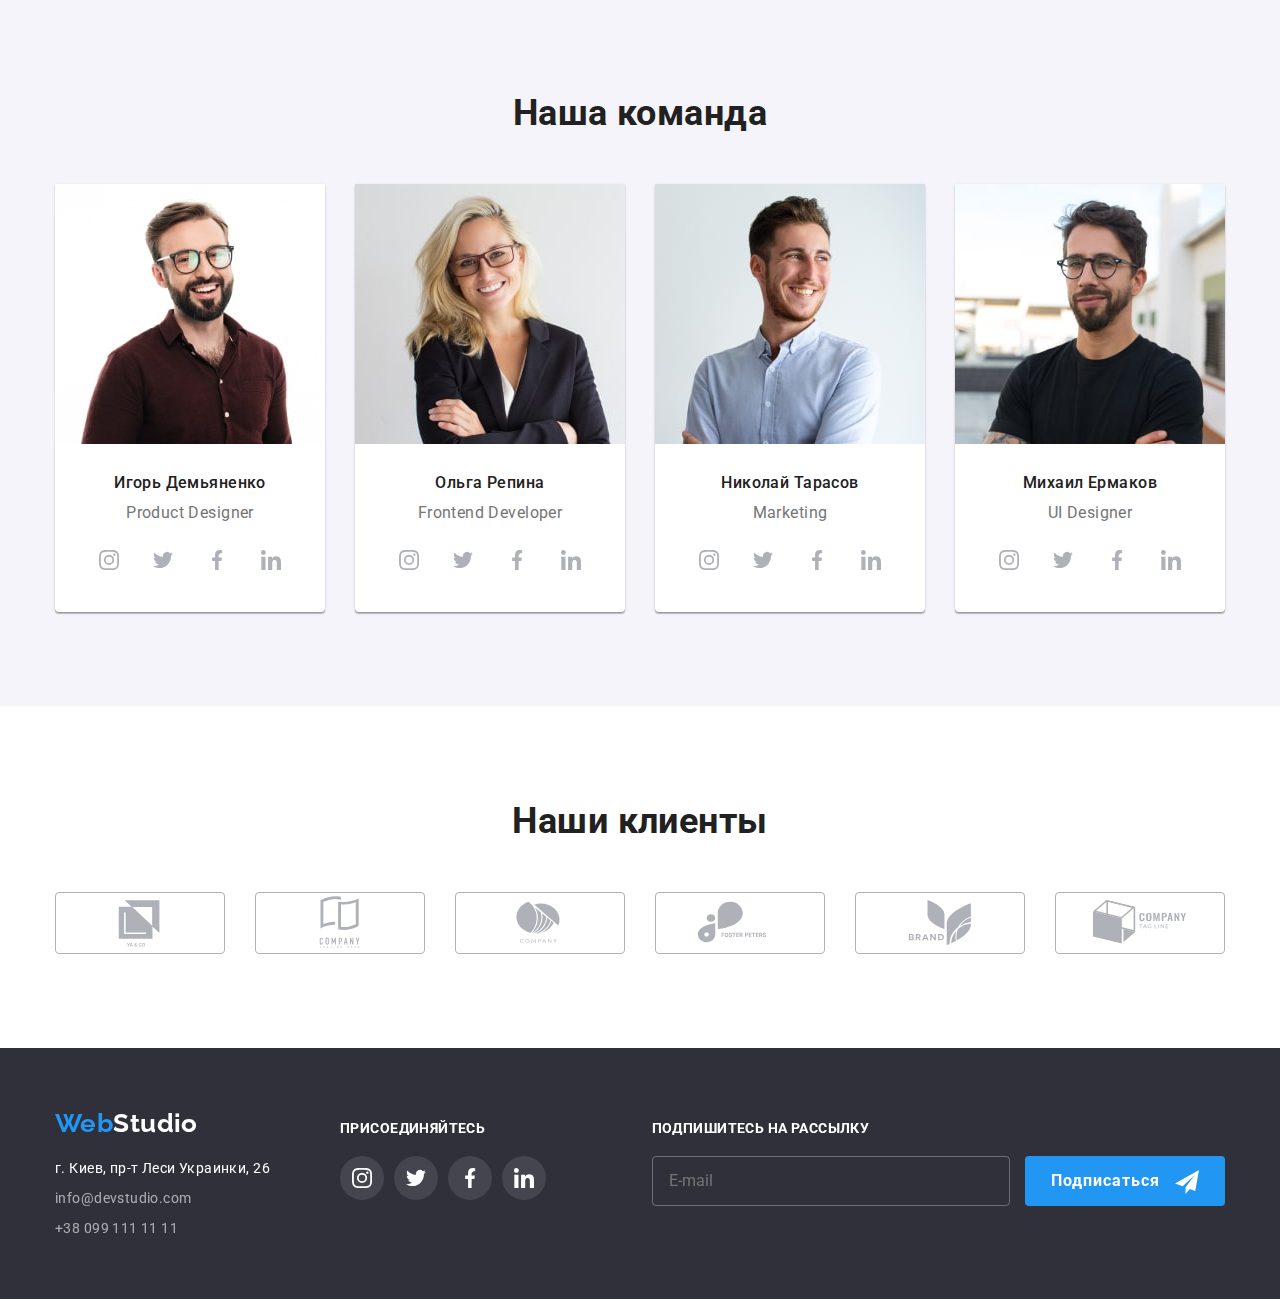
==== commit 4d3db6bc: "team-item class had been fixed" ====
--- a/index.html
+++ b/index.html
@@ -508,8 +508,6 @@
                             <img src="./images/team-card-3-mobile-450px.jpg" 
                                 alt="Николай Тарасов. Marketing">
                         </picture>
-
-
                         <div class="team-list__item-border">
                             <h3 class="team-list__item-name">Николай Тарасов</h3>
                             <p class="team-list__item-position" lang="en">Marketing</p>
@@ -575,7 +573,7 @@
                                 alt="Михаил Ермаков. UI Designer">
                         </picture>
                         <div class="team-list__item-border">
-                            <h3 class="team-list__item-border-name">Михаил Ермаков</h3>
+                            <h3 class="team-list__item-name">Михаил Ермаков</h3>
                             <p class="team-list__item-position" lang="en">UI Designer</p>
 
                             <ul class="list social-icon-list">
--- a/css/main.min.css
+++ b/css/main.min.css
@@ -1 +1 @@
-body{font-family:Roboto,san-serif;color:#212121;font-size:14px;background-color:#fff;letter-spacing:.03em}p,h1,h2,h3,h4,h5,h6{margin:0}* .list{padding:0;margin:0;list-style-type:none}.link{text-decoration:none}img{display:block;max-width:100%;height:auto}.visually-hidden{position:absolute;width:1px;height:1px;margin:-1px;border:0;padding:0;white-space:nowrap;-webkit-clip-path:inset(100%);clip-path:inset(100%);clip:rect(0 0 0 0);overflow:hidden}.container{padding-left:15px;padding-right:15px;margin-left:auto;margin-right:auto}@media screen and (min-width: 480px){.container{width:480px}}@media screen and (min-width: 768px){.container{width:768px}}@media screen and (min-width: 1200px){.container{width:1200px}}.logo-text{font-family:Raleway;font-weight:700;font-size:24px;line-height:1.1741666667;color:#2196f3}@media screen and (min-width: 1200px){.logo-text{font-size:26px;line-height:1.1738461538}}.logo-text:focus{outline-color:rgba(0,0,0,0)}.logo-text--header{color:#000}.logo-text--footer{color:#fff}.logo-text--footer:focus{outline-color:rgba(0,0,0,0)}header{position:relative;border-bottom-width:1px;border-bottom-style:solid;border-bottom-color:#ececec}.container--header{padding-top:10px;padding-bottom:10px;-webkit-box-align:center;-ms-flex-align:center;align-items:center}@media screen and (min-width: 768px){.container--header{display:-webkit-box;display:-ms-flexbox;display:flex;padding-top:0;padding-bottom:0;-webkit-box-align:center;-ms-flex-align:center;align-items:center}}.header-menu__max-width-767{position:relative;display:-webkit-box;display:-ms-flexbox;display:flex;-webkit-box-align:center;-ms-flex-align:center;align-items:center;-webkit-box-pack:justify;-ms-flex-pack:justify;justify-content:space-between;height:100%;width:100%;overflow-y:no-scroll}@media screen and (min-width: 768px){.header-menu__max-width-767{display:none}}.menu-button{display:-webkit-inline-box;display:-ms-inline-flexbox;display:inline-flex;margin:0;padding:0;border:none;background-color:rgba(0,0,0,0);cursor:pointer;z-index:2;fill:#212121;-webkit-transition:color 250ms cubic-bezier(0.4, 0, 0.2, 1);transition:color 250ms cubic-bezier(0.4, 0, 0.2, 1)}.menu-button:hover,.menu-button:focus{fill:#2196f3}.menu-button .icon-cross{display:none}.menu-button.is-open .icon-cross{display:block}.menu-button.is-open .icon-menu{display:none}.menu-button.is-hidden{display:none}.menu-container{display:none}.menu-container.is-open{position:fixed;top:0;left:0;overflow:auto;z-index:1;display:-webkit-box;display:-ms-flexbox;display:flex;-webkit-box-orient:vertical;-webkit-box-direction:normal;-ms-flex-direction:column;flex-direction:column;-webkit-box-pack:justify;-ms-flex-pack:justify;justify-content:space-between;padding:40px 48px;background-color:#fff;height:100vh;width:100vw;font-weight:500;letter-spacing:.02em;text-align:start}.menu-container.is-open header{position:absolute;top:0}.mob-header-contacts{display:-webkit-box;display:-ms-flexbox;display:flex;-webkit-box-orient:vertical;-webkit-box-direction:normal;-ms-flex-direction:column;flex-direction:column}.mob-nav-list{display:-webkit-box;display:-ms-flexbox;display:flex;-webkit-box-orient:vertical;-webkit-box-direction:normal;-ms-flex-direction:column;flex-direction:column;margin-bottom:60px}.mob-nav-list__item+.mob-nav-list__item{margin-top:20px}@media screen and (min-width: 480px){.mob-nav-list__item+.mob-nav-list__item{margin-top:32px}}.mob-nav__link{font-size:28px;line-height:1.1428571429;color:#212121}@media screen and (min-width: 480px){.mob-nav__link{font-size:40px;line-height:1.172}}.mob-nav__link:hover,.mob-nav__link:focus{color:#2196f3}.mob-nav__link--current{color:#2196f3}.mob-header-contacts{display:block}.mob-header-contacts-list__item+.mob-header-contacts-list__item{margin-top:20px}@media screen and (min-width: 480px){.mob-header-contacts-list__item+.mob-header-contacts-list__item{margin-top:32px}}.mob-header__tel-link{font-size:26px;line-height:1.1538461538;color:#2196f3}@media screen and (min-width: 480px){.mob-header__tel-link{font-size:34px;line-height:1.1717647059}}.mob-header__email-link{font-size:24px;line-height:1.1720833333;color:#757575}.mob-header__email-link:hover{color:#2196f3}.mob-header-soc-links-list{display:-webkit-box;display:-ms-flexbox;display:flex;-ms-flex-wrap:wrap;flex-wrap:wrap;-webkit-column-gap:15px;-moz-column-gap:15px;column-gap:15px;row-gap:20px;margin-top:50px}@media screen and (min-width: 480px){.mob-header-soc-links-list{-ms-flex-wrap:nowrap;flex-wrap:nowrap;margin-top:64px}}.mob-header-soc-links__item{padding-right:10px;padding-left:10px}.mob-header-soc-links__item:nth-child(n+1){padding-left:0}@media screen and (min-width: 480px){.mob-header-soc-links__item:not(:last-child){border-right:1px solid rgba(33,33,33,.2)}}.mob-soc-link{color:#2196f3;font-size:22px;line-height:1.1}@media screen and (min-width: 480px){.mob-soc-link{font-size:18px;line-height:1.2222222222}}.no-scroll{overflow:hidden}.header-menu__min-width-768{display:-webkit-box;display:-ms-flexbox;display:flex;-webkit-box-align:center;-ms-flex-align:center;align-items:center;-webkit-box-pack:justify;-ms-flex-pack:justify;justify-content:space-between;min-height:60px;width:100%}@media screen and (max-width: 767px){.header-menu__min-width-768{display:none}}.header__link{position:relative;display:block;padding-top:32px;padding-bottom:32px;font-weight:500;line-height:1.14;color:#212121;letter-spacing:.02em;-webkit-transition:color 250ms cubic-bezier(0.4, 0, 0.2, 1);transition:color 250ms cubic-bezier(0.4, 0, 0.2, 1)}.header__link:hover{color:#2196f3}.header__link:focus{outline:none;color:#2196f3}.header__link--contact{color:#757575}@media screen and (max-width: 1199px){.header__link--contact{display:block;padding:0;margin:0;font-size:12px;line-height:1.1716666667}}.header__link--contact:hover{color:#2196f3}.header__link--contact:focus{outline:none;color:#2196f3}@media screen and (min-width: 1200px){.header__link--contact:last-child{padding-top:30px;padding-bottom:30px}}.header__link--current{color:#2196f3}.header__link--current:focus{outline-color:rgba(0,0,0,0)}.underline::after,.header__link--current::after{content:"";position:absolute;bottom:0;display:block;width:100%;height:4px;border-radius:2px;background-color:#2196f3}.site-menu{display:-webkit-box;display:-ms-flexbox;display:flex;-webkit-box-align:center;-ms-flex-align:center;align-items:center}.main-nav-list{display:-webkit-box;display:-ms-flexbox;display:flex;margin-left:88px;-webkit-column-gap:50px;-moz-column-gap:50px;column-gap:50px}@media screen and (min-width: 1200px){.main-nav-list{margin-left:94px}}.header-contacts-list{display:-webkit-box;display:-ms-flexbox;display:flex;margin-left:auto;-webkit-box-align:center;-ms-flex-align:center;align-items:center}@media screen and (max-width: 1199px){.header-contacts-list{-webkit-box-orient:vertical;-webkit-box-direction:normal;-ms-flex-direction:column;flex-direction:column;gap:10px;-webkit-box-align:start;-ms-flex-align:start;align-items:flex-start}}.header-contacts-list__item+.header-contacts-list__item{margin-left:50px}@media screen and (max-width: 1199px){.header-contacts-list__item+.header-contacts-list__item{margin-top:10px;margin-left:0}}.header-contacts-list__icon{margin-right:8px;fill:currentColor;-webkit-transition:fill 250ms cubic-bezier(0.4, 0, 0.2, 1);transition:fill 250ms cubic-bezier(0.4, 0, 0.2, 1)}.header-contacts-list__icon:hover,.header-contacts-list__icon:focus{fill:currentColor}@media screen and (min-width: 1200px){.header-contacts-list__icon{margin-right:10px}}.header-contacts-list__icon--email{width:14px;height:10px}@media screen and (min-width: 1200px){.header-contacts-list__icon--email{width:16px;height:12px}}.header-contacts-list__icon--tel{width:10px;height:14px}@media screen and (min-width: 1200px){.header-contacts-list__icon--tel{height:16px}}.section-title{text-align:center;margin-bottom:30px;font-size:24px;line-height:1.1666666667}@media screen and (min-width: 480px){.section-title{font-size:28px;line-height:1.1717857143}}@media screen and (min-width: 1200px){.section-title{margin-bottom:50px;font-size:36px;line-height:1.1719444444}}.hero{padding-top:118px;padding-bottom:118px;background-color:#2f303a;text-align:center}@media screen and (min-width: 1200px){.hero{padding-top:200px;padding-bottom:200px}}.overlay{max-width:1600px;margin-right:auto;margin-left:auto;background-image:-webkit-gradient(linear, left top, right top, from(rgba(47, 48, 58, 0.4)), to(rgba(47, 48, 58, 0.4))),url(../../images/overlay-image-480px.jpg);background-image:linear-gradient(to right, rgba(47, 48, 58, 0.4), rgba(47, 48, 58, 0.4)),url(../../images/overlay-image-480px.jpg);background-size:cover;background-position:center;background-repeat:no-repeat}@media(min-device-pixel-ratio: 2),(-webkit-min-device-pixel-ratio: 2),(min-resolution: 192dpi),(min-resolution: 2dppx){.overlay{background-image:-webkit-gradient(linear, left top, right top, from(rgba(47, 48, 58, 0.4)), to(rgba(47, 48, 58, 0.4))),url(../../images/overlay-image-480px-2x.jpg);background-image:linear-gradient(to right, rgba(47, 48, 58, 0.4), rgba(47, 48, 58, 0.4)),url(../../images/overlay-image-480px-2x.jpg)}}@media screen and (min-width: 768px){.overlay{background-image:-webkit-gradient(linear, left top, right top, from(rgba(47, 48, 58, 0.4)), to(rgba(47, 48, 58, 0.4))),url(../../images/overlay-image-768px.jpg);background-image:linear-gradient(to right, rgba(47, 48, 58, 0.4), rgba(47, 48, 58, 0.4)),url(../../images/overlay-image-768px.jpg)}}@media screen and (min-width: 768px)and (min-device-pixel-ratio: 2),screen and (min-width: 768px)and (-webkit-min-device-pixel-ratio: 2),screen and (min-width: 768px)and (min-resolution: 192dpi),screen and (min-width: 768px)and (min-resolution: 2dppx){.overlay{background-image:-webkit-gradient(linear, left top, right top, from(rgba(47, 48, 58, 0.4)), to(rgba(47, 48, 58, 0.4))),url(../../images/overlay-image-768px-2x.jpg);background-image:linear-gradient(to right, rgba(47, 48, 58, 0.4), rgba(47, 48, 58, 0.4)),url(../../images/overlay-image-768px-2x.jpg)}}@media screen and (min-width: 1200px){.overlay{background-image:-webkit-gradient(linear, left top, right top, from(rgba(47, 48, 58, 0.4)), to(rgba(47, 48, 58, 0.4))),url(../../images/overlay-image-1200px.jpg);background-image:linear-gradient(to right, rgba(47, 48, 58, 0.4), rgba(47, 48, 58, 0.4)),url(../../images/overlay-image-1200px.jpg)}}@media screen and (min-width: 1200px)and (min-device-pixel-ratio: 2),screen and (min-width: 1200px)and (-webkit-min-device-pixel-ratio: 2),screen and (min-width: 1200px)and (min-resolution: 192dpi),screen and (min-width: 1200px)and (min-resolution: 2dppx){.overlay{background-image:-webkit-gradient(linear, left top, right top, from(rgba(47, 48, 58, 0.4)), to(rgba(47, 48, 58, 0.4))),url(../../images/overlay-image-1200px-2x.jpg);background-image:linear-gradient(to right, rgba(47, 48, 58, 0.4), rgba(47, 48, 58, 0.4)),url(../../images/overlay-image-1200px-2x.jpg)}}.hero-title{width:290px;margin-top:0;margin-bottom:30px;margin-right:auto;margin-left:auto;color:#fff;font-weight:900;letter-spacing:.06em;text-transform:uppercase;font-size:20px;line-height:1.4}@media screen and (min-width: 480px){.hero-title{width:360px;font-size:26px;line-height:1.6153846154}}@media screen and (min-width: 1200px){.hero-title{width:696px;font-size:44px;line-height:1.3636363636}}.hero-btn{min-width:200px;border:none;border-radius:4px;background-color:#2196f3;padding-top:10px;padding-bottom:10px;padding-right:10px;padding-left:10px;margin-top:0;margin-bottom:0;margin-right:auto;margin-left:auto;font-weight:700;font-size:16px;line-height:1.88;letter-spacing:.06em;color:#fff;cursor:pointer}.backdrop{position:fixed;top:0;left:0;width:100%;height:100%;background-color:rgba(0,0,0,.2);opacity:1;-webkit-transition:opacity 250ms cubic-bezier(0.4, 0, 0.2, 1);transition:opacity 250ms cubic-bezier(0.4, 0, 0.2, 1)}.backdrop.is-hidden{opacity:0;pointer-events:none}.modal{position:absolute;top:50%;left:50%;-webkit-transform:translate(-50%, -50%) scale(1);transform:translate(-50%, -50%) scale(1);z-index:3;width:100vw;height:100vh;overflow:auto;padding:40px 15px;border-radius:4px;background-color:#fff;-webkit-transition:-webkit-transform 250ms cubic-bezier(0.4, 0, 0.2, 1);transition:-webkit-transform 250ms cubic-bezier(0.4, 0, 0.2, 1);transition:transform 250ms cubic-bezier(0.4, 0, 0.2, 1);transition:transform 250ms cubic-bezier(0.4, 0, 0.2, 1), -webkit-transform 250ms cubic-bezier(0.4, 0, 0.2, 1)}.backdrop.is-hidden .modal{-webkit-transform:translate(-50%, -50%) scale(0.8);transform:translate(-50%, -50%) scale(0.8)}@media screen and (min-width: 480px){.modal{width:450px;height:609px;padding:40px}}@media screen and (min-width: 1200px){.modal{width:528px;height:581px}}.close-modal-btn{position:absolute;top:8px;right:8px;width:30px;height:30px;border-radius:50%;border:1px solid rgba(0,0,0,.1);background-color:rgba(0,0,0,0);fill:#000;cursor:pointer;-webkit-transition:fill 250ms cubic-bezier(0.4, 0, 0.2, 1),outline 250ms cubic-bezier(0.4, 0, 0.2, 1);transition:fill 250ms cubic-bezier(0.4, 0, 0.2, 1),outline 250ms cubic-bezier(0.4, 0, 0.2, 1)}.close-modal-btn:hover,.close-modal-btn:focus{fill:#2196f3;outline:rgba(0,0,0,0)}.modal-title{margin-bottom:12px;font-weight:700;font-size:16px;line-height:1.25}@media screen and (min-width: 480px){.modal-title{font-size:20px;line-height:1.5}}@media screen and (min-width: 1200px){.modal-title{line-height:1.15}}.form-field{position:relative;margin-bottom:10px;display:-webkit-box;display:-ms-flexbox;display:flex;-webkit-box-orient:vertical;-webkit-box-direction:normal;-ms-flex-direction:column;flex-direction:column}.form-label{margin-right:auto;margin-bottom:4px;font-weight:400;font-size:12px;line-height:1.1666666667;letter-spacing:.01em;color:#757575}.input-icon-container{position:relative}.form-input{display:block;width:100%;height:40px;padding-right:12px;padding-left:30px;border:1px solid rgba(33,33,33,.2);border-radius:4px;cursor:pointer;-webkit-transition:border-color 250ms cubic-bezier(0.4, 0, 0.2, 1),outline 250ms cubic-bezier(0.4, 0, 0.2, 1);transition:border-color 250ms cubic-bezier(0.4, 0, 0.2, 1),outline 250ms cubic-bezier(0.4, 0, 0.2, 1)}.form-input:hover,.form-input:focus{border-color:#2196f3;outline:rgba(0,0,0,0)}.form-input:focus:not(:-moz-placeholder-shown){border-color:#2196f3;outline:rgba(0,0,0,0)}.form-input:focus:not(:-ms-input-placeholder){border-color:#2196f3;outline:rgba(0,0,0,0)}.form-input:focus:not(:placeholder-shown){border-color:#2196f3;outline:rgba(0,0,0,0)}.form-icon{position:absolute;top:50%;-webkit-transform:translateY(-50%);transform:translateY(-50%);left:11px;fill:#212121;-webkit-transition:fill 250ms cubic-bezier(0.4, 0, 0.2, 1);transition:fill 250ms cubic-bezier(0.4, 0, 0.2, 1)}.form-input:hover+.form-icon,.form-input:focus+.form-icon{fill:#2196f3}.comment{display:block;width:100%;height:60px;padding:12px 16px;resize:none;border:1px solid rgba(33,33,33,.2);border-radius:4px;cursor:pointer;-webkit-transition:border-color 250ms cubic-bezier(0.4, 0, 0.2, 1),outline 250ms cubic-bezier(0.4, 0, 0.2, 1);transition:border-color 250ms cubic-bezier(0.4, 0, 0.2, 1),outline 250ms cubic-bezier(0.4, 0, 0.2, 1)}.comment:hover,.comment:focus{border-color:#2196f3;outline:rgba(0,0,0,0)}.comment:focus:not(:-moz-placeholder-shown){border-color:#2196f3;outline:rgba(0,0,0,0)}.comment:focus:not(:-ms-input-placeholder){border-color:#2196f3;outline:rgba(0,0,0,0)}.comment:focus:not(:placeholder-shown){border-color:#2196f3;outline:rgba(0,0,0,0)}@media screen and (min-width: 480px){.comment{height:120px}}.comment:placeholder{font-weight:400;font-size:14px;line-height:1.1428571429;letter-spacing:.01em;color:rgba(117,117,117,.5)}.checkbox-label{display:-webkit-box;display:-ms-flexbox;display:flex;-webkit-box-pack:center;-ms-flex-pack:center;justify-content:center;-webkit-box-align:center;-ms-flex-align:center;align-items:center;margin-right:auto;margin-left:auto;margin-top:15px;margin-bottom:20px;font-weight:400;color:#757575;font-size:9px;line-height:1.3333333333}@media screen and (min-width: 480px){.checkbox-label{margin-top:20px;margin-bottom:30px;font-size:12px;line-height:1.1666666667}}@media screen and (min-width: 1200px){.checkbox-label{font-size:14px;line-height:1.7142857143}}.checkbox{position:absolute;width:1px;height:1px;margin:-1px;border:0;padding:0;white-space:nowrap;-webkit-clip-path:inset(100%);clip-path:inset(100%);clip:rect(0 0 0 0);overflow:hidden}.checkbox-icon{margin-right:8px;fill:#fff;border:2px solid #212121;border-radius:2px;-webkit-transition:border-color 250ms cubic-bezier(0.4, 0, 0.2, 1),background-color 250ms cubic-bezier(0.4, 0, 0.2, 1);transition:border-color 250ms cubic-bezier(0.4, 0, 0.2, 1),background-color 250ms cubic-bezier(0.4, 0, 0.2, 1)}.checkbox:checked~.checkbox-icon{border-color:#2196f3;background-color:#2196f3}.checkbox-link{-webkit-text-decoration-line:underline;text-decoration-line:underline;color:#2196f3}.submit-btn{-webkit-box-sizing:border-box;box-sizing:border-box;min-width:200px;border:none;border-radius:4px;background-color:#2196f3;padding-top:10px;padding-bottom:10px;padding-right:10px;padding-left:10px;margin-top:0;margin-bottom:0;margin-right:auto;margin-left:auto;font-weight:700;font-size:16px;line-height:1.88;letter-spacing:.06em;color:#fff;text-align:center;cursor:pointer;-webkit-transition:shadow 250ms cubic-bezier(0.4, 0, 0.2, 1);transition:shadow 250ms cubic-bezier(0.4, 0, 0.2, 1)}.submit-btn:hover,.submit-btn:focus{-webkit-box-shadow:0px 4px 4px rgba(0,0,0,.15);box-shadow:0px 4px 4px rgba(0,0,0,.15)}.description{padding-top:30px;padding-bottom:30px}@media screen and (min-width: 480px){.description{padding-top:60px;padding-bottom:60px}}@media screen and (min-width: 1200px){.description{padding-top:94px;padding-bottom:94px}}.description-list{display:-webkit-box;display:-ms-flexbox;display:flex;-ms-flex-wrap:wrap;flex-wrap:wrap;gap:30px}@media screen and (min-width: 768px){.description-list{margin-left:-30px}}@media screen and (min-width: 320px)and (max-width: 479px){.description-item{min-width:290px}}@media screen and (min-width: 480px){.description-item{max-width:450px}}@media screen and (min-width: 768px){.description-item{-ms-flex-preferred-size:calc((100% - 60px)/2);flex-basis:calc((100% - 60px)/2)}}@media screen and (min-width: 768px)and (max-width: 1199px){.description-item:nth-child(2n+1){margin-left:30px}}@media screen and (min-width: 1200px){.description-item{-ms-flex-preferred-size:calc((100% - 120px)/4);flex-basis:calc((100% - 120px)/4)}.description-item:first-child{margin-left:30px}}.description-icon-space{display:-webkit-box;display:-ms-flexbox;display:flex;padding-top:25px;padding-bottom:25px;margin-bottom:15px;-webkit-box-pack:center;-ms-flex-pack:center;justify-content:center;border-radius:4px;background-color:#f5f4fa}@media screen and (min-width: 480px){.description-icon-space{margin-bottom:30px}}.description-title{margin-top:0;margin-bottom:10px;margin-right:auto;margin-left:auto;text-transform:uppercase;text-align:center;font-size:12px;line-height:1.1666666667}@media screen and (min-width: 480px){.description-title{font-size:14px;line-height:1.1721428571}}@media screen and (min-width: 768px){.description-title{text-align:start}}.description-text{width:100%;color:#757575;margin-bottom:0;font-size:12px;line-height:1.6666666667;text-align:center}@media screen and (min-width: 480px){.description-text{font-size:14px;line-height:1.7142857143;text-align:start}}.info{display:block;padding-bottom:94px}@media screen and (max-width: 1199px){.info{display:none}}.info-list{display:-webkit-box;display:-ms-flexbox;display:flex}.info-list__item{position:relative}.info-list__item+.info-list__item{margin-left:30px}.info-list__item-title{position:absolute;bottom:0;width:100%;padding-top:27px;padding-bottom:27px;font-weight:700;line-height:1.17;text-transform:uppercase;text-align:center;color:#fff;background-color:rgba(47,48,58,.8)}.team{padding-top:30px;padding-bottom:30px;background-color:#f5f4fa;text-align:center}@media screen and (min-width: 480px){.team{padding-top:60px;padding-bottom:60px}}@media screen and (min-width: 1200px){.team{padding-top:94px;padding-bottom:94px}}.team-list{display:-webkit-box;display:-ms-flexbox;display:flex;-ms-flex-wrap:wrap;flex-wrap:wrap;gap:30px;-webkit-box-pack:center;-ms-flex-pack:center;justify-content:center}@media screen and (min-width: 768px){.team-list{margin-left:-30px}}.team-list__item{-webkit-box-shadow:0px 1px 3px rgba(0,0,0,.12),0px 1px 1px rgba(0,0,0,.14),0px 2px 1px rgba(0,0,0,.2);box-shadow:0px 1px 3px rgba(0,0,0,.12),0px 1px 1px rgba(0,0,0,.14),0px 2px 1px rgba(0,0,0,.2);background-color:#fff;border-radius:0px 0px 4px 4px}@media screen and (min-width: 320px)and (max-width: 479px){.team-list__item{min-width:290px}}@media screen and (min-width: 480px){.team-list__item{max-width:450px}}@media screen and (min-width: 768px){.team-list__item{-ms-flex-preferred-size:calc((100% - 60px)/2);flex-basis:calc((100% - 60px)/2)}}@media screen and (min-width: 768px)and (max-width: 1199px){.team-list__item:nth-child(2n+1){margin-left:30px}}@media screen and (min-width: 1200px){.team-list__item{-ms-flex-preferred-size:calc((100% - 120px)/4);flex-basis:calc((100% - 120px)/4)}.team-list__item:first-child{margin-left:30px}}.team-list__item-border{padding-top:15px;padding-bottom:15px}@media screen and (min-width: 480px){.team-list__item-border{padding-top:30px;padding-bottom:30px}}.team-list__item-name{margin-bottom:10px;font-weight:500;font-size:20px;line-height:1.2}@media screen and (min-width: 480px){.team-list__item-name{font-size:16px;line-height:1.171875}}.team-list__item-position{margin-bottom:16px;color:#757575;font-size:20px;line-height:1.2}@media screen and (min-width: 480px){.team-list__item-position{margin-bottom:16px;font-size:16px;line-height:1.19}}.social-icon-list{display:-webkit-box;display:-ms-flexbox;display:flex;-webkit-box-pack:center;-ms-flex-pack:center;justify-content:center;margin-left:auto;margin-right:auto}.social-icon-area{width:44px;height:44px}.social-icon-area+.social-icon-area{margin-left:10px}.social-link{display:-webkit-box;display:-ms-flexbox;display:flex;-webkit-box-pack:center;-ms-flex-pack:center;justify-content:center;-webkit-box-align:center;-ms-flex-align:center;align-items:center;width:100%;height:100%;border-radius:50%;background-color:#fff;-webkit-transition:background-color 250ms cubic-bezier(0.4, 0, 0.2, 1);transition:background-color 250ms cubic-bezier(0.4, 0, 0.2, 1)}.social-link:hover,.social-link:focus{background-color:#2196f3}.social-link--footer{background-color:rgba(255,255,255,.1)}.social-icon{fill:#afb1b8;-webkit-transition:fill 250ms cubic-bezier(0.4, 0, 0.2, 1);transition:fill 250ms cubic-bezier(0.4, 0, 0.2, 1)}.social-link:hover .social-icon,.social-link:focus .social-icon{fill:#fff}.social-icon--footer{fill:#fff}.container--clients{padding-top:30px;padding-bottom:30px}@media screen and (min-width: 480px){.container--clients{padding-top:60px;padding-bottom:60px}}@media screen and (min-width: 1200px){.container--clients{padding-top:94px;padding-bottom:94px}}.clients-list{display:-webkit-box;display:-ms-flexbox;display:flex;-ms-flex-wrap:wrap;flex-wrap:wrap;gap:30px}@media screen and (min-width: 480px){.clients-list{margin-left:-30px}}.clients-list__item{background-color:#fff}@media screen and (min-width: 320px)and (max-width: 479px){.clients-list__item{min-width:290px;margin-left:auto;margin-right:auto}}@media screen and (min-width: 480px){.clients-list__item{-ms-flex-preferred-size:calc((100% - 60px)/2);flex-basis:calc((100% - 60px)/2)}}@media screen and (min-width: 480px)and (max-width: 767px){.clients-list__item:nth-child(2n+1){margin-left:30px}}@media screen and (min-width: 768px){.clients-list__item{-ms-flex-preferred-size:calc((100% - 90px)/3);flex-basis:calc((100% - 90px)/3)}}@media screen and (min-width: 768px)and (max-width: 1199px){.clients-list__item:nth-child(3n+1){margin-left:30px}}@media screen and (min-width: 1200px){.clients-list__item{-ms-flex-preferred-size:calc((100% - 180px)/6);flex-basis:calc((100% - 180px)/6)}.clients-list__item:first-child{margin-left:30px}}.clients-list__item-link{display:-webkit-box;display:-ms-flexbox;display:flex;-webkit-box-pack:center;-ms-flex-pack:center;justify-content:center;-webkit-box-align:center;-ms-flex-align:center;align-items:center;width:100%;height:100%;border:1px solid #afb1b8;border-radius:4px;background-color:#fff;-webkit-transition:border 250ms cubic-bezier(0.4, 0, 0.2, 1);transition:border 250ms cubic-bezier(0.4, 0, 0.2, 1)}.clients-list__item-link:hover,.clients-list__item-link:focus{border:1px solid #2196f3}.clients-list__item-icon{fill:#afb1b8;-webkit-transition:fill 250ms cubic-bezier(0.4, 0, 0.2, 1);transition:fill 250ms cubic-bezier(0.4, 0, 0.2, 1)}.clients-list__item-link:hover .clients-list__item-icon,.clients-list__item-link:focus .clients-list__item-icon{fill:#2196f3;outline:rgba(0,0,0,0)}.footer-section{padding-top:30px;padding-bottom:30px;background-color:#2f303a}@media screen and (min-width: 480px){.footer-section{padding-top:60px;padding-bottom:60px}}.container--footer{display:-webkit-box;display:-ms-flexbox;display:flex;-webkit-box-orient:vertical;-webkit-box-direction:normal;-ms-flex-direction:column;flex-direction:column;-webkit-box-align:center;-ms-flex-align:center;align-items:center}@media screen and (min-width: 768px)and (max-width: 1199px){.container--footer{padding-right:0;padding-left:0;-ms-flex-wrap:wrap;flex-wrap:wrap;-webkit-box-orient:horizontal;-webkit-box-direction:normal;-ms-flex-direction:row;flex-direction:row;-webkit-box-pack:center;-ms-flex-pack:center;justify-content:center;-webkit-box-align:start;-ms-flex-align:start;align-items:flex-start}}@media screen and (min-width: 1200px){.container--footer{position:relative;-webkit-box-orient:horizontal;-webkit-box-direction:normal;-ms-flex-direction:row;flex-direction:row;-webkit-box-align:start;-ms-flex-align:start;align-items:flex-start}}.footer-contacts{text-align:center}@media screen and (min-width: 768px)and (max-width: 1199px){.footer-contacts{-ms-flex-preferred-size:50%;flex-basis:50%}}@media screen and (min-width: 1200px){.footer-contacts{text-align:start}}#contacts{display:block;margin-top:20px;padding:0;font-style:normal}.contacts__item+.contacts__item{margin-top:8px}@media screen and (min-width: 1200px){.contacts__item+.contacts__item{margin-top:9px}}.contacts__post-address{display:inline-block;line-height:1.5;color:#fff;-webkit-transition:color 250ms cubic-bezier(0.4, 0, 0.2, 1);transition:color 250ms cubic-bezier(0.4, 0, 0.2, 1)}.contacts__post-address:hover{color:#2196f3}.contacts__post-address:focus{outline-color:rgba(0,0,0,0);color:#2196f3}.contacts__title{line-height:1.5;color:rgba(255,255,255,.6);-webkit-transition:color 250ms cubic-bezier(0.4, 0, 0.2, 1);transition:color 250ms cubic-bezier(0.4, 0, 0.2, 1)}.contacts__title:hover{color:#2196f3}.contacts__title:focus{outline-color:rgba(0,0,0,0);color:#2196f3}.footer-soc-link-block{display:-webkit-box;display:-ms-flexbox;display:flex;-webkit-box-orient:vertical;-webkit-box-direction:normal;-ms-flex-direction:column;flex-direction:column;-webkit-box-pack:start;-ms-flex-pack:start;justify-content:flex-start;margin-top:60px}@media screen and (min-width: 768px)and (max-width: 1199px){.footer-soc-link-block{-ms-flex-preferred-size:50%;flex-basis:50%;margin-top:5px}}@media screen and (min-width: 1200px){.footer-soc-link-block{padding-top:12px;margin-top:0px;margin-left:70px;margin-bottom:0}}.footer-title{margin-bottom:20px;text-transform:uppercase;color:#fff;font-weight:700;line-height:1.1721428571;text-align:center}@media screen and (min-width: 1200px){.footer-title{text-align:start}}.subscribe-form{display:-webkit-box;display:-ms-flexbox;display:flex;-webkit-box-orient:vertical;-webkit-box-direction:normal;-ms-flex-direction:column;flex-direction:column;-webkit-box-pack:center;-ms-flex-pack:center;justify-content:center;margin-top:60px}@media screen and (min-width: 1200px){.subscribe-form{display:block;margin-top:12px;position:absolute;right:15px}}.subscribe-form__label{display:block;margin-bottom:20px;font-weight:700;line-height:16px;text-transform:uppercase;color:#fff;text-align:center}@media screen and (min-width: 1200px){.subscribe-form__label{text-align:start}}.subscribe-form__input{min-width:290px;margin-bottom:20px;padding:14px 16px;border:1px solid rgba(255,255,255,.3);border-radius:4px;background-color:rgba(0,0,0,0);font-weight:400;font-size:16px;line-height:1.25;color:rgba(255,255,255,.6)}@media screen and (min-width: 480px){.subscribe-form__input{min-width:450px}}@media screen and (min-width: 1200px){.subscribe-form__input{min-width:358px;margin-right:12px;margin-bottom:0}}.subscribe-form__btn{-webkit-box-sizing:border-box;box-sizing:border-box;min-width:200px;border:none;border-radius:4px;background-color:#2196f3;padding-top:10px;padding-bottom:10px;padding-right:10px;padding-left:10px;margin-top:0;margin-bottom:0;margin-right:auto;margin-left:auto;font-weight:700;font-size:16px;line-height:1.88;letter-spacing:.06em;color:#fff;text-align:center;cursor:pointer}.subscribe-form__icon{display:inline-block;vertical-align:middle;margin-left:10px;fill:currentColor}.portfolio{padding-top:60px;padding-bottom:60px}@media screen and (min-width: 1200px){.portfolio{padding-top:94px;padding-bottom:94px}}.filter-button-list{display:-webkit-box;display:-ms-flexbox;display:flex;-ms-flex-wrap:wrap;flex-wrap:wrap;-webkit-box-pack:center;-ms-flex-pack:center;justify-content:center;-webkit-column-gap:8px;-moz-column-gap:8px;column-gap:8px;row-gap:15px;margin-bottom:40px}@media screen and (min-width: 480px){.filter-button-list{-webkit-box-pack:start;-ms-flex-pack:start;justify-content:flex-start}}@media screen and (min-width: 768px){.filter-button-list{margin-bottom:30px;-ms-flex-wrap:nowrap;flex-wrap:nowrap;-webkit-box-pack:center;-ms-flex-pack:center;justify-content:center}}@media screen and (min-width: 1200px){.filter-button-list{margin-bottom:50px}}.filter-button-list__button{padding:6px 22px;font-family:inherit;font-weight:500;font-size:16px;line-height:1.62;border:rgba(0,0,0,0);border-radius:4px;background-color:#f5f4fa;cursor:pointer;-webkit-transition:background-color 250ms cubic-bezier(0.4, 0, 0.2, 1),color 250ms cubic-bezier(0.4, 0, 0.2, 1);transition:background-color 250ms cubic-bezier(0.4, 0, 0.2, 1),color 250ms cubic-bezier(0.4, 0, 0.2, 1)}.filter-button-list__button:hover{background-color:#2196f3;color:#fff;-webkit-filter:drop-shadow(0px 4px 4px rgba(0, 0, 0, 0.25));filter:drop-shadow(0px 4px 4px rgba(0, 0, 0, 0.25))}.filter-button-list__button:focus{background-color:#2196f3;color:#fff;outline-color:rgba(0,0,0,0);-webkit-filter:drop-shadow(0px 4px 4px rgba(0, 0, 0, 0.25));filter:drop-shadow(0px 4px 4px rgba(0, 0, 0, 0.25))}.filter-button-list__button--active{background-color:#2196f3;color:#fff}.portfolio-list{display:-webkit-box;display:-ms-flexbox;display:flex;-ms-flex-wrap:wrap;flex-wrap:wrap;gap:30px;cursor:pointer;-webkit-box-pack:center;-ms-flex-pack:center;justify-content:center}@media screen and (min-width: 768px){.portfolio-list{-webkit-box-pack:start;-ms-flex-pack:start;justify-content:flex-start}}.portfolio-list__item-link{display:-webkit-box;display:-ms-flexbox;display:flex;-webkit-box-orient:vertical;-webkit-box-direction:normal;-ms-flex-direction:column;flex-direction:column;height:100%;color:inherit;-webkit-transition:-webkit-box-shadow 250ms cubic-bezier(0.4, 0, 0.2, 1);transition:-webkit-box-shadow 250ms cubic-bezier(0.4, 0, 0.2, 1);transition:box-shadow 250ms cubic-bezier(0.4, 0, 0.2, 1);transition:box-shadow 250ms cubic-bezier(0.4, 0, 0.2, 1), -webkit-box-shadow 250ms cubic-bezier(0.4, 0, 0.2, 1)}.portfolio-list__item-link:hover,.portfolio-list__item-link:focus{-webkit-box-shadow:0px 1px 1px rgba(0,0,0,.12),0px 4px 4px rgba(0,0,0,.06),1px 4px 6px rgba(0,0,0,.16);box-shadow:0px 1px 1px rgba(0,0,0,.12),0px 4px 4px rgba(0,0,0,.06),1px 4px 6px rgba(0,0,0,.16)}@media screen and (min-width: 320px)and (max-width: 479px){.portfolio-list__item-link{min-width:290px}}@media screen and (min-width: 480px){.portfolio-list__item-link{max-width:450px}}@media screen and (min-width: 768px){.portfolio-list__item-link{-ms-flex-preferred-size:calc((100% - 60px)/2);flex-basis:calc((100% - 60px)/2)}}.portfolio-list__item-img-thumb{position:relative;overflow:hidden}.portfolio-list__item-thumb-descr{position:absolute;bottom:0;width:100%;height:100%;display:-webkit-box;display:-ms-flexbox;display:flex;-webkit-box-align:center;-ms-flex-align:center;align-items:center;padding:24px;font-style:normal;font-weight:400;font-size:18px;line-height:156%;color:#fff;background-color:rgba(33,150,243,.9);-webkit-transform:translateY(100%);transform:translateY(100%);-webkit-transition:opacity 250ms cubic-bezier(0.4, 0, 0.2, 1),-webkit-transform 250ms cubic-bezier(0.4, 0, 0.2, 1);transition:opacity 250ms cubic-bezier(0.4, 0, 0.2, 1),-webkit-transform 250ms cubic-bezier(0.4, 0, 0.2, 1);transition:transform 250ms cubic-bezier(0.4, 0, 0.2, 1),opacity 250ms cubic-bezier(0.4, 0, 0.2, 1);transition:transform 250ms cubic-bezier(0.4, 0, 0.2, 1),opacity 250ms cubic-bezier(0.4, 0, 0.2, 1),-webkit-transform 250ms cubic-bezier(0.4, 0, 0.2, 1);opacity:0}.portfolio-list__item-link:hover .portfolio-list__item-thumb-descr,.portfolio-list__item-link:focus .portfolio-list__item-thumb-descr{-webkit-transform:translateY(0);transform:translateY(0);opacity:1}.portfolio-list__item-title-border{-webkit-box-flex:1;-ms-flex-positive:1;flex-grow:1;padding-top:20px;padding-bottom:20px;padding-right:24px;padding-left:24px;border:1px solid #eee;border-top:none}.portfolio-list__item-title{display:inline;margin-bottom:4px;font-size:18px;line-height:2;letter-spacing:.06em}@media screen and (min-width: 360px)and (max-width: 479px),(min-width: 768px)and (max-width: 1199px){.portfolio-item_span{display:block}}.portfolio-list__item-description{margin:0;color:#757575;font-size:16px;line-height:1.875}/*# sourceMappingURL=main.min.css.map */+body{font-family:Roboto,san-serif;color:#212121;font-size:14px;background-color:#fff;letter-spacing:.03em}p,h1,h2,h3,h4,h5,h6{margin:0}* .list{padding:0;margin:0;list-style-type:none}.link{text-decoration:none}img{display:block;max-width:100%;height:auto}.visually-hidden{position:absolute;width:1px;height:1px;margin:-1px;border:0;padding:0;white-space:nowrap;-webkit-clip-path:inset(100%);clip-path:inset(100%);clip:rect(0 0 0 0);overflow:hidden}.container{padding-left:15px;padding-right:15px;margin-left:auto;margin-right:auto}@media screen and (min-width: 480px){.container{width:480px}}@media screen and (min-width: 768px){.container{width:768px}}@media screen and (min-width: 1200px){.container{width:1200px}}.logo-text{font-family:Raleway;font-weight:700;font-size:24px;line-height:1.1741666667;color:#2196f3}@media screen and (min-width: 1200px){.logo-text{font-size:26px;line-height:1.1738461538}}.logo-text:focus{outline-color:rgba(0,0,0,0)}.logo-text--header{color:#000}.logo-text--footer{color:#fff}.logo-text--footer:focus{outline-color:rgba(0,0,0,0)}header{position:relative;border-bottom-width:1px;border-bottom-style:solid;border-bottom-color:#ececec}.container--header{padding-top:10px;padding-bottom:10px;-webkit-box-align:center;-ms-flex-align:center;align-items:center}@media screen and (min-width: 768px){.container--header{display:-webkit-box;display:-ms-flexbox;display:flex;padding-top:0;padding-bottom:0;-webkit-box-align:center;-ms-flex-align:center;align-items:center}}.header-menu__max-width-767{position:relative;display:-webkit-box;display:-ms-flexbox;display:flex;-webkit-box-align:center;-ms-flex-align:center;align-items:center;-webkit-box-pack:justify;-ms-flex-pack:justify;justify-content:space-between;height:100%;width:100%;overflow-y:no-scroll}@media screen and (min-width: 768px){.header-menu__max-width-767{display:none}}.menu-button{display:-webkit-inline-box;display:-ms-inline-flexbox;display:inline-flex;margin:0;padding:0;border:none;background-color:rgba(0,0,0,0);cursor:pointer;z-index:2;fill:#212121;-webkit-transition:color 250ms cubic-bezier(0.4, 0, 0.2, 1);transition:color 250ms cubic-bezier(0.4, 0, 0.2, 1)}.menu-button:hover,.menu-button:focus{fill:#2196f3}.menu-button .icon-cross{display:none}.menu-button.is-open .icon-cross{display:block}.menu-button.is-open .icon-menu{display:none}.menu-button.is-hidden{display:none}.menu-container{display:none}.menu-container.is-open{position:fixed;top:0;left:0;overflow:auto;z-index:1;display:-webkit-box;display:-ms-flexbox;display:flex;-webkit-box-orient:vertical;-webkit-box-direction:normal;-ms-flex-direction:column;flex-direction:column;-webkit-box-pack:justify;-ms-flex-pack:justify;justify-content:space-between;padding:40px 48px;background-color:#fff;height:100vh;width:100vw;font-weight:500;letter-spacing:.02em;text-align:start}.menu-container.is-open header{position:absolute;top:0}.mob-header-contacts{display:-webkit-box;display:-ms-flexbox;display:flex;-webkit-box-orient:vertical;-webkit-box-direction:normal;-ms-flex-direction:column;flex-direction:column}.mob-nav-list{display:-webkit-box;display:-ms-flexbox;display:flex;-webkit-box-orient:vertical;-webkit-box-direction:normal;-ms-flex-direction:column;flex-direction:column;margin-bottom:60px}.mob-nav-list__item+.mob-nav-list__item{margin-top:20px}@media screen and (min-width: 480px){.mob-nav-list__item+.mob-nav-list__item{margin-top:32px}}.mob-nav__link{font-size:28px;line-height:1.1428571429;color:#212121}@media screen and (min-width: 480px){.mob-nav__link{font-size:40px;line-height:1.172}}.mob-nav__link:hover,.mob-nav__link:focus{color:#2196f3}.mob-nav__link--current{color:#2196f3}.mob-header-contacts{display:block}.mob-header-contacts-list__item+.mob-header-contacts-list__item{margin-top:20px}@media screen and (min-width: 480px){.mob-header-contacts-list__item+.mob-header-contacts-list__item{margin-top:32px}}.mob-header__tel-link{font-size:26px;line-height:1.1538461538;color:#2196f3}@media screen and (min-width: 480px){.mob-header__tel-link{font-size:34px;line-height:1.1717647059}}.mob-header__email-link{font-size:24px;line-height:1.1720833333;color:#757575}.mob-header__email-link:hover{color:#2196f3}.mob-header-soc-links-list{display:-webkit-box;display:-ms-flexbox;display:flex;-ms-flex-wrap:wrap;flex-wrap:wrap;-webkit-column-gap:15px;-moz-column-gap:15px;column-gap:15px;row-gap:20px;margin-top:50px}@media screen and (min-width: 480px){.mob-header-soc-links-list{-ms-flex-wrap:nowrap;flex-wrap:nowrap;margin-top:64px}}.mob-header-soc-links__item{padding-right:10px;padding-left:10px}.mob-header-soc-links__item:nth-child(n+1){padding-left:0}@media screen and (min-width: 480px){.mob-header-soc-links__item:not(:last-child){border-right:1px solid rgba(33,33,33,.2)}}.mob-soc-link{color:#2196f3;font-size:22px;line-height:1.1}@media screen and (min-width: 480px){.mob-soc-link{font-size:18px;line-height:1.2222222222}}.no-scroll{overflow:hidden}.header-menu__min-width-768{display:-webkit-box;display:-ms-flexbox;display:flex;-webkit-box-align:center;-ms-flex-align:center;align-items:center;-webkit-box-pack:justify;-ms-flex-pack:justify;justify-content:space-between;min-height:60px;width:100%}@media screen and (max-width: 767px){.header-menu__min-width-768{display:none}}.header__link{position:relative;display:block;padding-top:32px;padding-bottom:32px;font-weight:500;line-height:1.14;color:#212121;letter-spacing:.02em;-webkit-transition:color 250ms cubic-bezier(0.4, 0, 0.2, 1);transition:color 250ms cubic-bezier(0.4, 0, 0.2, 1)}.header__link:hover{color:#2196f3}.header__link:focus{outline:none;color:#2196f3}.header__link--contact{color:#757575}@media screen and (max-width: 1199px){.header__link--contact{display:block;padding:0;margin:0;font-size:12px;line-height:1.1716666667}}.header__link--contact:hover{color:#2196f3}.header__link--contact:focus{outline:none;color:#2196f3}@media screen and (min-width: 1200px){.header__link--contact:last-child{padding-top:30px;padding-bottom:30px}}.header__link--current{color:#2196f3}.header__link--current:focus{outline-color:rgba(0,0,0,0)}.underline::after,.header__link--current::after{content:"";position:absolute;bottom:0;display:block;width:100%;height:4px;border-radius:2px;background-color:#2196f3}.site-menu{display:-webkit-box;display:-ms-flexbox;display:flex;-webkit-box-align:center;-ms-flex-align:center;align-items:center}.main-nav-list{display:-webkit-box;display:-ms-flexbox;display:flex;margin-left:88px;-webkit-column-gap:50px;-moz-column-gap:50px;column-gap:50px}@media screen and (min-width: 1200px){.main-nav-list{margin-left:94px}}.header-contacts-list{display:-webkit-box;display:-ms-flexbox;display:flex;margin-left:auto;-webkit-box-align:center;-ms-flex-align:center;align-items:center}@media screen and (max-width: 1199px){.header-contacts-list{-webkit-box-orient:vertical;-webkit-box-direction:normal;-ms-flex-direction:column;flex-direction:column;gap:10px;-webkit-box-align:start;-ms-flex-align:start;align-items:flex-start}}.header-contacts-list__item+.header-contacts-list__item{margin-left:50px}@media screen and (max-width: 1199px){.header-contacts-list__item+.header-contacts-list__item{margin-top:10px;margin-left:0}}.header-contacts-list__icon{margin-right:8px;fill:currentColor;-webkit-transition:fill 250ms cubic-bezier(0.4, 0, 0.2, 1);transition:fill 250ms cubic-bezier(0.4, 0, 0.2, 1)}.header-contacts-list__icon:hover,.header-contacts-list__icon:focus{fill:currentColor}@media screen and (min-width: 1200px){.header-contacts-list__icon{margin-right:10px}}.header-contacts-list__icon--email{width:14px;height:10px}@media screen and (min-width: 1200px){.header-contacts-list__icon--email{width:16px;height:12px}}.header-contacts-list__icon--tel{width:10px;height:14px}@media screen and (min-width: 1200px){.header-contacts-list__icon--tel{height:16px}}.section-title{text-align:center;margin-bottom:30px;font-size:24px;line-height:1.1666666667}@media screen and (min-width: 480px){.section-title{font-size:28px;line-height:1.1717857143}}@media screen and (min-width: 1200px){.section-title{margin-bottom:50px;font-size:36px;line-height:1.1719444444}}.hero{padding-top:118px;padding-bottom:118px;background-color:#2f303a;text-align:center}@media screen and (min-width: 1200px){.hero{padding-top:200px;padding-bottom:200px}}.overlay{max-width:1600px;margin-right:auto;margin-left:auto;background-image:-webkit-gradient(linear, left top, right top, from(rgba(47, 48, 58, 0.4)), to(rgba(47, 48, 58, 0.4))),url(../images/overlay-image-480px.jpg);background-image:linear-gradient(to right, rgba(47, 48, 58, 0.4), rgba(47, 48, 58, 0.4)),url(../images/overlay-image-480px.jpg);background-size:cover;background-position:center;background-repeat:no-repeat}@media(min-device-pixel-ratio: 2),(-webkit-min-device-pixel-ratio: 2),(min-resolution: 192dpi),(min-resolution: 2dppx){.overlay{background-image:-webkit-gradient(linear, left top, right top, from(rgba(47, 48, 58, 0.4)), to(rgba(47, 48, 58, 0.4))),url(../images/overlay-image-480px-2x.jpg);background-image:linear-gradient(to right, rgba(47, 48, 58, 0.4), rgba(47, 48, 58, 0.4)),url(../images/overlay-image-480px-2x.jpg)}}@media screen and (min-width: 768px){.overlay{background-image:-webkit-gradient(linear, left top, right top, from(rgba(47, 48, 58, 0.4)), to(rgba(47, 48, 58, 0.4))),url(../images/overlay-image-768px.jpg);background-image:linear-gradient(to right, rgba(47, 48, 58, 0.4), rgba(47, 48, 58, 0.4)),url(../images/overlay-image-768px.jpg)}}@media screen and (min-width: 768px)and (min-device-pixel-ratio: 2),screen and (min-width: 768px)and (-webkit-min-device-pixel-ratio: 2),screen and (min-width: 768px)and (min-resolution: 192dpi),screen and (min-width: 768px)and (min-resolution: 2dppx){.overlay{background-image:-webkit-gradient(linear, left top, right top, from(rgba(47, 48, 58, 0.4)), to(rgba(47, 48, 58, 0.4))),url(../images/overlay-image-768px-2x.jpg);background-image:linear-gradient(to right, rgba(47, 48, 58, 0.4), rgba(47, 48, 58, 0.4)),url(../images/overlay-image-768px-2x.jpg)}}@media screen and (min-width: 1200px){.overlay{background-image:-webkit-gradient(linear, left top, right top, from(rgba(47, 48, 58, 0.4)), to(rgba(47, 48, 58, 0.4))),url(../images/overlay-image-1200px.jpg);background-image:linear-gradient(to right, rgba(47, 48, 58, 0.4), rgba(47, 48, 58, 0.4)),url(../images/overlay-image-1200px.jpg)}}@media screen and (min-width: 1200px)and (min-device-pixel-ratio: 2),screen and (min-width: 1200px)and (-webkit-min-device-pixel-ratio: 2),screen and (min-width: 1200px)and (min-resolution: 192dpi),screen and (min-width: 1200px)and (min-resolution: 2dppx){.overlay{background-image:-webkit-gradient(linear, left top, right top, from(rgba(47, 48, 58, 0.4)), to(rgba(47, 48, 58, 0.4))),url(../images/overlay-image-1200px-2x.jpg);background-image:linear-gradient(to right, rgba(47, 48, 58, 0.4), rgba(47, 48, 58, 0.4)),url(../images/overlay-image-1200px-2x.jpg)}}.hero-title{width:290px;margin-top:0;margin-bottom:30px;margin-right:auto;margin-left:auto;color:#fff;font-weight:900;letter-spacing:.06em;text-transform:uppercase;font-size:20px;line-height:1.4}@media screen and (min-width: 480px){.hero-title{width:360px;font-size:26px;line-height:1.6153846154}}@media screen and (min-width: 1200px){.hero-title{width:696px;font-size:44px;line-height:1.3636363636}}.hero-btn{min-width:200px;border:none;border-radius:4px;background-color:#2196f3;padding-top:10px;padding-bottom:10px;padding-right:10px;padding-left:10px;margin-top:0;margin-bottom:0;margin-right:auto;margin-left:auto;font-weight:700;font-size:16px;line-height:1.88;letter-spacing:.06em;color:#fff;cursor:pointer}.backdrop{position:fixed;top:0;left:0;width:100%;height:100%;background-color:rgba(0,0,0,.2);opacity:1;-webkit-transition:opacity 250ms cubic-bezier(0.4, 0, 0.2, 1);transition:opacity 250ms cubic-bezier(0.4, 0, 0.2, 1)}.backdrop.is-hidden{opacity:0;pointer-events:none}.modal{position:absolute;top:50%;left:50%;-webkit-transform:translate(-50%, -50%) scale(1);transform:translate(-50%, -50%) scale(1);z-index:3;width:100vw;height:100vh;overflow:auto;padding:40px 15px;border-radius:4px;background-color:#fff;-webkit-transition:-webkit-transform 250ms cubic-bezier(0.4, 0, 0.2, 1);transition:-webkit-transform 250ms cubic-bezier(0.4, 0, 0.2, 1);transition:transform 250ms cubic-bezier(0.4, 0, 0.2, 1);transition:transform 250ms cubic-bezier(0.4, 0, 0.2, 1), -webkit-transform 250ms cubic-bezier(0.4, 0, 0.2, 1)}.backdrop.is-hidden .modal{-webkit-transform:translate(-50%, -50%) scale(0.8);transform:translate(-50%, -50%) scale(0.8)}@media screen and (min-width: 480px){.modal{width:450px;height:609px;padding:40px}}@media screen and (min-width: 1200px){.modal{width:528px;height:581px}}.close-modal-btn{position:absolute;top:8px;right:8px;width:30px;height:30px;border-radius:50%;border:1px solid rgba(0,0,0,.1);background-color:rgba(0,0,0,0);fill:#000;cursor:pointer;-webkit-transition:fill 250ms cubic-bezier(0.4, 0, 0.2, 1),outline 250ms cubic-bezier(0.4, 0, 0.2, 1);transition:fill 250ms cubic-bezier(0.4, 0, 0.2, 1),outline 250ms cubic-bezier(0.4, 0, 0.2, 1)}.close-modal-btn:hover,.close-modal-btn:focus{fill:#2196f3;outline:rgba(0,0,0,0)}.modal-title{margin-bottom:12px;font-weight:700;font-size:16px;line-height:1.25}@media screen and (min-width: 480px){.modal-title{font-size:20px;line-height:1.5}}@media screen and (min-width: 1200px){.modal-title{line-height:1.15}}.form-field{position:relative;margin-bottom:10px;display:-webkit-box;display:-ms-flexbox;display:flex;-webkit-box-orient:vertical;-webkit-box-direction:normal;-ms-flex-direction:column;flex-direction:column}.form-label{margin-right:auto;margin-bottom:4px;font-weight:400;font-size:12px;line-height:1.1666666667;letter-spacing:.01em;color:#757575}.input-icon-container{position:relative}.form-input{display:block;width:100%;height:40px;padding-right:12px;padding-left:30px;border:1px solid rgba(33,33,33,.2);border-radius:4px;cursor:pointer;-webkit-transition:border-color 250ms cubic-bezier(0.4, 0, 0.2, 1),outline 250ms cubic-bezier(0.4, 0, 0.2, 1);transition:border-color 250ms cubic-bezier(0.4, 0, 0.2, 1),outline 250ms cubic-bezier(0.4, 0, 0.2, 1)}.form-input:hover,.form-input:focus{border-color:#2196f3;outline:rgba(0,0,0,0)}.form-input:focus:not(:-moz-placeholder-shown){border-color:#2196f3;outline:rgba(0,0,0,0)}.form-input:focus:not(:-ms-input-placeholder){border-color:#2196f3;outline:rgba(0,0,0,0)}.form-input:focus:not(:placeholder-shown){border-color:#2196f3;outline:rgba(0,0,0,0)}.form-icon{position:absolute;top:50%;-webkit-transform:translateY(-50%);transform:translateY(-50%);left:11px;fill:#212121;-webkit-transition:fill 250ms cubic-bezier(0.4, 0, 0.2, 1);transition:fill 250ms cubic-bezier(0.4, 0, 0.2, 1)}.form-input:hover+.form-icon,.form-input:focus+.form-icon{fill:#2196f3}.comment{display:block;width:100%;height:60px;padding:12px 16px;resize:none;border:1px solid rgba(33,33,33,.2);border-radius:4px;cursor:pointer;-webkit-transition:border-color 250ms cubic-bezier(0.4, 0, 0.2, 1),outline 250ms cubic-bezier(0.4, 0, 0.2, 1);transition:border-color 250ms cubic-bezier(0.4, 0, 0.2, 1),outline 250ms cubic-bezier(0.4, 0, 0.2, 1)}.comment:hover,.comment:focus{border-color:#2196f3;outline:rgba(0,0,0,0)}.comment:focus:not(:-moz-placeholder-shown){border-color:#2196f3;outline:rgba(0,0,0,0)}.comment:focus:not(:-ms-input-placeholder){border-color:#2196f3;outline:rgba(0,0,0,0)}.comment:focus:not(:placeholder-shown){border-color:#2196f3;outline:rgba(0,0,0,0)}@media screen and (min-width: 480px){.comment{height:120px}}.comment:placeholder{font-weight:400;font-size:14px;line-height:1.1428571429;letter-spacing:.01em;color:rgba(117,117,117,.5)}.checkbox-label{display:-webkit-box;display:-ms-flexbox;display:flex;-webkit-box-pack:center;-ms-flex-pack:center;justify-content:center;-webkit-box-align:center;-ms-flex-align:center;align-items:center;margin-right:auto;margin-left:auto;margin-top:15px;margin-bottom:20px;font-weight:400;color:#757575;font-size:9px;line-height:1.3333333333}@media screen and (min-width: 480px){.checkbox-label{margin-top:20px;margin-bottom:30px;font-size:12px;line-height:1.1666666667}}@media screen and (min-width: 1200px){.checkbox-label{font-size:14px;line-height:1.7142857143}}.checkbox{position:absolute;width:1px;height:1px;margin:-1px;border:0;padding:0;white-space:nowrap;-webkit-clip-path:inset(100%);clip-path:inset(100%);clip:rect(0 0 0 0);overflow:hidden}.checkbox-icon{margin-right:8px;fill:#fff;border:2px solid #212121;border-radius:2px;-webkit-transition:border-color 250ms cubic-bezier(0.4, 0, 0.2, 1),background-color 250ms cubic-bezier(0.4, 0, 0.2, 1);transition:border-color 250ms cubic-bezier(0.4, 0, 0.2, 1),background-color 250ms cubic-bezier(0.4, 0, 0.2, 1)}.checkbox:checked~.checkbox-icon{border-color:#2196f3;background-color:#2196f3}.checkbox-link{-webkit-text-decoration-line:underline;text-decoration-line:underline;color:#2196f3}.submit-btn{-webkit-box-sizing:border-box;box-sizing:border-box;min-width:200px;border:none;border-radius:4px;background-color:#2196f3;padding-top:10px;padding-bottom:10px;padding-right:10px;padding-left:10px;margin-top:0;margin-bottom:0;margin-right:auto;margin-left:auto;font-weight:700;font-size:16px;line-height:1.88;letter-spacing:.06em;color:#fff;text-align:center;cursor:pointer;-webkit-transition:shadow 250ms cubic-bezier(0.4, 0, 0.2, 1);transition:shadow 250ms cubic-bezier(0.4, 0, 0.2, 1)}.submit-btn:hover,.submit-btn:focus{-webkit-box-shadow:0px 4px 4px rgba(0,0,0,.15);box-shadow:0px 4px 4px rgba(0,0,0,.15)}.description{padding-top:30px;padding-bottom:30px}@media screen and (min-width: 480px){.description{padding-top:60px;padding-bottom:60px}}@media screen and (min-width: 1200px){.description{padding-top:94px;padding-bottom:94px}}.description-list{display:-webkit-box;display:-ms-flexbox;display:flex;-ms-flex-wrap:wrap;flex-wrap:wrap;gap:30px}@media screen and (min-width: 768px){.description-list{margin-left:-30px}}@media screen and (min-width: 320px)and (max-width: 479px){.description-item{min-width:290px}}@media screen and (min-width: 480px){.description-item{max-width:450px}}@media screen and (min-width: 768px){.description-item{-ms-flex-preferred-size:calc((100% - 60px)/2);flex-basis:calc((100% - 60px)/2)}}@media screen and (min-width: 768px)and (max-width: 1199px){.description-item:nth-child(2n+1){margin-left:30px}}@media screen and (min-width: 1200px){.description-item{-ms-flex-preferred-size:calc((100% - 120px)/4);flex-basis:calc((100% - 120px)/4)}.description-item:first-child{margin-left:30px}}.description-icon-space{display:-webkit-box;display:-ms-flexbox;display:flex;padding-top:25px;padding-bottom:25px;margin-bottom:15px;-webkit-box-pack:center;-ms-flex-pack:center;justify-content:center;border-radius:4px;background-color:#f5f4fa}@media screen and (min-width: 480px){.description-icon-space{margin-bottom:30px}}.description-title{margin-top:0;margin-bottom:10px;margin-right:auto;margin-left:auto;text-transform:uppercase;text-align:center;font-size:12px;line-height:1.1666666667}@media screen and (min-width: 480px){.description-title{font-size:14px;line-height:1.1721428571}}@media screen and (min-width: 768px){.description-title{text-align:start}}.description-text{width:100%;color:#757575;margin-bottom:0;font-size:12px;line-height:1.6666666667;text-align:center}@media screen and (min-width: 480px){.description-text{font-size:14px;line-height:1.7142857143;text-align:start}}.info{display:block;padding-bottom:94px}@media screen and (max-width: 1199px){.info{display:none}}.info-list{display:-webkit-box;display:-ms-flexbox;display:flex}.info-list__item{position:relative}.info-list__item+.info-list__item{margin-left:30px}.info-list__item-title{position:absolute;bottom:0;width:100%;padding-top:27px;padding-bottom:27px;font-weight:700;line-height:1.17;text-transform:uppercase;text-align:center;color:#fff;background-color:rgba(47,48,58,.8)}.team{padding-top:30px;padding-bottom:30px;background-color:#f5f4fa;text-align:center}@media screen and (min-width: 480px){.team{padding-top:60px;padding-bottom:60px}}@media screen and (min-width: 1200px){.team{padding-top:94px;padding-bottom:94px}}.team-list{display:-webkit-box;display:-ms-flexbox;display:flex;-ms-flex-wrap:wrap;flex-wrap:wrap;gap:30px;-webkit-box-pack:center;-ms-flex-pack:center;justify-content:center}@media screen and (min-width: 768px){.team-list{margin-left:-30px}}.team-list__item{-webkit-box-shadow:0px 1px 3px rgba(0,0,0,.12),0px 1px 1px rgba(0,0,0,.14),0px 2px 1px rgba(0,0,0,.2);box-shadow:0px 1px 3px rgba(0,0,0,.12),0px 1px 1px rgba(0,0,0,.14),0px 2px 1px rgba(0,0,0,.2);background-color:#fff;border-radius:0px 0px 4px 4px}@media screen and (min-width: 320px)and (max-width: 479px){.team-list__item{min-width:290px}}@media screen and (min-width: 480px){.team-list__item{max-width:450px}}@media screen and (min-width: 768px){.team-list__item{-ms-flex-preferred-size:calc((100% - 60px)/2);flex-basis:calc((100% - 60px)/2)}}@media screen and (min-width: 768px)and (max-width: 1199px){.team-list__item:nth-child(2n+1){margin-left:30px}}@media screen and (min-width: 1200px){.team-list__item{-ms-flex-preferred-size:calc((100% - 120px)/4);flex-basis:calc((100% - 120px)/4)}.team-list__item:first-child{margin-left:30px}}.team-list__item-border{padding-top:15px;padding-bottom:15px}@media screen and (min-width: 480px){.team-list__item-border{padding-top:30px;padding-bottom:30px}}.team-list__item-name{margin-bottom:10px;font-weight:500;font-size:20px;line-height:1.2}@media screen and (min-width: 480px){.team-list__item-name{font-size:16px;line-height:1.171875}}.team-list__item-position{margin-bottom:16px;color:#757575;font-size:20px;line-height:1.2}@media screen and (min-width: 480px){.team-list__item-position{margin-bottom:16px;font-size:16px;line-height:1.19}}.social-icon-list{display:-webkit-box;display:-ms-flexbox;display:flex;-webkit-box-pack:center;-ms-flex-pack:center;justify-content:center;margin-left:auto;margin-right:auto}.social-icon-area{width:44px;height:44px}.social-icon-area+.social-icon-area{margin-left:10px}.social-link{display:-webkit-box;display:-ms-flexbox;display:flex;-webkit-box-pack:center;-ms-flex-pack:center;justify-content:center;-webkit-box-align:center;-ms-flex-align:center;align-items:center;width:100%;height:100%;border-radius:50%;background-color:#fff;-webkit-transition:background-color 250ms cubic-bezier(0.4, 0, 0.2, 1);transition:background-color 250ms cubic-bezier(0.4, 0, 0.2, 1)}.social-link:hover,.social-link:focus{background-color:#2196f3}.social-link--footer{background-color:rgba(255,255,255,.1)}.social-icon{fill:#afb1b8;-webkit-transition:fill 250ms cubic-bezier(0.4, 0, 0.2, 1);transition:fill 250ms cubic-bezier(0.4, 0, 0.2, 1)}.social-link:hover .social-icon,.social-link:focus .social-icon{fill:#fff}.social-icon--footer{fill:#fff}.container--clients{padding-top:30px;padding-bottom:30px}@media screen and (min-width: 480px){.container--clients{padding-top:60px;padding-bottom:60px}}@media screen and (min-width: 1200px){.container--clients{padding-top:94px;padding-bottom:94px}}.clients-list{display:-webkit-box;display:-ms-flexbox;display:flex;-ms-flex-wrap:wrap;flex-wrap:wrap;gap:30px}@media screen and (min-width: 480px){.clients-list{margin-left:-30px}}.clients-list__item{background-color:#fff}@media screen and (min-width: 320px)and (max-width: 479px){.clients-list__item{min-width:290px;margin-left:auto;margin-right:auto}}@media screen and (min-width: 480px){.clients-list__item{-ms-flex-preferred-size:calc((100% - 60px)/2);flex-basis:calc((100% - 60px)/2)}}@media screen and (min-width: 480px)and (max-width: 767px){.clients-list__item:nth-child(2n+1){margin-left:30px}}@media screen and (min-width: 768px){.clients-list__item{-ms-flex-preferred-size:calc((100% - 90px)/3);flex-basis:calc((100% - 90px)/3)}}@media screen and (min-width: 768px)and (max-width: 1199px){.clients-list__item:nth-child(3n+1){margin-left:30px}}@media screen and (min-width: 1200px){.clients-list__item{-ms-flex-preferred-size:calc((100% - 180px)/6);flex-basis:calc((100% - 180px)/6)}.clients-list__item:first-child{margin-left:30px}}.clients-list__item-link{display:-webkit-box;display:-ms-flexbox;display:flex;-webkit-box-pack:center;-ms-flex-pack:center;justify-content:center;-webkit-box-align:center;-ms-flex-align:center;align-items:center;width:100%;height:100%;border:1px solid #afb1b8;border-radius:4px;background-color:#fff;-webkit-transition:border 250ms cubic-bezier(0.4, 0, 0.2, 1);transition:border 250ms cubic-bezier(0.4, 0, 0.2, 1)}.clients-list__item-link:hover,.clients-list__item-link:focus{border:1px solid #2196f3}.clients-list__item-icon{fill:#afb1b8;-webkit-transition:fill 250ms cubic-bezier(0.4, 0, 0.2, 1);transition:fill 250ms cubic-bezier(0.4, 0, 0.2, 1)}.clients-list__item-link:hover .clients-list__item-icon,.clients-list__item-link:focus .clients-list__item-icon{fill:#2196f3;outline:rgba(0,0,0,0)}.footer-section{padding-top:30px;padding-bottom:30px;background-color:#2f303a}@media screen and (min-width: 480px){.footer-section{padding-top:60px;padding-bottom:60px}}.container--footer{display:-webkit-box;display:-ms-flexbox;display:flex;-webkit-box-orient:vertical;-webkit-box-direction:normal;-ms-flex-direction:column;flex-direction:column;-webkit-box-align:center;-ms-flex-align:center;align-items:center}@media screen and (min-width: 768px)and (max-width: 1199px){.container--footer{padding-right:0;padding-left:0;-ms-flex-wrap:wrap;flex-wrap:wrap;-webkit-box-orient:horizontal;-webkit-box-direction:normal;-ms-flex-direction:row;flex-direction:row;-webkit-box-pack:center;-ms-flex-pack:center;justify-content:center;-webkit-box-align:start;-ms-flex-align:start;align-items:flex-start}}@media screen and (min-width: 1200px){.container--footer{position:relative;-webkit-box-orient:horizontal;-webkit-box-direction:normal;-ms-flex-direction:row;flex-direction:row;-webkit-box-align:start;-ms-flex-align:start;align-items:flex-start}}.footer-contacts{text-align:center}@media screen and (min-width: 768px)and (max-width: 1199px){.footer-contacts{-ms-flex-preferred-size:50%;flex-basis:50%}}@media screen and (min-width: 1200px){.footer-contacts{text-align:start}}#contacts{display:block;margin-top:20px;padding:0;font-style:normal}.contacts__item+.contacts__item{margin-top:8px}@media screen and (min-width: 1200px){.contacts__item+.contacts__item{margin-top:9px}}.contacts__post-address{display:inline-block;line-height:1.5;color:#fff;-webkit-transition:color 250ms cubic-bezier(0.4, 0, 0.2, 1);transition:color 250ms cubic-bezier(0.4, 0, 0.2, 1)}.contacts__post-address:hover{color:#2196f3}.contacts__post-address:focus{outline-color:rgba(0,0,0,0);color:#2196f3}.contacts__title{line-height:1.5;color:rgba(255,255,255,.6);-webkit-transition:color 250ms cubic-bezier(0.4, 0, 0.2, 1);transition:color 250ms cubic-bezier(0.4, 0, 0.2, 1)}.contacts__title:hover{color:#2196f3}.contacts__title:focus{outline-color:rgba(0,0,0,0);color:#2196f3}.footer-soc-link-block{display:-webkit-box;display:-ms-flexbox;display:flex;-webkit-box-orient:vertical;-webkit-box-direction:normal;-ms-flex-direction:column;flex-direction:column;-webkit-box-pack:start;-ms-flex-pack:start;justify-content:flex-start;margin-top:60px}@media screen and (min-width: 768px)and (max-width: 1199px){.footer-soc-link-block{-ms-flex-preferred-size:50%;flex-basis:50%;margin-top:5px}}@media screen and (min-width: 1200px){.footer-soc-link-block{padding-top:12px;margin-top:0px;margin-left:70px;margin-bottom:0}}.footer-title{margin-bottom:20px;text-transform:uppercase;color:#fff;font-weight:700;line-height:1.1721428571;text-align:center}@media screen and (min-width: 1200px){.footer-title{text-align:start}}.subscribe-form{display:-webkit-box;display:-ms-flexbox;display:flex;-webkit-box-orient:vertical;-webkit-box-direction:normal;-ms-flex-direction:column;flex-direction:column;-webkit-box-pack:center;-ms-flex-pack:center;justify-content:center;margin-top:60px}@media screen and (min-width: 1200px){.subscribe-form{display:block;margin-top:12px;position:absolute;right:15px}}.subscribe-form__label{display:block;margin-bottom:20px;font-weight:700;line-height:16px;text-transform:uppercase;color:#fff;text-align:center}@media screen and (min-width: 1200px){.subscribe-form__label{text-align:start}}.subscribe-form__input{min-width:290px;margin-bottom:20px;padding:14px 16px;border:1px solid rgba(255,255,255,.3);border-radius:4px;background-color:rgba(0,0,0,0);font-weight:400;font-size:16px;line-height:1.25;color:rgba(255,255,255,.6)}@media screen and (min-width: 480px){.subscribe-form__input{min-width:450px}}@media screen and (min-width: 1200px){.subscribe-form__input{min-width:358px;margin-right:12px;margin-bottom:0}}.subscribe-form__btn{-webkit-box-sizing:border-box;box-sizing:border-box;min-width:200px;border:none;border-radius:4px;background-color:#2196f3;padding-top:10px;padding-bottom:10px;padding-right:10px;padding-left:10px;margin-top:0;margin-bottom:0;margin-right:auto;margin-left:auto;font-weight:700;font-size:16px;line-height:1.88;letter-spacing:.06em;color:#fff;text-align:center;cursor:pointer}.subscribe-form__icon{display:inline-block;vertical-align:middle;margin-left:10px;fill:currentColor}.portfolio{padding-top:60px;padding-bottom:60px}@media screen and (min-width: 1200px){.portfolio{padding-top:94px;padding-bottom:94px}}.filter-button-list{display:-webkit-box;display:-ms-flexbox;display:flex;-ms-flex-wrap:wrap;flex-wrap:wrap;-webkit-box-pack:center;-ms-flex-pack:center;justify-content:center;-webkit-column-gap:8px;-moz-column-gap:8px;column-gap:8px;row-gap:15px;margin-bottom:40px}@media screen and (min-width: 480px){.filter-button-list{-webkit-box-pack:start;-ms-flex-pack:start;justify-content:flex-start}}@media screen and (min-width: 768px){.filter-button-list{margin-bottom:30px;-ms-flex-wrap:nowrap;flex-wrap:nowrap;-webkit-box-pack:center;-ms-flex-pack:center;justify-content:center}}@media screen and (min-width: 1200px){.filter-button-list{margin-bottom:50px}}.filter-button-list__button{padding:6px 22px;font-family:inherit;font-weight:500;font-size:16px;line-height:1.62;border:rgba(0,0,0,0);border-radius:4px;background-color:#f5f4fa;cursor:pointer;-webkit-transition:background-color 250ms cubic-bezier(0.4, 0, 0.2, 1),color 250ms cubic-bezier(0.4, 0, 0.2, 1);transition:background-color 250ms cubic-bezier(0.4, 0, 0.2, 1),color 250ms cubic-bezier(0.4, 0, 0.2, 1)}.filter-button-list__button:hover{background-color:#2196f3;color:#fff;-webkit-filter:drop-shadow(0px 4px 4px rgba(0, 0, 0, 0.25));filter:drop-shadow(0px 4px 4px rgba(0, 0, 0, 0.25))}.filter-button-list__button:focus{background-color:#2196f3;color:#fff;outline-color:rgba(0,0,0,0);-webkit-filter:drop-shadow(0px 4px 4px rgba(0, 0, 0, 0.25));filter:drop-shadow(0px 4px 4px rgba(0, 0, 0, 0.25))}.filter-button-list__button--active{background-color:#2196f3;color:#fff}.portfolio-list{display:-webkit-box;display:-ms-flexbox;display:flex;-ms-flex-wrap:wrap;flex-wrap:wrap;gap:30px;cursor:pointer;-webkit-box-pack:center;-ms-flex-pack:center;justify-content:center}@media screen and (min-width: 768px){.portfolio-list{-webkit-box-pack:start;-ms-flex-pack:start;justify-content:flex-start}}.portfolio-list__item-link{display:-webkit-box;display:-ms-flexbox;display:flex;-webkit-box-orient:vertical;-webkit-box-direction:normal;-ms-flex-direction:column;flex-direction:column;height:100%;color:inherit;-webkit-transition:-webkit-box-shadow 250ms cubic-bezier(0.4, 0, 0.2, 1);transition:-webkit-box-shadow 250ms cubic-bezier(0.4, 0, 0.2, 1);transition:box-shadow 250ms cubic-bezier(0.4, 0, 0.2, 1);transition:box-shadow 250ms cubic-bezier(0.4, 0, 0.2, 1), -webkit-box-shadow 250ms cubic-bezier(0.4, 0, 0.2, 1)}.portfolio-list__item-link:hover,.portfolio-list__item-link:focus{-webkit-box-shadow:0px 1px 1px rgba(0,0,0,.12),0px 4px 4px rgba(0,0,0,.06),1px 4px 6px rgba(0,0,0,.16);box-shadow:0px 1px 1px rgba(0,0,0,.12),0px 4px 4px rgba(0,0,0,.06),1px 4px 6px rgba(0,0,0,.16)}@media screen and (min-width: 320px)and (max-width: 479px){.portfolio-list__item-link{min-width:290px}}@media screen and (min-width: 480px){.portfolio-list__item-link{max-width:450px}}@media screen and (min-width: 768px){.portfolio-list__item-link{-ms-flex-preferred-size:calc((100% - 60px)/2);flex-basis:calc((100% - 60px)/2)}}.portfolio-list__item-img-thumb{position:relative;overflow:hidden}.portfolio-list__item-thumb-descr{position:absolute;bottom:0;width:100%;height:100%;display:-webkit-box;display:-ms-flexbox;display:flex;-webkit-box-align:center;-ms-flex-align:center;align-items:center;padding:24px;font-style:normal;font-weight:400;font-size:18px;line-height:156%;color:#fff;background-color:rgba(33,150,243,.9);-webkit-transform:translateY(100%);transform:translateY(100%);-webkit-transition:opacity 250ms cubic-bezier(0.4, 0, 0.2, 1),-webkit-transform 250ms cubic-bezier(0.4, 0, 0.2, 1);transition:opacity 250ms cubic-bezier(0.4, 0, 0.2, 1),-webkit-transform 250ms cubic-bezier(0.4, 0, 0.2, 1);transition:transform 250ms cubic-bezier(0.4, 0, 0.2, 1),opacity 250ms cubic-bezier(0.4, 0, 0.2, 1);transition:transform 250ms cubic-bezier(0.4, 0, 0.2, 1),opacity 250ms cubic-bezier(0.4, 0, 0.2, 1),-webkit-transform 250ms cubic-bezier(0.4, 0, 0.2, 1);opacity:0}.portfolio-list__item-link:hover .portfolio-list__item-thumb-descr,.portfolio-list__item-link:focus .portfolio-list__item-thumb-descr{-webkit-transform:translateY(0);transform:translateY(0);opacity:1}.portfolio-list__item-title-border{-webkit-box-flex:1;-ms-flex-positive:1;flex-grow:1;padding-top:20px;padding-bottom:20px;padding-right:24px;padding-left:24px;border:1px solid #eee;border-top:none}.portfolio-list__item-title{display:inline;margin-bottom:4px;font-size:18px;line-height:2;letter-spacing:.06em}@media screen and (min-width: 360px)and (max-width: 479px),(min-width: 768px)and (max-width: 1199px){.portfolio-item_span{display:block}}.portfolio-list__item-description{margin:0;color:#757575;font-size:16px;line-height:1.875}/*# sourceMappingURL=main.min.css.map */